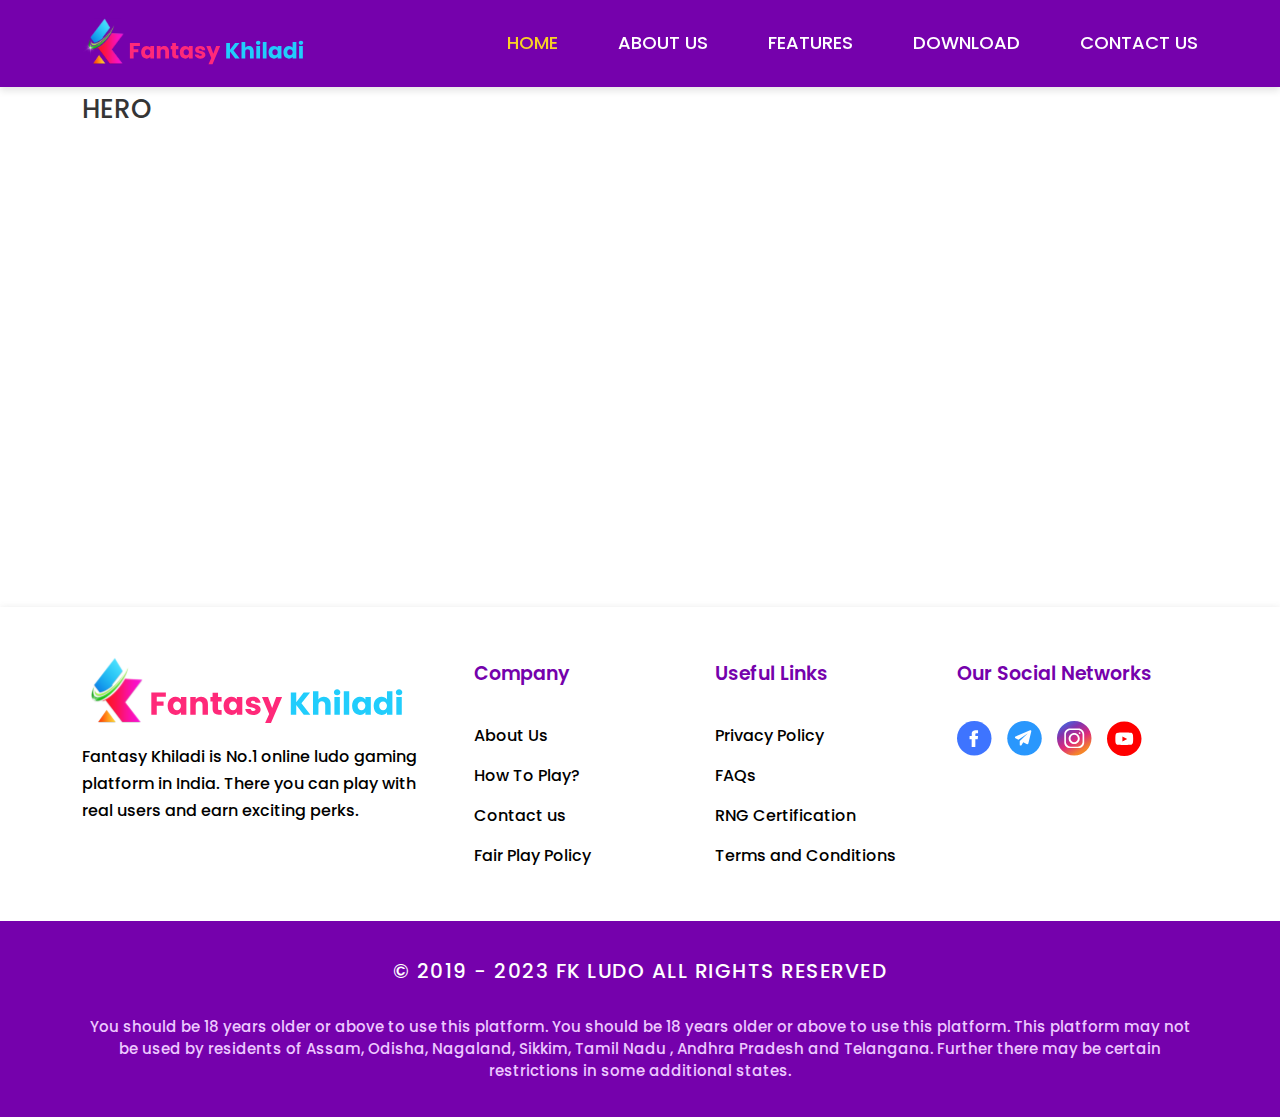
==== index.html @ db3b8da0 "header, footer" ====
<!DOCTYPE html>
<html lang="en">

<head>

    <head>
        <!-- // PAGE TITLE < SHB // -->
        <title>Fantasy Khiladi - Home</title>

        <!-- // _BEGIN > REQUIRED META TAGS < SHB // -->
        <meta charset="utf-8">
        <meta name="viewport" content="width=device-width, initial-scale=1.0">
        <meta http-equiv="x-ua-compatible" content="ie=edge">
        <meta name="apple-mobile-web-app-title" content="Rest" />
        <meta name="apple-mobile-web-app-capable" content="yes" />
        <meta name="apple-mobile-web-app-status-bar-style" content="black" />
        <!-- // _ENDS > REQUIRED META TAGS < SHB // -->

        <!-- // _BEGIN > REQUIRED ICONS LINK < SHB // -->
        <link rel="icon" href="assets/images/favicon.ico" />
        <link rel="shortcut icon" href="assets/images/favicon.ico" />
        <link rel="apple-touch-icon" href="assets/images/favicon.ico" />
        <!-- // _ENDS > REQUIRED ICONS LINK < SHB // -->

        <!-- // _BEGIN > REQUIRED STYLESHEETS LINKS < SHB // -->
        <link type="text/css" rel="stylesheet" href="assets/stylesheets/swiper-bundle.min.css" />
        <link type="text/css" rel="stylesheet" href="assets/stylesheets/styles.css" />
        <link type="text/css" rel="stylesheet" href="assets/stylesheets/responsive.css" />
        <!-- // _END > REQUIRED STYLESHEETS LINKS < SHB // -->
    </head>
</head>

<body>
    <!-- // _BEGIN > MAIN HEADER < SHB // -->
    <header>
        <div class="container d-align">
           <div>
                <img src="./assets/images/logo/fantasy-khiladi.svg" class="img-fluid header-logo" alt="" />
           </div>
            <div class="mobile-menu-ico ms-auto">
                <svg xmlns="http://www.w3.org/2000/svg" viewBox="0 0 24 24" width="28" height="28" fill="#fff">
                    <path fill="none" d="M0 0h24v24H0z" />
                    <path d="M3 4h18v2H3V4zm0 7h12v2H3v-2zm0 7h18v2H3v-2z" /></svg>
            </div>
            <ul class="ms-auto header-menu-ul">
                <li>
                    <a href="index.html" class="position-relative active-page">Home</a>
                </li>
                <li>
                    <a href="javascript:void(0)">About us</a>
                </li>
                <li>
                    <a href="javascript:void(0)">Features</a>
                </li>
                <li>
                    <a href="javascript:void(0)">Download</a>
                </li>
                <li>
                    <a href="javascript:void(0)">Contact us</a>
                </li>
            </ul>
        </div>
    </header>
    <div class="mobile-menu-wrap">
        <div class="close-ico d-align-justify ms-auto cursor-pointer">
            <svg xmlns="http://www.w3.org/2000/svg" viewBox="0 0 24 24" width="24" height="24">
                <path fill="none" d="M0 0h24v24H0z" />
                <path
                    d="M12 10.586l4.95-4.95 1.414 1.414-4.95 4.95 4.95 4.95-1.414 1.414-4.95-4.95-4.95 4.95-1.414-1.414 4.95-4.95-4.95-4.95L7.05 5.636z" />
            </svg>
        </div>
        <ul class="ms-auto header-menu-ul">
            <li>
                <a href="index.html" class="position-relative active-page">Home</a>
            </li>
            <li>
                <a href="javascript:void(0)">About us</a>
            </li>
            <li>
                <a href="javascript:void(0)">Features</a>
            </li>
            <li>
                <a href="javascript:void(0)">Download</a>
            </li>
            <li>
                <a href="javascript:void(0)">Contact us</a>
            </li>
        </ul>
    </div>
    <!-- // _ENDS > MAIN HEADER < SHB // -->

    <!-- // _BEGIN > PAGE MAIN CONTENT < SHB // -->
    <main class="">
        <!-- // _BEGIN > HERO SECTION < SHB -->
        <section class="">
            <div class="container">
                <p>HERO</p>
            </div>
        </section>
        <!-- // _ENDS > HERO SECTION < SHB -->

        <!-- // _BEGIN > PLAY FANTASY SECTION < SHB -->
        <section class=""></section>
        <!-- // _ENDS > PLAY FANTASY SECTION < SHB -->

        <!-- // _BEGIN > HOW TO INSTALL SECTION < SHB -->
        <section class=""></section>
        <!-- // _ENDS > HOW TO INSTALL SECTION < SHB -->

        <!-- // _BEGIN > GREAT FEATURE SECTION < SHB -->
        <section class=""></section>
        <!-- // _ENDS > GREAT FEATURE SECTION < SHB -->

        <!-- // _BEGIN > FANTASY KHILADI SECTION < SHB -->
        <section class=""></section>
        <!-- // _ENDS > FANTASY KHILADI SECTION < SHB -->

        <!-- // _BEGIN > FAQ WITH PARTNER SECTION < SHB -->
        <section class=""></section>
        <!-- // _ENDS > FAQ WITH PARTNER SECTION < SHB -->

    </main>
    <!-- // _ENDS > PAGE MAIN CONTENT < SHB // -->

    <!-- // _BEGIN > FOOTER < SHB // -->
    <div>&nbsp;</div><div>&nbsp;</div><div>&nbsp;</div><div>&nbsp;</div><div>&nbsp;</div><div>&nbsp;</div><div>&nbsp;</div><div>&nbsp;</div><div>&nbsp;</div><div>&nbsp;</div><div>&nbsp;</div><div>&nbsp;</div><div>&nbsp;</div><div>&nbsp;</div><div>&nbsp;</div><div>&nbsp;</div><div>&nbsp;</div><div>&nbsp;</div>
    <footer>
        <div class="container">
            <div class="footer-row">
                <div class="footer-left-col">
                    <div class="footer-col">
                        <img src="./assets/images/logo/fantasy-khiladi.svg" class="img-fluid footer-logo" alt="" />
                        <p>Fantasy Khiladi is No.1 online ludo gaming platform in India. There you can play with real users and earn exciting perks.</p>
                    </div>
                </div>
                <div class="footer-right-col">
                    <div class="footer-col">
                        <h6>Company</h6>
                        <ul class="footer-link">
                            <li><a href="index.html" class="hover-text">About Us</a></li>
                            <li><a href="javascript:void(0)" class="hover-text">How To Play?</a></li>
                            <li><a href="javascript:void(0)" class="hover-text">Contact us</a></li>
                            <li><a href="javascript:void(0)" class="hover-text">Fair Play Policy</a></li>
                        </ul>
                    </div>  
                    <div class="footer-col">
                        <h6>Useful Links</h6>
                        <ul class="footer-link">
                            <li><a href="index.html" class="hover-text">Privacy Policy</a></li>
                            <li><a href="javascript:void(0)" class="hover-text">FAQs</a></li>
                            <li><a href="javascript:void(0)" class="hover-text">RNG Certification</a></li>
                            <li><a href="javascript:void(0)" class="hover-text">Terms and Conditions</a></li>
                        </ul>
                    </div>  
                    <div class="footer-col social-links-col">
                        <h6>Our Social Networks</h6>
                        <ul class="social-links d-align">
                            <li>
                                <a href="https://www.facebook.com/fantasykhiladilludo">
                                    <img src="assets/images/icons/fb.svg" alt="fantasy khiladi fb" class="img-fluid">
                                </a>
                            </li>
                            <li>
                                <a href="https://t.me/fantasykhiladiludo">
                                    <img src="assets/images/icons/telegram.svg" alt="fantasy khiladi telegram" class="img-fluid">
                                </a>
                            </li>
                            <li>
                                <a href="https://www.instagram.com/fantasykhiladiofficial/">
                                    <img src="assets/images/icons/install-log.svg" alt="fantasy khiladi instagram" class="img-fluid">
                                </a>
                            </li>
                            <li>
                                <a href="https://www.youtube.com/channel/UCBm7ZabsrYEAGlecfYKP0NQ">
                                    <img src="assets/images/icons/youtube.svg" alt="fantasy khiladi youtube" class="img-fluid">
                                </a>
                            </li>
                        </ul>
                    </div>  
                </div>
            </div>
        </div>
    </footer>
    <section class="sub-footer-section">
        <div class="container">
            <h5 class="text-center">&copy; 2019 - 2023 FK LUDO ALL RIGHTS RESERVED</h5>
            <p class="text-center">You should be 18 years older or above to use this platform. You should be 18 years older or above to use this platform. This platform may not be used by residents of Assam, Odisha, Nagaland, Sikkim, Tamil Nadu , Andhra Pradesh and Telangana. Further there may be certain restrictions in some additional states.</p>
        </div>        
    </section>
    <!-- // _ENDS > FOOTER < SHB // -->


    <!-- // _BEGIN > REQUIRED SCRIPTS LINKS < SHB // -->
    <script src="assets/scripts/jquery-3.6.0.min.js"> </script>
    <script src="assets/scripts/custom-script.js"> </script>
    <script src="assets/scripts/swiper-bundle.min.js"> </script>
    <!-- // _ENDS > REQUIRED SCRIPTS LINKS < SHB // -->
</body>

</html>
---- assets/stylesheets/styles.css ----
/* - // _BEGIN > ROOT CSS VARIABLES < SHB // - */
:root {
    /* FONTS */
    --font-primary: 'Mouse Memoirs';
    --font-secondary: 'Poppins';

    /* THEME COLORS */
    --color-black: #000000;
    --color-white: #FFFFFF;
    --color-alpha: #7501AC;
    --color-bravo: #353535;
    /* --color-clash: ;
    --color-delta: ;
    --color-earth: ;
    --color-flash: ;
    --color-galen: ;
    --color-happy: ;
    --color-india: ; */

    /* LINK COLORS */
    --link-color: #FFFFFF;
    --link-hover: #BBA285;

    /* TEXT SELECTION COLORS */
    --select-text-foreground: #FFFFFF;
    --select-text-background: #000000;

    /* CUSTOM SCROLLBAR COLORS */
    --scrollbar-track: #e2e2e2;
    --scrollbar-thumb: #a2a2a2;
    --scrollbar-thumb-hover: #828282;
}

/* - // _ENDS > ROOT CSS VARIABLES < SHB // - */

/* - // _BEGIN > TYPOGRAPHY < SHB // - */
@font-face {
    font-family: 'Mouse Memoirs';
    src: url('../fonts/MouseMemoirs-Regular.eot');
    src: url('../fonts/MouseMemoirs-Regular.eot?#iefix') format('embedded-opentype'),
        url('../fonts/MouseMemoirs-Regular.woff2') format('woff2'),
        url('../fonts/MouseMemoirs-Regular.woff') format('woff'),
        url('../fonts/MouseMemoirs-Regular.ttf') format('truetype');
    font-weight: normal;
    font-style: normal;
    font-display: swap;
}

@font-face {
    font-family: 'Poppins';
    src: url('../fonts/Poppins-Bold.eot');
    src: url('../fonts/Poppins-Bold.eot?#iefix') format('embedded-opentype'),
        url('../fonts/Poppins-Bold.woff2') format('woff2'),
        url('../fonts/Poppins-Bold.woff') format('woff'),
        url('../fonts/Poppins-Bold.ttf') format('truetype');
    font-weight: bold;
    font-style: normal;
    font-display: swap;
}

@font-face {
    font-family: 'Poppins';
    src: url('../fonts/Poppins-SemiBold.eot');
    src: url('../fonts/Poppins-SemiBold.eot?#iefix') format('embedded-opentype'),
        url('../fonts/Poppins-SemiBold.woff2') format('woff2'),
        url('../fonts/Poppins-SemiBold.woff') format('woff'),
        url('../fonts/Poppins-SemiBold.ttf') format('truetype');
    font-weight: 600;
    font-style: normal;
    font-display: swap;
}

@font-face {
    font-family: 'Poppins';
    src: url('../fonts/Poppins-Medium.eot');
    src: url('../fonts/Poppins-Medium.eot?#iefix') format('embedded-opentype'),
        url('../fonts/Poppins-Medium.woff2') format('woff2'),
        url('../fonts/Poppins-Medium.woff') format('woff'),
        url('../fonts/Poppins-Medium.ttf') format('truetype');
    font-weight: 500;
    font-style: normal;
    font-display: swap;
}

/* - // _ENDS > TYPOGRAPHY < SHB // - */


/* - // _BEGIN > RESET DEFAULT STYLES < SHB // - */
* {
    outline: none !important;
}

*::after,
*::before,
* {
    -webkit-box-sizing: border-box;
    -moz-box-sizing: border-box;
    -ms-box-sizing: border-box;
    -o-box-sizing: border-box;
    box-sizing: border-box;
}

body {
    margin: 0;
    line-height: 1.25;
    font-family: var(--font-primary);
    background-color: var(--color-white);
}

/* - // _BEGIN > PSEUDO DEFAULT STYLES < SHB // - */
::-moz-focus-inner {
    border: 0 solid transparent;
}

::-webkit-focus-inner {
    border: 0 solid transparent;
}

*::-moz-selection {
    color: var(--select-text-foreground);
    background: var(--select-text-background)
}

*::selection {
    color: var(--select-text-foreground);
    background: var(--select-text-background)
}

*::-moz-selection {
    color: var(--select-text-foreground);
    background: var(--select-text-background)
}

*::-webkit-selection {
    color: var(--select-text-foreground);
    background: var(--select-text-background)
}

/* - // _ENDS > PSEUDO DEFAULT STYLES < SHB // - */

/* - // _BEGIN > TEXTS DEFAULT STYLING < SHB // - */
body h1,
body h2,
body h3,
body h4,
body h5,
body h6 {
    font-family: var(--font-primary);
    line-height: 115%;
    font-weight: bold;
    margin: 0 0 1rem;
}

body p {
    font-family: var(--font-secondary);
    color: var(--color-bravo);
    line-height: 170%;
    margin: 0 0 1rem;
    font-size: 26px;
    padding: 0;
}


.text-capitalize {
    text-transform: capitalize !important;
}

.text-uppercase {
    text-transform: uppercase !important;
}

/* - // _ENDS > TEXTS DEFAULT STYLING < SHB // - */

/* - // _BEGIN > FORM CONTROL STYLES < SHB // - */
select,
button,
a[href],
label[for],
input[type="file"],
input[type='submit'],
input[type='button'],
input[type='image'],
.pointer {
    cursor: pointer;
}

input,
button,
select,
textarea {
    font-family: var(--font-secondary);
}

textarea,
.resize-none {
    resize: none;
}


button:focus,
.button:focus,
.form-control:focus,
.form-select:focus {
    -webkit-box-shadow: none !important;
    box-shadow: none !important;
    outline: none;
}

input[type="file"]::-webkit-file-upload-button {
    cursor: pointer;
}

input[type="file"]::-moz-file-upload-button {
    cursor: pointer;
}

input[type="file"]::-ms-file-upload-button {
    cursor: pointer;
}

input[type="file"]::-o-file-upload-button {
    cursor: pointer;
}

/* - // _ENDS > FORM CONTROL STYLES < SHB // - */

/* - // _BEGIN > BUTTON STYLES < SHB // - */
.button {
    line-height: 1.35;
    color: var(--color-bravo);
    font-size: 1.125rem;
    font-weight: normal;
    padding: .375rem .75rem;
    background-color: transparent;
    border-color: transparent;
    border-radius: .25rem;
    display: inline-block;
    border: 1px solid;
    cursor: pointer;
    text-align: center;
    vertical-align: middle;
    text-decoration: none;
    -webkit-transition: all .25s ease-in-out;
    -o-transition: all .25s ease-in-out;
    transition: all .25s ease-in-out;
    -webkit-user-select: none;
    -moz-user-select: none;
    user-select: none;
}

/* - // _ENDS > BUTTON STYLES < SHB // - */

/* - // _BEGIN > IMAGE STYLES < SHB // - */
img {
    margin: 0 auto;
    max-width: 100%;
    max-height: 100%;
    width: auto;
    height: auto;
}

.cover-image img,
.contain-image img,
.cover-image svg,
.contain-image svg,
.contain-image video,
.contain-image iframe {
    width: 100%;
    height: inherit;
    max-height: inherit;
    min-height: inherit;
}

.contain-image img,
.contain-image svg,
.contain-image video,
.contain-image iframe {
    -o-object-fit: contain;
    object-fit: contain;
}

.cover-image img,
.cover-image svg {
    -o-object-fit: cover;
    object-fit: cover;
}

/* - // _ENDS > IMAGE STYLES < SHB // - */

/* - // _BEGIN > CUSTOM SCROLL STYLES < SHB // - */
.vertical-scroll::-webkit-scrollbar {
    width: 6px;
}

.vertical-scroll::-webkit-scrollbar-track {
    background: var(--scrollbar-track);
}

.horizontal-scroll::-webkit-scrollbar {
    width: auto;
    height: 6px;
}

.horizontal-scroll::-webkit-scrollbar-track {
    background: var(--scrollbar-track);
    height: 6px;
}

.vertical-scroll::-webkit-scrollbar-thumb,
.horizontal-scroll::-webkit-scrollbar-thumb {
    background: var(--scrollbar-thumb);
    border-radius: 10px;
}

.vertical-scroll::-webkit-scrollbar-thumb:hover,
.horizontal-scroll::-webkit-scrollbar-thumb:hover {
    background: var(--scrollbar-thumb-hover);
}

/* - // _ENDS > CUSTOM SCROLL STYLES < SHB // - */

a {
    outline: none;
    color: var(--link-color);
}

a:hover {
    color: var(--link-hover);
}

a,
span,
button,
div a:hover,
div a:active,
div a:focus {
    text-decoration: none;
    -webkit-transition: all 0.5s ease 0s;
    -o-transition: all 0.5s ease 0s;
    transition: all 0.5s ease 0s;
}

.simple-list,
footer ul,
footer ol,
header ul,
header ol {
    list-style: inside none none;
    margin: 0;
    padding: 0;
}

li:after,
ul:after,
.container:after {
    clear: both;
    display: block;
    content: "";
}


.container {
    width: 100%;
    /* max-width: 1632px; */
    padding: 0 12px;
    margin: 0 auto;
}
li{
    list-style: none;
}
.d-align-justify{
    display: flex;
    align-items: center;
    justify-content: center;
}
.cursor-pointer{
    cursor: pointer;
}
.active-page{
    color: #F8D224;
}
.d-align{
    display: flex;
    align-items: center;
}
.ms-auto{
    margin-left: auto;
}
/* - // _ENDS > RESET DEFAULT STYLES < SHB // - */

/* - // _BEGIN > HEADER STYLES < BRJ // - */
header{
    padding: 18px 0;
    background-color: var(--color-alpha);
    box-shadow: 0px 4px 7px rgb(0 0 0 / 10%);
    position: sticky;
    top: 0;
    z-index: 40;
}
header ul{
    display: flex;
    align-items: center;
}
.header-menu-ul a{
    font-weight: 400;
    font-size: 20px;
    line-height: 32px;
    text-transform: uppercase;
    font-family: var(--font-secondary);
}
header ul li:not(:last-child) a{
    margin-right: 60px;
}
.header-logo{
    max-width: 250px;
}
.mobile-menu-wrap {
    width: 300px;
    height: 100vh;
    overflow-y: auto;
    background: rgb(0,126,214);
    background: linear-gradient(0deg, rgba(0,126,214,1) 0%, rgba(255,165,47,1) 100%);
    position: fixed;
    top: 0;
    left: 0;
    z-index: 99;
    transform: translateX(-768px);
    padding: 50px 40px;
    box-shadow: rgba(0, 0, 0, 0.35) 0px 5px 15px;
    transition: all 1s;
}
.mobile-menu-wrap-show {
    transform: translateX(0);
    transition: all 0.7s;
}
.mobile-menu-wrap li:not(:last-child) {
    margin-bottom: 40px;
}
.mobile-menu-wrap .close-ico {
    width: 30px;
    height: 30px;
    background-color: var(--color-white);
    color: var(--secondary-color);
    border-radius: 100%;
    position: relative;
    top: -30px;
    right: 0px;
    transition: all 0.3s;
}
.mobile-menu-wrap .close-ico:hover{
    background-color: var(--color-alpha);
}
.mobile-menu-wrap .close-ico:hover svg{
    fill: var(--color-white);
}
.mobile-menu-wrap li a {
    color: var(--color-white);
}
header.fixed {
    background-color: var(--color-black);
    box-shadow: rgba(0, 0, 0, 0.24) 0px 3px 8px;
    transition: all 0.3s;
  }
/* - // _ENDS > HEADER STYLES < BRJ // - */

/* - // _BEGIN > FOOTER STYLES < SHB // - */
footer{
    background-color: var(--color-white);
    padding: 50px 0;
    box-shadow: rgba(99, 99, 99, 0.2) 0px 2px 8px 0px;
    margin-top: 100px;
}
.footer-row{
    display: flex;
    /* grid-template-columns: repeat(4, 1fr); */
    grid-gap: 50px;
}
.footer-left-col{
    width: 33.33%;
}
.footer-right-col{
    width: 66.66%;
    display: flex;
}
.footer-right-col .footer-col{
    width: calc(100% / 3);
}
.footer-col p{
    font-size: 16px;
    font-weight: 500;
    text-transform: none;
    color: var(--color-black);
    margin-top: 15px;
}
.footer-col h6{
    font-weight: 600;
    font-size: 19px;
    color: var(--color-alpha);
    line-height: 34px;
    font-family: var(--font-secondary);
    margin-bottom: 30px;
    white-space: nowrap;
}
.footer-col .footer-link li a{
    color: var(--color-black);
    line-height: 30px;
    font-size: 20px;
    font-weight: 500;
    font-family: var(--font-secondary);
    transition: all 0.5s;
}
.footer-col .footer-link li:not(:last-child){
    padding-bottom: 15px;
}
.hover-text{
    transition: all 0.3s;
}
.hover-text:hover{
    color: var(--color-alpha) !important;
}
footer .social-links{
    grid-gap: 15px;
}
footer .social-links img{
    max-width: 35px;
}
/* /* - // _ENDS > SUB FOOTER STYLES < SHB // - */
.sub-footer-section{
    background-color: var(--color-alpha);
    padding: 35px 0;
}
.sub-footer-section h5{
    color: var(--color-white);
    font-size: 20px;
    text-transform: uppercase;
    letter-spacing: 1.5px;
    font-weight: 500;
    line-height: 30px;
    font-family: var(--font-secondary);
    margin-bottom: 30px;
}
.sub-footer-section p{
    font-size: 15px;
    font-weight: 400;
    line-height: 22px;
    color: #EDC9FF;
    font-family: var(--font-secondary);
    margin-bottom: 0;
}
.text-center{
    text-align: center;
}
/* /* - // _ENDS > SUB FOOTER STYLES < SHB // - */
/* - // _ENDS > FOOTER STYLES < SHB // - */

/* - // _BEGIN > HERO SECTION STYLES < SHB // - */
/* - // _ENDS > HERO SECTION STYLES < SHB // - */

/* - // _BEGIN > PLAY FANTASY SECTION STYLES < SHB // - */
/* - // _ENDS > PLAY FANTASY SECTION STYLES < SHB // - */

/* - // _BEGIN > HOW TO INSTALL SECTION STYLES < SHB // - */
/* - // _ENDS > HOW TO INSTALL SECTION STYLES < SHB // - */

/* - // _BEGIN > GREAT FEATURE SECTION STYLES < SHB // - */
/* - // _ENDS > GREAT FEATURE SECTION STYLES < SHB // - */

/* - // _BEGIN > EVENTS SECTION STYLES < SHB // - */
/* - // _ENDS > EVENTS SECTION STYLES < SHB // - */

/* - // _BEGIN > FANTASY KHILADI SECTION STYLES < SHB // - */
/* - // _ENDS > FANTASY KHILADI SECTION STYLES < SHB // - */

/* - // _BEGIN > FAQ WITH PARTNER SECTION STYLES < SHB // - */
/* - // _ENDS > FAQ WITH PARTNER SECTION STYLES < SHB // - */
---- assets/stylesheets/responsive.css ----
@media (min-width: 1140px) {
    .container {
      max-width: 1040px;
    }
  }
@media (min-width: 1200px) {
    .container {
        max-width: 1140px;
    }
}
@media (min-width: 1350px) {
    .container {
      max-width: 1250px;
    }
  }
  @media (min-width: 1440px) {
    .container {
      max-width: 1350px;
    }
  }
@media (min-width: 1600px) {
    .container {
        max-width: 1580px;
    }
}
@media only screen and (max-width: 1799px) {}

@media only screen and (max-width: 1599px) {
    .header-menu-ul a{
        font-size: 18px;
    }
    .footer-row{
        grid-gap: 30px;
    }
    .footer-col .footer-link li a{
        font-size: 16px;
    }
    .footer-col .footer-link li:not(:last-child) {
        padding-bottom: 10px;
    }
}

@media only screen and (max-width: 1439px) {}

@media only screen and (max-width: 1365px) {
    
}

@media only screen and (max-width: 1199px) {
    header ul li:not(:last-child) a {
        margin-right: 40px;
    }
    .header-logo {
        max-width: 200px;
    }
    .header-menu-ul a,.footer-col h6 {
        font-size: 16px;
    }
}

@media only screen and (max-width: 1023px) {}
@media only screen and (max-width: 991px) {
    header ul li:not(:last-child) a {
        margin-right: 20px;
    }
    .footer-row{
        flex-wrap: wrap;
    }
    .footer-left-col,.footer-right-col {
        width: 100%;
    }
    footer{
        padding: 30px 0;
    }
   .footer-logo{
    max-width: 250px;
   }
}
@media only screen and (min-width: 768px) {
    .mobile-menu-ico,.mobile-menu-wrap{
        display: none;
    }
}

@media only screen and (max-width: 767px) {
    header ul{
        display: none;
    }  
    footer .social-links {
        grid-gap: 10px;
    } 
    .sub-footer-section h5{
        margin-bottom: 20px;
    }
    .sub-footer-section{
        padding: 30px 0;
    }
}

@media only screen and (max-width: 576px) {
    .footer-right-col{
        flex-wrap: wrap;
    }
    .footer-right-col .footer-col {
        width: calc(100% / 2);
    }
    .social-links-col{
        margin-top: 20px;
    }
    .sub-footer-section {
        padding: 20px 0;
    }
    .sub-footer-section h5{
        font-size: 13px;
        margin-bottom: 10px;
    }
    .sub-footer-section p{
        font-size: 12px;
    }
    .footer-col h6{
        margin-bottom: 10px;
    }
    .footer-row {
        grid-gap: 0px;
    }
    .footer-col p,.footer-col .footer-link li a{
        font-size: 14px;
    }
}

@media only screen and (max-width: 481px) {}

@media only screen and (max-width: 351px) {}

@media only screen and (max-width: 320px) {}
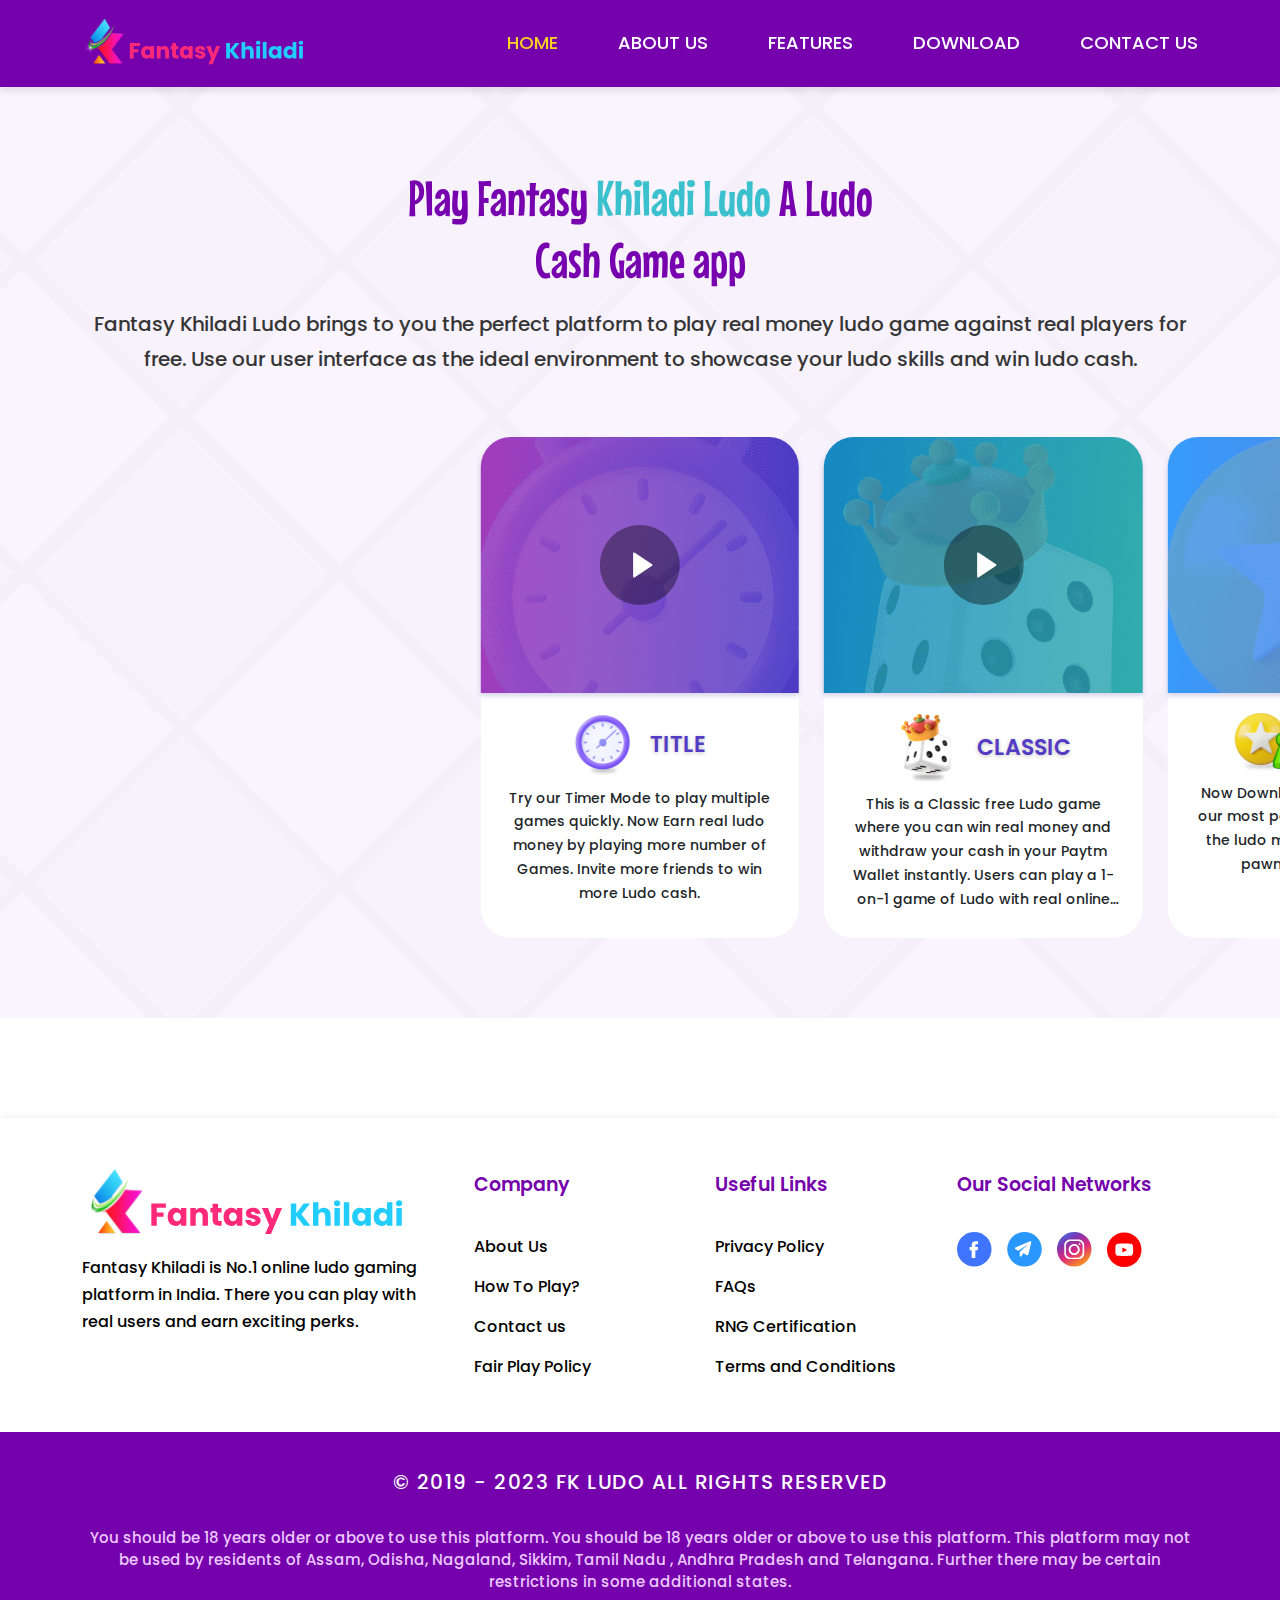
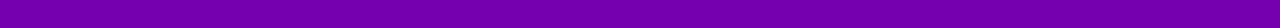
==== commit 156b5763: "d" ====
--- a/index.html
+++ b/index.html
@@ -34,13 +34,14 @@
     <!-- // _BEGIN > MAIN HEADER < SHB // -->
     <header>
         <div class="container d-align">
-           <div>
-                <img src="./assets/images/logo/fantasy-khiladi.svg" class="img-fluid header-logo" alt="" />
-           </div>
+            <div>
+                <img src="./assets/images/fantasy-khiladi.svg" class="img-fluid header-logo" alt="" />
+            </div>
             <div class="mobile-menu-ico ms-auto">
                 <svg xmlns="http://www.w3.org/2000/svg" viewBox="0 0 24 24" width="28" height="28" fill="#fff">
                     <path fill="none" d="M0 0h24v24H0z" />
-                    <path d="M3 4h18v2H3V4zm0 7h12v2H3v-2zm0 7h18v2H3v-2z" /></svg>
+                    <path d="M3 4h18v2H3V4zm0 7h12v2H3v-2zm0 7h18v2H3v-2z" />
+                </svg>
             </div>
             <ul class="ms-auto header-menu-ul">
                 <li>
@@ -90,25 +91,415 @@
     <!-- // _ENDS > MAIN HEADER < SHB // -->
 
     <!-- // _BEGIN > PAGE MAIN CONTENT < SHB // -->
-    <main class="">
+    <main class="shb-main">
         <!-- // _BEGIN > HERO SECTION < SHB -->
-        <section class="">
+        <section class="fank-hero-section d-none">
             <div class="container">
-                <p>HERO</p>
+                <div class="fank-hero-wrapper">
+                    <div class="fank-hero-content">
+                        <h1 class="fank-hero-heading">
+                            <span>Play Online Ludo Game</span>
+                            & Earn Real Money
+                        </h1>
+                        <p class="fank-hero-description">
+                            Download india's first online Ludo app with low commission rates.
+                        </p>
+                        <button type="button" class="fank-download-button">Download Now</button>
+                    </div>
+                    <div class="fank-hero-cover flex-center contain-image">
+                        <img src="./assets/images/cover-images/hero-cover.png" alt="hero-cover">
+                    </div>
+                </div>
             </div>
         </section>
         <!-- // _ENDS > HERO SECTION < SHB -->
 
+        <!-- // _BEGIN > DOWNlOAD STATS SECTION < SHB -->
+        <section class="fank-download-stats-section d-none">
+            <div class="container">
+                <div class="fank-download-stats-wrapper">
+
+                    <div class="fank-download-stats">
+                        <div class="download-stats-icon flex-center flex-auto-o contain-image">
+                            <svg width="72" height="60" viewBox="0 0 72 60" fill="none"
+                                xmlns="http://www.w3.org/2000/svg">
+                                <path
+                                    d="M71.5174 59.5983H0V28.3098C0 27.4861 0.666902 26.8197 1.49006 26.8197C2.31315 26.8197 2.98012 27.4861 2.98012 28.3098V56.6195H68.5386L68.5381 28.3098C68.5381 27.4861 69.205 26.8197 70.0282 26.8197C70.8512 26.8197 71.5182 27.4861 71.5182 28.3098L71.5174 59.5983Z"
+                                    fill="currentColor" />
+                                <path
+                                    d="M35.7587 44.6991C34.9356 44.6991 34.2686 44.0327 34.2686 43.209V1.49006C34.2686 0.666432 34.9355 0 35.7587 0C36.5819 0 37.2488 0.666362 37.2488 1.49006V43.209C37.2488 44.0326 36.5819 44.6991 35.7587 44.6991Z"
+                                    fill="currentColor" />
+                                <path
+                                    d="M35.7559 45.316L19.8038 29.3626C19.2218 28.7805 19.2218 27.8375 19.8038 27.2559C20.3859 26.6738 21.3289 26.6738 21.9105 27.2559L35.7555 41.1022L49.6033 27.2559C50.1853 26.6738 51.1283 26.6738 51.71 27.2559C52.292 27.8379 52.292 28.7809 51.71 29.3626L35.7559 45.316Z"
+                                    fill="currentColor" />
+                            </svg>
+                        </div>
+                        <div class="download-stats-text">
+                            <span>1 Million+</span>
+                            <span>Downloads</span>
+                        </div>
+                    </div>
+
+                    <div class="fank-download-stats">
+                        <div class="download-stats-icon flex-center flex-auto-o contain-image">
+                            <svg width="70" height="65" viewBox="0 0 70 65" fill="none"
+                                xmlns="http://www.w3.org/2000/svg">
+                                <path
+                                    d="M34.5066 45.2549C33.7736 45.2711 33.166 44.6902 33.1498 43.9571C33.1336 43.224 33.7145 42.6171 34.4476 42.6009C35.2044 42.5679 35.9571 42.4771 36.6995 42.3295C42.5056 41.1683 46.1976 36.44 48.2707 32.6856C50.4039 28.8194 51.9512 24.2764 52.999 18.7954C53.8483 14.3576 53.7754 9.71275 53.7043 5.22059C53.6834 3.94595 53.6626 2.6285 53.6626 1.32786V1.32728C53.6626 0.59421 54.2568 0 54.9893 0C55.7224 0 56.3166 0.59421 56.3166 1.32728C56.3166 2.60654 56.3374 3.9136 56.3571 5.17779C56.4312 9.80475 56.5064 14.5892 55.6049 19.2943C54.5016 25.053 52.863 29.8536 50.5926 33.9673C48.2487 38.216 44.025 43.5672 37.219 44.9321C36.3436 45.1063 35.4561 45.2133 34.5644 45.2533L34.5066 45.2549Z"
+                                    fill="currentColor" />
+                                <path
+                                    d="M45.98 56.7252C45.774 56.7252 45.5709 56.6772 45.3869 56.5852C41.9031 54.843 39.4667 51.9981 38.3437 48.3594C37.8235 46.6733 37.6014 44.9104 37.6858 43.1485C37.6829 43.0698 37.6881 42.9906 37.6997 42.913L37.7061 42.8639H37.7067C37.7882 42.1354 38.4449 41.6106 39.1734 41.6922C39.9018 41.7738 40.4266 42.4305 40.345 43.1589C40.2802 43.9389 39.9036 50.8727 46.5736 54.2089V54.2095C47.1238 54.4849 47.4131 55.1023 47.2714 55.7017C47.1302 56.3005 46.595 56.7234 45.98 56.7234L45.98 56.7252Z"
+                                    fill="currentColor" />
+                                <path
+                                    d="M34.594 45.2548H34.5321C33.6423 45.2149 32.7571 45.1073 31.8833 44.9337C25.0768 43.5694 20.8514 38.2152 18.5098 33.9689C16.2394 29.854 14.5997 25.0539 13.4962 19.2953C12.5953 14.5895 12.6711 9.80528 12.744 5.17877C12.7649 3.91454 12.7857 2.60757 12.7857 1.32826H12.7851C12.7851 0.595188 13.3793 0.000976562 14.1124 0.000976562H54.9948C55.7279 0.000976562 56.3221 0.595188 56.3221 1.32826C56.3221 2.06076 55.7279 2.65497 54.9948 2.65497H15.4336C15.4261 3.51706 15.4122 4.37863 15.3989 5.22039C15.3278 9.71256 15.2548 14.358 16.1042 18.7952C17.1544 24.2763 18.7015 28.8194 20.8325 32.6854C22.9073 36.44 26.5976 41.1682 32.4055 42.3293C33.1473 42.4769 33.8988 42.5683 34.6545 42.6013C35.3876 42.618 35.9679 43.2256 35.9517 43.9581C35.935 44.6911 35.3274 45.2721 34.5949 45.2558L34.594 45.2548Z"
+                                    fill="currentColor" />
+                                <path
+                                    d="M23.1252 56.7253C22.5095 56.7258 21.9743 56.3029 21.8326 55.7035C21.6908 55.1046 21.9801 54.4867 22.5303 54.2113C29.2176 50.8677 28.7456 43.9552 28.6686 43.1794C28.5771 42.4521 29.0921 41.7879 29.82 41.6964C30.5473 41.6044 31.2115 42.12 31.3029 42.8472L31.311 42.8987C31.3232 42.9763 31.329 43.0544 31.3278 43.1331C31.4412 44.7918 31.5442 52.6716 23.7164 56.5853C23.533 56.6772 23.3305 56.7253 23.1251 56.7253L23.1252 56.7253Z"
+                                    fill="currentColor" />
+                                <path
+                                    d="M47.6596 64.9162H21.444C20.7109 64.9162 20.1167 64.322 20.1167 63.5889V57.5085C20.1185 56.5966 20.4818 55.7229 21.1264 55.0784C21.7715 54.4339 22.6458 54.0711 23.557 54.0699H45.5453C46.4572 54.0711 47.3315 54.4333 47.9766 55.0779C48.6217 55.7224 48.985 56.5967 48.9868 57.5085V63.5866C48.9873 63.9389 48.8479 64.2774 48.5985 64.5268C48.3497 64.7762 48.0118 64.9162 47.6595 64.9162L47.6596 64.9162ZM22.7697 62.2616L46.331 62.2622V57.5085C46.3304 57.0739 45.9781 56.7221 45.5441 56.7221H23.5558C23.1219 56.7221 22.7701 57.0739 22.7689 57.5085L22.7697 62.2616Z"
+                                    fill="currentColor" />
+                                <path
+                                    d="M52.6987 26.8673C52.0518 26.8673 51.4992 26.4009 51.3905 25.7639C51.2811 25.1263 51.6474 24.5032 52.2572 24.2885C62.5856 20.6341 64.5332 16.5747 66.0022 11.6468C66.4842 10.0308 66.4761 8.72026 65.9774 7.85702V7.85644C65.6823 7.35423 65.2165 6.97467 64.6651 6.78662L55.034 6.75943L55.0345 6.75885C54.3015 6.75885 53.7072 6.16464 53.7072 5.43214C53.7072 4.69907 54.3015 4.10486 55.0345 4.10486L64.844 4.13321H64.8435C64.9326 4.13263 65.0205 4.14189 65.1073 4.1604C66.4132 4.48037 67.5373 5.30891 68.2288 6.46203C69.1505 8.00395 69.2546 10.0036 68.5371 12.4053C67.7474 15.0512 66.681 17.8511 64.2387 20.398C61.7965 22.9455 58.2735 24.9724 53.1338 26.7908C52.9943 26.8406 52.8468 26.866 52.6987 26.8672L52.6987 26.8673Z"
+                                    fill="currentColor" />
+                                <path
+                                    d="M16.4183 26.9014C16.2685 26.9008 16.1192 26.8753 15.978 26.8256C10.7978 25.0008 7.24354 22.9675 4.79097 20.4194C2.33826 17.8719 1.26218 15.0588 0.470035 12.4048C-0.247426 9.99967 -0.14269 8.00347 0.77842 6.46154H0.778998C1.47042 5.3084 2.59405 4.47985 3.89988 4.15991C3.98666 4.1414 4.07519 4.13214 4.1637 4.13272L14.064 4.10437H14.0686C14.8011 4.10437 15.3953 4.69858 15.3953 5.43165C15.3953 6.16415 14.8011 6.75836 14.0686 6.75836L4.34711 6.78555V6.78613C3.79571 6.97417 3.32995 7.35372 3.03487 7.85595C2.53727 8.71921 2.52802 10.0298 3.00999 11.6457C4.48481 16.5886 6.44162 20.6601 16.8557 24.3233C17.4667 24.5374 17.8336 25.1611 17.7248 25.7993C17.616 26.4374 17.0623 26.9038 16.4149 26.9032L16.4183 26.9014Z"
+                                    fill="currentColor" />
+                                <path
+                                    d="M40.8402 31.6915C40.625 31.6915 40.4127 31.6395 40.2223 31.5394L34.5064 28.5342L28.7904 31.5394C28.3432 31.7743 27.801 31.7355 27.3926 31.4381C26.9835 31.1413 26.7787 30.6379 26.8643 30.1398L27.9538 23.7752L23.332 19.2697C22.9698 18.9168 22.8391 18.3891 22.9953 17.9083C23.1515 17.4275 23.5669 17.0774 24.0674 17.0051L30.4585 16.0771L33.3161 10.2859V10.2853C33.5395 9.83227 34.0012 9.54529 34.5063 9.54529C35.0114 9.54529 35.4731 9.83227 35.6965 10.2853L38.5542 16.0765L44.9452 17.0045V17.0051C45.4457 17.0774 45.8611 17.4275 46.0173 17.9083C46.1736 18.3891 46.0428 18.9168 45.6806 19.2697L41.0588 23.7752L42.1506 30.1398C42.2172 30.5257 42.1096 30.9209 41.8573 31.22C41.605 31.5191 41.2341 31.6916 40.8424 31.6916L40.8402 31.6915ZM34.5063 25.7078C34.7216 25.7078 34.9333 25.7599 35.1243 25.86L39.0777 27.9388L38.3221 23.5363C38.248 23.1058 38.3909 22.6667 38.704 22.3617L41.9024 19.2437L37.4826 18.6061C37.0515 18.5418 36.6795 18.2711 36.4868 17.8799L34.5063 13.8703L32.5298 17.8759C32.3371 18.2694 31.9634 18.5425 31.53 18.6061L27.1095 19.2484L30.308 22.3664L30.3086 22.3658C30.6199 22.6696 30.7628 23.107 30.6905 23.5363L29.9348 27.9383L33.8883 25.8594V25.86C34.0792 25.7599 34.291 25.7078 34.5062 25.7078L34.5063 25.7078Z"
+                                    fill="currentColor" />
+                            </svg>
+                        </div>
+                        <div class="download-stats-text">
+                            <span>10Lakh+</span>
+                            <span>Daily Winnings</span>
+                        </div>
+                    </div>
+
+                    <div class="fank-download-link-group">
+                        <div class="fank-download-flex-link">
+                            <div class="fank-download-link flex-center flex-auto-0 contain-image">
+                                <svg width="42" height="30" viewBox="0 0 42 30" fill="none"
+                                    xmlns="http://www.w3.org/2000/svg">
+                                    <path
+                                        d="M30.9359 7.17818L34.3853 1.07318C34.5799 0.730928 34.4622 0.296174 34.1318 0.0972983C33.8013 -0.101574 33.3713 0.0140471 33.1812 0.356298L29.6865 6.53993C27.0202 5.2958 24.019 4.60204 20.7914 4.60204C17.5638 4.60204 14.5626 5.29579 11.8963 6.53993L8.40167 0.356298C8.20702 0.0140471 7.7815 -0.101574 7.44652 0.0972983C7.11154 0.296174 6.99837 0.730928 7.19302 1.07318L10.6424 7.17818C4.69424 10.4712 0.665419 16.6224 0 23.8235H41.5829C40.9175 16.6224 36.8886 10.4711 30.936 7.17818H30.9359ZM11.2445 17.8573C10.2803 17.8573 9.50167 17.0572 9.50167 16.0767C9.50167 15.0916 10.2848 14.2961 11.2445 14.2961C12.2087 14.2961 12.9873 15.0962 12.9873 16.0767C12.9918 17.0572 12.2087 17.8573 11.2445 17.8573ZM30.3339 17.8573C29.3697 17.8573 28.5911 17.0572 28.5911 16.0767C28.5911 15.0916 29.3742 14.2961 30.3339 14.2961C31.2981 14.2961 32.0767 15.0962 32.0767 16.0767C32.0812 17.0572 31.2981 17.8573 30.3339 17.8573Z"
+                                        fill="currentColor" />
+                                    <rect y="25.5881" width="41.4118" height="4.41176" fill="currentColor" />
+                                </svg>
+
+                            </div>
+                            <div class="fank-download-link flex-center flex-auto-0 contain-image">
+                                <svg width="30" height="35" viewBox="0 0 30 35" fill="none"
+                                    xmlns="http://www.w3.org/2000/svg">
+                                    <path
+                                        d="M29.6186 25.2812C28.8099 27.0744 28.4196 27.8761 27.3788 29.4619C25.9266 31.6736 23.8767 34.4302 21.3345 34.4548C19.0772 34.4759 18.5005 32.9851 15.4344 33.0027C12.3718 33.0202 11.7319 34.4794 9.47453 34.4584C6.93586 34.4337 4.99143 31.9443 3.53925 29.7326C-0.525425 23.5442 -0.95088 16.2798 1.55614 12.4191C3.33883 9.67647 6.15176 8.06958 8.79591 8.06958C11.4893 8.06958 13.1806 9.54637 15.4063 9.54637C17.5652 9.54637 18.8803 8.06958 21.9921 8.06958C24.3444 8.06958 26.8373 9.34946 28.613 11.5646C22.7937 14.7503 23.7396 23.059 29.6186 25.2812ZM19.6292 5.59421C20.7614 4.14203 21.6193 2.09211 21.3064 0C19.4604 0.126582 17.298 1.30098 16.0357 2.83402C14.8894 4.22291 13.9471 6.28689 14.3128 8.2911C16.3346 8.35439 18.4196 7.14835 19.6292 5.59421Z"
+                                        fill="currentColor" />
+                                </svg>
+
+                            </div>
+                        </div>
+                        <p>Available on</p>
+                    </div>
+                </div>
+            </div>
+        </section>
+        <!-- // _ENDS > DOWNlOAD STATS SECTION < SHB -->
+
         <!-- // _BEGIN > PLAY FANTASY SECTION < SHB -->
-        <section class=""></section>
+        <section class="play-fantasy-section">
+            <div class="container">
+                <div class="fank-section-header">
+                    <h2 class="fank-section-title">Play Fantasy <span>Khiladi Ludo</span> A Ludo Cash Game app</h2>
+                    <p class="fank-section-sub-title text-center">Fantasy Khiladi Ludo brings to you the perfect
+                        platform to play real money ludo game against real players for free.
+                        Use our user interface as the ideal environment to showcase your ludo skills and win ludo cash.
+                    </p>
+                    <!-- Swiper -->
+                </div>
+            </div>
+            <div class="swiper play-fantasy-swiper">
+                <div class="swiper-wrapper">
+                    <div class="swiper-slide">
+                        <div class="play-fantasy-swiper-box">
+                            <div class="play-fantasy-img-box d-align-justify play-fantasy-img-title">
+                                <div class="play-fantasy-play-ico-box d-align-justify cursor-pointer trigger">
+                                    <svg xmlns="http://www.w3.org/2000/svg" viewBox="0 0 24 24" width="60" height="60"
+                                        fill="#FFFFFF">
+                                        <path fill="none" d="M0 0h24v24H0z" />
+                                        <path
+                                            d="M19.376 12.416L8.777 19.482A.5.5 0 0 1 8 19.066V4.934a.5.5 0 0 1 .777-.416l10.599 7.066a.5.5 0 0 1 0 .832z" />
+                                    </svg>
+                                </div>
+                            </div>
+                            <div class="play-fantasy-swiper-description-box">
+                                <div class="play-fantasy-title d-align-justify">
+                                    <img src="./assets/images/icons/timer-ic.png" class="img-fluid" alt="" />
+                                    <h3 class="mb-0">Title</h3>
+                                </div>
+                                <p class="mb-0">Try our Timer Mode to play multiple games quickly. Now Earn real
+                                    ludo money
+                                    by playing more number of Games. Invite more friends to win more Ludo cash.
+                                </p>
+                            </div>
+                        </div>
+                    </div>
+                    <div class="swiper-slide">
+                        <div class="play-fantasy-swiper-box">
+                            <div class="play-fantasy-img-box d-align-justify play-fantasy-img-classic">
+                                <div class="play-fantasy-play-ico-box d-align-justify cursor-pointer">
+                                    <svg xmlns="http://www.w3.org/2000/svg" viewBox="0 0 24 24" width="60" height="60"
+                                        fill="#FFFFFF">
+                                        <path fill="none" d="M0 0h24v24H0z" />
+                                        <path
+                                            d="M19.376 12.416L8.777 19.482A.5.5 0 0 1 8 19.066V4.934a.5.5 0 0 1 .777-.416l10.599 7.066a.5.5 0 0 1 0 .832z" />
+                                    </svg>
+                                </div>
+                            </div>
+                            <div class="play-fantasy-swiper-description-box">
+                                <div class="play-fantasy-title d-align-justify">
+                                    <img src="./assets/images/icons/classic.png" class="img-fluid" alt="" />
+                                    <h3 class="mb-0">Classic</h3>
+                                </div>
+                                <p class="mb-0">This is a Classic free Ludo game where you can win real money and
+                                    withdraw your cash in your Paytm Wallet instantly. Users can play a 1-on-1 game of
+                                    Ludo with real online players.
+                                </p>
+                            </div>
+                        </div>
+                    </div>
+                    <div class="swiper-slide">
+                        <div class="play-fantasy-swiper-box">
+                            <div class="play-fantasy-img-box d-align-justify play-fantasy-img-popular">
+                                <div class="play-fantasy-play-ico-box d-align-justify cursor-pointer">
+                                    <svg xmlns="http://www.w3.org/2000/svg" viewBox="0 0 24 24" width="60" height="60"
+                                        fill="#FFFFFF">
+                                        <path fill="none" d="M0 0h24v24H0z" />
+                                        <path
+                                            d="M19.376 12.416L8.777 19.482A.5.5 0 0 1 8 19.066V4.934a.5.5 0 0 1 .777-.416l10.599 7.066a.5.5 0 0 1 0 .832z" />
+                                    </svg>
+                                </div>
+                            </div>
+                            <div class="play-fantasy-swiper-description-box">
+                                <div class="play-fantasy-title d-align-justify">
+                                    <img src="./assets/images/icons/popular.png" class="img-fluid" alt="" />
+                                    <h3 class="mb-0">popular</h3>
+                                </div>
+                                <p class="mb-0">Now Download ludo game to play our most popular game mode. Win the ludo
+                                    match by moving even 1 pawn to its home base.
+                                </p>
+                            </div>
+                        </div>
+                    </div>
+                    <div class="swiper-slide">
+                        <div class="play-fantasy-swiper-box">
+                            <div class="play-fantasy-img-box d-align-justify play-fantasy-img-crush-mode">
+                                <div class="play-fantasy-play-ico-box d-align-justify cursor-pointer">
+                                    <svg xmlns="http://www.w3.org/2000/svg" viewBox="0 0 24 24" width="60" height="60"
+                                        fill="#FFFFFF">
+                                        <path fill="none" d="M0 0h24v24H0z" />
+                                        <path
+                                            d="M19.376 12.416L8.777 19.482A.5.5 0 0 1 8 19.066V4.934a.5.5 0 0 1 .777-.416l10.599 7.066a.5.5 0 0 1 0 .832z" />
+                                    </svg>
+                                </div>
+                            </div>
+                            <div class="play-fantasy-swiper-description-box">
+                                <div class="play-fantasy-title d-align-justify">
+                                    <img src="./assets/images/icons/crush.png"
+                                        class="img-fluid play-fantasy-ttile-crush-img" alt="" />
+                                    <h3 class="mb-0">Crush Mode</h3>
+                                </div>
+                                <p class="mb-0">One of the most entertaining real money earning game modes. The player
+                                    who eliminates the most number of pawns within the given time will win the match.
+                                </p>
+                            </div>
+                        </div>
+                    </div>
+                </div>
+                <!-- <div class="swiper-pagination"></div> -->
+            </div>
+        </section>
         <!-- // _ENDS > PLAY FANTASY SECTION < SHB -->
 
         <!-- // _BEGIN > HOW TO INSTALL SECTION < SHB -->
-        <section class=""></section>
+        <section class="fank-installation-section d-none">
+            <div class="container">
+                <div class="fank-section-header">
+                    <h2 class="fank-section-title">How to <span>Install</span></h2>
+                    <p class="fank-section-sub-title text-center">Fantasy Khiladi Ludo App</p>
+                </div>
+
+                <div class="fank-installation-steps-grid">
+
+                    <div class="fank-instalaion-steps-column">
+                        <div class="fank-instalaion-steps-card">
+                            <div class="fank-installation-steps-numbering">
+                                <p class="fank-installation-steps-digit">Step-1</p>
+                                <p class="fank-installation-steps-desc">Press "OK" to Complete the download</p>
+                            </div>
+
+                            <div class="fank-installation-steps-info-card">
+                                <p>This type of the can harm your device Do you want to keep FK_Ludo_v1.0 apk anway?</p>
+                                <div class="fank-installation-action-group">
+                                    <a href="fank-installation-negative-action-link">CANCEL</a>
+                                    <a href="fank-installation-positive-action-link">OK</a>
+                                </div>
+                            </div>
+                        </div>
+                    </div>
+
+                    <div class="fank-instalaion-steps-column">
+                        <div class="fank-instalaion-steps-card">
+                            <div class="fank-installation-steps-numbering">
+                                <p class="fank-installation-steps-digit">Step-2</p>
+                                <p class="fank-installation-steps-desc">Open "Settings" and turn on unknown sources to
+                                    install</p>
+                            </div>
+
+                            <div class="fank-installation-steps-info-card">
+                                <p>This type of the can harm your device Do you want to keep FK_Ludo_v1.0 apk anway?</p>
+                                <div class="fank-installation-action-group">
+                                    <a href="fank-installation-negative-action-link">CANCEL</a>
+                                    <a href="fank-installation-positive-action-link">OK</a>
+                                </div>
+                            </div>
+                        </div>
+                    </div>
+
+                    <div class="fank-instalaion-steps-column">
+                        <div class="fank-instalaion-steps-card">
+                            <div class="fank-installation-steps-numbering">
+                                <p class="fank-installation-steps-digit">Step-3</p>
+                                <p class="fank-installation-steps-desc">Click on "INSTALL"</p>
+                            </div>
+
+                            <div class="fank-installation-steps-info-card">
+                                <p>This type of the can harm your device Do you want to keep FK_Ludo_v1.0 apk anway?</p>
+                                <div class="fank-installation-action-group">
+                                    <a href="fank-installation-negative-action-link">CANCEL</a>
+                                    <a href="fank-installation-positive-action-link">OK</a>
+                                </div>
+                            </div>
+                        </div>
+                    </div>
+
+                    <div class="fank-instalaion-steps-column">
+                        <div class="fank-instalaion-steps-card">
+                            <div class="fank-installation-steps-numbering">
+                                <p class="fank-installation-steps-digit">Step-4</p>
+                                <p class="fank-installation-steps-desc">Open Install Click on "OPEN"</p>
+                            </div>
+
+                            <div class="fank-installation-steps-info-card">
+                                <p>This type of the can harm your device Do you want to keep FK_Ludo_v1.0 apk anway?</p>
+                                <div class="fank-installation-action-group">
+                                    <a href="fank-installation-negative-action-link">CANCEL</a>
+                                    <a href="fank-installation-positive-action-link">OK</a>
+                                </div>
+                            </div>
+                        </div>
+                    </div>
+
+                </div>
+            </div>
+        </section>
         <!-- // _ENDS > HOW TO INSTALL SECTION < SHB -->
 
         <!-- // _BEGIN > GREAT FEATURE SECTION < SHB -->
-        <section class=""></section>
+        <section class="fank-feature-section d-none">
+            <div class="container">
+                <h2 class="fank-section-title">Great Features</h2>
+                <div class="fank-feature-grid-wrapper">
+
+                    <div class="fank-feature-grid-column">
+                        <div class="fank-feature-logo flex-center">
+                            <svg width=" 102" height="97" viewBox="0 0 102 97" fill="none"
+                                xmlns="http://www.w3.org/2000/svg">
+                                <path
+                                    d="M50.7482 55.8947C58.1608 55.8947 65.2693 52.9502 70.5098 47.709C75.751 42.4677 78.6956 35.3592 78.6956 27.9474C78.6956 20.5348 75.751 13.4263 70.5098 8.18586C65.2686 2.94464 58.1601 9.15527e-05 50.7482 9.15527e-05C43.3364 9.15527e-05 36.2272 2.94464 30.9867 8.18586C25.7455 13.4271 22.8009 20.5356 22.8009 27.9474C22.8009 35.36 25.7455 42.4685 30.9867 47.709C36.2279 52.9502 43.3364 55.8947 50.7482 55.8947ZM40.966 38.0082C41.2144 37.0869 41.4418 36.2587 41.701 35.4413C41.8462 34.9655 42.1566 34.0023 43.1502 34.0023C43.5495 34.0254 43.9372 34.146 44.2787 34.3539C45.7178 35.0889 47.2787 35.5554 48.8854 35.7308C49.832 35.8622 50.7974 35.7373 51.6797 35.3684C52.2992 35.1619 52.7461 34.6203 52.832 33.9727C52.918 33.3257 52.6277 32.686 52.0833 32.325C51.5844 31.9343 51.0341 31.6137 50.4478 31.3726C49.941 31.1451 49.4124 30.9379 48.9157 30.7415H48.9164C47.6976 30.2866 46.5177 29.7364 45.3863 29.0953C42.2807 27.2215 40.8315 24.789 41.0179 21.6424C41.2453 17.9679 43.2432 15.4313 46.9596 14.0753C47.7878 13.7749 47.7878 13.7749 47.7878 12.9467V12.45V11.5185C47.7878 10.0593 48.3366 9.54164 49.7858 9.49969H51.0486C53.5433 9.49969 53.7815 10.0275 53.7917 12.4912C53.7917 13.4024 53.7917 13.4024 54.7029 13.5266L54.7022 13.5273C55.9593 13.7302 57.1839 14.0956 58.3464 14.614C59.2547 14.9577 59.7168 15.9693 59.3811 16.8813L59.1428 17.6994C58.9464 18.3932 58.7493 19.0965 58.5218 19.7694C58.4157 20.3023 58.0836 20.7629 57.6113 21.0323C57.0698 21.2055 56.4799 21.1333 55.9961 20.8351C54.4156 20.0589 52.6617 19.7023 50.9035 19.8004C50.4956 19.8055 50.0919 19.8864 49.7129 20.038C49.2248 20.2106 48.863 20.6272 48.7605 21.1355C48.7273 21.6344 48.9598 22.1146 49.3714 22.3984C50.0378 22.9074 50.7736 23.3182 51.5555 23.6201L52.0732 23.8374C53.4075 24.358 54.7109 24.9558 55.9758 25.6281C58.3151 26.8887 59.97 29.1286 60.4885 31.7351C60.9521 34.1835 60.2993 36.7107 58.708 38.6292C57.4956 40.1072 55.8471 41.1643 53.9987 41.6517C53.5539 41.7759 53.5019 41.8792 53.5229 42.2416C53.5438 42.6041 53.5229 43.277 53.5229 43.763V43.9182V44.5702L53.5222 44.5709C53.5727 45.059 53.411 45.545 53.0781 45.906C52.7453 46.2663 52.2738 46.4663 51.7835 46.4548H49.299C48.7958 46.4771 48.3069 46.2822 47.9567 45.9197C47.6058 45.558 47.4275 45.0627 47.4665 44.5601V42.8835V42.2727L46.9076 42.1795C45.3162 41.9651 43.7638 41.5189 42.3017 40.8546C40.8418 40.1715 40.5522 39.5296 40.9659 38.0084L40.966 38.0082ZM101.469 59.8899C101.718 63.5622 100.367 67.1631 97.7632 69.7653L79.8141 87.6929V96.4188L54.7845 96.4195L54.8877 80.7374C54.9123 76.5417 56.1636 72.4441 58.4857 68.95C60.8084 65.4561 64.1025 62.7165 67.9619 61.0696L77.6611 51.3502C79.0012 50.3451 80.745 50.0505 82.3406 50.5603C83.9363 51.07 85.1868 52.3206 85.6966 53.9163C86.2057 55.512 85.9118 57.2556 84.9067 58.5957L77.3707 66.1318C77.0212 66.4444 76.8161 66.8878 76.8038 67.3564C76.7909 67.8257 76.9714 68.2792 77.3035 68.6106C77.6349 68.9427 78.0884 69.1232 78.5577 69.1102C79.0263 69.0979 79.4696 68.8929 79.7823 68.5434L88.3218 60.0039H88.3226C89.5486 58.7778 90.1926 57.0869 90.0923 55.356L88.7774 35.6887V35.688C88.6576 33.7782 89.5652 31.9492 91.1595 30.89C92.7538 29.8309 94.792 29.7023 96.5063 30.5535C98.2204 31.4048 99.3504 33.1053 99.471 35.0158L101.469 59.8899ZM21.7645 87.6921L3.76396 69.7646C1.1488 67.1681 -0.213859 63.5666 0.0273605 59.8892L1.91109 35.0463C1.99991 33.6282 2.64902 32.304 3.71475 31.3639C4.78048 30.4245 6.17538 29.9465 7.5935 30.036C9.01161 30.1256 10.3358 30.774 11.2759 31.8397C12.2153 32.9054 12.6926 34.3011 12.6038 35.7184L11.2889 55.3857V55.3864C11.1893 57.1172 11.8333 58.8082 13.0594 60.0343L21.5989 68.5739C21.9123 68.9233 22.3549 69.1284 22.8242 69.1407C23.2929 69.1537 23.7463 68.9732 24.0784 68.641C24.4099 68.3096 24.5904 67.8562 24.5774 67.3868C24.5651 66.9182 24.36 66.4749 24.0106 66.1622L16.4745 58.6262H16.4752C15.4694 57.2861 15.1756 55.5423 15.6853 53.9467C16.1944 52.351 17.4449 51.1005 19.0406 50.5907C20.637 50.0809 22.3807 50.3755 23.7208 51.3806L33.441 61.1008L33.4402 61.1C37.3118 62.7311 40.6223 65.459 42.9619 68.9487C45.3012 72.4376 46.5685 76.5359 46.6075 80.7366L46.7216 96.4187H21.6828L21.7645 87.6921Z"
+                                    fill="currentColor" />
+                            </svg>
+                        </div>
+                        <div class="fank-feature-content">
+                            <h3 class="fank-feature-title">EARN REAL MONEY</h3>
+                            <p class="fank-feature-details">Play Ludo Fantasy Online to
+                                Earn Real Money.</p>
+                        </div>
+                    </div>
+
+                    <div class="fank-feature-grid-column">
+                        <div class="fank-feature-logo flex-center">
+                            <svg width="89" height="90" viewBox="0 0 89 90" fill="none"
+                                xmlns="http://www.w3.org/2000/svg">
+                                <path
+                                    d="M82.6429 0.700287H6.35714C4.67279 0.705253 3.05869 1.37645 1.86737 2.56765C0.676036 3.75885 0.00490408 5.37297 0 7.05743V32.486C0.00496656 34.1704 0.676164 35.7845 1.86737 36.9758C3.05857 38.1671 4.67268 38.8382 6.35714 38.8431H9.53571V26.8596C7.6144 25.1312 6.47702 22.6962 6.38475 20.1135C6.2918 17.5302 7.25176 15.0207 9.04403 13.1583C10.8369 11.2966 13.3082 10.2415 15.8929 10.2358H73.1071C75.6918 10.2415 78.1631 11.2965 79.956 13.1583C81.7482 15.0207 82.7081 17.5302 82.6152 20.1135C82.523 22.6962 81.3857 25.1311 79.4643 26.8596V38.8431H82.6429C84.3272 38.8382 85.9413 38.167 87.1326 36.9758C88.324 35.7846 88.9951 34.1705 89 32.486V7.05743C88.995 5.37308 88.3238 3.75898 87.1326 2.56765C85.9414 1.37632 84.3273 0.705191 82.6429 0.700287Z"
+                                    fill="currentColor" />
+                                <path
+                                    d="M73.1071 16.5931H15.8929C14.7569 16.5931 13.7076 17.199 13.14 18.1824C12.5724 19.1658 12.5724 20.3776 13.14 21.361C13.7076 22.3444 14.757 22.9503 15.8929 22.9503V80.1646C15.8929 82.694 16.8975 85.119 18.6855 86.9077C20.4741 88.6956 22.8991 89.7003 25.4286 89.7003H63.5714C66.1008 89.7003 68.5258 88.6956 70.3145 86.9077C72.1025 85.119 73.1071 82.694 73.1071 80.1646V22.9503C74.243 22.9503 75.2924 22.3444 75.86 21.361C76.4276 20.3776 76.4276 19.1658 75.86 18.1824C75.2924 17.1991 74.243 16.5931 73.1071 16.5931ZM31.7857 76.986C31.7857 78.1219 31.1798 79.1712 30.1964 79.7388C29.213 80.3064 28.0012 80.3064 27.0179 79.7388C26.0345 79.1712 25.4286 78.1219 25.4286 76.986V70.6289C25.4286 69.4929 26.0345 68.4436 27.0179 67.876C28.0012 67.3084 29.2131 67.3084 30.1964 67.876C31.1798 68.4436 31.7857 69.493 31.7857 70.6289V76.986ZM44.5 57.9146C41.1278 57.9146 37.8938 56.575 35.5099 54.1904C33.1252 51.8064 31.7857 48.5725 31.7857 45.2003C31.7857 41.8281 33.1252 38.5941 35.5099 36.2102C37.8938 33.8255 41.1278 32.486 44.5 32.486C47.8722 32.486 51.1062 33.8255 53.4901 36.2102C55.8747 38.5941 57.2143 41.8281 57.2143 45.2003C57.2143 48.5725 55.8747 51.8064 53.4901 54.1904C51.1062 56.575 47.8722 57.9146 44.5 57.9146Z"
+                                    fill="currentColor" />
+                                <path
+                                    d="M50.8572 45.2003C50.8572 48.7109 48.0106 51.5575 44.5 51.5575C40.9894 51.5575 38.1429 48.7109 38.1429 45.2003C38.1429 41.6897 40.9894 38.8432 44.5 38.8432C48.0106 38.8432 50.8572 41.6897 50.8572 45.2003Z"
+                                    fill="currentColor" />
+                            </svg>
+                        </div>
+                        <div class="fank-feature-content">
+                            <h3 class="fank-feature-title">EINSTANT WITHDRAWAL</h3>
+                            <p class="fank-feature-details">Just One click withdrawal.</p>
+                        </div>
+                    </div>
+
+                    <div class="fank-feature-grid-column">
+                        <div class="fank-feature-logo flex-center">
+                            <svg width="89" height="105" viewBox="0 0 89 105" fill="none"
+                                xmlns="http://www.w3.org/2000/svg">
+                                <path
+                                    d="M81.6265 73.4268H77.361C81.2605 73.4268 84.3623 76.8087 83.8888 80.8049C83.5012 84.1547 80.4637 86.5788 77.0808 86.5788H71.3829C75.2824 86.5788 78.3842 89.9716 77.9107 93.957C77.5231 97.3176 74.4855 99.7417 71.1027 99.7417H31.5809C29.136 99.6665 27.4772 99.1169 26.3672 98.3524V58.2063L39.8532 36.5761C40.316 35.833 40.564 34.971 40.564 34.0982V20.1493C40.564 18.8566 41.4583 17.7368 42.7293 17.4565C46.413 16.6382 53.8028 16.1316 56.8188 24.0702C56.8188 24.0702 60.0073 33.7535 56.8188 47.1096H79.9238C83.3057 47.1096 86.3325 49.5437 86.7317 52.8943C87.2053 56.8797 84.0926 60.2725 80.2039 60.2725H81.3453C84.7273 60.2725 87.754 62.6957 88.1532 66.0464C88.6161 70.0426 85.5142 73.4245 81.6254 73.4245L81.6265 73.4268Z"
+                                    fill="currentColor" />
+                                <path
+                                    d="M19.5286 50.3556H4.68554C2.0894 50.3556 0 52.4557 0 55.0411V99.7976C0 102.394 2.0894 104.483 4.68554 104.483H19.5286C22.1032 104.483 24.2141 102.394 24.2141 99.7976V55.0411C24.2141 52.4557 22.1032 50.3556 19.5286 50.3556ZM12.1066 97.577C10.0173 97.577 8.33706 95.8859 8.33706 93.8074C8.33706 91.718 10.0173 90.0378 12.1066 90.0378C14.1853 90.0378 15.8762 91.7181 15.8762 93.8074C15.8771 95.886 14.186 97.577 12.1066 97.577Z"
+                                    fill="currentColor" />
+                                <path
+                                    d="M47.8217 8.06518C47.2258 8.06518 46.7448 7.58334 46.7448 6.98826V1.07701C46.7448 0.481107 47.2266 9.15527e-05 47.8217 9.15527e-05C48.4176 9.15527e-05 48.8986 0.481932 48.8986 1.07701V6.98826C48.8986 7.58416 48.4176 8.06518 47.8217 8.06518Z"
+                                    fill="currentColor" />
+                                <path
+                                    d="M36.4109 12.7934C36.1349 12.7934 35.8596 12.6877 35.6497 12.4777L31.4701 8.29723C31.0486 7.87571 31.0486 7.19551 31.4701 6.77399C31.8916 6.35248 32.5718 6.35248 32.9933 6.77399L37.1729 10.9545C37.5945 11.376 37.5945 12.0562 37.1729 12.4777C36.9622 12.6876 36.687 12.7934 36.4109 12.7934H36.4109Z"
+                                    fill="currentColor" />
+                                <path
+                                    d="M31.6841 24.2037H25.7729C25.177 24.2037 24.696 23.7219 24.696 23.1268C24.696 22.5309 25.1778 22.0499 25.7729 22.0499H31.6841C32.28 22.0499 32.7611 22.5317 32.7611 23.1268C32.7611 23.7227 32.28 24.2037 31.6841 24.2037Z"
+                                    fill="currentColor" />
+                                <path
+                                    d="M69.8751 24.2037H63.9639C63.368 24.2037 62.8869 23.7219 62.8869 23.1268C62.8869 22.5309 63.3688 22.0499 63.9639 22.0499H69.8751C70.471 22.0499 70.952 22.5317 70.952 23.1268C70.952 23.7227 70.4694 24.2037 69.8751 24.2037Z"
+                                    fill="currentColor" />
+                                <path
+                                    d="M59.2345 12.7934C58.9585 12.7934 58.6833 12.6877 58.4733 12.4777C58.0518 12.0562 58.0518 11.376 58.4733 10.9545L62.6538 6.77399C63.0753 6.35248 63.7555 6.35248 64.1771 6.77399C64.5986 7.19551 64.5986 7.87571 64.1771 8.29723L59.9966 12.4777C59.785 12.6876 59.5098 12.7934 59.2345 12.7934H59.2345Z"
+                                    fill="currentColor" />
+                            </svg>
+                        </div>
+                        <div class="fank-feature-content">
+                            <h3 class="fank-feature-title">FAIR GAME PLAY</h3>
+                            <p class="fank-feature-details">Ludo Fantasy assures each
+                                & every game to be Fair.</p>
+                        </div>
+                    </div>
+
+                    <div class="fank-feature-grid-column">
+                        <div class="fank-feature-logo flex-center">
+                            <svg width="75" height="87" viewBox="0 0 75 87" fill="none"
+                                xmlns="http://www.w3.org/2000/svg">
+                                <path
+                                    d="M73.2684 9.90466C49.8368 8.23847 38.1997 0.314224 38.0816 0.235998C37.6357 -0.0785441 37.0323 -0.0785441 36.5858 0.235998C36.4679 0.314793 24.8306 8.23912 1.399 9.90531C0.716752 9.94439 0.17865 10.5216 0.17865 11.2038V40.8148C0.17865 61.1371 13.9542 79.2028 34.4339 85.7888C35.2738 86.0515 36.1136 86.3006 36.9791 86.5364C37.0977 86.5755 37.2162 86.5889 37.334 86.5889C37.4519 86.5889 37.5704 86.5755 37.6883 86.5364C38.5544 86.3 39.3935 86.0508 40.2335 85.7888C60.7132 79.2028 74.4888 61.1371 74.4888 40.8148V11.2038C74.4888 10.5216 73.9514 9.94439 73.2691 9.90467L73.2684 9.90466ZM43.1064 51.8612C43.198 52.2545 43.1064 52.6613 42.8572 52.9765C42.608 53.2782 42.2275 53.462 41.8342 53.462H32.8343C32.441 53.462 32.0604 53.2782 31.8106 52.9765C31.5614 52.6619 31.4698 52.2551 31.5614 51.8612L33.3327 43.8056C32.1912 42.7165 31.5224 41.1944 31.5224 39.5942C31.5217 36.393 34.1328 33.7825 37.334 33.7825C40.5352 33.7825 43.1462 36.393 43.1462 39.5947C43.1462 41.1949 42.4768 42.717 41.3358 43.8061L43.1064 51.8612Z"
+                                    fill="currentColor" />
+                            </svg>
+                        </div>
+                        <div class="fank-feature-content">
+                            <h3 class="fank-feature-title">100% SECURE</h3>
+                            <p class="fank-feature-details">Ludo Fantasy Game is 100%
+                                Safe & Secure.</p>
+                        </div>
+                    </div>
+
+                </div>
+            </div>
+        </section>
         <!-- // _ENDS > GREAT FEATURE SECTION < SHB -->
 
         <!-- // _BEGIN > FANTASY KHILADI SECTION < SHB -->
@@ -122,15 +513,15 @@
     </main>
     <!-- // _ENDS > PAGE MAIN CONTENT < SHB // -->
 
-    <!-- // _BEGIN > FOOTER < SHB // -->
-    <div>&nbsp;</div><div>&nbsp;</div><div>&nbsp;</div><div>&nbsp;</div><div>&nbsp;</div><div>&nbsp;</div><div>&nbsp;</div><div>&nbsp;</div><div>&nbsp;</div><div>&nbsp;</div><div>&nbsp;</div><div>&nbsp;</div><div>&nbsp;</div><div>&nbsp;</div><div>&nbsp;</div><div>&nbsp;</div><div>&nbsp;</div><div>&nbsp;</div>
+    <!-- // _BEGIN > FOOTER < BRJ // -->
     <footer>
         <div class="container">
             <div class="footer-row">
                 <div class="footer-left-col">
                     <div class="footer-col">
                         <img src="./assets/images/logo/fantasy-khiladi.svg" class="img-fluid footer-logo" alt="" />
-                        <p>Fantasy Khiladi is No.1 online ludo gaming platform in India. There you can play with real users and earn exciting perks.</p>
+                        <p>Fantasy Khiladi is No.1 online ludo gaming platform in India. There you can play with real
+                            users and earn exciting perks.</p>
                     </div>
                 </div>
                 <div class="footer-right-col">
@@ -142,7 +533,7 @@
                             <li><a href="javascript:void(0)" class="hover-text">Contact us</a></li>
                             <li><a href="javascript:void(0)" class="hover-text">Fair Play Policy</a></li>
                         </ul>
-                    </div>  
+                    </div>
                     <div class="footer-col">
                         <h6>Useful Links</h6>
                         <ul class="footer-link">
@@ -151,32 +542,35 @@
                             <li><a href="javascript:void(0)" class="hover-text">RNG Certification</a></li>
                             <li><a href="javascript:void(0)" class="hover-text">Terms and Conditions</a></li>
                         </ul>
-                    </div>  
+                    </div>
                     <div class="footer-col social-links-col">
                         <h6>Our Social Networks</h6>
                         <ul class="social-links d-align">
                             <li>
-                                <a href="https://www.facebook.com/fantasykhiladilludo">
+                                <a target="_blank" href="https://www.facebook.com/fantasykhiladilludo">
                                     <img src="assets/images/icons/fb.svg" alt="fantasy khiladi fb" class="img-fluid">
                                 </a>
                             </li>
                             <li>
-                                <a href="https://t.me/fantasykhiladiludo">
-                                    <img src="assets/images/icons/telegram.svg" alt="fantasy khiladi telegram" class="img-fluid">
+                                <a target="_blank" href="https://t.me/fantasykhiladiludo">
+                                    <img src="assets/images/icons/telegram.svg" alt="fantasy khiladi telegram"
+                                        class="img-fluid">
                                 </a>
                             </li>
                             <li>
-                                <a href="https://www.instagram.com/fantasykhiladiofficial/">
-                                    <img src="assets/images/icons/install-log.svg" alt="fantasy khiladi instagram" class="img-fluid">
+                                <a target="_blank" href="https://www.instagram.com/fantasykhiladiofficial/">
+                                    <img src="assets/images/icons/install-log.svg" alt="fantasy khiladi instagram"
+                                        class="img-fluid">
                                 </a>
                             </li>
                             <li>
-                                <a href="https://www.youtube.com/channel/UCBm7ZabsrYEAGlecfYKP0NQ">
-                                    <img src="assets/images/icons/youtube.svg" alt="fantasy khiladi youtube" class="img-fluid">
+                                <a target="_blank" href="https://www.youtube.com/channel/UCBm7ZabsrYEAGlecfYKP0NQ">
+                                    <img src="assets/images/icons/youtube.svg" alt="fantasy khiladi youtube"
+                                        class="img-fluid">
                                 </a>
                             </li>
                         </ul>
-                    </div>  
+                    </div>
                 </div>
             </div>
         </div>
@@ -184,16 +578,31 @@
     <section class="sub-footer-section">
         <div class="container">
             <h5 class="text-center">&copy; 2019 - 2023 FK LUDO ALL RIGHTS RESERVED</h5>
-            <p class="text-center">You should be 18 years older or above to use this platform. You should be 18 years older or above to use this platform. This platform may not be used by residents of Assam, Odisha, Nagaland, Sikkim, Tamil Nadu , Andhra Pradesh and Telangana. Further there may be certain restrictions in some additional states.</p>
-        </div>        
+            <p class="text-center">You should be 18 years older or above to use this platform. You should be 18 years
+                older or above to use this platform. This platform may not be used by residents of Assam, Odisha,
+                Nagaland, Sikkim, Tamil Nadu , Andhra Pradesh and Telangana. Further there may be certain restrictions
+                in some additional states.</p>
+        </div>
     </section>
-    <!-- // _ENDS > FOOTER < SHB // -->
+    <!-- // _ENDS > FOOTER < BRJ // -->
+    <!-- // _ENDS > PLAY FANTASY SECTION MODAL < BRJ // -->
+    <div class="modal play-fantasy-modal">
+        <div class="modal-content">
+            <span class="close-button d-align-justify ms-auto">
+                <svg xmlns="http://www.w3.org/2000/svg" viewBox="0 0 24 24" width="24" height="24" fill="#fff"><path fill="none" d="M0 0h24v24H0z"/><path d="M12 10.586l4.95-4.95 1.414 1.414-4.95 4.95 4.95 4.95-1.414 1.414-4.95-4.95-4.95 4.95-1.414-1.414 4.95-4.95-4.95-4.95L7.05 5.636z"/></svg>
+            </span>
+            <div class="w-100 play-fantasy-modal-body">
+                <iframe class="iframe w-100 h-100" src="https://www.youtube.com/embed/hqHzjezjb2M" title="Fantasy Khiladi Timer Mode YouTube video player" frameborder="0" allow="accelerometer; autoplay; clipboard-write; encrypted-media; gyroscope; picture-in-picture" allowfullscreen=""></iframe>
+            </div>
+        </div>
+    </div>
+    <!-- // _ENDS > PLAY FANTASY SECTION MODAL < BRJ // -->
 
 
     <!-- // _BEGIN > REQUIRED SCRIPTS LINKS < SHB // -->
     <script src="assets/scripts/jquery-3.6.0.min.js"> </script>
+    <script src="assets/scripts/swiper-bundle.min.js"> </script>
     <script src="assets/scripts/custom-script.js"> </script>
-    <script src="assets/scripts/swiper-bundle.min.js"> </script>
     <!-- // _ENDS > REQUIRED SCRIPTS LINKS < SHB // -->
 </body>
 
--- a/assets/stylesheets/styles.css
+++ b/assets/stylesheets/styles.css
@@ -1,15 +1,15 @@
 /* - // _BEGIN > ROOT CSS VARIABLES < SHB // - */
 :root {
-    /* FONTS */
-    --font-primary: 'Mouse Memoirs';
-    --font-secondary: 'Poppins';
-
-    /* THEME COLORS */
-    --color-black: #000000;
-    --color-white: #FFFFFF;
-    --color-alpha: #7501AC;
-    --color-bravo: #353535;
-    /* --color-clash: ;
+  /* FONTS */
+  --font-primary: "Mouse Memoirs";
+  --font-secondary: "Poppins";
+
+  /* THEME COLORS */
+  --color-black: #000000;
+  --color-white: #ffffff;
+  --color-alpha: #7501ac;
+  --color-bravo: #353535;
+  /* --color-clash: ;
     --color-delta: ;
     --color-earth: ;
     --color-flash: ;
@@ -17,125 +17,136 @@
     --color-happy: ;
     --color-india: ; */
 
-    /* LINK COLORS */
-    --link-color: #FFFFFF;
-    --link-hover: #BBA285;
-
-    /* TEXT SELECTION COLORS */
-    --select-text-foreground: #FFFFFF;
-    --select-text-background: #000000;
-
-    /* CUSTOM SCROLLBAR COLORS */
-    --scrollbar-track: #e2e2e2;
-    --scrollbar-thumb: #a2a2a2;
-    --scrollbar-thumb-hover: #828282;
+  /* LINK COLORS */
+  --link-color: #ffffff;
+  --link-hover: #bba285;
+
+  /* TEXT SELECTION COLORS */
+  --select-text-foreground: #ffffff;
+  --select-text-background: #000000;
+
+  /* CUSTOM SCROLLBAR COLORS */
+  --scrollbar-track: #e2e2e2;
+  --scrollbar-thumb: #a2a2a2;
+  --scrollbar-thumb-hover: #828282;
 }
 
 /* - // _ENDS > ROOT CSS VARIABLES < SHB // - */
 
 /* - // _BEGIN > TYPOGRAPHY < SHB // - */
 @font-face {
-    font-family: 'Mouse Memoirs';
-    src: url('../fonts/MouseMemoirs-Regular.eot');
-    src: url('../fonts/MouseMemoirs-Regular.eot?#iefix') format('embedded-opentype'),
-        url('../fonts/MouseMemoirs-Regular.woff2') format('woff2'),
-        url('../fonts/MouseMemoirs-Regular.woff') format('woff'),
-        url('../fonts/MouseMemoirs-Regular.ttf') format('truetype');
-    font-weight: normal;
-    font-style: normal;
-    font-display: swap;
+  font-family: "Mouse Memoirs";
+  src: url("../fonts/MouseMemoirs-Regular.eot");
+  src: url("../fonts/MouseMemoirs-Regular.eot?#iefix")
+      format("embedded-opentype"),
+    url("../fonts/MouseMemoirs-Regular.woff2") format("woff2"),
+    url("../fonts/MouseMemoirs-Regular.woff") format("woff"),
+    url("../fonts/MouseMemoirs-Regular.ttf") format("truetype");
+  font-weight: normal;
+  font-style: normal;
+  font-display: swap;
 }
 
 @font-face {
-    font-family: 'Poppins';
-    src: url('../fonts/Poppins-Bold.eot');
-    src: url('../fonts/Poppins-Bold.eot?#iefix') format('embedded-opentype'),
-        url('../fonts/Poppins-Bold.woff2') format('woff2'),
-        url('../fonts/Poppins-Bold.woff') format('woff'),
-        url('../fonts/Poppins-Bold.ttf') format('truetype');
-    font-weight: bold;
-    font-style: normal;
-    font-display: swap;
+  font-family: "Poppins";
+  src: url("../fonts/Poppins-Bold.eot");
+  src: url("../fonts/Poppins-Bold.eot?#iefix") format("embedded-opentype"),
+    url("../fonts/Poppins-Bold.woff2") format("woff2"),
+    url("../fonts/Poppins-Bold.woff") format("woff"),
+    url("../fonts/Poppins-Bold.ttf") format("truetype");
+  font-weight: bold;
+  font-style: normal;
+  font-display: swap;
 }
 
 @font-face {
-    font-family: 'Poppins';
-    src: url('../fonts/Poppins-SemiBold.eot');
-    src: url('../fonts/Poppins-SemiBold.eot?#iefix') format('embedded-opentype'),
-        url('../fonts/Poppins-SemiBold.woff2') format('woff2'),
-        url('../fonts/Poppins-SemiBold.woff') format('woff'),
-        url('../fonts/Poppins-SemiBold.ttf') format('truetype');
-    font-weight: 600;
-    font-style: normal;
-    font-display: swap;
+  font-family: "Poppins";
+  src: url("../fonts/Poppins-SemiBold.eot");
+  src: url("../fonts/Poppins-SemiBold.eot?#iefix") format("embedded-opentype"),
+    url("../fonts/Poppins-SemiBold.woff2") format("woff2"),
+    url("../fonts/Poppins-SemiBold.woff") format("woff"),
+    url("../fonts/Poppins-SemiBold.ttf") format("truetype");
+  font-weight: 600;
+  font-style: normal;
+  font-display: swap;
 }
 
 @font-face {
-    font-family: 'Poppins';
-    src: url('../fonts/Poppins-Medium.eot');
-    src: url('../fonts/Poppins-Medium.eot?#iefix') format('embedded-opentype'),
-        url('../fonts/Poppins-Medium.woff2') format('woff2'),
-        url('../fonts/Poppins-Medium.woff') format('woff'),
-        url('../fonts/Poppins-Medium.ttf') format('truetype');
-    font-weight: 500;
-    font-style: normal;
-    font-display: swap;
+  font-family: "Poppins";
+  src: url("../fonts/Poppins-Medium.eot");
+  src: url("../fonts/Poppins-Medium.eot?#iefix") format("embedded-opentype"),
+    url("../fonts/Poppins-Medium.woff2") format("woff2"),
+    url("../fonts/Poppins-Medium.woff") format("woff"),
+    url("../fonts/Poppins-Medium.ttf") format("truetype");
+  font-weight: 500;
+  font-style: normal;
+  font-display: swap;
 }
 
 /* - // _ENDS > TYPOGRAPHY < SHB // - */
-
 
 /* - // _BEGIN > RESET DEFAULT STYLES < SHB // - */
 * {
-    outline: none !important;
+  outline: none !important;
 }
 
 *::after,
 *::before,
 * {
-    -webkit-box-sizing: border-box;
-    -moz-box-sizing: border-box;
-    -ms-box-sizing: border-box;
-    -o-box-sizing: border-box;
-    box-sizing: border-box;
+  -webkit-box-sizing: border-box;
+  -moz-box-sizing: border-box;
+  -ms-box-sizing: border-box;
+  -o-box-sizing: border-box;
+  box-sizing: border-box;
 }
 
 body {
-    margin: 0;
-    line-height: 1.25;
-    font-family: var(--font-primary);
-    background-color: var(--color-white);
+  margin: 0;
+  line-height: 1.25;
+  font-family: var(--font-primary);
+  background-color: var(--color-white);
 }
 
 /* - // _BEGIN > PSEUDO DEFAULT STYLES < SHB // - */
 ::-moz-focus-inner {
-    border: 0 solid transparent;
+  border: 0 solid transparent;
 }
 
 ::-webkit-focus-inner {
-    border: 0 solid transparent;
+  border: 0 solid transparent;
 }
 
 *::-moz-selection {
-    color: var(--select-text-foreground);
-    background: var(--select-text-background)
+  color: var(--select-text-foreground);
+  background: var(--select-text-background);
 }
 
 *::selection {
-    color: var(--select-text-foreground);
-    background: var(--select-text-background)
+  color: var(--select-text-foreground);
+  background: var(--select-text-background);
 }
 
 *::-moz-selection {
-    color: var(--select-text-foreground);
-    background: var(--select-text-background)
+  color: var(--select-text-foreground);
+  background: var(--select-text-background);
 }
 
 *::-webkit-selection {
-    color: var(--select-text-foreground);
-    background: var(--select-text-background)
-}
-
+  color: var(--select-text-foreground);
+  background: var(--select-text-background);
+}
+.img-fluid {
+  max-width: 100%;
+  height: auto;
+}
+.img-cover {
+  width: inherit;
+  height: inherit;
+  object-fit: cover;
+}
+.mb-0 {
+  margin-bottom: 0;
+}
 /* - // _ENDS > PSEUDO DEFAULT STYLES < SHB // - */
 
 /* - // _BEGIN > TEXTS DEFAULT STYLING < SHB // - */
@@ -145,28 +156,27 @@
 body h4,
 body h5,
 body h6 {
-    font-family: var(--font-primary);
-    line-height: 115%;
-    font-weight: bold;
-    margin: 0 0 1rem;
+  font-family: var(--font-primary);
+  line-height: 115%;
+  font-weight: bold;
+  margin: 0 0 1rem;
 }
 
 body p {
-    font-family: var(--font-secondary);
-    color: var(--color-bravo);
-    line-height: 170%;
-    margin: 0 0 1rem;
-    font-size: 26px;
-    padding: 0;
-}
-
+  font-family: var(--font-secondary);
+  color: var(--color-bravo);
+  line-height: 170%;
+  margin: 0 0 1rem;
+  font-size: 26px;
+  padding: 0;
+}
 
 .text-capitalize {
-    text-transform: capitalize !important;
+  text-transform: capitalize !important;
 }
 
 .text-uppercase {
-    text-transform: uppercase !important;
+  text-transform: uppercase !important;
 }
 
 /* - // _ENDS > TEXTS DEFAULT STYLING < SHB // - */
@@ -177,86 +187,84 @@
 a[href],
 label[for],
 input[type="file"],
-input[type='submit'],
-input[type='button'],
-input[type='image'],
+input[type="submit"],
+input[type="button"],
+input[type="image"],
 .pointer {
-    cursor: pointer;
+  cursor: pointer;
 }
 
 input,
 button,
 select,
 textarea {
-    font-family: var(--font-secondary);
+  font-family: var(--font-secondary);
 }
 
 textarea,
 .resize-none {
-    resize: none;
-}
-
+  resize: none;
+}
 
 button:focus,
 .button:focus,
 .form-control:focus,
 .form-select:focus {
-    -webkit-box-shadow: none !important;
-    box-shadow: none !important;
-    outline: none;
+  -webkit-box-shadow: none !important;
+  box-shadow: none !important;
+  outline: none;
 }
 
 input[type="file"]::-webkit-file-upload-button {
-    cursor: pointer;
+  cursor: pointer;
 }
 
 input[type="file"]::-moz-file-upload-button {
-    cursor: pointer;
+  cursor: pointer;
 }
 
 input[type="file"]::-ms-file-upload-button {
-    cursor: pointer;
+  cursor: pointer;
 }
 
 input[type="file"]::-o-file-upload-button {
-    cursor: pointer;
+  cursor: pointer;
 }
 
 /* - // _ENDS > FORM CONTROL STYLES < SHB // - */
 
 /* - // _BEGIN > BUTTON STYLES < SHB // - */
 .button {
-    line-height: 1.35;
-    color: var(--color-bravo);
-    font-size: 1.125rem;
-    font-weight: normal;
-    padding: .375rem .75rem;
-    background-color: transparent;
-    border-color: transparent;
-    border-radius: .25rem;
-    display: inline-block;
-    border: 1px solid;
-    cursor: pointer;
-    text-align: center;
-    vertical-align: middle;
-    text-decoration: none;
-    -webkit-transition: all .25s ease-in-out;
-    -o-transition: all .25s ease-in-out;
-    transition: all .25s ease-in-out;
-    -webkit-user-select: none;
-    -moz-user-select: none;
-    user-select: none;
+  line-height: 1.35;
+  color: var(--color-bravo);
+  font-size: 1.125rem;
+  font-weight: normal;
+  padding: 0.375rem 0.75rem;
+  background-color: transparent;
+  border-color: transparent;
+  border-radius: 0.25rem;
+  display: inline-block;
+  cursor: pointer;
+  text-align: center;
+  vertical-align: middle;
+  text-decoration: none;
+  -webkit-transition: all 0.25s ease-in-out;
+  -o-transition: all 0.25s ease-in-out;
+  transition: all 0.25s ease-in-out;
+  -webkit-user-select: none;
+  -moz-user-select: none;
+  user-select: none;
 }
 
 /* - // _ENDS > BUTTON STYLES < SHB // - */
 
 /* - // _BEGIN > IMAGE STYLES < SHB // - */
 img {
-    margin: 0 auto;
-    max-width: 100%;
-    max-height: 100%;
-    width: auto;
-    height: auto;
+  margin: 0 auto;
+  max-width: 100%;
+  max-height: 100%;
+  width: auto;
+  height: auto;
 }
 
 .cover-image img,
@@ -265,67 +273,67 @@
 .contain-image svg,
 .contain-image video,
 .contain-image iframe {
-    width: 100%;
-    height: inherit;
-    max-height: inherit;
-    min-height: inherit;
+  width: 100%;
+  height: inherit;
+  max-height: inherit;
+  min-height: inherit;
 }
 
 .contain-image img,
 .contain-image svg,
 .contain-image video,
 .contain-image iframe {
-    -o-object-fit: contain;
-    object-fit: contain;
+  -o-object-fit: contain;
+  object-fit: contain;
 }
 
 .cover-image img,
 .cover-image svg {
-    -o-object-fit: cover;
-    object-fit: cover;
+  -o-object-fit: cover;
+  object-fit: cover;
 }
 
 /* - // _ENDS > IMAGE STYLES < SHB // - */
 
 /* - // _BEGIN > CUSTOM SCROLL STYLES < SHB // - */
 .vertical-scroll::-webkit-scrollbar {
-    width: 6px;
+  width: 6px;
 }
 
 .vertical-scroll::-webkit-scrollbar-track {
-    background: var(--scrollbar-track);
+  background: var(--scrollbar-track);
 }
 
 .horizontal-scroll::-webkit-scrollbar {
-    width: auto;
-    height: 6px;
+  width: auto;
+  height: 6px;
 }
 
 .horizontal-scroll::-webkit-scrollbar-track {
-    background: var(--scrollbar-track);
-    height: 6px;
+  background: var(--scrollbar-track);
+  height: 6px;
 }
 
 .vertical-scroll::-webkit-scrollbar-thumb,
 .horizontal-scroll::-webkit-scrollbar-thumb {
-    background: var(--scrollbar-thumb);
-    border-radius: 10px;
+  background: var(--scrollbar-thumb);
+  border-radius: 10px;
 }
 
 .vertical-scroll::-webkit-scrollbar-thumb:hover,
 .horizontal-scroll::-webkit-scrollbar-thumb:hover {
-    background: var(--scrollbar-thumb-hover);
+  background: var(--scrollbar-thumb-hover);
 }
 
 /* - // _ENDS > CUSTOM SCROLL STYLES < SHB // - */
 
 a {
-    outline: none;
-    color: var(--link-color);
+  outline: none;
+  color: var(--link-color);
 }
 
 a:hover {
-    color: var(--link-hover);
+  color: var(--link-hover);
 }
 
 a,
@@ -334,10 +342,10 @@
 div a:hover,
 div a:active,
 div a:focus {
-    text-decoration: none;
-    -webkit-transition: all 0.5s ease 0s;
-    -o-transition: all 0.5s ease 0s;
-    transition: all 0.5s ease 0s;
+  text-decoration: none;
+  -webkit-transition: all 0.5s ease 0s;
+  -o-transition: all 0.5s ease 0s;
+  transition: all 0.5s ease 0s;
 }
 
 .simple-list,
@@ -345,224 +353,689 @@
 footer ol,
 header ul,
 header ol {
-    list-style: inside none none;
-    margin: 0;
-    padding: 0;
+  list-style: inside none none;
+  margin: 0;
+  padding: 0;
 }
 
 li:after,
 ul:after,
 .container:after {
-    clear: both;
-    display: block;
-    content: "";
-}
-
+  clear: both;
+  display: block;
+  content: "";
+}
 
 .container {
-    width: 100%;
-    /* max-width: 1632px; */
-    padding: 0 12px;
-    margin: 0 auto;
-}
-li{
-    list-style: none;
-}
-.d-align-justify{
-    display: flex;
-    align-items: center;
-    justify-content: center;
-}
-.cursor-pointer{
-    cursor: pointer;
-}
-.active-page{
-    color: #F8D224;
-}
-.d-align{
-    display: flex;
-    align-items: center;
-}
-.ms-auto{
-    margin-left: auto;
-}
+  width: 100%;
+  /* max-width: 1632px; */
+  padding: 0 12px;
+  margin: 0 auto;
+}
+
+li {
+  list-style: none;
+}
+
+.d-align-justify {
+  display: flex;
+  align-items: center;
+  justify-content: center;
+}
+
+.cursor-pointer {
+  cursor: pointer;
+}
+
+.active-page {
+  color: #f8d224;
+}
+
+.d-align {
+  display: flex;
+  align-items: center;
+}
+
+.ms-auto {
+  margin-left: auto;
+}
+
+.flex-center {
+  display: flex;
+  align-items: center;
+  justify-content: center;
+}
+
+.fank-section-title {
+  font-weight: 400;
+  font-size: 67px;
+  line-height: 77px;
+  color: #7701ae;
+}
+
+.fank-section-sub-title {
+  font-weight: 400;
+  font-size: 26px;
+  line-height: 45px;
+  color: #353535;
+  margin-bottom: 0;
+}
+
 /* - // _ENDS > RESET DEFAULT STYLES < SHB // - */
 
 /* - // _BEGIN > HEADER STYLES < BRJ // - */
-header{
-    padding: 18px 0;
-    background-color: var(--color-alpha);
-    box-shadow: 0px 4px 7px rgb(0 0 0 / 10%);
-    position: sticky;
-    top: 0;
-    z-index: 40;
-}
-header ul{
-    display: flex;
-    align-items: center;
-}
-.header-menu-ul a{
-    font-weight: 400;
-    font-size: 20px;
-    line-height: 32px;
-    text-transform: uppercase;
-    font-family: var(--font-secondary);
-}
-header ul li:not(:last-child) a{
-    margin-right: 60px;
-}
-.header-logo{
-    max-width: 250px;
-}
+header {
+  padding: 18px 0;
+  background-color: var(--color-alpha);
+  box-shadow: 0px 4px 7px rgb(0 0 0 / 10%);
+  position: sticky;
+  top: 0;
+  z-index: 40;
+}
+
+header ul {
+  display: flex;
+  align-items: center;
+}
+
+.header-menu-ul a {
+  font-weight: 400;
+  font-size: 20px;
+  line-height: 32px;
+  text-transform: uppercase;
+  font-family: var(--font-secondary);
+}
+
+header ul li:not(:last-child) a {
+  margin-right: 60px;
+}
+
+.header-logo {
+  max-width: 250px;
+}
+
 .mobile-menu-wrap {
-    width: 300px;
-    height: 100vh;
-    overflow-y: auto;
-    background: rgb(0,126,214);
-    background: linear-gradient(0deg, rgba(0,126,214,1) 0%, rgba(255,165,47,1) 100%);
-    position: fixed;
-    top: 0;
-    left: 0;
-    z-index: 99;
-    transform: translateX(-768px);
-    padding: 50px 40px;
-    box-shadow: rgba(0, 0, 0, 0.35) 0px 5px 15px;
-    transition: all 1s;
-}
+  width: 300px;
+  height: 100vh;
+  overflow-y: auto;
+  background: rgb(0, 126, 214);
+  background: linear-gradient(
+    0deg,
+    rgba(0, 126, 214, 1) 0%,
+    rgba(255, 165, 47, 1) 100%
+  );
+  position: fixed;
+  top: 0;
+  left: 0;
+  z-index: 99;
+  transform: translateX(-768px);
+  padding: 50px 40px;
+  box-shadow: rgba(0, 0, 0, 0.35) 0px 5px 15px;
+  transition: all 1s;
+}
+
 .mobile-menu-wrap-show {
-    transform: translateX(0);
-    transition: all 0.7s;
-}
+  transform: translateX(0);
+  transition: all 0.7s;
+}
+
 .mobile-menu-wrap li:not(:last-child) {
-    margin-bottom: 40px;
-}
+  margin-bottom: 40px;
+}
+
 .mobile-menu-wrap .close-ico {
-    width: 30px;
-    height: 30px;
-    background-color: var(--color-white);
-    color: var(--secondary-color);
-    border-radius: 100%;
-    position: relative;
-    top: -30px;
-    right: 0px;
-    transition: all 0.3s;
-}
-.mobile-menu-wrap .close-ico:hover{
-    background-color: var(--color-alpha);
-}
-.mobile-menu-wrap .close-ico:hover svg{
-    fill: var(--color-white);
-}
+  width: 30px;
+  height: 30px;
+  background-color: var(--color-white);
+  color: var(--secondary-color);
+  border-radius: 100%;
+  position: relative;
+  top: -30px;
+  right: 0px;
+  transition: all 0.3s;
+}
+
+.mobile-menu-wrap .close-ico:hover {
+  background-color: var(--color-alpha);
+}
+
+.mobile-menu-wrap .close-ico:hover svg {
+  fill: var(--color-white);
+}
+
 .mobile-menu-wrap li a {
-    color: var(--color-white);
-}
+  color: var(--color-white);
+}
+
 header.fixed {
-    background-color: var(--color-black);
-    box-shadow: rgba(0, 0, 0, 0.24) 0px 3px 8px;
-    transition: all 0.3s;
-  }
+  background-color: var(--color-black);
+  box-shadow: rgba(0, 0, 0, 0.24) 0px 3px 8px;
+  transition: all 0.3s;
+}
+
 /* - // _ENDS > HEADER STYLES < BRJ // - */
 
 /* - // _BEGIN > FOOTER STYLES < SHB // - */
-footer{
-    background-color: var(--color-white);
-    padding: 50px 0;
-    box-shadow: rgba(99, 99, 99, 0.2) 0px 2px 8px 0px;
-    margin-top: 100px;
-}
-.footer-row{
-    display: flex;
-    /* grid-template-columns: repeat(4, 1fr); */
-    grid-gap: 50px;
-}
-.footer-left-col{
-    width: 33.33%;
-}
-.footer-right-col{
-    width: 66.66%;
-    display: flex;
-}
-.footer-right-col .footer-col{
-    width: calc(100% / 3);
-}
-.footer-col p{
-    font-size: 16px;
-    font-weight: 500;
-    text-transform: none;
-    color: var(--color-black);
-    margin-top: 15px;
-}
-.footer-col h6{
-    font-weight: 600;
-    font-size: 19px;
-    color: var(--color-alpha);
-    line-height: 34px;
-    font-family: var(--font-secondary);
-    margin-bottom: 30px;
-    white-space: nowrap;
-}
-.footer-col .footer-link li a{
-    color: var(--color-black);
-    line-height: 30px;
-    font-size: 20px;
-    font-weight: 500;
-    font-family: var(--font-secondary);
-    transition: all 0.5s;
-}
-.footer-col .footer-link li:not(:last-child){
-    padding-bottom: 15px;
-}
-.hover-text{
-    transition: all 0.3s;
-}
-.hover-text:hover{
-    color: var(--color-alpha) !important;
-}
-footer .social-links{
-    grid-gap: 15px;
-}
-footer .social-links img{
-    max-width: 35px;
-}
+footer {
+  background-color: var(--color-white);
+  padding: 50px 0;
+  box-shadow: rgba(99, 99, 99, 0.2) 0px 2px 8px 0px;
+  margin-top: 100px;
+}
+
+.footer-row {
+  display: flex;
+  /* grid-template-columns: repeat(4, 1fr); */
+  grid-gap: 50px;
+}
+
+.footer-left-col {
+  width: 33.33%;
+}
+
+.footer-right-col {
+  width: 66.66%;
+  display: flex;
+}
+
+.footer-right-col .footer-col {
+  width: calc(100% / 3);
+}
+
+.footer-col p {
+  font-size: 16px;
+  font-weight: 500;
+  text-transform: none;
+  color: var(--color-black);
+  margin-top: 15px;
+}
+
+.footer-col h6 {
+  font-weight: 600;
+  font-size: 19px;
+  color: var(--color-alpha);
+  line-height: 34px;
+  font-family: var(--font-secondary);
+  margin-bottom: 30px;
+  white-space: nowrap;
+}
+
+.footer-col .footer-link li a {
+  color: var(--color-black);
+  line-height: 30px;
+  font-size: 20px;
+  font-weight: 500;
+  font-family: var(--font-secondary);
+  transition: all 0.5s;
+}
+
+.footer-col .footer-link li:not(:last-child) {
+  padding-bottom: 15px;
+}
+
+.hover-text {
+  transition: all 0.3s;
+}
+
+.hover-text:hover {
+  color: var(--color-alpha) !important;
+}
+
+footer .social-links {
+  grid-gap: 15px;
+}
+
+footer .social-links img {
+  max-width: 35px;
+}
+
 /* /* - // _ENDS > SUB FOOTER STYLES < SHB // - */
-.sub-footer-section{
-    background-color: var(--color-alpha);
-    padding: 35px 0;
-}
-.sub-footer-section h5{
-    color: var(--color-white);
-    font-size: 20px;
-    text-transform: uppercase;
-    letter-spacing: 1.5px;
-    font-weight: 500;
-    line-height: 30px;
-    font-family: var(--font-secondary);
-    margin-bottom: 30px;
-}
-.sub-footer-section p{
-    font-size: 15px;
-    font-weight: 400;
-    line-height: 22px;
-    color: #EDC9FF;
-    font-family: var(--font-secondary);
-    margin-bottom: 0;
-}
-.text-center{
-    text-align: center;
-}
+.sub-footer-section {
+  background-color: var(--color-alpha);
+  padding: 35px 0;
+}
+
+.sub-footer-section h5 {
+  color: var(--color-white);
+  font-size: 20px;
+  text-transform: uppercase;
+  letter-spacing: 1.5px;
+  font-weight: 500;
+  line-height: 30px;
+  font-family: var(--font-secondary);
+  margin-bottom: 30px;
+}
+
+.sub-footer-section p {
+  font-size: 15px;
+  font-weight: 400;
+  line-height: 22px;
+  color: #edc9ff;
+  font-family: var(--font-secondary);
+  margin-bottom: 0;
+}
+
+.text-center {
+  text-align: center;
+}
+
 /* /* - // _ENDS > SUB FOOTER STYLES < SHB // - */
 /* - // _ENDS > FOOTER STYLES < SHB // - */
 
 /* - // _BEGIN > HERO SECTION STYLES < SHB // - */
+.fank-hero-section {
+  background: url("../images/backgrounds/hero-background.jpg");
+  background-position: center;
+  background-repeat: no-repeat;
+  background-size: cover;
+}
+
+.fank-hero-wrapper {
+  display: grid;
+  align-items: center;
+  grid-template-columns: repeat(2, 50%);
+  grid-gap: 16px;
+  padding: 68px 0;
+}
+
+.fank-hero-content {
+  display: flex;
+  flex-direction: column;
+}
+
+.fank-hero-heading {
+  font-weight: 400;
+  font-size: 78px;
+  line-height: 89px;
+  color: var(--color-white);
+  display: flex;
+  flex-direction: column;
+  margin-bottom: 22px;
+}
+
+.fank-hero-heading span {
+  color: #3ac1cd;
+}
+
+.fank-hero-description {
+  font-weight: 400;
+  font-size: 26px;
+  line-height: 39px;
+  color: #f2d5ff;
+  width: 100%;
+  max-width: 610px;
+  margin-bottom: 65px;
+}
+
+.fank-download-button {
+  padding: 18px;
+  border-radius: 18px;
+  background: linear-gradient(180deg, #f7b656 0%, #ffe279 100%);
+  font-weight: 600;
+  font-size: 25px;
+  line-height: 1;
+  color: #7701ae;
+  display: inline-block;
+  border: none;
+  width: 100%;
+  max-width: 300px;
+}
+
 /* - // _ENDS > HERO SECTION STYLES < SHB // - */
 
+/* - // _BEGIN > DOWNLOAD STATS SECTION STYLES < SHB // - */
+.fank-download-stats-section {
+  background: linear-gradient(180deg, #f7b656 0%, #ffe279 100%);
+  --download-items-padding: 50px;
+}
+
+.fank-download-stats-wrapper {
+  display: flex;
+  align-items: center;
+  justify-content: center;
+  padding: 26px 0;
+}
+
+.fank-download-stats {
+  display: flex;
+  align-items: center;
+  padding: 0 var(--download-items-padding);
+  color: #7301a8;
+  position: relative;
+}
+
+.fank-download-stats:after {
+  content: "";
+  position: absolute;
+  top: 0;
+  bottom: 0;
+  left: 100%;
+  height: 100%;
+  width: 2px;
+  background-color: #e0cb2a;
+}
+
+.fank-download-link-group {
+  display: flex;
+  align-items: center;
+  flex-direction: column;
+  color: #7301a8;
+  padding-left: var(--download-items-padding);
+}
+
+.fank-download-flex-link {
+  display: grid;
+  grid-template-columns: 1fr 1fr;
+  align-items: center;
+  grid-gap: 38px;
+}
+
+.download-stats-icon {
+  width: 70px;
+  height: 70px;
+  margin-right: 20px;
+}
+
+.download-stats-text,
+.fank-download-link-group p {
+  font-weight: 400;
+  font-size: 26px;
+  line-height: 39px;
+  color: #7301a8;
+  font-family: var(--font-secondary);
+  display: flex;
+  flex-direction: column;
+}
+
+/* - // _ENDS > DOWNLOAD STATS SECTION STYLES < SHB // - */
+
 /* - // _BEGIN > PLAY FANTASY SECTION STYLES < SHB // - */
+.play-fantasy-section {
+  background-color: #faf5ff;
+  background-image: url(../images/backgrounds/service-bg.png);
+  background-repeat: no-repeat;
+  background-size: cover;
+  background-position: center;
+  padding: 40px 0 80px;
+  min-height: 600px;
+  padding: 80px 0;
+}
+.play-fantasy-section .fank-section-title {
+  max-width: 500px;
+  margin: 0 auto 15px;
+}
+.play-fantasy-section .fank-section-title span {
+  color: #3ac1cd;
+}
+.play-fantasy-swiper-box {
+  background-color: var(--color-white);
+  height: 100%;
+  border-radius: 58px;
+  text-align: center;
+}
+.play-fantasy-img-box {
+  background-position: center;
+  background-repeat: no-repeat;
+  background-size: cover;
+  box-shadow: 0px 3px 5px #d7d3ea;
+  border-radius: 58px 58px 0px 0px;
+  height: 356px;
+  transition: all 0.3s;
+}
+.play-fantasy-img-title {
+  background-image: url(./../images/cover-images/service-img-1.png);
+}
+.play-fantasy-img-classic {
+  background-image: url(./../images/cover-images/service-img-2.png);
+}
+.play-fantasy-img-popular {
+  background-image: url(./../images/cover-images/service-img-3.png);
+}
+.play-fantasy-img-crush-mode {
+  background-image: url(./../images/cover-images/service-img-4.png);
+}
+.play-fantasy-play-ico-box {
+  height: 90px;
+  width: 90px;
+  background: #00000061;
+  border-radius: 100%;
+  transition: all 0.3s;
+}
+.play-fantasy-swiper-box:hover .play-fantasy-play-ico-box {
+  background-color: var(--color-black);
+}
+.play-fantasy-swiper-box .play-fantasy-play-ico-box:hover {
+  background-color: #353535;
+}
+.play-fantasy-swiper-description-box {
+  padding: 20px 50px 35px;
+  min-height: 245px;
+}
+.play-fantasy-title img {
+  margin: 0 20px 0 0;
+}
+.play-fantasy-title h3 {
+  font-weight: 600;
+  font-size: 32px;
+  font-family: var(--font-secondary);
+  text-transform: uppercase;
+  color: #543bc3;
+  text-shadow: 0px 1px 4px rgb(0 0 0 / 25%);
+}
+.play-fantasy-swiper-description-box p {
+  font-weight: 400;
+  font-size: 16px;
+  font-family: var(--font-secondary);
+  color: #212529;
+  margin-top: 10px;
+  display: -webkit-box;
+  -webkit-box-orient: vertical;
+  -webkit-line-clamp: 4;
+  overflow: hidden;
+  text-overflow: ellipsis;
+}
+.play-fantasy-swiper {
+  margin-top: 60px;
+}
+.play-fantasy-ttile-crush-img {
+  max-width: 62px;
+}
 /* - // _ENDS > PLAY FANTASY SECTION STYLES < SHB // - */
 
 /* - // _BEGIN > HOW TO INSTALL SECTION STYLES < SHB // - */
+.fank-installation-section {
+  background: url("../images/backgrounds/install-background.jpg");
+  background-position: center;
+  background-repeat: no-repeat;
+  background-size: cover;
+  padding: 80px 0;
+  position: relative;
+}
+
+.fank-installation-section .fank-section-title {
+  text-align: center;
+  margin-bottom: 12px;
+}
+
+.fank-installation-section .fank-section-title span {
+  color: #4894ef;
+}
+
+.fank-installation-steps-grid {
+  margin-top: 55px;
+  display: grid;
+  grid-template-columns: repeat(4, 1fr);
+  grid-gap: 25px;
+}
+
+.fank-instalaion-steps-column {
+  height: 100%;
+}
+
+.fank-instalaion-steps-card {
+  background: linear-gradient(180deg, #f4e6ff 0%, #bff4ff 100%);
+  border-radius: 24px;
+  padding: 26px;
+  height: 100%;
+  text-align: center;
+  display: flex;
+  flex-direction: column;
+  justify-content: space-between;
+}
+
+.fank-installation-steps-numbering {
+  display: flex;
+  flex-direction: column;
+}
+
+p.fank-installation-steps-digit {
+  font-weight: 600;
+  font-size: 23px;
+  line-height: 34px;
+  text-align: center;
+  color: #7417a0;
+  margin-bottom: 13px;
+}
+
+p.fank-installation-steps-desc {
+  font-weight: 400;
+  font-size: 16px;
+  line-height: 24px;
+  text-align: center;
+  color: #4a1862;
+  max-width: 232px;
+  margin: 0 auto 12px;
+}
+
+.fank-installation-steps-info-card {
+  background: #fdfdfd;
+  border-radius: 18px;
+  padding: 25px;
+}
+
+.fank-installation-steps-info-card p {
+  font-weight: 400;
+  font-size: 15px;
+  line-height: 22px;
+  color: #353535;
+  text-align: left;
+  margin-bottom: 20px;
+}
+
+.fank-installation-action-group {
+  display: flex;
+  align-items: center;
+  justify-content: flex-end;
+}
+
+.fank-installation-action-group > a {
+  font-weight: 600;
+  font-size: 16px;
+  line-height: 24px;
+  transition: all 0.35s;
+  font-family: var(--font-secondary);
+}
+
+.fank-installation-action-group > a:hover,
+.fank-installation-action-group > a:active {
+  text-decoration: underline;
+}
+
+.fank-installation-action-group > a:nth-child(1) {
+  margin-right: 30px;
+  color: #e36b6b;
+}
+
+.fank-installation-action-group > a:nth-child(2) {
+  color: #29e119;
+}
+
 /* - // _ENDS > HOW TO INSTALL SECTION STYLES < SHB // - */
 
 /* - // _BEGIN > GREAT FEATURE SECTION STYLES < SHB // - */
+.fank-feature-section {
+  background: url("../images/backgrounds/feature-background.jpg");
+  background-position: center;
+  background-repeat: no-repeat;
+  background-size: cover;
+  padding: 54px 0;
+  position: relative;
+}
+
+.fank-feature-section .fank-section-title {
+  text-align: center;
+  margin-bottom: 58px;
+}
+
+.fank-section-title {
+  font-weight: 400;
+  font-size: 67px;
+  line-height: 77px;
+  color: #7701ae;
+  text-align: center;
+  margin-bottom: 86px;
+}
+
+.fank-feature-grid-wrapper {
+  display: grid;
+  grid-template-columns: repeat(4, 1fr);
+  grid-gap: 68px;
+  text-align: center;
+}
+
+.fank-feature-grid-column {
+  display: flex;
+  flex-direction: column;
+}
+
+.fank-feature-logo {
+  width: 200px;
+  height: 200px;
+  border-radius: 210px;
+  background-color: var(--color-white);
+  color: #7701ae;
+  position: relative;
+  margin: 0 auto;
+  z-index: 0;
+}
+
+.fank-feature-logo:before {
+  content: "";
+  position: absolute;
+  top: 50%;
+  left: 50%;
+  transform: translate(-50%, -50%);
+  background: rgb(255 255 255 / 50%);
+  width: calc(100% + 50px);
+  height: calc(100% + 50px);
+  border-radius: calc(100% + 50px);
+  z-index: -1;
+}
+
+.fank-feature-content {
+  display: flex;
+  flex-direction: column;
+}
+
+.fank-feature-title {
+  font-weight: 600;
+  font-size: 29px;
+  line-height: 44px;
+  color: #7701ae;
+  margin-top: 50px;
+  margin-bottom: 9px;
+  font-family: var(--font-secondary);
+}
+
+.fank-feature-details {
+  margin-bottom: 0;
+  font-weight: 500;
+  font-size: 23px;
+  line-height: 34px;
+  text-align: center;
+  color: #2c2400;
+}
+
 /* - // _ENDS > GREAT FEATURE SECTION STYLES < SHB // - */
 
 /* - // _BEGIN > EVENTS SECTION STYLES < SHB // - */
@@ -572,4 +1045,66 @@
 /* - // _ENDS > FANTASY KHILADI SECTION STYLES < SHB // - */
 
 /* - // _BEGIN > FAQ WITH PARTNER SECTION STYLES < SHB // - */
-/* - // _ENDS > FAQ WITH PARTNER SECTION STYLES < SHB // - */+/* - // _ENDS > FAQ WITH PARTNER SECTION STYLES < SHB // - */
+
+/* PLAY FANTASY SECTION MODAL // */
+.modal {
+  position: fixed;
+  left: 0;
+  top: 0;
+  width: 100%;
+  height: 100%;
+  background-color: rgba(0, 0, 0, 0.5);
+  opacity: 0;
+  visibility: hidden;
+  transform: scale(1.1);
+  transition: visibility 0s linear 0.25s, opacity 0.25s 0s, transform 0.25s;
+  z-index: 99;
+}
+.modal-content {
+  position: absolute;
+  top: 50%;
+  left: 50%;
+  transform: translate(-50%, -50%);
+  background-color: white;
+  padding: 1rem;
+  width: 24rem;
+  border-radius: 0.5rem;
+}
+.close-button {
+  width: 30px;
+  height: 30px;
+  cursor: pointer;
+  border-radius: 100%;
+  background-color: var(--color-alpha);
+  position: absolute;
+  top: -40px;
+  right: 0;
+}
+.close-button:hover {
+  background-color: var(--color-black);
+}
+.show-modal {
+  opacity: 1;
+  visibility: visible;
+  transform: scale(1);
+  transition: visibility 0s linear 0s, opacity 0.25s 0s, transform 0.25s;
+}
+.play-fantasy-modal .modal-content{
+  max-width: 600px;
+  width: 100%;
+  height: auto;
+}
+.play-fantasy-modal-body{
+  height: 400px;
+}
+.w-100{
+  width: 100%;
+}
+.h-100{
+  height: 100%;
+}
+.d-none{
+  display: none;
+}
+/* PLAY FANTASY SECTION MODAL // */
--- a/assets/stylesheets/responsive.css
+++ b/assets/stylesheets/responsive.css
@@ -23,12 +23,50 @@
         max-width: 1580px;
     }
 }
-@media only screen and (max-width: 1799px) {}
+@media only screen and (max-width: 1799px) {
+    /* brij start */
+    .play-fantasy-swiper-description-box{
+        padding: 20px 20px 15px;
+    }
+    /* brij end */
+}
 
 @media only screen and (max-width: 1599px) {
     .header-menu-ul a{
         font-size: 18px;
     }
+    /* brij start */
+    .play-fantasy-img-box {
+        height: 256px;
+    }
+    .fank-section-sub-title{
+        font-size: 20px;
+        line-height: 35px;
+    }
+    .play-fantasy-swiper-description-box p{
+        -webkit-line-clamp: 5;
+        font-size: 14px;
+    }
+    .play-fantasy-swiper-description-box{
+        padding: 20px 20px 15px;
+    }
+    .play-fantasy-play-ico-box {
+        height: 80px;
+        width: 80px;
+    }
+    .play-fantasy-play-ico-box svg{
+        width: 40px;
+        height: 40px;
+    }
+    .play-fantasy-title h3{
+        font-size: 22px;
+    }
+    .play-fantasy-swiper-box{
+        border-radius: 30px;
+    }
+    .play-fantasy-img-box{
+        border-radius: 30px 30px 0px 0px;
+    }
     .footer-row{
         grid-gap: 30px;
     }
@@ -38,6 +76,11 @@
     .footer-col .footer-link li:not(:last-child) {
         padding-bottom: 10px;
     }
+    .fank-section-title{
+        font-size: 50px;
+        line-height: inherit;
+    }
+    /* brij end */
 }
 
 @media only screen and (max-width: 1439px) {}
@@ -53,9 +96,23 @@
     .header-logo {
         max-width: 200px;
     }
-    .header-menu-ul a,.footer-col h6 {
+    .header-menu-ul a {
         font-size: 16px;
     }
+    /* brij start */
+    .footer-col h6 {
+        font-size: 16px;
+    }
+    .play-fantasy-section{
+        padding: 30px 0 50px;
+    }
+    .play-fantasy-swiper {
+        margin-top: 40px;
+    }
+   .fank-section-sub-title{
+    font-size: 16px;
+   }
+    /* brij end */
 }
 
 @media only screen and (max-width: 1023px) {}
@@ -63,6 +120,7 @@
     header ul li:not(:last-child) a {
         margin-right: 20px;
     }
+    /* brij start */
     .footer-row{
         flex-wrap: wrap;
     }
@@ -75,6 +133,7 @@
    .footer-logo{
     max-width: 250px;
    }
+    /* brij end */
 }
 @media only screen and (min-width: 768px) {
     .mobile-menu-ico,.mobile-menu-wrap{
@@ -85,7 +144,8 @@
 @media only screen and (max-width: 767px) {
     header ul{
         display: none;
-    }  
+    }
+     /* brij start */
     footer .social-links {
         grid-gap: 10px;
     } 
@@ -95,9 +155,12 @@
     .sub-footer-section{
         padding: 30px 0;
     }
-}
-
-@media only screen and (max-width: 576px) {
+    .fank-section-title{
+        font-size: 30px;
+    }
+     /* brij end */
+}
+@media only screen and (max-width: 575px) {
     .footer-right-col{
         flex-wrap: wrap;
     }
@@ -126,6 +189,40 @@
     .footer-col p,.footer-col .footer-link li a{
         font-size: 14px;
     }
+    /* brij start */
+    .play-fantasy-swiper-box{
+        border-radius: 20px;
+    }
+    .play-fantasy-img-box{
+        border-radius: 20px 20px 0px 0px;
+    }
+    .play-fantasy-img-box {
+        height: 210px;
+    }
+    .play-fantasy-play-ico-box {
+        height: 50px;
+        width: 50px;
+    }
+    .play-fantasy-play-ico-box svg {
+        width: 30px;
+        height: 30px;
+    }
+    .play-fantasy-swiper-description-box {
+        padding: 15px;
+        min-height: 275px;
+    }
+    .play-fantasy-title h3 {
+        font-size: 18px;
+    }
+    .play-fantasy-swiper-description-box p {
+        -webkit-line-clamp: 7;
+        font-size: 14px;
+    }
+    .fank-section-sub-title{
+        font-size: 14px;
+        line-height: 25px;
+       }
+    /* brij end */
 }
 
 @media only screen and (max-width: 481px) {}
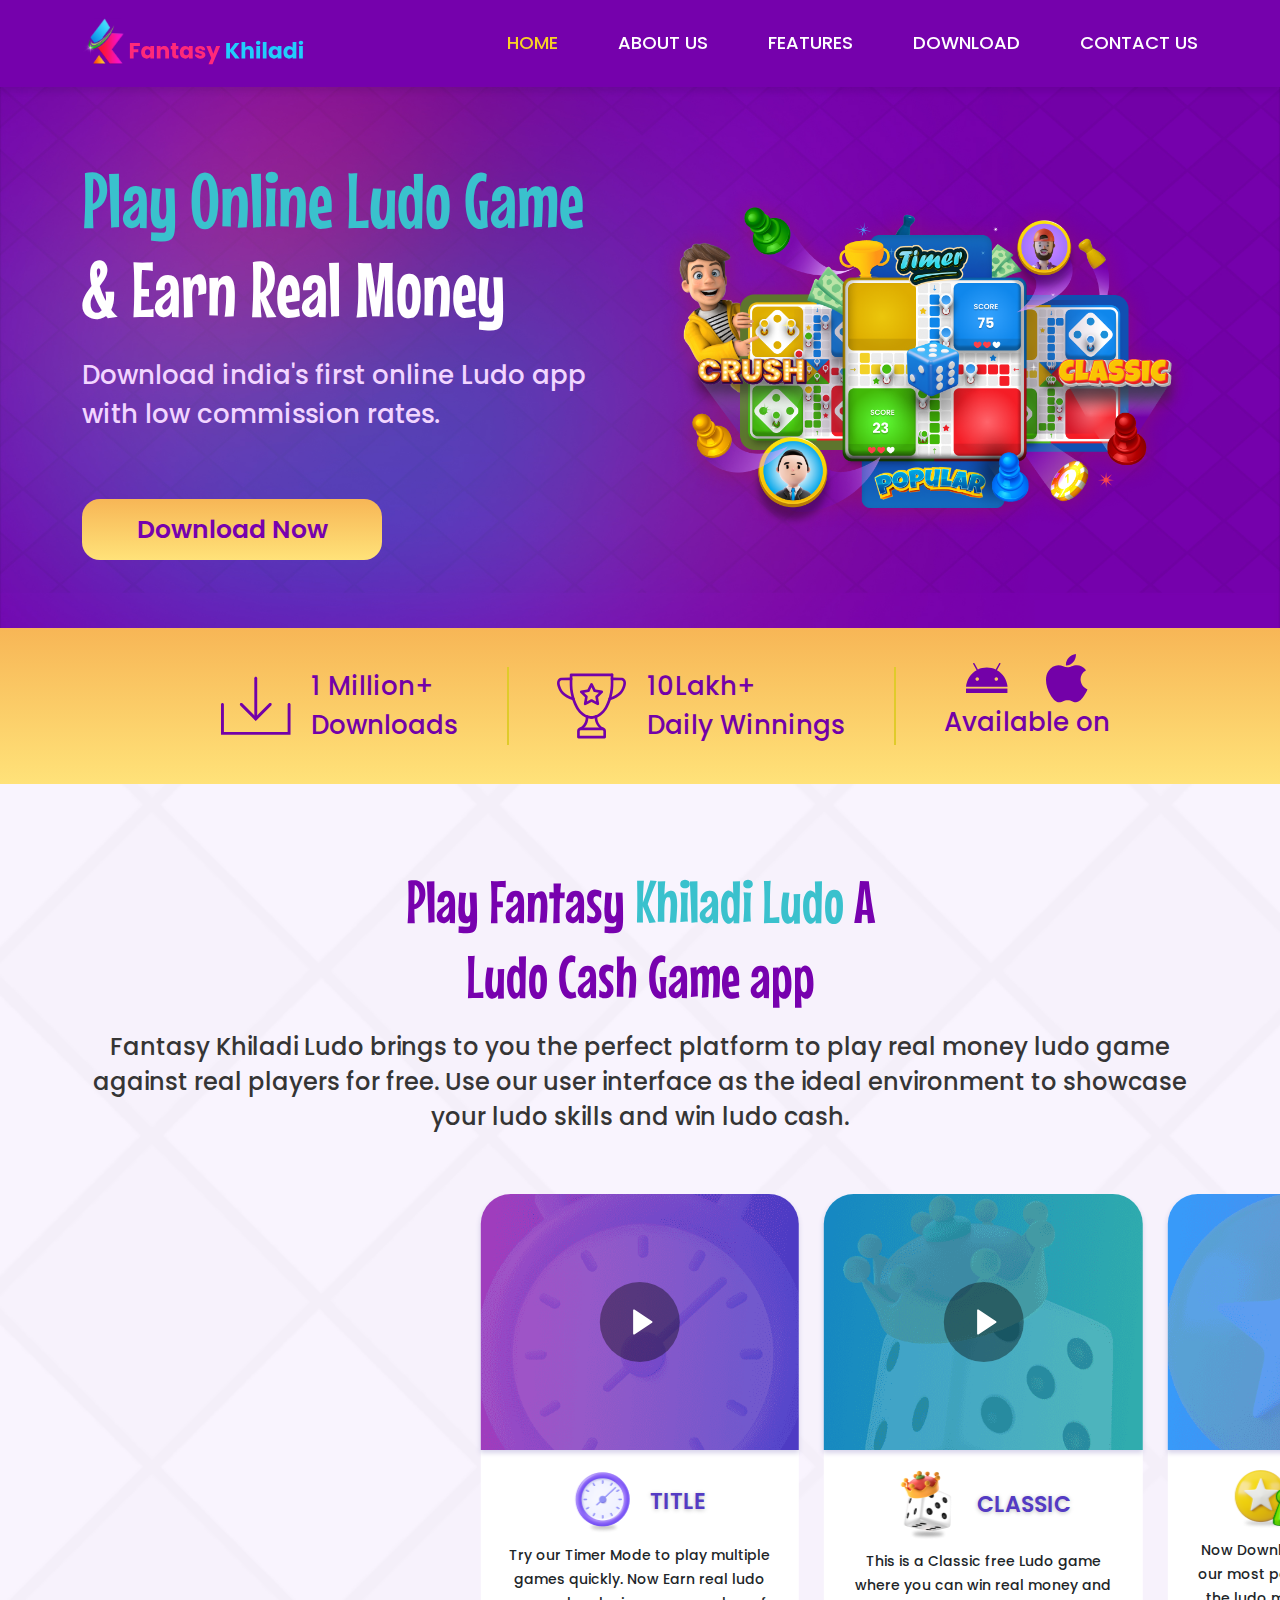
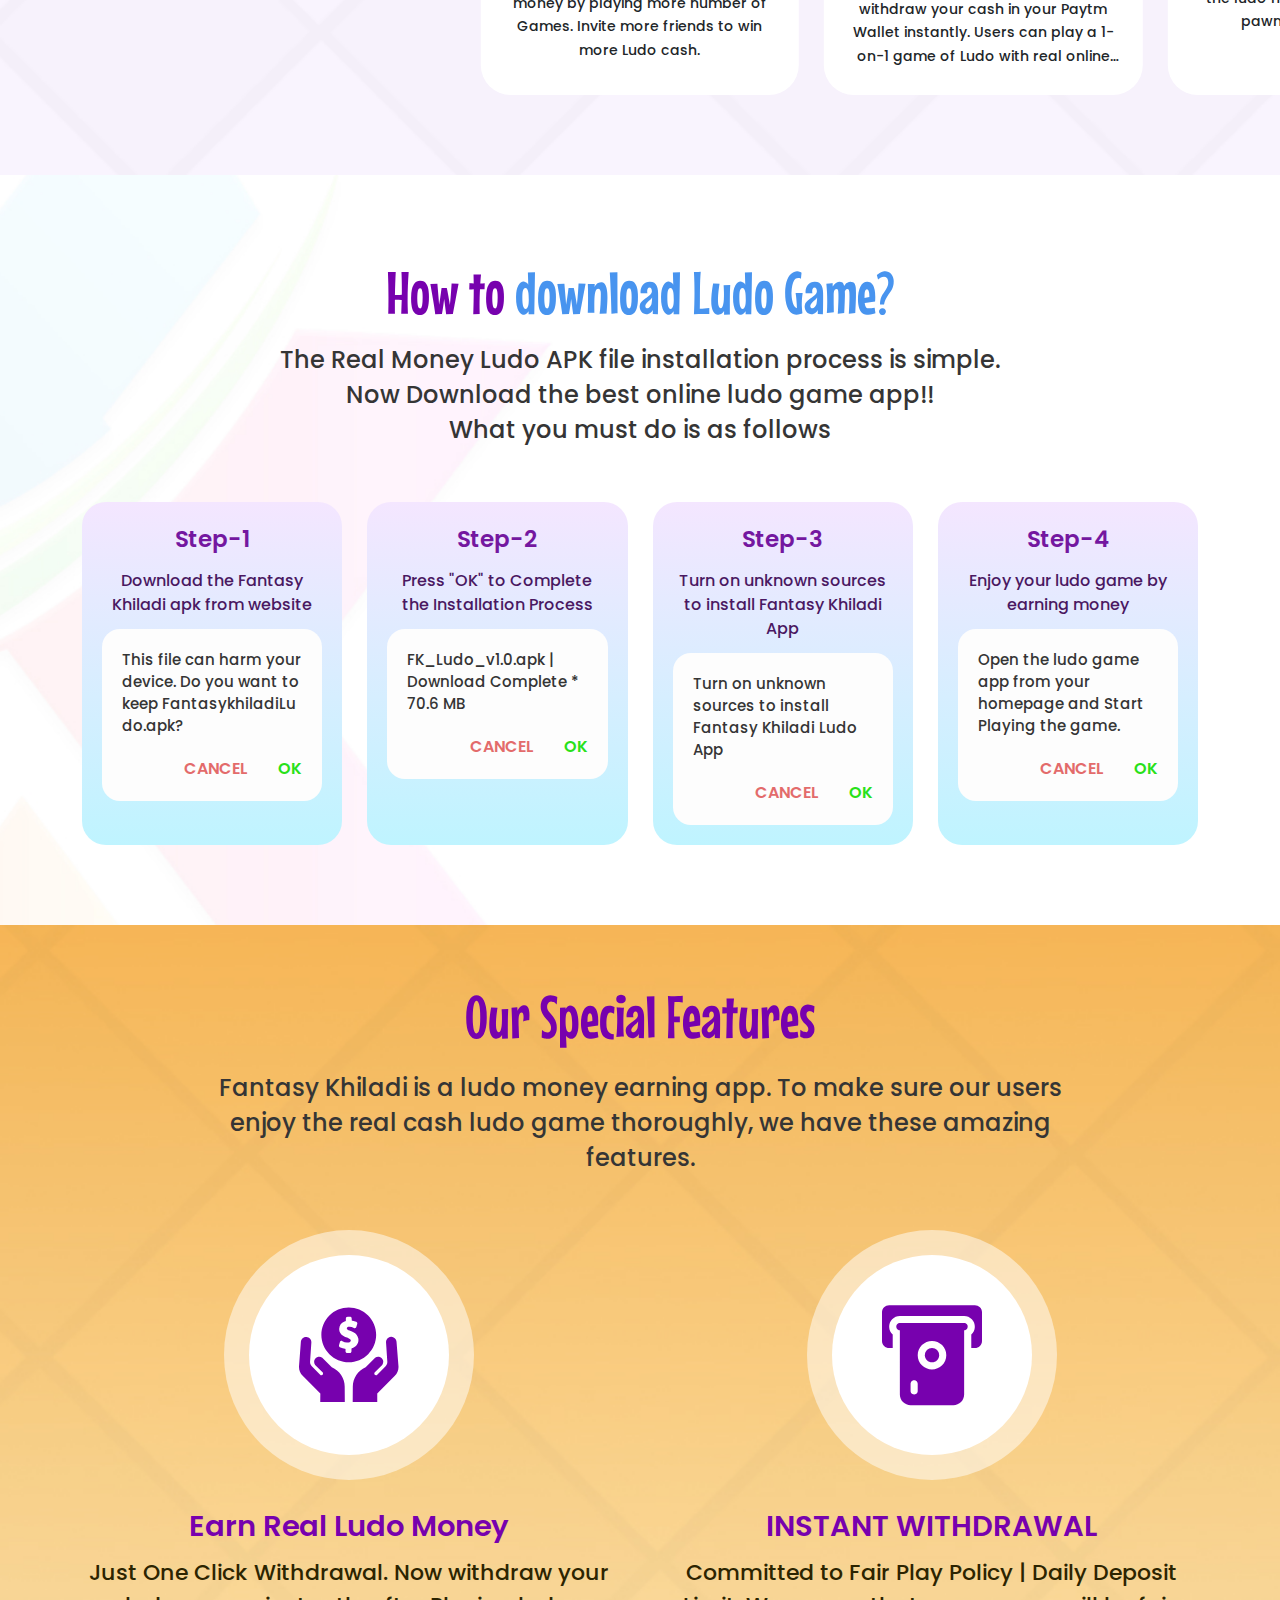
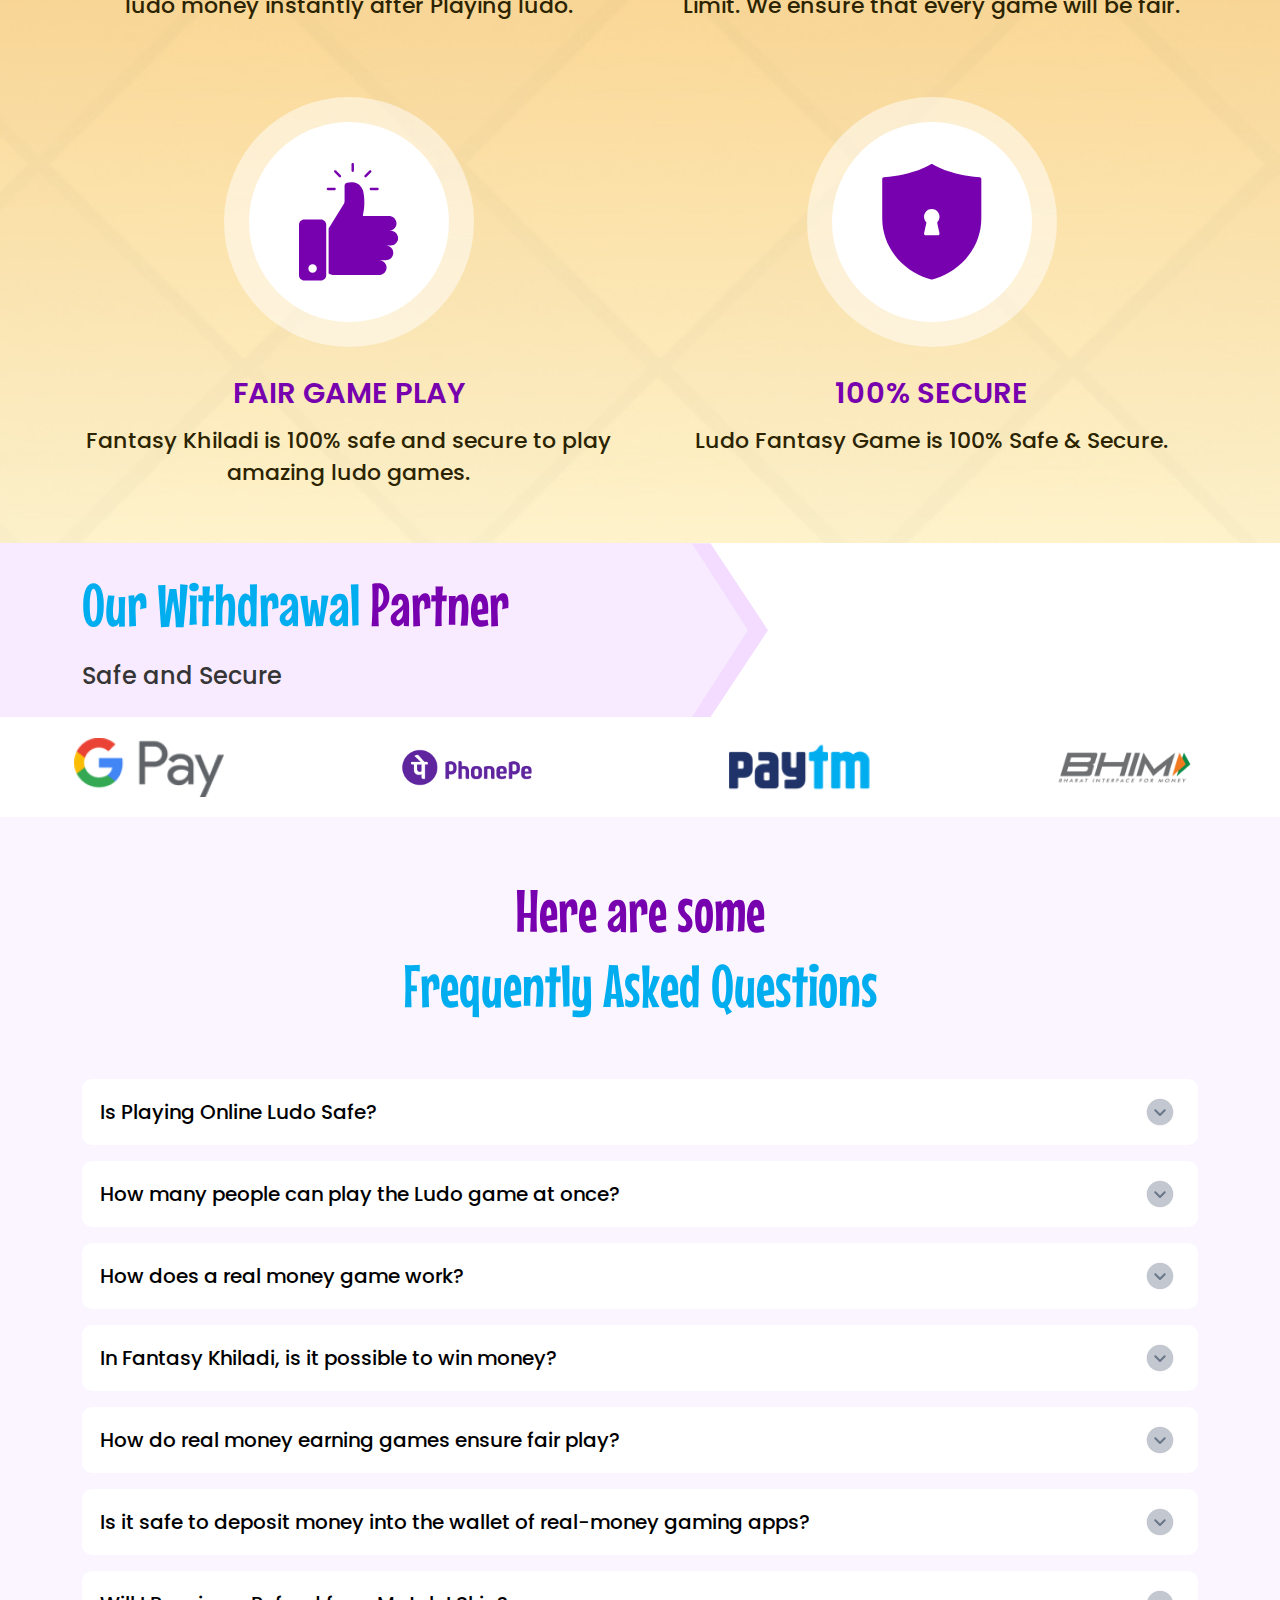
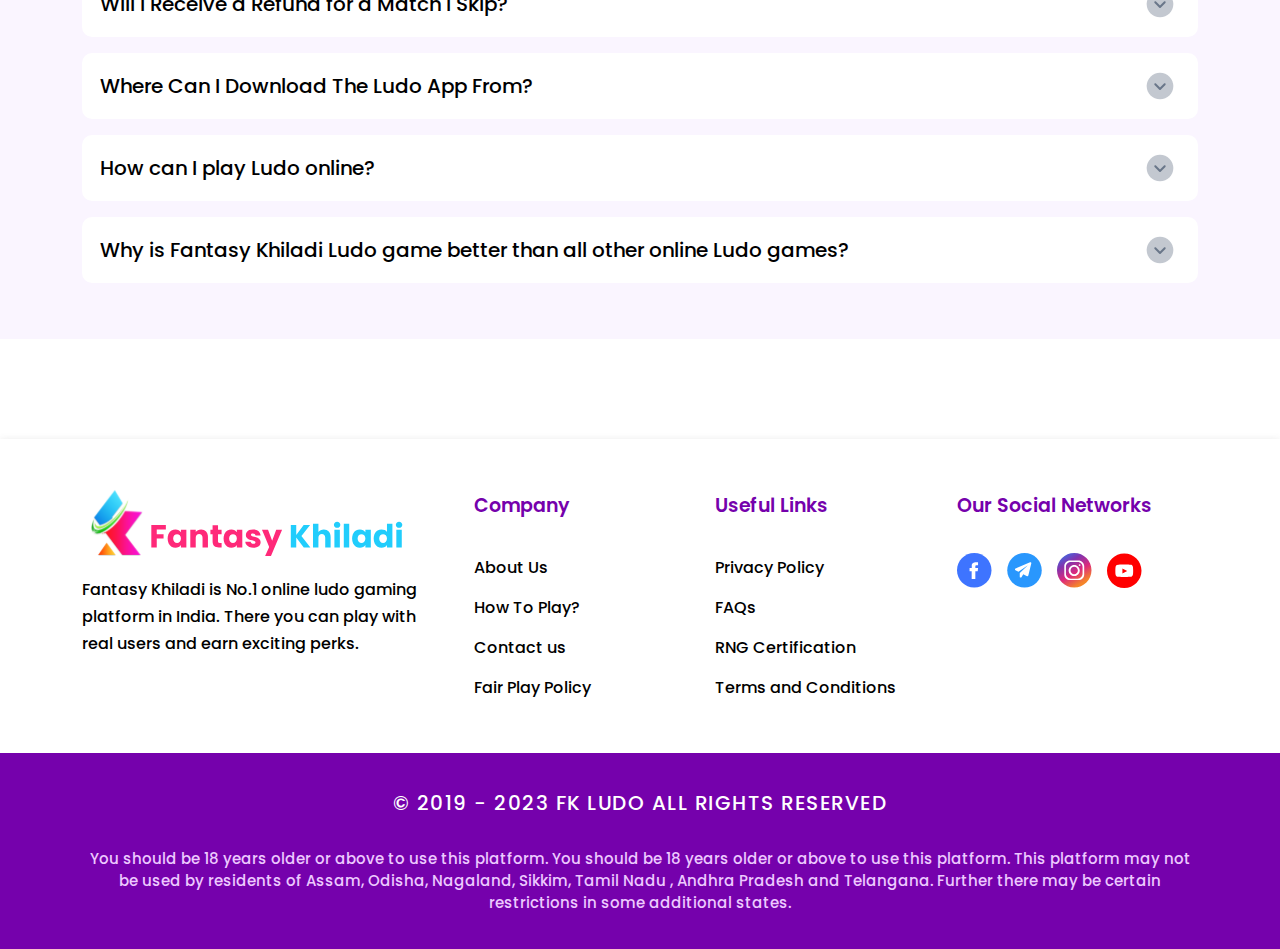
==== commit f3593fbd: "latest upload" ====
--- a/index.html
+++ b/index.html
@@ -2,608 +2,757 @@
 <html lang="en">
 
 <head>
-
-    <head>
-        <!-- // PAGE TITLE < SHB // -->
-        <title>Fantasy Khiladi - Home</title>
-
-        <!-- // _BEGIN > REQUIRED META TAGS < SHB // -->
-        <meta charset="utf-8">
-        <meta name="viewport" content="width=device-width, initial-scale=1.0">
-        <meta http-equiv="x-ua-compatible" content="ie=edge">
-        <meta name="apple-mobile-web-app-title" content="Rest" />
-        <meta name="apple-mobile-web-app-capable" content="yes" />
-        <meta name="apple-mobile-web-app-status-bar-style" content="black" />
-        <!-- // _ENDS > REQUIRED META TAGS < SHB // -->
-
-        <!-- // _BEGIN > REQUIRED ICONS LINK < SHB // -->
-        <link rel="icon" href="assets/images/favicon.ico" />
-        <link rel="shortcut icon" href="assets/images/favicon.ico" />
-        <link rel="apple-touch-icon" href="assets/images/favicon.ico" />
-        <!-- // _ENDS > REQUIRED ICONS LINK < SHB // -->
-
-        <!-- // _BEGIN > REQUIRED STYLESHEETS LINKS < SHB // -->
-        <link type="text/css" rel="stylesheet" href="assets/stylesheets/swiper-bundle.min.css" />
-        <link type="text/css" rel="stylesheet" href="assets/stylesheets/styles.css" />
-        <link type="text/css" rel="stylesheet" href="assets/stylesheets/responsive.css" />
-        <!-- // _END > REQUIRED STYLESHEETS LINKS < SHB // -->
-    </head>
+  <!-- // PAGE TITLE < SHB // -->
+  <title>Fantasy Khiladi - Home</title>
+
+  <!-- // _BEGIN > REQUIRED META TAGS < SHB // -->
+  <meta charset="utf-8">
+  <meta name="viewport" content="width=device-width, initial-scale=1.0">
+  <meta http-equiv="x-ua-compatible" content="ie=edge">
+  <meta name="apple-mobile-web-app-title" content="Rest" />
+  <meta name="apple-mobile-web-app-capable" content="yes" />
+  <meta name="apple-mobile-web-app-status-bar-style" content="black" />
+  <!-- // _ENDS > REQUIRED META TAGS < SHB // -->
+
+  <!-- // _BEGIN > REQUIRED ICONS LINK < SHB // -->
+  <link rel="icon" href="assets/images/favicon.ico" />
+  <link rel="shortcut icon" href="assets/images/favicon.ico" />
+  <link rel="apple-touch-icon" href="assets/images/favicon.ico" />
+  <!-- // _ENDS > REQUIRED ICONS LINK < SHB // -->
+
+  <!-- // _BEGIN > REQUIRED STYLESHEETS LINKS < SHB // -->
+  <link type="text/css" rel="stylesheet" href="assets/stylesheets/swiper-bundle.min.css" />
+  <link type="text/css" rel="stylesheet" href="assets/stylesheets/styles.css" />
+  <link type="text/css" rel="stylesheet" href="assets/stylesheets/responsive.css" />
+  <!-- // _END > REQUIRED STYLESHEETS LINKS < SHB // -->
 </head>
 
 <body>
-    <!-- // _BEGIN > MAIN HEADER < SHB // -->
-    <header>
-        <div class="container d-align">
-            <div>
-                <img src="./assets/images/fantasy-khiladi.svg" class="img-fluid header-logo" alt="" />
-            </div>
-            <div class="mobile-menu-ico ms-auto">
-                <svg xmlns="http://www.w3.org/2000/svg" viewBox="0 0 24 24" width="28" height="28" fill="#fff">
+  <!-- // _BEGIN > MAIN HEADER < SHB // -->
+  <header>
+    <div class="container d-align">
+      <div>
+        <img src="./assets/images/fantasy-khiladi.svg" class="img-fluid header-logo" alt="" />
+      </div>
+      <div class="mobile-menu-ico ms-auto">
+        <svg xmlns="http://www.w3.org/2000/svg" viewBox="0 0 24 24" width="28" height="28" fill="#fff">
+          <path fill="none" d="M0 0h24v24H0z" />
+          <path d="M3 4h18v2H3V4zm0 7h12v2H3v-2zm0 7h18v2H3v-2z" />
+        </svg>
+      </div>
+      <ul class="ms-auto header-menu-ul">
+        <li>
+          <a href="index.html" class="position-relative active-page">Home</a>
+        </li>
+        <li>
+          <a href="javascript:void(0)">About us</a>
+        </li>
+        <li>
+          <a href="javascript:void(0)">Features</a>
+        </li>
+        <li>
+          <a href="javascript:void(0)">Download</a>
+        </li>
+        <li>
+          <a href="javascript:void(0)">Contact us</a>
+        </li>
+      </ul>
+    </div>
+  </header>
+  <div class="mobile-menu-wrap">
+    <div class="close-ico d-align-justify ms-auto cursor-pointer">
+      <svg xmlns="http://www.w3.org/2000/svg" viewBox="0 0 24 24" width="24" height="24">
+        <path fill="none" d="M0 0h24v24H0z" />
+        <path
+          d="M12 10.586l4.95-4.95 1.414 1.414-4.95 4.95 4.95 4.95-1.414 1.414-4.95-4.95-4.95 4.95-1.414-1.414 4.95-4.95-4.95-4.95L7.05 5.636z" />
+      </svg>
+    </div>
+    <ul class="ms-auto header-menu-ul">
+      <li>
+        <a href="index.html" class="position-relative active-page">Home</a>
+      </li>
+      <li>
+        <a href="javascript:void(0)">About us</a>
+      </li>
+      <li>
+        <a href="javascript:void(0)">Features</a>
+      </li>
+      <li>
+        <a href="javascript:void(0)">Download</a>
+      </li>
+      <li>
+        <a href="javascript:void(0)">Contact us</a>
+      </li>
+    </ul>
+  </div>
+  <!-- // _ENDS > MAIN HEADER < SHB // -->
+
+  <!-- // _BEGIN > PAGE MAIN CONTENT < SHB // -->
+  <main class="shb-main">
+    <!-- // _BEGIN > HERO SECTION < SHB -->
+    <section class="fank-hero-section">
+      <div class="container">
+        <div class="fank-hero-wrapper">
+          <div class="fank-hero-content">
+            <h1 class="fank-hero-heading">
+              <span>Play Online Ludo Game</span>
+              & Earn Real Money
+            </h1>
+            <p class="fank-hero-description">
+              Download india's first online Ludo app with low commission rates.
+            </p>
+            <button type="button" class="fank-download-button">Download Now <span></span></button>
+          </div>
+          <div class="fank-hero-cover flex-center contain-image">
+            <img src="./assets/images/cover-images/hero-cover.png" alt="hero-cover">
+          </div>
+        </div>
+      </div>
+    </section>
+    <!-- // _ENDS > HERO SECTION < SHB -->
+
+    <!-- // _BEGIN > DOWNlOAD STATS SECTION < SHB -->
+    <section class="fank-download-stats-section">
+      <div class="container">
+        <div class="fank-download-stats-wrapper">
+
+          <div class="fank-download-stats">
+            <div class="download-stats-icon flex-center flex-auto-o contain-image">
+              <svg width="72" height="60" viewBox="0 0 72 60" fill="none" xmlns="http://www.w3.org/2000/svg">
+                <path
+                  d="M71.5174 59.5983H0V28.3098C0 27.4861 0.666902 26.8197 1.49006 26.8197C2.31315 26.8197 2.98012 27.4861 2.98012 28.3098V56.6195H68.5386L68.5381 28.3098C68.5381 27.4861 69.205 26.8197 70.0282 26.8197C70.8512 26.8197 71.5182 27.4861 71.5182 28.3098L71.5174 59.5983Z"
+                  fill="currentColor" />
+                <path
+                  d="M35.7587 44.6991C34.9356 44.6991 34.2686 44.0327 34.2686 43.209V1.49006C34.2686 0.666432 34.9355 0 35.7587 0C36.5819 0 37.2488 0.666362 37.2488 1.49006V43.209C37.2488 44.0326 36.5819 44.6991 35.7587 44.6991Z"
+                  fill="currentColor" />
+                <path
+                  d="M35.7559 45.316L19.8038 29.3626C19.2218 28.7805 19.2218 27.8375 19.8038 27.2559C20.3859 26.6738 21.3289 26.6738 21.9105 27.2559L35.7555 41.1022L49.6033 27.2559C50.1853 26.6738 51.1283 26.6738 51.71 27.2559C52.292 27.8379 52.292 28.7809 51.71 29.3626L35.7559 45.316Z"
+                  fill="currentColor" />
+              </svg>
+            </div>
+            <div class="download-stats-text">
+              <span>1 Million+</span>
+              <span>Downloads</span>
+            </div>
+          </div>
+
+          <div class="fank-download-stats">
+            <div class="download-stats-icon flex-center flex-auto-o contain-image">
+              <svg width="70" height="65" viewBox="0 0 70 65" fill="none" xmlns="http://www.w3.org/2000/svg">
+                <path
+                  d="M34.5066 45.2549C33.7736 45.2711 33.166 44.6902 33.1498 43.9571C33.1336 43.224 33.7145 42.6171 34.4476 42.6009C35.2044 42.5679 35.9571 42.4771 36.6995 42.3295C42.5056 41.1683 46.1976 36.44 48.2707 32.6856C50.4039 28.8194 51.9512 24.2764 52.999 18.7954C53.8483 14.3576 53.7754 9.71275 53.7043 5.22059C53.6834 3.94595 53.6626 2.6285 53.6626 1.32786V1.32728C53.6626 0.59421 54.2568 0 54.9893 0C55.7224 0 56.3166 0.59421 56.3166 1.32728C56.3166 2.60654 56.3374 3.9136 56.3571 5.17779C56.4312 9.80475 56.5064 14.5892 55.6049 19.2943C54.5016 25.053 52.863 29.8536 50.5926 33.9673C48.2487 38.216 44.025 43.5672 37.219 44.9321C36.3436 45.1063 35.4561 45.2133 34.5644 45.2533L34.5066 45.2549Z"
+                  fill="currentColor" />
+                <path
+                  d="M45.98 56.7252C45.774 56.7252 45.5709 56.6772 45.3869 56.5852C41.9031 54.843 39.4667 51.9981 38.3437 48.3594C37.8235 46.6733 37.6014 44.9104 37.6858 43.1485C37.6829 43.0698 37.6881 42.9906 37.6997 42.913L37.7061 42.8639H37.7067C37.7882 42.1354 38.4449 41.6106 39.1734 41.6922C39.9018 41.7738 40.4266 42.4305 40.345 43.1589C40.2802 43.9389 39.9036 50.8727 46.5736 54.2089V54.2095C47.1238 54.4849 47.4131 55.1023 47.2714 55.7017C47.1302 56.3005 46.595 56.7234 45.98 56.7234L45.98 56.7252Z"
+                  fill="currentColor" />
+                <path
+                  d="M34.594 45.2548H34.5321C33.6423 45.2149 32.7571 45.1073 31.8833 44.9337C25.0768 43.5694 20.8514 38.2152 18.5098 33.9689C16.2394 29.854 14.5997 25.0539 13.4962 19.2953C12.5953 14.5895 12.6711 9.80528 12.744 5.17877C12.7649 3.91454 12.7857 2.60757 12.7857 1.32826H12.7851C12.7851 0.595188 13.3793 0.000976562 14.1124 0.000976562H54.9948C55.7279 0.000976562 56.3221 0.595188 56.3221 1.32826C56.3221 2.06076 55.7279 2.65497 54.9948 2.65497H15.4336C15.4261 3.51706 15.4122 4.37863 15.3989 5.22039C15.3278 9.71256 15.2548 14.358 16.1042 18.7952C17.1544 24.2763 18.7015 28.8194 20.8325 32.6854C22.9073 36.44 26.5976 41.1682 32.4055 42.3293C33.1473 42.4769 33.8988 42.5683 34.6545 42.6013C35.3876 42.618 35.9679 43.2256 35.9517 43.9581C35.935 44.6911 35.3274 45.2721 34.5949 45.2558L34.594 45.2548Z"
+                  fill="currentColor" />
+                <path
+                  d="M23.1252 56.7253C22.5095 56.7258 21.9743 56.3029 21.8326 55.7035C21.6908 55.1046 21.9801 54.4867 22.5303 54.2113C29.2176 50.8677 28.7456 43.9552 28.6686 43.1794C28.5771 42.4521 29.0921 41.7879 29.82 41.6964C30.5473 41.6044 31.2115 42.12 31.3029 42.8472L31.311 42.8987C31.3232 42.9763 31.329 43.0544 31.3278 43.1331C31.4412 44.7918 31.5442 52.6716 23.7164 56.5853C23.533 56.6772 23.3305 56.7253 23.1251 56.7253L23.1252 56.7253Z"
+                  fill="currentColor" />
+                <path
+                  d="M47.6596 64.9162H21.444C20.7109 64.9162 20.1167 64.322 20.1167 63.5889V57.5085C20.1185 56.5966 20.4818 55.7229 21.1264 55.0784C21.7715 54.4339 22.6458 54.0711 23.557 54.0699H45.5453C46.4572 54.0711 47.3315 54.4333 47.9766 55.0779C48.6217 55.7224 48.985 56.5967 48.9868 57.5085V63.5866C48.9873 63.9389 48.8479 64.2774 48.5985 64.5268C48.3497 64.7762 48.0118 64.9162 47.6595 64.9162L47.6596 64.9162ZM22.7697 62.2616L46.331 62.2622V57.5085C46.3304 57.0739 45.9781 56.7221 45.5441 56.7221H23.5558C23.1219 56.7221 22.7701 57.0739 22.7689 57.5085L22.7697 62.2616Z"
+                  fill="currentColor" />
+                <path
+                  d="M52.6987 26.8673C52.0518 26.8673 51.4992 26.4009 51.3905 25.7639C51.2811 25.1263 51.6474 24.5032 52.2572 24.2885C62.5856 20.6341 64.5332 16.5747 66.0022 11.6468C66.4842 10.0308 66.4761 8.72026 65.9774 7.85702V7.85644C65.6823 7.35423 65.2165 6.97467 64.6651 6.78662L55.034 6.75943L55.0345 6.75885C54.3015 6.75885 53.7072 6.16464 53.7072 5.43214C53.7072 4.69907 54.3015 4.10486 55.0345 4.10486L64.844 4.13321H64.8435C64.9326 4.13263 65.0205 4.14189 65.1073 4.1604C66.4132 4.48037 67.5373 5.30891 68.2288 6.46203C69.1505 8.00395 69.2546 10.0036 68.5371 12.4053C67.7474 15.0512 66.681 17.8511 64.2387 20.398C61.7965 22.9455 58.2735 24.9724 53.1338 26.7908C52.9943 26.8406 52.8468 26.866 52.6987 26.8672L52.6987 26.8673Z"
+                  fill="currentColor" />
+                <path
+                  d="M16.4183 26.9014C16.2685 26.9008 16.1192 26.8753 15.978 26.8256C10.7978 25.0008 7.24354 22.9675 4.79097 20.4194C2.33826 17.8719 1.26218 15.0588 0.470035 12.4048C-0.247426 9.99967 -0.14269 8.00347 0.77842 6.46154H0.778998C1.47042 5.3084 2.59405 4.47985 3.89988 4.15991C3.98666 4.1414 4.07519 4.13214 4.1637 4.13272L14.064 4.10437H14.0686C14.8011 4.10437 15.3953 4.69858 15.3953 5.43165C15.3953 6.16415 14.8011 6.75836 14.0686 6.75836L4.34711 6.78555V6.78613C3.79571 6.97417 3.32995 7.35372 3.03487 7.85595C2.53727 8.71921 2.52802 10.0298 3.00999 11.6457C4.48481 16.5886 6.44162 20.6601 16.8557 24.3233C17.4667 24.5374 17.8336 25.1611 17.7248 25.7993C17.616 26.4374 17.0623 26.9038 16.4149 26.9032L16.4183 26.9014Z"
+                  fill="currentColor" />
+                <path
+                  d="M40.8402 31.6915C40.625 31.6915 40.4127 31.6395 40.2223 31.5394L34.5064 28.5342L28.7904 31.5394C28.3432 31.7743 27.801 31.7355 27.3926 31.4381C26.9835 31.1413 26.7787 30.6379 26.8643 30.1398L27.9538 23.7752L23.332 19.2697C22.9698 18.9168 22.8391 18.3891 22.9953 17.9083C23.1515 17.4275 23.5669 17.0774 24.0674 17.0051L30.4585 16.0771L33.3161 10.2859V10.2853C33.5395 9.83227 34.0012 9.54529 34.5063 9.54529C35.0114 9.54529 35.4731 9.83227 35.6965 10.2853L38.5542 16.0765L44.9452 17.0045V17.0051C45.4457 17.0774 45.8611 17.4275 46.0173 17.9083C46.1736 18.3891 46.0428 18.9168 45.6806 19.2697L41.0588 23.7752L42.1506 30.1398C42.2172 30.5257 42.1096 30.9209 41.8573 31.22C41.605 31.5191 41.2341 31.6916 40.8424 31.6916L40.8402 31.6915ZM34.5063 25.7078C34.7216 25.7078 34.9333 25.7599 35.1243 25.86L39.0777 27.9388L38.3221 23.5363C38.248 23.1058 38.3909 22.6667 38.704 22.3617L41.9024 19.2437L37.4826 18.6061C37.0515 18.5418 36.6795 18.2711 36.4868 17.8799L34.5063 13.8703L32.5298 17.8759C32.3371 18.2694 31.9634 18.5425 31.53 18.6061L27.1095 19.2484L30.308 22.3664L30.3086 22.3658C30.6199 22.6696 30.7628 23.107 30.6905 23.5363L29.9348 27.9383L33.8883 25.8594V25.86C34.0792 25.7599 34.291 25.7078 34.5062 25.7078L34.5063 25.7078Z"
+                  fill="currentColor" />
+              </svg>
+            </div>
+            <div class="download-stats-text">
+              <span>10Lakh+</span>
+              <span>Daily Winnings</span>
+            </div>
+          </div>
+
+          <div class="fank-download-link-group">
+            <div class="fank-download-flex-link">
+              <div class="fank-download-link flex-center flex-auto-0 contain-image">
+                <svg width="42" height="30" viewBox="0 0 42 30" fill="none" xmlns="http://www.w3.org/2000/svg">
+                  <path
+                    d="M30.9359 7.17818L34.3853 1.07318C34.5799 0.730928 34.4622 0.296174 34.1318 0.0972983C33.8013 -0.101574 33.3713 0.0140471 33.1812 0.356298L29.6865 6.53993C27.0202 5.2958 24.019 4.60204 20.7914 4.60204C17.5638 4.60204 14.5626 5.29579 11.8963 6.53993L8.40167 0.356298C8.20702 0.0140471 7.7815 -0.101574 7.44652 0.0972983C7.11154 0.296174 6.99837 0.730928 7.19302 1.07318L10.6424 7.17818C4.69424 10.4712 0.665419 16.6224 0 23.8235H41.5829C40.9175 16.6224 36.8886 10.4711 30.936 7.17818H30.9359ZM11.2445 17.8573C10.2803 17.8573 9.50167 17.0572 9.50167 16.0767C9.50167 15.0916 10.2848 14.2961 11.2445 14.2961C12.2087 14.2961 12.9873 15.0962 12.9873 16.0767C12.9918 17.0572 12.2087 17.8573 11.2445 17.8573ZM30.3339 17.8573C29.3697 17.8573 28.5911 17.0572 28.5911 16.0767C28.5911 15.0916 29.3742 14.2961 30.3339 14.2961C31.2981 14.2961 32.0767 15.0962 32.0767 16.0767C32.0812 17.0572 31.2981 17.8573 30.3339 17.8573Z"
+                    fill="currentColor" />
+                  <rect y="25.5881" width="41.4118" height="4.41176" fill="currentColor" />
+                </svg>
+
+              </div>
+              <div class="fank-download-link flex-center flex-auto-0 contain-image">
+                <svg width="30" height="35" viewBox="0 0 30 35" fill="none" xmlns="http://www.w3.org/2000/svg">
+                  <path
+                    d="M29.6186 25.2812C28.8099 27.0744 28.4196 27.8761 27.3788 29.4619C25.9266 31.6736 23.8767 34.4302 21.3345 34.4548C19.0772 34.4759 18.5005 32.9851 15.4344 33.0027C12.3718 33.0202 11.7319 34.4794 9.47453 34.4584C6.93586 34.4337 4.99143 31.9443 3.53925 29.7326C-0.525425 23.5442 -0.95088 16.2798 1.55614 12.4191C3.33883 9.67647 6.15176 8.06958 8.79591 8.06958C11.4893 8.06958 13.1806 9.54637 15.4063 9.54637C17.5652 9.54637 18.8803 8.06958 21.9921 8.06958C24.3444 8.06958 26.8373 9.34946 28.613 11.5646C22.7937 14.7503 23.7396 23.059 29.6186 25.2812ZM19.6292 5.59421C20.7614 4.14203 21.6193 2.09211 21.3064 0C19.4604 0.126582 17.298 1.30098 16.0357 2.83402C14.8894 4.22291 13.9471 6.28689 14.3128 8.2911C16.3346 8.35439 18.4196 7.14835 19.6292 5.59421Z"
+                    fill="currentColor" />
+                </svg>
+
+              </div>
+            </div>
+            <p>Available on</p>
+          </div>
+        </div>
+      </div>
+    </section>
+    <!-- // _ENDS > DOWNlOAD STATS SECTION < SHB -->
+
+    <!-- // _BEGIN > PLAY FANTASY SECTION < SHB -->
+    <section class="play-fantasy-section">
+      <div class="container">
+        <div class="fank-section-header">
+          <h2 class="fank-section-title text-center">Play Fantasy <span>Khiladi Ludo</span> A Ludo Cash Game app</h2>
+          <p class="fank-section-sub-title text-center">Fantasy Khiladi Ludo brings to you the perfect
+            platform to play real money ludo game against real players for free.
+            Use our user interface as the ideal environment to showcase your ludo skills and win ludo cash.
+          </p>
+          <!-- Swiper -->
+        </div>
+      </div>
+      <div class="swiper play-fantasy-swiper">
+        <div class="swiper-wrapper">
+          <div class="swiper-slide">
+            <div class="play-fantasy-swiper-box">
+              <div class="play-fantasy-img-box d-align-justify play-fantasy-img-title">
+                <div class="play-fantasy-play-ico-box d-align-justify cursor-pointer trigger">
+                  <svg xmlns="http://www.w3.org/2000/svg" viewBox="0 0 24 24" width="60" height="60" fill="#FFFFFF">
                     <path fill="none" d="M0 0h24v24H0z" />
-                    <path d="M3 4h18v2H3V4zm0 7h12v2H3v-2zm0 7h18v2H3v-2z" />
-                </svg>
-            </div>
-            <ul class="ms-auto header-menu-ul">
-                <li>
-                    <a href="index.html" class="position-relative active-page">Home</a>
-                </li>
-                <li>
-                    <a href="javascript:void(0)">About us</a>
-                </li>
-                <li>
-                    <a href="javascript:void(0)">Features</a>
-                </li>
-                <li>
-                    <a href="javascript:void(0)">Download</a>
-                </li>
-                <li>
-                    <a href="javascript:void(0)">Contact us</a>
-                </li>
+                    <path
+                      d="M19.376 12.416L8.777 19.482A.5.5 0 0 1 8 19.066V4.934a.5.5 0 0 1 .777-.416l10.599 7.066a.5.5 0 0 1 0 .832z" />
+                  </svg>
+                </div>
+              </div>
+              <div class="play-fantasy-swiper-description-box">
+                <div class="play-fantasy-title d-align-justify">
+                  <img src="./assets/images/icons/timer-ic.png" class="img-fluid" alt="" />
+                  <h3 class="mb-0">Title</h3>
+                </div>
+                <p class="mb-0">Try our Timer Mode to play multiple games quickly. Now Earn real
+                  ludo money
+                  by playing more number of Games. Invite more friends to win more Ludo cash.
+                </p>
+              </div>
+            </div>
+          </div>
+          <div class="swiper-slide">
+            <div class="play-fantasy-swiper-box">
+              <div class="play-fantasy-img-box d-align-justify play-fantasy-img-classic">
+                <div class="play-fantasy-play-ico-box d-align-justify cursor-pointer">
+                  <svg xmlns="http://www.w3.org/2000/svg" viewBox="0 0 24 24" width="60" height="60" fill="#FFFFFF">
+                    <path fill="none" d="M0 0h24v24H0z" />
+                    <path
+                      d="M19.376 12.416L8.777 19.482A.5.5 0 0 1 8 19.066V4.934a.5.5 0 0 1 .777-.416l10.599 7.066a.5.5 0 0 1 0 .832z" />
+                  </svg>
+                </div>
+              </div>
+              <div class="play-fantasy-swiper-description-box">
+                <div class="play-fantasy-title d-align-justify">
+                  <img src="./assets/images/icons/classic.png" class="img-fluid" alt="" />
+                  <h3 class="mb-0">Classic</h3>
+                </div>
+                <p class="mb-0">This is a Classic free Ludo game where you can win real money and
+                  withdraw your cash in your Paytm Wallet instantly. Users can play a 1-on-1 game of
+                  Ludo with real online players.
+                </p>
+              </div>
+            </div>
+          </div>
+          <div class="swiper-slide">
+            <div class="play-fantasy-swiper-box">
+              <div class="play-fantasy-img-box d-align-justify play-fantasy-img-popular">
+                <div class="play-fantasy-play-ico-box d-align-justify cursor-pointer">
+                  <svg xmlns="http://www.w3.org/2000/svg" viewBox="0 0 24 24" width="60" height="60" fill="#FFFFFF">
+                    <path fill="none" d="M0 0h24v24H0z" />
+                    <path
+                      d="M19.376 12.416L8.777 19.482A.5.5 0 0 1 8 19.066V4.934a.5.5 0 0 1 .777-.416l10.599 7.066a.5.5 0 0 1 0 .832z" />
+                  </svg>
+                </div>
+              </div>
+              <div class="play-fantasy-swiper-description-box">
+                <div class="play-fantasy-title d-align-justify">
+                  <img src="./assets/images/icons/popular.png" class="img-fluid" alt="" />
+                  <h3 class="mb-0">popular</h3>
+                </div>
+                <p class="mb-0">Now Download ludo game to play our most popular game mode. Win the ludo
+                  match by moving even 1 pawn to its home base.
+                </p>
+              </div>
+            </div>
+          </div>
+          <div class="swiper-slide">
+            <div class="play-fantasy-swiper-box">
+              <div class="play-fantasy-img-box d-align-justify play-fantasy-img-crush-mode">
+                <div class="play-fantasy-play-ico-box d-align-justify cursor-pointer">
+                  <svg xmlns="http://www.w3.org/2000/svg" viewBox="0 0 24 24" width="60" height="60" fill="#FFFFFF">
+                    <path fill="none" d="M0 0h24v24H0z" />
+                    <path
+                      d="M19.376 12.416L8.777 19.482A.5.5 0 0 1 8 19.066V4.934a.5.5 0 0 1 .777-.416l10.599 7.066a.5.5 0 0 1 0 .832z" />
+                  </svg>
+                </div>
+              </div>
+              <div class="play-fantasy-swiper-description-box">
+                <div class="play-fantasy-title d-align-justify">
+                  <img src="./assets/images/icons/crush.png" class="img-fluid play-fantasy-ttile-crush-img" alt="" />
+                  <h3 class="mb-0">Crush Mode</h3>
+                </div>
+                <p class="mb-0">One of the most entertaining real money earning game modes. The player
+                  who eliminates the most number of pawns within the given time will win the match.
+                </p>
+              </div>
+            </div>
+          </div>
+        </div>
+        <!-- <div class="swiper-pagination"></div> -->
+      </div>
+    </section>
+    <!-- // _ENDS > PLAY FANTASY SECTION < SHB -->
+
+    <!-- // _BEGIN > HOW TO INSTALL SECTION < SHB -->
+    <section class="fank-installation-section">
+      <div class="container">
+        <div class="fank-section-header">
+          <h2 class="fank-section-title">How to <span>download Ludo Game?</span></h2>
+          <p class="fank-section-sub-title text-center">
+            The Real Money Ludo APK file installation process is simple. Now Download the best online ludo
+            game app!!<br />
+            What you must do is as follows
+          </p>
+        </div>
+
+        <div class="fank-installation-steps-grid">
+
+          <div class="fank-installation-steps-column">
+            <div class="fank-installation-steps-card">
+              <div class="fank-installation-steps-numbering">
+                <p class="fank-installation-steps-digit">Step-1</p>
+                <p class="fank-installation-steps-desc">Download the Fantasy Khiladi apk from website
+                </p>
+              </div>
+
+              <div class="fank-installation-steps-info-card">
+                <p>This file can harm your device. Do you want to keep <span
+                    class="break-all">FantasykhiladiLudo.apk?</span></p>
+                <div class="fank-installation-action-group">
+                  <a href="fank-installation-negative-action-link">CANCEL</a>
+                  <a href="fank-installation-positive-action-link">OK</a>
+                </div>
+              </div>
+            </div>
+          </div>
+
+          <div class="fank-installation-steps-column">
+            <div class="fank-installation-steps-card">
+              <div class="fank-installation-steps-numbering">
+                <p class="fank-installation-steps-digit">Step-2</p>
+                <p class="fank-installation-steps-desc">Press "OK" to Complete the Installation Process
+                </p>
+              </div>
+
+              <div class="fank-installation-steps-info-card">
+                <p>FK_Ludo_v1.0.apk | Download Complete * 70.6 MB</p>
+                <div class="fank-installation-action-group">
+                  <a href="fank-installation-negative-action-link">CANCEL</a>
+                  <a href="fank-installation-positive-action-link">OK</a>
+                </div>
+              </div>
+            </div>
+          </div>
+
+          <div class="fank-installation-steps-column">
+            <div class="fank-installation-steps-card">
+              <div class="fank-installation-steps-numbering">
+                <p class="fank-installation-steps-digit">Step-3</p>
+                <p class="fank-installation-steps-desc">Turn on unknown sources to install Fantasy
+                  Khiladi App</p>
+              </div>
+
+              <div class="fank-installation-steps-info-card">
+                <p>Turn on unknown sources to install Fantasy Khiladi Ludo App</p>
+                <div class="fank-installation-action-group">
+                  <a href="fank-installation-negative-action-link">CANCEL</a>
+                  <a href="fank-installation-positive-action-link">OK</a>
+                </div>
+              </div>
+            </div>
+          </div>
+
+          <div class="fank-installation-steps-column">
+            <div class="fank-installation-steps-card">
+              <div class="fank-installation-steps-numbering">
+                <p class="fank-installation-steps-digit">Step-4</p>
+                <p class="fank-installation-steps-desc">Enjoy your ludo game by earning money</p>
+              </div>
+
+              <div class="fank-installation-steps-info-card">
+                <p>Open the ludo game app from your homepage and Start Playing the game.</p>
+                <div class="fank-installation-action-group">
+                  <a href="fank-installation-negative-action-link">CANCEL</a>
+                  <a href="fank-installation-positive-action-link">OK</a>
+                </div>
+              </div>
+            </div>
+          </div>
+
+        </div>
+      </div>
+    </section>
+    <!-- // _ENDS > HOW TO INSTALL SECTION < SHB -->
+
+    <!-- // _BEGIN > GREAT FEATURE SECTION < SHB -->
+    <section class="fank-feature-section">
+      <div class="container">
+        <div class="fank-feature-header">
+          <h2 class="fank-section-title">Our Special Features</h2>
+          <p class="fank-section-sub-title text-center">
+            Fantasy Khiladi is a ludo money earning app. To make sure our users enjoy the real cash ludo game
+            thoroughly, we have these amazing features.</p>
+        </div>
+        <div class="fank-feature-grid-wrapper">
+
+          <div class="fank-feature-grid-column">
+            <div class="fank-feature-logo flex-center contain-image">
+              <svg width=" 102" height="97" viewBox="0 0 102 97" fill="none" xmlns="http://www.w3.org/2000/svg">
+                <path
+                  d="M50.7482 55.8947C58.1608 55.8947 65.2693 52.9502 70.5098 47.709C75.751 42.4677 78.6956 35.3592 78.6956 27.9474C78.6956 20.5348 75.751 13.4263 70.5098 8.18586C65.2686 2.94464 58.1601 9.15527e-05 50.7482 9.15527e-05C43.3364 9.15527e-05 36.2272 2.94464 30.9867 8.18586C25.7455 13.4271 22.8009 20.5356 22.8009 27.9474C22.8009 35.36 25.7455 42.4685 30.9867 47.709C36.2279 52.9502 43.3364 55.8947 50.7482 55.8947ZM40.966 38.0082C41.2144 37.0869 41.4418 36.2587 41.701 35.4413C41.8462 34.9655 42.1566 34.0023 43.1502 34.0023C43.5495 34.0254 43.9372 34.146 44.2787 34.3539C45.7178 35.0889 47.2787 35.5554 48.8854 35.7308C49.832 35.8622 50.7974 35.7373 51.6797 35.3684C52.2992 35.1619 52.7461 34.6203 52.832 33.9727C52.918 33.3257 52.6277 32.686 52.0833 32.325C51.5844 31.9343 51.0341 31.6137 50.4478 31.3726C49.941 31.1451 49.4124 30.9379 48.9157 30.7415H48.9164C47.6976 30.2866 46.5177 29.7364 45.3863 29.0953C42.2807 27.2215 40.8315 24.789 41.0179 21.6424C41.2453 17.9679 43.2432 15.4313 46.9596 14.0753C47.7878 13.7749 47.7878 13.7749 47.7878 12.9467V12.45V11.5185C47.7878 10.0593 48.3366 9.54164 49.7858 9.49969H51.0486C53.5433 9.49969 53.7815 10.0275 53.7917 12.4912C53.7917 13.4024 53.7917 13.4024 54.7029 13.5266L54.7022 13.5273C55.9593 13.7302 57.1839 14.0956 58.3464 14.614C59.2547 14.9577 59.7168 15.9693 59.3811 16.8813L59.1428 17.6994C58.9464 18.3932 58.7493 19.0965 58.5218 19.7694C58.4157 20.3023 58.0836 20.7629 57.6113 21.0323C57.0698 21.2055 56.4799 21.1333 55.9961 20.8351C54.4156 20.0589 52.6617 19.7023 50.9035 19.8004C50.4956 19.8055 50.0919 19.8864 49.7129 20.038C49.2248 20.2106 48.863 20.6272 48.7605 21.1355C48.7273 21.6344 48.9598 22.1146 49.3714 22.3984C50.0378 22.9074 50.7736 23.3182 51.5555 23.6201L52.0732 23.8374C53.4075 24.358 54.7109 24.9558 55.9758 25.6281C58.3151 26.8887 59.97 29.1286 60.4885 31.7351C60.9521 34.1835 60.2993 36.7107 58.708 38.6292C57.4956 40.1072 55.8471 41.1643 53.9987 41.6517C53.5539 41.7759 53.5019 41.8792 53.5229 42.2416C53.5438 42.6041 53.5229 43.277 53.5229 43.763V43.9182V44.5702L53.5222 44.5709C53.5727 45.059 53.411 45.545 53.0781 45.906C52.7453 46.2663 52.2738 46.4663 51.7835 46.4548H49.299C48.7958 46.4771 48.3069 46.2822 47.9567 45.9197C47.6058 45.558 47.4275 45.0627 47.4665 44.5601V42.8835V42.2727L46.9076 42.1795C45.3162 41.9651 43.7638 41.5189 42.3017 40.8546C40.8418 40.1715 40.5522 39.5296 40.9659 38.0084L40.966 38.0082ZM101.469 59.8899C101.718 63.5622 100.367 67.1631 97.7632 69.7653L79.8141 87.6929V96.4188L54.7845 96.4195L54.8877 80.7374C54.9123 76.5417 56.1636 72.4441 58.4857 68.95C60.8084 65.4561 64.1025 62.7165 67.9619 61.0696L77.6611 51.3502C79.0012 50.3451 80.745 50.0505 82.3406 50.5603C83.9363 51.07 85.1868 52.3206 85.6966 53.9163C86.2057 55.512 85.9118 57.2556 84.9067 58.5957L77.3707 66.1318C77.0212 66.4444 76.8161 66.8878 76.8038 67.3564C76.7909 67.8257 76.9714 68.2792 77.3035 68.6106C77.6349 68.9427 78.0884 69.1232 78.5577 69.1102C79.0263 69.0979 79.4696 68.8929 79.7823 68.5434L88.3218 60.0039H88.3226C89.5486 58.7778 90.1926 57.0869 90.0923 55.356L88.7774 35.6887V35.688C88.6576 33.7782 89.5652 31.9492 91.1595 30.89C92.7538 29.8309 94.792 29.7023 96.5063 30.5535C98.2204 31.4048 99.3504 33.1053 99.471 35.0158L101.469 59.8899ZM21.7645 87.6921L3.76396 69.7646C1.1488 67.1681 -0.213859 63.5666 0.0273605 59.8892L1.91109 35.0463C1.99991 33.6282 2.64902 32.304 3.71475 31.3639C4.78048 30.4245 6.17538 29.9465 7.5935 30.036C9.01161 30.1256 10.3358 30.774 11.2759 31.8397C12.2153 32.9054 12.6926 34.3011 12.6038 35.7184L11.2889 55.3857V55.3864C11.1893 57.1172 11.8333 58.8082 13.0594 60.0343L21.5989 68.5739C21.9123 68.9233 22.3549 69.1284 22.8242 69.1407C23.2929 69.1537 23.7463 68.9732 24.0784 68.641C24.4099 68.3096 24.5904 67.8562 24.5774 67.3868C24.5651 66.9182 24.36 66.4749 24.0106 66.1622L16.4745 58.6262H16.4752C15.4694 57.2861 15.1756 55.5423 15.6853 53.9467C16.1944 52.351 17.4449 51.1005 19.0406 50.5907C20.637 50.0809 22.3807 50.3755 23.7208 51.3806L33.441 61.1008L33.4402 61.1C37.3118 62.7311 40.6223 65.459 42.9619 68.9487C45.3012 72.4376 46.5685 76.5359 46.6075 80.7366L46.7216 96.4187H21.6828L21.7645 87.6921Z"
+                  fill="currentColor" />
+              </svg>
+            </div>
+            <div class="fank-feature-content">
+              <h3 class="fank-feature-title">Earn Real Ludo Money</h3>
+              <p class="fank-feature-details">Just One Click Withdrawal. Now withdraw your ludo money instantly after
+                Playing ludo.</p>
+            </div>
+          </div>
+
+          <div class="fank-feature-grid-column">
+            <div class="fank-feature-logo flex-center contain-image">
+              <svg width="89" height="90" viewBox="0 0 89 90" fill="none" xmlns="http://www.w3.org/2000/svg">
+                <path
+                  d="M82.6429 0.700287H6.35714C4.67279 0.705253 3.05869 1.37645 1.86737 2.56765C0.676036 3.75885 0.00490408 5.37297 0 7.05743V32.486C0.00496656 34.1704 0.676164 35.7845 1.86737 36.9758C3.05857 38.1671 4.67268 38.8382 6.35714 38.8431H9.53571V26.8596C7.6144 25.1312 6.47702 22.6962 6.38475 20.1135C6.2918 17.5302 7.25176 15.0207 9.04403 13.1583C10.8369 11.2966 13.3082 10.2415 15.8929 10.2358H73.1071C75.6918 10.2415 78.1631 11.2965 79.956 13.1583C81.7482 15.0207 82.7081 17.5302 82.6152 20.1135C82.523 22.6962 81.3857 25.1311 79.4643 26.8596V38.8431H82.6429C84.3272 38.8382 85.9413 38.167 87.1326 36.9758C88.324 35.7846 88.9951 34.1705 89 32.486V7.05743C88.995 5.37308 88.3238 3.75898 87.1326 2.56765C85.9414 1.37632 84.3273 0.705191 82.6429 0.700287Z"
+                  fill="currentColor" />
+                <path
+                  d="M73.1071 16.5931H15.8929C14.7569 16.5931 13.7076 17.199 13.14 18.1824C12.5724 19.1658 12.5724 20.3776 13.14 21.361C13.7076 22.3444 14.757 22.9503 15.8929 22.9503V80.1646C15.8929 82.694 16.8975 85.119 18.6855 86.9077C20.4741 88.6956 22.8991 89.7003 25.4286 89.7003H63.5714C66.1008 89.7003 68.5258 88.6956 70.3145 86.9077C72.1025 85.119 73.1071 82.694 73.1071 80.1646V22.9503C74.243 22.9503 75.2924 22.3444 75.86 21.361C76.4276 20.3776 76.4276 19.1658 75.86 18.1824C75.2924 17.1991 74.243 16.5931 73.1071 16.5931ZM31.7857 76.986C31.7857 78.1219 31.1798 79.1712 30.1964 79.7388C29.213 80.3064 28.0012 80.3064 27.0179 79.7388C26.0345 79.1712 25.4286 78.1219 25.4286 76.986V70.6289C25.4286 69.4929 26.0345 68.4436 27.0179 67.876C28.0012 67.3084 29.2131 67.3084 30.1964 67.876C31.1798 68.4436 31.7857 69.493 31.7857 70.6289V76.986ZM44.5 57.9146C41.1278 57.9146 37.8938 56.575 35.5099 54.1904C33.1252 51.8064 31.7857 48.5725 31.7857 45.2003C31.7857 41.8281 33.1252 38.5941 35.5099 36.2102C37.8938 33.8255 41.1278 32.486 44.5 32.486C47.8722 32.486 51.1062 33.8255 53.4901 36.2102C55.8747 38.5941 57.2143 41.8281 57.2143 45.2003C57.2143 48.5725 55.8747 51.8064 53.4901 54.1904C51.1062 56.575 47.8722 57.9146 44.5 57.9146Z"
+                  fill="currentColor" />
+                <path
+                  d="M50.8572 45.2003C50.8572 48.7109 48.0106 51.5575 44.5 51.5575C40.9894 51.5575 38.1429 48.7109 38.1429 45.2003C38.1429 41.6897 40.9894 38.8432 44.5 38.8432C48.0106 38.8432 50.8572 41.6897 50.8572 45.2003Z"
+                  fill="currentColor" />
+              </svg>
+            </div>
+            <div class="fank-feature-content">
+              <h3 class="fank-feature-title">INSTANT WITHDRAWAL</h3>
+              <p class="fank-feature-details">Committed to Fair Play Policy | Daily Deposit Limit. We ensure that every
+                game will be fair.</p>
+            </div>
+          </div>
+
+          <div class="fank-feature-grid-column">
+            <div class="fank-feature-logo flex-center contain-image">
+              <svg width="89" height="105" viewBox="0 0 89 105" fill="none" xmlns="http://www.w3.org/2000/svg">
+                <path
+                  d="M81.6265 73.4268H77.361C81.2605 73.4268 84.3623 76.8087 83.8888 80.8049C83.5012 84.1547 80.4637 86.5788 77.0808 86.5788H71.3829C75.2824 86.5788 78.3842 89.9716 77.9107 93.957C77.5231 97.3176 74.4855 99.7417 71.1027 99.7417H31.5809C29.136 99.6665 27.4772 99.1169 26.3672 98.3524V58.2063L39.8532 36.5761C40.316 35.833 40.564 34.971 40.564 34.0982V20.1493C40.564 18.8566 41.4583 17.7368 42.7293 17.4565C46.413 16.6382 53.8028 16.1316 56.8188 24.0702C56.8188 24.0702 60.0073 33.7535 56.8188 47.1096H79.9238C83.3057 47.1096 86.3325 49.5437 86.7317 52.8943C87.2053 56.8797 84.0926 60.2725 80.2039 60.2725H81.3453C84.7273 60.2725 87.754 62.6957 88.1532 66.0464C88.6161 70.0426 85.5142 73.4245 81.6254 73.4245L81.6265 73.4268Z"
+                  fill="currentColor" />
+                <path
+                  d="M19.5286 50.3556H4.68554C2.0894 50.3556 0 52.4557 0 55.0411V99.7976C0 102.394 2.0894 104.483 4.68554 104.483H19.5286C22.1032 104.483 24.2141 102.394 24.2141 99.7976V55.0411C24.2141 52.4557 22.1032 50.3556 19.5286 50.3556ZM12.1066 97.577C10.0173 97.577 8.33706 95.8859 8.33706 93.8074C8.33706 91.718 10.0173 90.0378 12.1066 90.0378C14.1853 90.0378 15.8762 91.7181 15.8762 93.8074C15.8771 95.886 14.186 97.577 12.1066 97.577Z"
+                  fill="currentColor" />
+                <path
+                  d="M47.8217 8.06518C47.2258 8.06518 46.7448 7.58334 46.7448 6.98826V1.07701C46.7448 0.481107 47.2266 9.15527e-05 47.8217 9.15527e-05C48.4176 9.15527e-05 48.8986 0.481932 48.8986 1.07701V6.98826C48.8986 7.58416 48.4176 8.06518 47.8217 8.06518Z"
+                  fill="currentColor" />
+                <path
+                  d="M36.4109 12.7934C36.1349 12.7934 35.8596 12.6877 35.6497 12.4777L31.4701 8.29723C31.0486 7.87571 31.0486 7.19551 31.4701 6.77399C31.8916 6.35248 32.5718 6.35248 32.9933 6.77399L37.1729 10.9545C37.5945 11.376 37.5945 12.0562 37.1729 12.4777C36.9622 12.6876 36.687 12.7934 36.4109 12.7934H36.4109Z"
+                  fill="currentColor" />
+                <path
+                  d="M31.6841 24.2037H25.7729C25.177 24.2037 24.696 23.7219 24.696 23.1268C24.696 22.5309 25.1778 22.0499 25.7729 22.0499H31.6841C32.28 22.0499 32.7611 22.5317 32.7611 23.1268C32.7611 23.7227 32.28 24.2037 31.6841 24.2037Z"
+                  fill="currentColor" />
+                <path
+                  d="M69.8751 24.2037H63.9639C63.368 24.2037 62.8869 23.7219 62.8869 23.1268C62.8869 22.5309 63.3688 22.0499 63.9639 22.0499H69.8751C70.471 22.0499 70.952 22.5317 70.952 23.1268C70.952 23.7227 70.4694 24.2037 69.8751 24.2037Z"
+                  fill="currentColor" />
+                <path
+                  d="M59.2345 12.7934C58.9585 12.7934 58.6833 12.6877 58.4733 12.4777C58.0518 12.0562 58.0518 11.376 58.4733 10.9545L62.6538 6.77399C63.0753 6.35248 63.7555 6.35248 64.1771 6.77399C64.5986 7.19551 64.5986 7.87571 64.1771 8.29723L59.9966 12.4777C59.785 12.6876 59.5098 12.7934 59.2345 12.7934H59.2345Z"
+                  fill="currentColor" />
+              </svg>
+            </div>
+            <div class="fank-feature-content">
+              <h3 class="fank-feature-title">FAIR GAME PLAY</h3>
+              <p class="fank-feature-details">Fantasy Khiladi is 100% safe and secure to play amazing ludo games.</p>
+            </div>
+          </div>
+
+          <div class="fank-feature-grid-column">
+            <div class="fank-feature-logo flex-center contain-image">
+              <svg width="75" height="87" viewBox="0 0 75 87" fill="none" xmlns="http://www.w3.org/2000/svg">
+                <path
+                  d="M73.2684 9.90466C49.8368 8.23847 38.1997 0.314224 38.0816 0.235998C37.6357 -0.0785441 37.0323 -0.0785441 36.5858 0.235998C36.4679 0.314793 24.8306 8.23912 1.399 9.90531C0.716752 9.94439 0.17865 10.5216 0.17865 11.2038V40.8148C0.17865 61.1371 13.9542 79.2028 34.4339 85.7888C35.2738 86.0515 36.1136 86.3006 36.9791 86.5364C37.0977 86.5755 37.2162 86.5889 37.334 86.5889C37.4519 86.5889 37.5704 86.5755 37.6883 86.5364C38.5544 86.3 39.3935 86.0508 40.2335 85.7888C60.7132 79.2028 74.4888 61.1371 74.4888 40.8148V11.2038C74.4888 10.5216 73.9514 9.94439 73.2691 9.90467L73.2684 9.90466ZM43.1064 51.8612C43.198 52.2545 43.1064 52.6613 42.8572 52.9765C42.608 53.2782 42.2275 53.462 41.8342 53.462H32.8343C32.441 53.462 32.0604 53.2782 31.8106 52.9765C31.5614 52.6619 31.4698 52.2551 31.5614 51.8612L33.3327 43.8056C32.1912 42.7165 31.5224 41.1944 31.5224 39.5942C31.5217 36.393 34.1328 33.7825 37.334 33.7825C40.5352 33.7825 43.1462 36.393 43.1462 39.5947C43.1462 41.1949 42.4768 42.717 41.3358 43.8061L43.1064 51.8612Z"
+                  fill="currentColor" />
+              </svg>
+            </div>
+            <div class="fank-feature-content">
+              <h3 class="fank-feature-title">100% SECURE</h3>
+              <p class="fank-feature-details">Ludo Fantasy Game is 100%
+                Safe & Secure.</p>
+            </div>
+          </div>
+
+        </div>
+      </div>
+    </section>
+    <!-- // _ENDS > GREAT FEATURE SECTION < SHB -->
+
+    <!-- // _BEGIN > FANTASY KHILADI SECTION < SHB -->
+    <section class=""></section>
+    <!-- // _ENDS > FANTASY KHILADI SECTION < SHB -->
+
+    <!-- // _BEGIN > BRAND PARTNER SECTION < SHB -->
+    <section class="fank-brand-section">
+      <div class="container">
+        <div class="fank-brand-flex-items">
+          <div class="fank-brand-flex-header">
+            <h2 class="fank-section-title">Our Withdrawal <span>Partner</span></h2>
+            <p class="fank-section-sub-title">Safe and Secure</p>
+          </div>
+          <div class="fank-brand-grid">
+            <div class="fank-brand-placeholder flex-center contain-image">
+              <img src="./assets/images/logo/brand-logo-gpay.png" alt="partner-brand-logo">
+            </div>
+            <div class="fank-brand-placeholder flex-center contain-image">
+              <img src="./assets/images/logo/brand-logo-phonepe.png" alt="partner-brand-logo">
+            </div>
+            <div class="fank-brand-placeholder flex-center contain-image">
+              <img src="./assets/images/logo/brand-logo-paytm.png" alt="partner-brand-logo">
+            </div>
+            <div class="fank-brand-placeholder flex-center contain-image">
+              <img src="./assets/images/logo/brand-logo-bhim.png" alt="partner-brand-logo">
+            </div>
+          </div>
+        </div>
+      </div>
+    </section>
+    <!-- // _ENDS > BRAND PARTNER SECTION < SHB -->
+
+    <!-- // _BEGIN > FAQ SECTION < SHB -->
+    <section class="fank-faq-section">
+      <div class="container">
+        <h2 class="fank-section-title text-center">
+          Here are some
+          <span>Frequently Asked Questions</span>
+        </h2>
+
+        <div class="fank-faq-accordion">
+          <div class="fank-accordion-wrapper">
+            <button class="fank-accordion">Is Playing Online Ludo Safe?</button>
+            <div class="panel">
+              <p>Yes. Online ludo gaming is safe and secure unless you play on any fraud platform. Fantasy Khiladi is a
+                well-known app and playing ludo on Fantasy khiladi app is 100% safe and secure. However, certain Indian
+                States forbid participating
+                in real money gambling. As a result, in order to play ludo online, you must follow the laws of the State
+                where you currently reside.</p>
+            </div>
+          </div>
+
+          <div class="fank-accordion-wrapper">
+            <button class="fank-accordion">How many people can play the Ludo game at once?</button>
+            <div class="panel">
+              <p>One of the traditional Indian games is Ludo, at that time usually 2 - 4 Players played the game but as
+                times have changed and online ludo trend started mainly during covid year. Now with the access to new
+                technology 2-6 players can
+                play the online ludo game.</p>
+            </div>
+          </div>
+
+          <div class="fank-accordion-wrapper">
+            <button class="fank-accordion">How does a real money game work?</button>
+            <div class="panel">
+              <p>Players on Fantasy Khiladi put money in their wallets and select the game they want to play. The game
+                starts as soon as the competition has enough players. Various formats are available depending on a
+                person's interests and level of risk tolerance. Depending on the format one selects to play, the prize
+                pot for each game is divided at the conclusion of the game.</p>
+            </div>
+          </div>
+
+          <div class="fank-accordion-wrapper">
+            <button class="fank-accordion">In Fantasy Khiladi, is it possible to win money?</button>
+            <div class="panel">
+              <p>Yes. On Fantasy Khiladi, you can win real ludo money. Our players have received cash prizes of up to 10
+                lakhs, and you may promptly withdraw it using a number of convenient payment options like Paytm and UPI.
+              </p>
+            </div>
+          </div>
+
+          <div class="fank-accordion-wrapper">
+            <button class="fank-accordion">How do real money earning games ensure fair play?</button>
+            <div class="panel">
+              <p>The real money games on Fantasy Khiladi assure fair play in a <a
+                  href="https://fantasykhiladi.com/rng-certificate.html">RNG certified</a> is one of these measures.
+                Statistical randomness is guaranteed by RNG certification in the numbers
+                produced by game components like the dice.
+              </p>
+            </div>
+          </div>
+
+          <div class="fank-accordion-wrapper">
+            <button class="fank-accordion">Is it safe to deposit money into the wallet of real-money gaming
+              apps?</button>
+            <div class="panel">
+              <p>
+                It is entirely safe to add money to your real money earning gaming wallet. Fantasy Khiladi has
+                partnered with the best in the business to provide quick and secure financial transactions. UPI, bank
+                accounts, wallets, and debit/credit
+                cards are all options for adding funds.</p>
+            </div>
+          </div>
+
+          <div class="fank-accordion-wrapper">
+            <button class="fank-accordion">Will I Receive a Refund for a Match I Skip?</button>
+            <div class="panel">
+              <p>It'll be considered a loss and there will be no refund if you close the app or leave during a match.
+                You can check out our <a href="https://fantasykhiladi.com/terms-and-condition.html">Terms and
+                  Conditions</a> here.</p>
+            </div>
+          </div>
+
+          <div class="fank-accordion-wrapper">
+            <button class="fank-accordion">Where Can I Download The Ludo App From?</button>
+            <div class="panel">
+              <p>You can download ludo game app from <a href="https://fantasykhiladi.com/fantasykhiladi.apk">here</a>.
+              </p>
+            </div>
+          </div>
+
+          <div class="fank-accordion-wrapper">
+            <button class="fank-accordion">How can I play Ludo online?</button>
+            <div class="panel">
+              <p>Fantasy khiladi is an online ludo gaming platform where you can play against players in India online
+                and earn ludo cash. There are different Fantasy Khiladi ludo modes such as classic, popular, timer and
+                crush. You can start the match
+                by selecting any of the mode and play ludo online.</p>
+            </div>
+          </div>
+
+          <div class="fank-accordion-wrapper">
+            <button class="fank-accordion">Why is Fantasy Khiladi Ludo game better than all other online Ludo
+              games?</button>
+            <div class="panel">
+              <p>Fantasy Khiladi is better than all other online ludo game because:-
+                <ul class="simple-list" style="padding-left: 14px;">
+                  <li><b>Play Ludo online:</b> Play Fantasy Khiladi Ludo to recreate the enjoyment of traditional board
+                    games online.</li>
+                  <li><b>Best free Ludo app:</b> Play your casual ludo board games online, absolutely FREE.</li>
+                  <li><b>Play and win money:</b> Use your skills to earn ludo money like crazy.</li>
+                  <li><b>Real Players:</b> No bots or tricks, show off your real skills.</li>
+                  <li><b>Win money &amp; daily rewards:</b> Now Withdraw your Ludo Money instantly into your UPI, bank
+                    account.</li>
+                  <li><b>Different Modes:</b> There are different Fantasy Khiladi ludo modes such as classic, popular,
+                    timer and crush. You can start the match by selecting any of the modes and play ludo online.</li>
+                  <li><b>24*7 Customer Support:</b> Always got your back at mailto: <a
+                      href="mailto:support@fantasykhiladi.com">support@fantasykhiladi.com</a></li>
+                </ul>
+              </p>
+            </div>
+          </div>
+
+        </div>
+      </div>
+    </section>
+    <!-- // _ENDS > FAQ SECTION < SHB -->
+
+  </main>
+  <!-- // _ENDS > PAGE MAIN CONTENT < SHB // -->
+
+  <!-- // _BEGIN > FOOTER < BRJ // -->
+  <footer>
+    <div class="container">
+      <div class="footer-row">
+        <div class="footer-left-col">
+          <div class="footer-col">
+            <img src="./assets/images/logo/fantasy-khiladi.svg" class="img-fluid footer-logo" alt="" />
+            <p>Fantasy Khiladi is No.1 online ludo gaming platform in India. There you can play with real
+              users and earn exciting perks.</p>
+          </div>
+        </div>
+        <div class="footer-right-col">
+          <div class="footer-col">
+            <h6>Company</h6>
+            <ul class="footer-link">
+              <li><a href="index.html" class="hover-text">About Us</a></li>
+              <li><a href="javascript:void(0)" class="hover-text">How To Play?</a></li>
+              <li><a href="javascript:void(0)" class="hover-text">Contact us</a></li>
+              <li><a href="javascript:void(0)" class="hover-text">Fair Play Policy</a></li>
             </ul>
-        </div>
-    </header>
-    <div class="mobile-menu-wrap">
-        <div class="close-ico d-align-justify ms-auto cursor-pointer">
-            <svg xmlns="http://www.w3.org/2000/svg" viewBox="0 0 24 24" width="24" height="24">
-                <path fill="none" d="M0 0h24v24H0z" />
-                <path
-                    d="M12 10.586l4.95-4.95 1.414 1.414-4.95 4.95 4.95 4.95-1.414 1.414-4.95-4.95-4.95 4.95-1.414-1.414 4.95-4.95-4.95-4.95L7.05 5.636z" />
-            </svg>
-        </div>
-        <ul class="ms-auto header-menu-ul">
-            <li>
-                <a href="index.html" class="position-relative active-page">Home</a>
-            </li>
-            <li>
-                <a href="javascript:void(0)">About us</a>
-            </li>
-            <li>
-                <a href="javascript:void(0)">Features</a>
-            </li>
-            <li>
-                <a href="javascript:void(0)">Download</a>
-            </li>
-            <li>
-                <a href="javascript:void(0)">Contact us</a>
-            </li>
-        </ul>
+          </div>
+          <div class="footer-col">
+            <h6>Useful Links</h6>
+            <ul class="footer-link">
+              <li><a href="index.html" class="hover-text">Privacy Policy</a></li>
+              <li><a href="javascript:void(0)" class="hover-text">FAQs</a></li>
+              <li><a href="javascript:void(0)" class="hover-text">RNG Certification</a></li>
+              <li><a href="javascript:void(0)" class="hover-text">Terms and Conditions</a></li>
+            </ul>
+          </div>
+          <div class="footer-col social-links-col">
+            <h6>Our Social Networks</h6>
+            <ul class="social-links d-align">
+              <li>
+                <a target="_blank" href="https://www.facebook.com/fantasykhiladilludo">
+                  <img src="assets/images/icons/fb.svg" alt="fantasy khiladi fb" class="img-fluid">
+                </a>
+              </li>
+              <li>
+                <a target="_blank" href="https://t.me/fantasykhiladiludo">
+                  <img src="assets/images/icons/telegram.svg" alt="fantasy khiladi telegram" class="img-fluid">
+                </a>
+              </li>
+              <li>
+                <a target="_blank" href="https://www.instagram.com/fantasykhiladiofficial/">
+                  <img src="assets/images/icons/install-log.svg" alt="fantasy khiladi instagram" class="img-fluid">
+                </a>
+              </li>
+              <li>
+                <a target="_blank" href="https://www.youtube.com/channel/UCBm7ZabsrYEAGlecfYKP0NQ">
+                  <img src="assets/images/icons/youtube.svg" alt="fantasy khiladi youtube" class="img-fluid">
+                </a>
+              </li>
+            </ul>
+          </div>
+        </div>
+      </div>
     </div>
-    <!-- // _ENDS > MAIN HEADER < SHB // -->
-
-    <!-- // _BEGIN > PAGE MAIN CONTENT < SHB // -->
-    <main class="shb-main">
-        <!-- // _BEGIN > HERO SECTION < SHB -->
-        <section class="fank-hero-section d-none">
-            <div class="container">
-                <div class="fank-hero-wrapper">
-                    <div class="fank-hero-content">
-                        <h1 class="fank-hero-heading">
-                            <span>Play Online Ludo Game</span>
-                            & Earn Real Money
-                        </h1>
-                        <p class="fank-hero-description">
-                            Download india's first online Ludo app with low commission rates.
-                        </p>
-                        <button type="button" class="fank-download-button">Download Now</button>
-                    </div>
-                    <div class="fank-hero-cover flex-center contain-image">
-                        <img src="./assets/images/cover-images/hero-cover.png" alt="hero-cover">
-                    </div>
-                </div>
-            </div>
-        </section>
-        <!-- // _ENDS > HERO SECTION < SHB -->
-
-        <!-- // _BEGIN > DOWNlOAD STATS SECTION < SHB -->
-        <section class="fank-download-stats-section d-none">
-            <div class="container">
-                <div class="fank-download-stats-wrapper">
-
-                    <div class="fank-download-stats">
-                        <div class="download-stats-icon flex-center flex-auto-o contain-image">
-                            <svg width="72" height="60" viewBox="0 0 72 60" fill="none"
-                                xmlns="http://www.w3.org/2000/svg">
-                                <path
-                                    d="M71.5174 59.5983H0V28.3098C0 27.4861 0.666902 26.8197 1.49006 26.8197C2.31315 26.8197 2.98012 27.4861 2.98012 28.3098V56.6195H68.5386L68.5381 28.3098C68.5381 27.4861 69.205 26.8197 70.0282 26.8197C70.8512 26.8197 71.5182 27.4861 71.5182 28.3098L71.5174 59.5983Z"
-                                    fill="currentColor" />
-                                <path
-                                    d="M35.7587 44.6991C34.9356 44.6991 34.2686 44.0327 34.2686 43.209V1.49006C34.2686 0.666432 34.9355 0 35.7587 0C36.5819 0 37.2488 0.666362 37.2488 1.49006V43.209C37.2488 44.0326 36.5819 44.6991 35.7587 44.6991Z"
-                                    fill="currentColor" />
-                                <path
-                                    d="M35.7559 45.316L19.8038 29.3626C19.2218 28.7805 19.2218 27.8375 19.8038 27.2559C20.3859 26.6738 21.3289 26.6738 21.9105 27.2559L35.7555 41.1022L49.6033 27.2559C50.1853 26.6738 51.1283 26.6738 51.71 27.2559C52.292 27.8379 52.292 28.7809 51.71 29.3626L35.7559 45.316Z"
-                                    fill="currentColor" />
-                            </svg>
-                        </div>
-                        <div class="download-stats-text">
-                            <span>1 Million+</span>
-                            <span>Downloads</span>
-                        </div>
-                    </div>
-
-                    <div class="fank-download-stats">
-                        <div class="download-stats-icon flex-center flex-auto-o contain-image">
-                            <svg width="70" height="65" viewBox="0 0 70 65" fill="none"
-                                xmlns="http://www.w3.org/2000/svg">
-                                <path
-                                    d="M34.5066 45.2549C33.7736 45.2711 33.166 44.6902 33.1498 43.9571C33.1336 43.224 33.7145 42.6171 34.4476 42.6009C35.2044 42.5679 35.9571 42.4771 36.6995 42.3295C42.5056 41.1683 46.1976 36.44 48.2707 32.6856C50.4039 28.8194 51.9512 24.2764 52.999 18.7954C53.8483 14.3576 53.7754 9.71275 53.7043 5.22059C53.6834 3.94595 53.6626 2.6285 53.6626 1.32786V1.32728C53.6626 0.59421 54.2568 0 54.9893 0C55.7224 0 56.3166 0.59421 56.3166 1.32728C56.3166 2.60654 56.3374 3.9136 56.3571 5.17779C56.4312 9.80475 56.5064 14.5892 55.6049 19.2943C54.5016 25.053 52.863 29.8536 50.5926 33.9673C48.2487 38.216 44.025 43.5672 37.219 44.9321C36.3436 45.1063 35.4561 45.2133 34.5644 45.2533L34.5066 45.2549Z"
-                                    fill="currentColor" />
-                                <path
-                                    d="M45.98 56.7252C45.774 56.7252 45.5709 56.6772 45.3869 56.5852C41.9031 54.843 39.4667 51.9981 38.3437 48.3594C37.8235 46.6733 37.6014 44.9104 37.6858 43.1485C37.6829 43.0698 37.6881 42.9906 37.6997 42.913L37.7061 42.8639H37.7067C37.7882 42.1354 38.4449 41.6106 39.1734 41.6922C39.9018 41.7738 40.4266 42.4305 40.345 43.1589C40.2802 43.9389 39.9036 50.8727 46.5736 54.2089V54.2095C47.1238 54.4849 47.4131 55.1023 47.2714 55.7017C47.1302 56.3005 46.595 56.7234 45.98 56.7234L45.98 56.7252Z"
-                                    fill="currentColor" />
-                                <path
-                                    d="M34.594 45.2548H34.5321C33.6423 45.2149 32.7571 45.1073 31.8833 44.9337C25.0768 43.5694 20.8514 38.2152 18.5098 33.9689C16.2394 29.854 14.5997 25.0539 13.4962 19.2953C12.5953 14.5895 12.6711 9.80528 12.744 5.17877C12.7649 3.91454 12.7857 2.60757 12.7857 1.32826H12.7851C12.7851 0.595188 13.3793 0.000976562 14.1124 0.000976562H54.9948C55.7279 0.000976562 56.3221 0.595188 56.3221 1.32826C56.3221 2.06076 55.7279 2.65497 54.9948 2.65497H15.4336C15.4261 3.51706 15.4122 4.37863 15.3989 5.22039C15.3278 9.71256 15.2548 14.358 16.1042 18.7952C17.1544 24.2763 18.7015 28.8194 20.8325 32.6854C22.9073 36.44 26.5976 41.1682 32.4055 42.3293C33.1473 42.4769 33.8988 42.5683 34.6545 42.6013C35.3876 42.618 35.9679 43.2256 35.9517 43.9581C35.935 44.6911 35.3274 45.2721 34.5949 45.2558L34.594 45.2548Z"
-                                    fill="currentColor" />
-                                <path
-                                    d="M23.1252 56.7253C22.5095 56.7258 21.9743 56.3029 21.8326 55.7035C21.6908 55.1046 21.9801 54.4867 22.5303 54.2113C29.2176 50.8677 28.7456 43.9552 28.6686 43.1794C28.5771 42.4521 29.0921 41.7879 29.82 41.6964C30.5473 41.6044 31.2115 42.12 31.3029 42.8472L31.311 42.8987C31.3232 42.9763 31.329 43.0544 31.3278 43.1331C31.4412 44.7918 31.5442 52.6716 23.7164 56.5853C23.533 56.6772 23.3305 56.7253 23.1251 56.7253L23.1252 56.7253Z"
-                                    fill="currentColor" />
-                                <path
-                                    d="M47.6596 64.9162H21.444C20.7109 64.9162 20.1167 64.322 20.1167 63.5889V57.5085C20.1185 56.5966 20.4818 55.7229 21.1264 55.0784C21.7715 54.4339 22.6458 54.0711 23.557 54.0699H45.5453C46.4572 54.0711 47.3315 54.4333 47.9766 55.0779C48.6217 55.7224 48.985 56.5967 48.9868 57.5085V63.5866C48.9873 63.9389 48.8479 64.2774 48.5985 64.5268C48.3497 64.7762 48.0118 64.9162 47.6595 64.9162L47.6596 64.9162ZM22.7697 62.2616L46.331 62.2622V57.5085C46.3304 57.0739 45.9781 56.7221 45.5441 56.7221H23.5558C23.1219 56.7221 22.7701 57.0739 22.7689 57.5085L22.7697 62.2616Z"
-                                    fill="currentColor" />
-                                <path
-                                    d="M52.6987 26.8673C52.0518 26.8673 51.4992 26.4009 51.3905 25.7639C51.2811 25.1263 51.6474 24.5032 52.2572 24.2885C62.5856 20.6341 64.5332 16.5747 66.0022 11.6468C66.4842 10.0308 66.4761 8.72026 65.9774 7.85702V7.85644C65.6823 7.35423 65.2165 6.97467 64.6651 6.78662L55.034 6.75943L55.0345 6.75885C54.3015 6.75885 53.7072 6.16464 53.7072 5.43214C53.7072 4.69907 54.3015 4.10486 55.0345 4.10486L64.844 4.13321H64.8435C64.9326 4.13263 65.0205 4.14189 65.1073 4.1604C66.4132 4.48037 67.5373 5.30891 68.2288 6.46203C69.1505 8.00395 69.2546 10.0036 68.5371 12.4053C67.7474 15.0512 66.681 17.8511 64.2387 20.398C61.7965 22.9455 58.2735 24.9724 53.1338 26.7908C52.9943 26.8406 52.8468 26.866 52.6987 26.8672L52.6987 26.8673Z"
-                                    fill="currentColor" />
-                                <path
-                                    d="M16.4183 26.9014C16.2685 26.9008 16.1192 26.8753 15.978 26.8256C10.7978 25.0008 7.24354 22.9675 4.79097 20.4194C2.33826 17.8719 1.26218 15.0588 0.470035 12.4048C-0.247426 9.99967 -0.14269 8.00347 0.77842 6.46154H0.778998C1.47042 5.3084 2.59405 4.47985 3.89988 4.15991C3.98666 4.1414 4.07519 4.13214 4.1637 4.13272L14.064 4.10437H14.0686C14.8011 4.10437 15.3953 4.69858 15.3953 5.43165C15.3953 6.16415 14.8011 6.75836 14.0686 6.75836L4.34711 6.78555V6.78613C3.79571 6.97417 3.32995 7.35372 3.03487 7.85595C2.53727 8.71921 2.52802 10.0298 3.00999 11.6457C4.48481 16.5886 6.44162 20.6601 16.8557 24.3233C17.4667 24.5374 17.8336 25.1611 17.7248 25.7993C17.616 26.4374 17.0623 26.9038 16.4149 26.9032L16.4183 26.9014Z"
-                                    fill="currentColor" />
-                                <path
-                                    d="M40.8402 31.6915C40.625 31.6915 40.4127 31.6395 40.2223 31.5394L34.5064 28.5342L28.7904 31.5394C28.3432 31.7743 27.801 31.7355 27.3926 31.4381C26.9835 31.1413 26.7787 30.6379 26.8643 30.1398L27.9538 23.7752L23.332 19.2697C22.9698 18.9168 22.8391 18.3891 22.9953 17.9083C23.1515 17.4275 23.5669 17.0774 24.0674 17.0051L30.4585 16.0771L33.3161 10.2859V10.2853C33.5395 9.83227 34.0012 9.54529 34.5063 9.54529C35.0114 9.54529 35.4731 9.83227 35.6965 10.2853L38.5542 16.0765L44.9452 17.0045V17.0051C45.4457 17.0774 45.8611 17.4275 46.0173 17.9083C46.1736 18.3891 46.0428 18.9168 45.6806 19.2697L41.0588 23.7752L42.1506 30.1398C42.2172 30.5257 42.1096 30.9209 41.8573 31.22C41.605 31.5191 41.2341 31.6916 40.8424 31.6916L40.8402 31.6915ZM34.5063 25.7078C34.7216 25.7078 34.9333 25.7599 35.1243 25.86L39.0777 27.9388L38.3221 23.5363C38.248 23.1058 38.3909 22.6667 38.704 22.3617L41.9024 19.2437L37.4826 18.6061C37.0515 18.5418 36.6795 18.2711 36.4868 17.8799L34.5063 13.8703L32.5298 17.8759C32.3371 18.2694 31.9634 18.5425 31.53 18.6061L27.1095 19.2484L30.308 22.3664L30.3086 22.3658C30.6199 22.6696 30.7628 23.107 30.6905 23.5363L29.9348 27.9383L33.8883 25.8594V25.86C34.0792 25.7599 34.291 25.7078 34.5062 25.7078L34.5063 25.7078Z"
-                                    fill="currentColor" />
-                            </svg>
-                        </div>
-                        <div class="download-stats-text">
-                            <span>10Lakh+</span>
-                            <span>Daily Winnings</span>
-                        </div>
-                    </div>
-
-                    <div class="fank-download-link-group">
-                        <div class="fank-download-flex-link">
-                            <div class="fank-download-link flex-center flex-auto-0 contain-image">
-                                <svg width="42" height="30" viewBox="0 0 42 30" fill="none"
-                                    xmlns="http://www.w3.org/2000/svg">
-                                    <path
-                                        d="M30.9359 7.17818L34.3853 1.07318C34.5799 0.730928 34.4622 0.296174 34.1318 0.0972983C33.8013 -0.101574 33.3713 0.0140471 33.1812 0.356298L29.6865 6.53993C27.0202 5.2958 24.019 4.60204 20.7914 4.60204C17.5638 4.60204 14.5626 5.29579 11.8963 6.53993L8.40167 0.356298C8.20702 0.0140471 7.7815 -0.101574 7.44652 0.0972983C7.11154 0.296174 6.99837 0.730928 7.19302 1.07318L10.6424 7.17818C4.69424 10.4712 0.665419 16.6224 0 23.8235H41.5829C40.9175 16.6224 36.8886 10.4711 30.936 7.17818H30.9359ZM11.2445 17.8573C10.2803 17.8573 9.50167 17.0572 9.50167 16.0767C9.50167 15.0916 10.2848 14.2961 11.2445 14.2961C12.2087 14.2961 12.9873 15.0962 12.9873 16.0767C12.9918 17.0572 12.2087 17.8573 11.2445 17.8573ZM30.3339 17.8573C29.3697 17.8573 28.5911 17.0572 28.5911 16.0767C28.5911 15.0916 29.3742 14.2961 30.3339 14.2961C31.2981 14.2961 32.0767 15.0962 32.0767 16.0767C32.0812 17.0572 31.2981 17.8573 30.3339 17.8573Z"
-                                        fill="currentColor" />
-                                    <rect y="25.5881" width="41.4118" height="4.41176" fill="currentColor" />
-                                </svg>
-
-                            </div>
-                            <div class="fank-download-link flex-center flex-auto-0 contain-image">
-                                <svg width="30" height="35" viewBox="0 0 30 35" fill="none"
-                                    xmlns="http://www.w3.org/2000/svg">
-                                    <path
-                                        d="M29.6186 25.2812C28.8099 27.0744 28.4196 27.8761 27.3788 29.4619C25.9266 31.6736 23.8767 34.4302 21.3345 34.4548C19.0772 34.4759 18.5005 32.9851 15.4344 33.0027C12.3718 33.0202 11.7319 34.4794 9.47453 34.4584C6.93586 34.4337 4.99143 31.9443 3.53925 29.7326C-0.525425 23.5442 -0.95088 16.2798 1.55614 12.4191C3.33883 9.67647 6.15176 8.06958 8.79591 8.06958C11.4893 8.06958 13.1806 9.54637 15.4063 9.54637C17.5652 9.54637 18.8803 8.06958 21.9921 8.06958C24.3444 8.06958 26.8373 9.34946 28.613 11.5646C22.7937 14.7503 23.7396 23.059 29.6186 25.2812ZM19.6292 5.59421C20.7614 4.14203 21.6193 2.09211 21.3064 0C19.4604 0.126582 17.298 1.30098 16.0357 2.83402C14.8894 4.22291 13.9471 6.28689 14.3128 8.2911C16.3346 8.35439 18.4196 7.14835 19.6292 5.59421Z"
-                                        fill="currentColor" />
-                                </svg>
-
-                            </div>
-                        </div>
-                        <p>Available on</p>
-                    </div>
-                </div>
-            </div>
-        </section>
-        <!-- // _ENDS > DOWNlOAD STATS SECTION < SHB -->
-
-        <!-- // _BEGIN > PLAY FANTASY SECTION < SHB -->
-        <section class="play-fantasy-section">
-            <div class="container">
-                <div class="fank-section-header">
-                    <h2 class="fank-section-title">Play Fantasy <span>Khiladi Ludo</span> A Ludo Cash Game app</h2>
-                    <p class="fank-section-sub-title text-center">Fantasy Khiladi Ludo brings to you the perfect
-                        platform to play real money ludo game against real players for free.
-                        Use our user interface as the ideal environment to showcase your ludo skills and win ludo cash.
-                    </p>
-                    <!-- Swiper -->
-                </div>
-            </div>
-            <div class="swiper play-fantasy-swiper">
-                <div class="swiper-wrapper">
-                    <div class="swiper-slide">
-                        <div class="play-fantasy-swiper-box">
-                            <div class="play-fantasy-img-box d-align-justify play-fantasy-img-title">
-                                <div class="play-fantasy-play-ico-box d-align-justify cursor-pointer trigger">
-                                    <svg xmlns="http://www.w3.org/2000/svg" viewBox="0 0 24 24" width="60" height="60"
-                                        fill="#FFFFFF">
-                                        <path fill="none" d="M0 0h24v24H0z" />
-                                        <path
-                                            d="M19.376 12.416L8.777 19.482A.5.5 0 0 1 8 19.066V4.934a.5.5 0 0 1 .777-.416l10.599 7.066a.5.5 0 0 1 0 .832z" />
-                                    </svg>
-                                </div>
-                            </div>
-                            <div class="play-fantasy-swiper-description-box">
-                                <div class="play-fantasy-title d-align-justify">
-                                    <img src="./assets/images/icons/timer-ic.png" class="img-fluid" alt="" />
-                                    <h3 class="mb-0">Title</h3>
-                                </div>
-                                <p class="mb-0">Try our Timer Mode to play multiple games quickly. Now Earn real
-                                    ludo money
-                                    by playing more number of Games. Invite more friends to win more Ludo cash.
-                                </p>
-                            </div>
-                        </div>
-                    </div>
-                    <div class="swiper-slide">
-                        <div class="play-fantasy-swiper-box">
-                            <div class="play-fantasy-img-box d-align-justify play-fantasy-img-classic">
-                                <div class="play-fantasy-play-ico-box d-align-justify cursor-pointer">
-                                    <svg xmlns="http://www.w3.org/2000/svg" viewBox="0 0 24 24" width="60" height="60"
-                                        fill="#FFFFFF">
-                                        <path fill="none" d="M0 0h24v24H0z" />
-                                        <path
-                                            d="M19.376 12.416L8.777 19.482A.5.5 0 0 1 8 19.066V4.934a.5.5 0 0 1 .777-.416l10.599 7.066a.5.5 0 0 1 0 .832z" />
-                                    </svg>
-                                </div>
-                            </div>
-                            <div class="play-fantasy-swiper-description-box">
-                                <div class="play-fantasy-title d-align-justify">
-                                    <img src="./assets/images/icons/classic.png" class="img-fluid" alt="" />
-                                    <h3 class="mb-0">Classic</h3>
-                                </div>
-                                <p class="mb-0">This is a Classic free Ludo game where you can win real money and
-                                    withdraw your cash in your Paytm Wallet instantly. Users can play a 1-on-1 game of
-                                    Ludo with real online players.
-                                </p>
-                            </div>
-                        </div>
-                    </div>
-                    <div class="swiper-slide">
-                        <div class="play-fantasy-swiper-box">
-                            <div class="play-fantasy-img-box d-align-justify play-fantasy-img-popular">
-                                <div class="play-fantasy-play-ico-box d-align-justify cursor-pointer">
-                                    <svg xmlns="http://www.w3.org/2000/svg" viewBox="0 0 24 24" width="60" height="60"
-                                        fill="#FFFFFF">
-                                        <path fill="none" d="M0 0h24v24H0z" />
-                                        <path
-                                            d="M19.376 12.416L8.777 19.482A.5.5 0 0 1 8 19.066V4.934a.5.5 0 0 1 .777-.416l10.599 7.066a.5.5 0 0 1 0 .832z" />
-                                    </svg>
-                                </div>
-                            </div>
-                            <div class="play-fantasy-swiper-description-box">
-                                <div class="play-fantasy-title d-align-justify">
-                                    <img src="./assets/images/icons/popular.png" class="img-fluid" alt="" />
-                                    <h3 class="mb-0">popular</h3>
-                                </div>
-                                <p class="mb-0">Now Download ludo game to play our most popular game mode. Win the ludo
-                                    match by moving even 1 pawn to its home base.
-                                </p>
-                            </div>
-                        </div>
-                    </div>
-                    <div class="swiper-slide">
-                        <div class="play-fantasy-swiper-box">
-                            <div class="play-fantasy-img-box d-align-justify play-fantasy-img-crush-mode">
-                                <div class="play-fantasy-play-ico-box d-align-justify cursor-pointer">
-                                    <svg xmlns="http://www.w3.org/2000/svg" viewBox="0 0 24 24" width="60" height="60"
-                                        fill="#FFFFFF">
-                                        <path fill="none" d="M0 0h24v24H0z" />
-                                        <path
-                                            d="M19.376 12.416L8.777 19.482A.5.5 0 0 1 8 19.066V4.934a.5.5 0 0 1 .777-.416l10.599 7.066a.5.5 0 0 1 0 .832z" />
-                                    </svg>
-                                </div>
-                            </div>
-                            <div class="play-fantasy-swiper-description-box">
-                                <div class="play-fantasy-title d-align-justify">
-                                    <img src="./assets/images/icons/crush.png"
-                                        class="img-fluid play-fantasy-ttile-crush-img" alt="" />
-                                    <h3 class="mb-0">Crush Mode</h3>
-                                </div>
-                                <p class="mb-0">One of the most entertaining real money earning game modes. The player
-                                    who eliminates the most number of pawns within the given time will win the match.
-                                </p>
-                            </div>
-                        </div>
-                    </div>
-                </div>
-                <!-- <div class="swiper-pagination"></div> -->
-            </div>
-        </section>
-        <!-- // _ENDS > PLAY FANTASY SECTION < SHB -->
-
-        <!-- // _BEGIN > HOW TO INSTALL SECTION < SHB -->
-        <section class="fank-installation-section d-none">
-            <div class="container">
-                <div class="fank-section-header">
-                    <h2 class="fank-section-title">How to <span>Install</span></h2>
-                    <p class="fank-section-sub-title text-center">Fantasy Khiladi Ludo App</p>
-                </div>
-
-                <div class="fank-installation-steps-grid">
-
-                    <div class="fank-instalaion-steps-column">
-                        <div class="fank-instalaion-steps-card">
-                            <div class="fank-installation-steps-numbering">
-                                <p class="fank-installation-steps-digit">Step-1</p>
-                                <p class="fank-installation-steps-desc">Press "OK" to Complete the download</p>
-                            </div>
-
-                            <div class="fank-installation-steps-info-card">
-                                <p>This type of the can harm your device Do you want to keep FK_Ludo_v1.0 apk anway?</p>
-                                <div class="fank-installation-action-group">
-                                    <a href="fank-installation-negative-action-link">CANCEL</a>
-                                    <a href="fank-installation-positive-action-link">OK</a>
-                                </div>
-                            </div>
-                        </div>
-                    </div>
-
-                    <div class="fank-instalaion-steps-column">
-                        <div class="fank-instalaion-steps-card">
-                            <div class="fank-installation-steps-numbering">
-                                <p class="fank-installation-steps-digit">Step-2</p>
-                                <p class="fank-installation-steps-desc">Open "Settings" and turn on unknown sources to
-                                    install</p>
-                            </div>
-
-                            <div class="fank-installation-steps-info-card">
-                                <p>This type of the can harm your device Do you want to keep FK_Ludo_v1.0 apk anway?</p>
-                                <div class="fank-installation-action-group">
-                                    <a href="fank-installation-negative-action-link">CANCEL</a>
-                                    <a href="fank-installation-positive-action-link">OK</a>
-                                </div>
-                            </div>
-                        </div>
-                    </div>
-
-                    <div class="fank-instalaion-steps-column">
-                        <div class="fank-instalaion-steps-card">
-                            <div class="fank-installation-steps-numbering">
-                                <p class="fank-installation-steps-digit">Step-3</p>
-                                <p class="fank-installation-steps-desc">Click on "INSTALL"</p>
-                            </div>
-
-                            <div class="fank-installation-steps-info-card">
-                                <p>This type of the can harm your device Do you want to keep FK_Ludo_v1.0 apk anway?</p>
-                                <div class="fank-installation-action-group">
-                                    <a href="fank-installation-negative-action-link">CANCEL</a>
-                                    <a href="fank-installation-positive-action-link">OK</a>
-                                </div>
-                            </div>
-                        </div>
-                    </div>
-
-                    <div class="fank-instalaion-steps-column">
-                        <div class="fank-instalaion-steps-card">
-                            <div class="fank-installation-steps-numbering">
-                                <p class="fank-installation-steps-digit">Step-4</p>
-                                <p class="fank-installation-steps-desc">Open Install Click on "OPEN"</p>
-                            </div>
-
-                            <div class="fank-installation-steps-info-card">
-                                <p>This type of the can harm your device Do you want to keep FK_Ludo_v1.0 apk anway?</p>
-                                <div class="fank-installation-action-group">
-                                    <a href="fank-installation-negative-action-link">CANCEL</a>
-                                    <a href="fank-installation-positive-action-link">OK</a>
-                                </div>
-                            </div>
-                        </div>
-                    </div>
-
-                </div>
-            </div>
-        </section>
-        <!-- // _ENDS > HOW TO INSTALL SECTION < SHB -->
-
-        <!-- // _BEGIN > GREAT FEATURE SECTION < SHB -->
-        <section class="fank-feature-section d-none">
-            <div class="container">
-                <h2 class="fank-section-title">Great Features</h2>
-                <div class="fank-feature-grid-wrapper">
-
-                    <div class="fank-feature-grid-column">
-                        <div class="fank-feature-logo flex-center">
-                            <svg width=" 102" height="97" viewBox="0 0 102 97" fill="none"
-                                xmlns="http://www.w3.org/2000/svg">
-                                <path
-                                    d="M50.7482 55.8947C58.1608 55.8947 65.2693 52.9502 70.5098 47.709C75.751 42.4677 78.6956 35.3592 78.6956 27.9474C78.6956 20.5348 75.751 13.4263 70.5098 8.18586C65.2686 2.94464 58.1601 9.15527e-05 50.7482 9.15527e-05C43.3364 9.15527e-05 36.2272 2.94464 30.9867 8.18586C25.7455 13.4271 22.8009 20.5356 22.8009 27.9474C22.8009 35.36 25.7455 42.4685 30.9867 47.709C36.2279 52.9502 43.3364 55.8947 50.7482 55.8947ZM40.966 38.0082C41.2144 37.0869 41.4418 36.2587 41.701 35.4413C41.8462 34.9655 42.1566 34.0023 43.1502 34.0023C43.5495 34.0254 43.9372 34.146 44.2787 34.3539C45.7178 35.0889 47.2787 35.5554 48.8854 35.7308C49.832 35.8622 50.7974 35.7373 51.6797 35.3684C52.2992 35.1619 52.7461 34.6203 52.832 33.9727C52.918 33.3257 52.6277 32.686 52.0833 32.325C51.5844 31.9343 51.0341 31.6137 50.4478 31.3726C49.941 31.1451 49.4124 30.9379 48.9157 30.7415H48.9164C47.6976 30.2866 46.5177 29.7364 45.3863 29.0953C42.2807 27.2215 40.8315 24.789 41.0179 21.6424C41.2453 17.9679 43.2432 15.4313 46.9596 14.0753C47.7878 13.7749 47.7878 13.7749 47.7878 12.9467V12.45V11.5185C47.7878 10.0593 48.3366 9.54164 49.7858 9.49969H51.0486C53.5433 9.49969 53.7815 10.0275 53.7917 12.4912C53.7917 13.4024 53.7917 13.4024 54.7029 13.5266L54.7022 13.5273C55.9593 13.7302 57.1839 14.0956 58.3464 14.614C59.2547 14.9577 59.7168 15.9693 59.3811 16.8813L59.1428 17.6994C58.9464 18.3932 58.7493 19.0965 58.5218 19.7694C58.4157 20.3023 58.0836 20.7629 57.6113 21.0323C57.0698 21.2055 56.4799 21.1333 55.9961 20.8351C54.4156 20.0589 52.6617 19.7023 50.9035 19.8004C50.4956 19.8055 50.0919 19.8864 49.7129 20.038C49.2248 20.2106 48.863 20.6272 48.7605 21.1355C48.7273 21.6344 48.9598 22.1146 49.3714 22.3984C50.0378 22.9074 50.7736 23.3182 51.5555 23.6201L52.0732 23.8374C53.4075 24.358 54.7109 24.9558 55.9758 25.6281C58.3151 26.8887 59.97 29.1286 60.4885 31.7351C60.9521 34.1835 60.2993 36.7107 58.708 38.6292C57.4956 40.1072 55.8471 41.1643 53.9987 41.6517C53.5539 41.7759 53.5019 41.8792 53.5229 42.2416C53.5438 42.6041 53.5229 43.277 53.5229 43.763V43.9182V44.5702L53.5222 44.5709C53.5727 45.059 53.411 45.545 53.0781 45.906C52.7453 46.2663 52.2738 46.4663 51.7835 46.4548H49.299C48.7958 46.4771 48.3069 46.2822 47.9567 45.9197C47.6058 45.558 47.4275 45.0627 47.4665 44.5601V42.8835V42.2727L46.9076 42.1795C45.3162 41.9651 43.7638 41.5189 42.3017 40.8546C40.8418 40.1715 40.5522 39.5296 40.9659 38.0084L40.966 38.0082ZM101.469 59.8899C101.718 63.5622 100.367 67.1631 97.7632 69.7653L79.8141 87.6929V96.4188L54.7845 96.4195L54.8877 80.7374C54.9123 76.5417 56.1636 72.4441 58.4857 68.95C60.8084 65.4561 64.1025 62.7165 67.9619 61.0696L77.6611 51.3502C79.0012 50.3451 80.745 50.0505 82.3406 50.5603C83.9363 51.07 85.1868 52.3206 85.6966 53.9163C86.2057 55.512 85.9118 57.2556 84.9067 58.5957L77.3707 66.1318C77.0212 66.4444 76.8161 66.8878 76.8038 67.3564C76.7909 67.8257 76.9714 68.2792 77.3035 68.6106C77.6349 68.9427 78.0884 69.1232 78.5577 69.1102C79.0263 69.0979 79.4696 68.8929 79.7823 68.5434L88.3218 60.0039H88.3226C89.5486 58.7778 90.1926 57.0869 90.0923 55.356L88.7774 35.6887V35.688C88.6576 33.7782 89.5652 31.9492 91.1595 30.89C92.7538 29.8309 94.792 29.7023 96.5063 30.5535C98.2204 31.4048 99.3504 33.1053 99.471 35.0158L101.469 59.8899ZM21.7645 87.6921L3.76396 69.7646C1.1488 67.1681 -0.213859 63.5666 0.0273605 59.8892L1.91109 35.0463C1.99991 33.6282 2.64902 32.304 3.71475 31.3639C4.78048 30.4245 6.17538 29.9465 7.5935 30.036C9.01161 30.1256 10.3358 30.774 11.2759 31.8397C12.2153 32.9054 12.6926 34.3011 12.6038 35.7184L11.2889 55.3857V55.3864C11.1893 57.1172 11.8333 58.8082 13.0594 60.0343L21.5989 68.5739C21.9123 68.9233 22.3549 69.1284 22.8242 69.1407C23.2929 69.1537 23.7463 68.9732 24.0784 68.641C24.4099 68.3096 24.5904 67.8562 24.5774 67.3868C24.5651 66.9182 24.36 66.4749 24.0106 66.1622L16.4745 58.6262H16.4752C15.4694 57.2861 15.1756 55.5423 15.6853 53.9467C16.1944 52.351 17.4449 51.1005 19.0406 50.5907C20.637 50.0809 22.3807 50.3755 23.7208 51.3806L33.441 61.1008L33.4402 61.1C37.3118 62.7311 40.6223 65.459 42.9619 68.9487C45.3012 72.4376 46.5685 76.5359 46.6075 80.7366L46.7216 96.4187H21.6828L21.7645 87.6921Z"
-                                    fill="currentColor" />
-                            </svg>
-                        </div>
-                        <div class="fank-feature-content">
-                            <h3 class="fank-feature-title">EARN REAL MONEY</h3>
-                            <p class="fank-feature-details">Play Ludo Fantasy Online to
-                                Earn Real Money.</p>
-                        </div>
-                    </div>
-
-                    <div class="fank-feature-grid-column">
-                        <div class="fank-feature-logo flex-center">
-                            <svg width="89" height="90" viewBox="0 0 89 90" fill="none"
-                                xmlns="http://www.w3.org/2000/svg">
-                                <path
-                                    d="M82.6429 0.700287H6.35714C4.67279 0.705253 3.05869 1.37645 1.86737 2.56765C0.676036 3.75885 0.00490408 5.37297 0 7.05743V32.486C0.00496656 34.1704 0.676164 35.7845 1.86737 36.9758C3.05857 38.1671 4.67268 38.8382 6.35714 38.8431H9.53571V26.8596C7.6144 25.1312 6.47702 22.6962 6.38475 20.1135C6.2918 17.5302 7.25176 15.0207 9.04403 13.1583C10.8369 11.2966 13.3082 10.2415 15.8929 10.2358H73.1071C75.6918 10.2415 78.1631 11.2965 79.956 13.1583C81.7482 15.0207 82.7081 17.5302 82.6152 20.1135C82.523 22.6962 81.3857 25.1311 79.4643 26.8596V38.8431H82.6429C84.3272 38.8382 85.9413 38.167 87.1326 36.9758C88.324 35.7846 88.9951 34.1705 89 32.486V7.05743C88.995 5.37308 88.3238 3.75898 87.1326 2.56765C85.9414 1.37632 84.3273 0.705191 82.6429 0.700287Z"
-                                    fill="currentColor" />
-                                <path
-                                    d="M73.1071 16.5931H15.8929C14.7569 16.5931 13.7076 17.199 13.14 18.1824C12.5724 19.1658 12.5724 20.3776 13.14 21.361C13.7076 22.3444 14.757 22.9503 15.8929 22.9503V80.1646C15.8929 82.694 16.8975 85.119 18.6855 86.9077C20.4741 88.6956 22.8991 89.7003 25.4286 89.7003H63.5714C66.1008 89.7003 68.5258 88.6956 70.3145 86.9077C72.1025 85.119 73.1071 82.694 73.1071 80.1646V22.9503C74.243 22.9503 75.2924 22.3444 75.86 21.361C76.4276 20.3776 76.4276 19.1658 75.86 18.1824C75.2924 17.1991 74.243 16.5931 73.1071 16.5931ZM31.7857 76.986C31.7857 78.1219 31.1798 79.1712 30.1964 79.7388C29.213 80.3064 28.0012 80.3064 27.0179 79.7388C26.0345 79.1712 25.4286 78.1219 25.4286 76.986V70.6289C25.4286 69.4929 26.0345 68.4436 27.0179 67.876C28.0012 67.3084 29.2131 67.3084 30.1964 67.876C31.1798 68.4436 31.7857 69.493 31.7857 70.6289V76.986ZM44.5 57.9146C41.1278 57.9146 37.8938 56.575 35.5099 54.1904C33.1252 51.8064 31.7857 48.5725 31.7857 45.2003C31.7857 41.8281 33.1252 38.5941 35.5099 36.2102C37.8938 33.8255 41.1278 32.486 44.5 32.486C47.8722 32.486 51.1062 33.8255 53.4901 36.2102C55.8747 38.5941 57.2143 41.8281 57.2143 45.2003C57.2143 48.5725 55.8747 51.8064 53.4901 54.1904C51.1062 56.575 47.8722 57.9146 44.5 57.9146Z"
-                                    fill="currentColor" />
-                                <path
-                                    d="M50.8572 45.2003C50.8572 48.7109 48.0106 51.5575 44.5 51.5575C40.9894 51.5575 38.1429 48.7109 38.1429 45.2003C38.1429 41.6897 40.9894 38.8432 44.5 38.8432C48.0106 38.8432 50.8572 41.6897 50.8572 45.2003Z"
-                                    fill="currentColor" />
-                            </svg>
-                        </div>
-                        <div class="fank-feature-content">
-                            <h3 class="fank-feature-title">EINSTANT WITHDRAWAL</h3>
-                            <p class="fank-feature-details">Just One click withdrawal.</p>
-                        </div>
-                    </div>
-
-                    <div class="fank-feature-grid-column">
-                        <div class="fank-feature-logo flex-center">
-                            <svg width="89" height="105" viewBox="0 0 89 105" fill="none"
-                                xmlns="http://www.w3.org/2000/svg">
-                                <path
-                                    d="M81.6265 73.4268H77.361C81.2605 73.4268 84.3623 76.8087 83.8888 80.8049C83.5012 84.1547 80.4637 86.5788 77.0808 86.5788H71.3829C75.2824 86.5788 78.3842 89.9716 77.9107 93.957C77.5231 97.3176 74.4855 99.7417 71.1027 99.7417H31.5809C29.136 99.6665 27.4772 99.1169 26.3672 98.3524V58.2063L39.8532 36.5761C40.316 35.833 40.564 34.971 40.564 34.0982V20.1493C40.564 18.8566 41.4583 17.7368 42.7293 17.4565C46.413 16.6382 53.8028 16.1316 56.8188 24.0702C56.8188 24.0702 60.0073 33.7535 56.8188 47.1096H79.9238C83.3057 47.1096 86.3325 49.5437 86.7317 52.8943C87.2053 56.8797 84.0926 60.2725 80.2039 60.2725H81.3453C84.7273 60.2725 87.754 62.6957 88.1532 66.0464C88.6161 70.0426 85.5142 73.4245 81.6254 73.4245L81.6265 73.4268Z"
-                                    fill="currentColor" />
-                                <path
-                                    d="M19.5286 50.3556H4.68554C2.0894 50.3556 0 52.4557 0 55.0411V99.7976C0 102.394 2.0894 104.483 4.68554 104.483H19.5286C22.1032 104.483 24.2141 102.394 24.2141 99.7976V55.0411C24.2141 52.4557 22.1032 50.3556 19.5286 50.3556ZM12.1066 97.577C10.0173 97.577 8.33706 95.8859 8.33706 93.8074C8.33706 91.718 10.0173 90.0378 12.1066 90.0378C14.1853 90.0378 15.8762 91.7181 15.8762 93.8074C15.8771 95.886 14.186 97.577 12.1066 97.577Z"
-                                    fill="currentColor" />
-                                <path
-                                    d="M47.8217 8.06518C47.2258 8.06518 46.7448 7.58334 46.7448 6.98826V1.07701C46.7448 0.481107 47.2266 9.15527e-05 47.8217 9.15527e-05C48.4176 9.15527e-05 48.8986 0.481932 48.8986 1.07701V6.98826C48.8986 7.58416 48.4176 8.06518 47.8217 8.06518Z"
-                                    fill="currentColor" />
-                                <path
-                                    d="M36.4109 12.7934C36.1349 12.7934 35.8596 12.6877 35.6497 12.4777L31.4701 8.29723C31.0486 7.87571 31.0486 7.19551 31.4701 6.77399C31.8916 6.35248 32.5718 6.35248 32.9933 6.77399L37.1729 10.9545C37.5945 11.376 37.5945 12.0562 37.1729 12.4777C36.9622 12.6876 36.687 12.7934 36.4109 12.7934H36.4109Z"
-                                    fill="currentColor" />
-                                <path
-                                    d="M31.6841 24.2037H25.7729C25.177 24.2037 24.696 23.7219 24.696 23.1268C24.696 22.5309 25.1778 22.0499 25.7729 22.0499H31.6841C32.28 22.0499 32.7611 22.5317 32.7611 23.1268C32.7611 23.7227 32.28 24.2037 31.6841 24.2037Z"
-                                    fill="currentColor" />
-                                <path
-                                    d="M69.8751 24.2037H63.9639C63.368 24.2037 62.8869 23.7219 62.8869 23.1268C62.8869 22.5309 63.3688 22.0499 63.9639 22.0499H69.8751C70.471 22.0499 70.952 22.5317 70.952 23.1268C70.952 23.7227 70.4694 24.2037 69.8751 24.2037Z"
-                                    fill="currentColor" />
-                                <path
-                                    d="M59.2345 12.7934C58.9585 12.7934 58.6833 12.6877 58.4733 12.4777C58.0518 12.0562 58.0518 11.376 58.4733 10.9545L62.6538 6.77399C63.0753 6.35248 63.7555 6.35248 64.1771 6.77399C64.5986 7.19551 64.5986 7.87571 64.1771 8.29723L59.9966 12.4777C59.785 12.6876 59.5098 12.7934 59.2345 12.7934H59.2345Z"
-                                    fill="currentColor" />
-                            </svg>
-                        </div>
-                        <div class="fank-feature-content">
-                            <h3 class="fank-feature-title">FAIR GAME PLAY</h3>
-                            <p class="fank-feature-details">Ludo Fantasy assures each
-                                & every game to be Fair.</p>
-                        </div>
-                    </div>
-
-                    <div class="fank-feature-grid-column">
-                        <div class="fank-feature-logo flex-center">
-                            <svg width="75" height="87" viewBox="0 0 75 87" fill="none"
-                                xmlns="http://www.w3.org/2000/svg">
-                                <path
-                                    d="M73.2684 9.90466C49.8368 8.23847 38.1997 0.314224 38.0816 0.235998C37.6357 -0.0785441 37.0323 -0.0785441 36.5858 0.235998C36.4679 0.314793 24.8306 8.23912 1.399 9.90531C0.716752 9.94439 0.17865 10.5216 0.17865 11.2038V40.8148C0.17865 61.1371 13.9542 79.2028 34.4339 85.7888C35.2738 86.0515 36.1136 86.3006 36.9791 86.5364C37.0977 86.5755 37.2162 86.5889 37.334 86.5889C37.4519 86.5889 37.5704 86.5755 37.6883 86.5364C38.5544 86.3 39.3935 86.0508 40.2335 85.7888C60.7132 79.2028 74.4888 61.1371 74.4888 40.8148V11.2038C74.4888 10.5216 73.9514 9.94439 73.2691 9.90467L73.2684 9.90466ZM43.1064 51.8612C43.198 52.2545 43.1064 52.6613 42.8572 52.9765C42.608 53.2782 42.2275 53.462 41.8342 53.462H32.8343C32.441 53.462 32.0604 53.2782 31.8106 52.9765C31.5614 52.6619 31.4698 52.2551 31.5614 51.8612L33.3327 43.8056C32.1912 42.7165 31.5224 41.1944 31.5224 39.5942C31.5217 36.393 34.1328 33.7825 37.334 33.7825C40.5352 33.7825 43.1462 36.393 43.1462 39.5947C43.1462 41.1949 42.4768 42.717 41.3358 43.8061L43.1064 51.8612Z"
-                                    fill="currentColor" />
-                            </svg>
-                        </div>
-                        <div class="fank-feature-content">
-                            <h3 class="fank-feature-title">100% SECURE</h3>
-                            <p class="fank-feature-details">Ludo Fantasy Game is 100%
-                                Safe & Secure.</p>
-                        </div>
-                    </div>
-
-                </div>
-            </div>
-        </section>
-        <!-- // _ENDS > GREAT FEATURE SECTION < SHB -->
-
-        <!-- // _BEGIN > FANTASY KHILADI SECTION < SHB -->
-        <section class=""></section>
-        <!-- // _ENDS > FANTASY KHILADI SECTION < SHB -->
-
-        <!-- // _BEGIN > FAQ WITH PARTNER SECTION < SHB -->
-        <section class=""></section>
-        <!-- // _ENDS > FAQ WITH PARTNER SECTION < SHB -->
-
-    </main>
-    <!-- // _ENDS > PAGE MAIN CONTENT < SHB // -->
-
-    <!-- // _BEGIN > FOOTER < BRJ // -->
-    <footer>
-        <div class="container">
-            <div class="footer-row">
-                <div class="footer-left-col">
-                    <div class="footer-col">
-                        <img src="./assets/images/logo/fantasy-khiladi.svg" class="img-fluid footer-logo" alt="" />
-                        <p>Fantasy Khiladi is No.1 online ludo gaming platform in India. There you can play with real
-                            users and earn exciting perks.</p>
-                    </div>
-                </div>
-                <div class="footer-right-col">
-                    <div class="footer-col">
-                        <h6>Company</h6>
-                        <ul class="footer-link">
-                            <li><a href="index.html" class="hover-text">About Us</a></li>
-                            <li><a href="javascript:void(0)" class="hover-text">How To Play?</a></li>
-                            <li><a href="javascript:void(0)" class="hover-text">Contact us</a></li>
-                            <li><a href="javascript:void(0)" class="hover-text">Fair Play Policy</a></li>
-                        </ul>
-                    </div>
-                    <div class="footer-col">
-                        <h6>Useful Links</h6>
-                        <ul class="footer-link">
-                            <li><a href="index.html" class="hover-text">Privacy Policy</a></li>
-                            <li><a href="javascript:void(0)" class="hover-text">FAQs</a></li>
-                            <li><a href="javascript:void(0)" class="hover-text">RNG Certification</a></li>
-                            <li><a href="javascript:void(0)" class="hover-text">Terms and Conditions</a></li>
-                        </ul>
-                    </div>
-                    <div class="footer-col social-links-col">
-                        <h6>Our Social Networks</h6>
-                        <ul class="social-links d-align">
-                            <li>
-                                <a target="_blank" href="https://www.facebook.com/fantasykhiladilludo">
-                                    <img src="assets/images/icons/fb.svg" alt="fantasy khiladi fb" class="img-fluid">
-                                </a>
-                            </li>
-                            <li>
-                                <a target="_blank" href="https://t.me/fantasykhiladiludo">
-                                    <img src="assets/images/icons/telegram.svg" alt="fantasy khiladi telegram"
-                                        class="img-fluid">
-                                </a>
-                            </li>
-                            <li>
-                                <a target="_blank" href="https://www.instagram.com/fantasykhiladiofficial/">
-                                    <img src="assets/images/icons/install-log.svg" alt="fantasy khiladi instagram"
-                                        class="img-fluid">
-                                </a>
-                            </li>
-                            <li>
-                                <a target="_blank" href="https://www.youtube.com/channel/UCBm7ZabsrYEAGlecfYKP0NQ">
-                                    <img src="assets/images/icons/youtube.svg" alt="fantasy khiladi youtube"
-                                        class="img-fluid">
-                                </a>
-                            </li>
-                        </ul>
-                    </div>
-                </div>
-            </div>
-        </div>
-    </footer>
-    <section class="sub-footer-section">
-        <div class="container">
-            <h5 class="text-center">&copy; 2019 - 2023 FK LUDO ALL RIGHTS RESERVED</h5>
-            <p class="text-center">You should be 18 years older or above to use this platform. You should be 18 years
-                older or above to use this platform. This platform may not be used by residents of Assam, Odisha,
-                Nagaland, Sikkim, Tamil Nadu , Andhra Pradesh and Telangana. Further there may be certain restrictions
-                in some additional states.</p>
-        </div>
-    </section>
-    <!-- // _ENDS > FOOTER < BRJ // -->
-    <!-- // _ENDS > PLAY FANTASY SECTION MODAL < BRJ // -->
-    <div class="modal play-fantasy-modal">
-        <div class="modal-content">
-            <span class="close-button d-align-justify ms-auto">
-                <svg xmlns="http://www.w3.org/2000/svg" viewBox="0 0 24 24" width="24" height="24" fill="#fff"><path fill="none" d="M0 0h24v24H0z"/><path d="M12 10.586l4.95-4.95 1.414 1.414-4.95 4.95 4.95 4.95-1.414 1.414-4.95-4.95-4.95 4.95-1.414-1.414 4.95-4.95-4.95-4.95L7.05 5.636z"/></svg>
-            </span>
-            <div class="w-100 play-fantasy-modal-body">
-                <iframe class="iframe w-100 h-100" src="https://www.youtube.com/embed/hqHzjezjb2M" title="Fantasy Khiladi Timer Mode YouTube video player" frameborder="0" allow="accelerometer; autoplay; clipboard-write; encrypted-media; gyroscope; picture-in-picture" allowfullscreen=""></iframe>
-            </div>
-        </div>
+  </footer>
+  <section class="sub-footer-section">
+    <div class="container">
+      <h5 class="text-center">&copy; 2019 - 2023 FK LUDO ALL RIGHTS RESERVED</h5>
+      <p class="text-center">You should be 18 years older or above to use this platform. You should be 18 years
+        older or above to use this platform. This platform may not be used by residents of Assam, Odisha,
+        Nagaland, Sikkim, Tamil Nadu , Andhra Pradesh and Telangana. Further there may be certain restrictions
+        in some additional states.</p>
     </div>
-    <!-- // _ENDS > PLAY FANTASY SECTION MODAL < BRJ // -->
-
-
-    <!-- // _BEGIN > REQUIRED SCRIPTS LINKS < SHB // -->
-    <script src="assets/scripts/jquery-3.6.0.min.js"> </script>
-    <script src="assets/scripts/swiper-bundle.min.js"> </script>
-    <script src="assets/scripts/custom-script.js"> </script>
-    <!-- // _ENDS > REQUIRED SCRIPTS LINKS < SHB // -->
+  </section>
+  <!-- // _ENDS > FOOTER < BRJ // -->
+  <!-- // _ENDS > PLAY FANTASY SECTION MODAL < BRJ // -->
+  <div class="modal play-fantasy-modal">
+    <div class="modal-content">
+      <span class="close-button d-align-justify ms-auto">
+        <svg xmlns="http://www.w3.org/2000/svg" viewBox="0 0 24 24" width="24" height="24" fill="#fff">
+          <path fill="none" d="M0 0h24v24H0z" />
+          <path
+            d="M12 10.586l4.95-4.95 1.414 1.414-4.95 4.95 4.95 4.95-1.414 1.414-4.95-4.95-4.95 4.95-1.414-1.414 4.95-4.95-4.95-4.95L7.05 5.636z" />
+        </svg>
+      </span>
+      <div class="w-100 play-fantasy-modal-body">
+        <iframe class="iframe w-100 h-100" src="https://www.youtube.com/embed/hqHzjezjb2M"
+          title="Fantasy Khiladi Timer Mode YouTube video player" frameborder="0"
+          allow="accelerometer; autoplay; clipboard-write; encrypted-media; gyroscope; picture-in-picture"
+          allowfullscreen=""></iframe>
+      </div>
+    </div>
+  </div>
+  <!-- // _ENDS > PLAY FANTASY SECTION MODAL < BRJ // -->
+
+
+  <!-- // _BEGIN > REQUIRED SCRIPTS LINKS < SHB // -->
+  <script src="assets/scripts/jquery-3.6.0.min.js"> </script>
+  <script src="assets/scripts/swiper-bundle.min.js"> </script>
+  <script src="assets/scripts/custom-script.js"> </script>
+  <!-- // _ENDS > REQUIRED SCRIPTS LINKS < SHB // -->
 </body>
 
 </html>--- a/assets/stylesheets/styles.css
+++ b/assets/stylesheets/styles.css
@@ -18,8 +18,8 @@
     --color-india: ; */
 
   /* LINK COLORS */
-  --link-color: #ffffff;
-  --link-hover: #bba285;
+  --link-color: #7501ac;
+  --link-hover: #ff2979;
 
   /* TEXT SELECTION COLORS */
   --select-text-foreground: #ffffff;
@@ -135,18 +135,22 @@
   color: var(--select-text-foreground);
   background: var(--select-text-background);
 }
+
 .img-fluid {
   max-width: 100%;
   height: auto;
 }
+
 .img-cover {
   width: inherit;
   height: inherit;
   object-fit: cover;
 }
+
 .mb-0 {
   margin-bottom: 0;
 }
+
 /* - // _ENDS > PSEUDO DEFAULT STYLES < SHB // - */
 
 /* - // _BEGIN > TEXTS DEFAULT STYLING < SHB // - */
@@ -353,6 +357,7 @@
 footer ol,
 header ul,
 header ol {
+  font-family: var(--font-secondary);
   list-style: inside none none;
   margin: 0;
   padding: 0;
@@ -409,14 +414,14 @@
 .fank-section-title {
   font-weight: 400;
   font-size: 67px;
-  line-height: 77px;
+  line-height: 115%;
   color: #7701ae;
 }
 
 .fank-section-sub-title {
   font-weight: 400;
-  font-size: 26px;
-  line-height: 45px;
+  font-size: 30px;
+  line-height: 1.5;
   color: #353535;
   margin-bottom: 0;
 }
@@ -444,6 +449,14 @@
   line-height: 32px;
   text-transform: uppercase;
   font-family: var(--font-secondary);
+  color: var(--color-white);
+}
+
+.header-menu-ul a:hover,
+.header-menu-ul a:active,
+.header-menu-ul a:focus,
+.header-menu-ul a.active-page {
+  color: #f8d224;
 }
 
 header ul li:not(:last-child) a {
@@ -508,7 +521,7 @@
 }
 
 header.fixed {
-  background-color: var(--color-black);
+  /* background-color: var(--color-black); */
   box-shadow: rgba(0, 0, 0, 0.24) 0px 3px 8px;
   transition: all 0.3s;
 }
@@ -633,7 +646,7 @@
 .fank-hero-wrapper {
   display: grid;
   align-items: center;
-  grid-template-columns: repeat(2, 50%);
+  grid-template-columns: repeat(2, 1fr);
   grid-gap: 16px;
   padding: 68px 0;
 }
@@ -646,7 +659,7 @@
 .fank-hero-heading {
   font-weight: 400;
   font-size: 78px;
-  line-height: 89px;
+  line-height: 115%;
   color: var(--color-white);
   display: flex;
   flex-direction: column;
@@ -660,7 +673,7 @@
 .fank-hero-description {
   font-weight: 400;
   font-size: 26px;
-  line-height: 39px;
+  line-height: 1.5;
   color: #f2d5ff;
   width: 100%;
   max-width: 610px;
@@ -675,10 +688,12 @@
   font-size: 25px;
   line-height: 1;
   color: #7701ae;
-  display: inline-block;
-  border: none;
+  position: relative;
+  display: block;
+  overflow: hidden;
   width: 100%;
   max-width: 300px;
+  border: none;
 }
 
 /* - // _ENDS > HERO SECTION STYLES < SHB // - */
@@ -740,7 +755,7 @@
 .fank-download-link-group p {
   font-weight: 400;
   font-size: 26px;
-  line-height: 39px;
+  line-height: 1.5;
   color: #7301a8;
   font-family: var(--font-secondary);
   display: flex;
@@ -861,6 +876,11 @@
   color: #4894ef;
 }
 
+.fank-installation-section .fank-section-sub-title {
+  max-width: 900px;
+  margin: 0 auto;
+}
+
 .fank-installation-steps-grid {
   margin-top: 55px;
   display: grid;
@@ -868,11 +888,11 @@
   grid-gap: 25px;
 }
 
-.fank-instalaion-steps-column {
+.fank-installation-steps-column {
   height: 100%;
 }
 
-.fank-instalaion-steps-card {
+.fank-installation-steps-card {
   background: linear-gradient(180deg, #f4e6ff 0%, #bff4ff 100%);
   border-radius: 24px;
   padding: 26px;
@@ -880,7 +900,7 @@
   text-align: center;
   display: flex;
   flex-direction: column;
-  justify-content: space-between;
+  /* justify-content: space-between; */
 }
 
 .fank-installation-steps-numbering {
@@ -922,6 +942,10 @@
   margin-bottom: 20px;
 }
 
+.fank-installation-steps-info-card p .break-all {
+  word-break: break-all;
+}
+
 .fank-installation-action-group {
   display: flex;
   align-items: center;
@@ -962,18 +986,17 @@
   position: relative;
 }
 
+.fank-feature-header {
+  margin-bottom: 80px;
+}
+
 .fank-feature-section .fank-section-title {
   text-align: center;
-  margin-bottom: 58px;
-}
-
-.fank-section-title {
-  font-weight: 400;
-  font-size: 67px;
-  line-height: 77px;
-  color: #7701ae;
-  text-align: center;
-  margin-bottom: 86px;
+}
+
+.fank-feature-section .fank-section-sub-title {
+  max-width: 900px;
+  margin: 0 auto;
 }
 
 .fank-feature-grid-wrapper {
@@ -997,6 +1020,7 @@
   position: relative;
   margin: 0 auto;
   z-index: 0;
+  padding: 50px;
 }
 
 .fank-feature-logo:before {
@@ -1020,7 +1044,7 @@
 .fank-feature-title {
   font-weight: 600;
   font-size: 29px;
-  line-height: 44px;
+  line-height: 1.5;
   color: #7701ae;
   margin-top: 50px;
   margin-bottom: 9px;
@@ -1031,7 +1055,7 @@
   margin-bottom: 0;
   font-weight: 500;
   font-size: 23px;
-  line-height: 34px;
+  line-height: 1.47;
   text-align: center;
   color: #2c2400;
 }
@@ -1039,14 +1063,158 @@
 /* - // _ENDS > GREAT FEATURE SECTION STYLES < SHB // - */
 
 /* - // _BEGIN > EVENTS SECTION STYLES < SHB // - */
+
 /* - // _ENDS > EVENTS SECTION STYLES < SHB // - */
 
 /* - // _BEGIN > FANTASY KHILADI SECTION STYLES < SHB // - */
 /* - // _ENDS > FANTASY KHILADI SECTION STYLES < SHB // - */
 
 /* - // _BEGIN > FAQ WITH PARTNER SECTION STYLES < SHB // - */
+.fank-brand-section {
+  background-color: var(--color-white);
+  position: relative;
+}
+
+.fank-brand-section:before,
+.fank-brand-section:after {
+  -webkit-clip-path: polygon(0% 0%, 92.5% 0%, 100% 50%, 92.5% 100%, 0% 100%);
+  clip-path: polygon(0% 0%, 92.5% 0%, 100% 50%, 92.5% 100%, 0% 100%);
+  content: "";
+  height: 100%;
+  position: absolute;
+  top: 0;
+  left: 0;
+  bottom: 0;
+}
+
+.fank-brand-section:before {
+  width: 40%;
+  background-color: #f3dcff;
+  z-index: 0;
+}
+
+.fank-brand-section:after {
+  width: calc(40% - 20px);
+  background-color: #f8eaff;
+  z-index: 1;
+}
+
+.fank-brand-flex-items {
+  display: flex;
+  align-items: center;
+}
+
+.fank-brand-flex-header {
+  z-index: 2;
+  padding: 24px 0;
+}
+
+.fank-brand-flex-header .fank-section-title span {
+  color: #7701ae;
+}
+
+.fank-brand-grid {
+  display: grid;
+  grid-template-columns: repeat(4, 1fr);
+  grid-gap: 50px;
+  z-index: 2;
+  margin-left: auto;
+}
+
+.fank-brand-placeholder {
+  width: 100%;
+  max-width: 175px;
+}
+
+.fank-faq-section {
+  background-color: #faf5ff;
+  padding: 56px 0;
+}
+
+.fank-faq-section .fank-section-title {
+  display: flex;
+  flex-direction: column;
+  margin-bottom: 56px;
+}
+
+.fank-brand-flex-header .fank-section-title,
+.fank-faq-section .fank-section-title span {
+  color: #00aef0;
+}
+
+.fank-accordion {
+  background-color: var(--color-white);
+  color: var(--color-black);
+  cursor: pointer;
+  padding: 18px 80px 18px 18px;
+  width: 100%;
+  border: none;
+  text-align: left;
+  outline: none;
+  font-weight: 500;
+  font-size: 20px;
+  line-height: 150%;
+  transition: 0.4s;
+  border-radius: 10px;
+  position: relative;
+}
+
+.fank-accordion-wrapper:not(:last-child) {
+  margin-bottom: 16px;
+}
+
+.fank-accordion.active {
+  border-radius: 10px 10px 0 0;
+}
+
+.fank-accordion:after {
+  content: "";
+  background-image: url("data:image/svg+xml,%3Csvg xmlns='http://www.w3.org/2000/svg' width='32' height='32' viewBox='0 0 24 24' fill='none'%3E%3Cpath fill='%23697689' d='M12 22c5.523 0 10-4.477 10-10S17.523 2 12 2 2 6.477 2 12s4.477 10 10 10z' opacity='.4'%3E%3C/path%3E%3Cpath fill='%23697689' d='M12 15.01c-.19 0-.38-.07-.53-.22l-3.53-3.53a.754.754 0 010-1.06c.29-.29.77-.29 1.06 0l3 3 3-3c.29-.29.77-.29 1.06 0 .29.29.29.77 0 1.06l-3.53 3.53c-.15.15-.34.22-.53.22z'%3E%3C/path%3E%3C/svg%3E");
+  background-repeat: no-repeat;
+  width: 32px;
+  height: 32px;
+  position: absolute;
+  top: 50%;
+  right: 2%;
+  background-position: center;
+  background-size: contain;
+  transform: translateY(-50%);
+  transition: all 0.35s;
+}
+
+.fank-accordion.active:after {
+  transform: translateY(-50%) rotate(180deg);
+  transition: all 0.35s;
+}
+
+.panel {
+  padding: 0 18px;
+  background-color: white;
+  max-height: 0;
+  border-radius: 0 0 10px 10px;
+  overflow: hidden;
+  transition: max-height 0.2s ease-out;
+}
+
+.panel p {
+  font-size: 17px;
+  line-height: 1.5;
+  font-weight: 300;
+  margin: 0;
+  user-select: none;
+  -moz-user-select: none;
+}
+
+.fank-accordion.active + .panel {
+  padding: 18px 18px;
+  border-top: 1px solid #e6e6e6;
+}
+
+.panel .simple-list li {
+  line-height: 2;
+}
+
 /* - // _ENDS > FAQ WITH PARTNER SECTION STYLES < SHB // - */
-
 /* PLAY FANTASY SECTION MODAL // */
 .modal {
   position: fixed;
@@ -1090,21 +1258,21 @@
   transform: scale(1);
   transition: visibility 0s linear 0s, opacity 0.25s 0s, transform 0.25s;
 }
-.play-fantasy-modal .modal-content{
+.play-fantasy-modal .modal-content {
   max-width: 600px;
   width: 100%;
   height: auto;
 }
-.play-fantasy-modal-body{
+.play-fantasy-modal-body {
   height: 400px;
 }
-.w-100{
+.w-100 {
   width: 100%;
 }
-.h-100{
+.h-100 {
   height: 100%;
 }
-.d-none{
+.d-none {
   display: none;
 }
 /* PLAY FANTASY SECTION MODAL // */
--- a/assets/stylesheets/responsive.css
+++ b/assets/stylesheets/responsive.css
@@ -1,232 +1,480 @@
 @media (min-width: 1140px) {
-    .container {
-      max-width: 1040px;
-    }
-  }
+  .container {
+    max-width: 1040px;
+  }
+}
+
 @media (min-width: 1200px) {
-    .container {
-        max-width: 1140px;
-    }
-}
+  .container {
+    max-width: 1140px;
+  }
+}
+
 @media (min-width: 1350px) {
-    .container {
-      max-width: 1250px;
-    }
-  }
-  @media (min-width: 1440px) {
-    .container {
-      max-width: 1350px;
-    }
-  }
+  .container {
+    max-width: 1250px;
+  }
+}
+
+@media (min-width: 1440px) {
+  .container {
+    max-width: 1350px;
+  }
+}
+
 @media (min-width: 1600px) {
-    .container {
-        max-width: 1580px;
-    }
-}
+  .container {
+    max-width: 1580px;
+  }
+}
+
 @media only screen and (max-width: 1799px) {
-    /* brij start */
-    .play-fantasy-swiper-description-box{
-        padding: 20px 20px 15px;
-    }
-    /* brij end */
+  /* _BEGIN > RESPONSIVE STYLES < SHB */
+  .fank-section-sub-title {
+    font-size: 26px;
+  }
+  /* _ENS > RESPONSIVE STYLES < SHB */
+  /* brij start */
+  .play-fantasy-swiper-description-box {
+    padding: 20px 20px 15px;
+  }
+  /* brij end */
 }
 
 @media only screen and (max-width: 1599px) {
-    .header-menu-ul a{
-        font-size: 18px;
-    }
-    /* brij start */
-    .play-fantasy-img-box {
-        height: 256px;
-    }
-    .fank-section-sub-title{
-        font-size: 20px;
-        line-height: 35px;
-    }
-    .play-fantasy-swiper-description-box p{
-        -webkit-line-clamp: 5;
-        font-size: 14px;
-    }
-    .play-fantasy-swiper-description-box{
-        padding: 20px 20px 15px;
-    }
-    .play-fantasy-play-ico-box {
-        height: 80px;
-        width: 80px;
-    }
-    .play-fantasy-play-ico-box svg{
-        width: 40px;
-        height: 40px;
-    }
-    .play-fantasy-title h3{
-        font-size: 22px;
-    }
-    .play-fantasy-swiper-box{
-        border-radius: 30px;
-    }
-    .play-fantasy-img-box{
-        border-radius: 30px 30px 0px 0px;
-    }
-    .footer-row{
-        grid-gap: 30px;
-    }
-    .footer-col .footer-link li a{
-        font-size: 16px;
-    }
-    .footer-col .footer-link li:not(:last-child) {
-        padding-bottom: 10px;
-    }
-    .fank-section-title{
-        font-size: 50px;
-        line-height: inherit;
-    }
-    /* brij end */
-}
-
-@media only screen and (max-width: 1439px) {}
+  .header-menu-ul a {
+    font-size: 18px;
+  }
+
+  /* _BEGIN > RESPONSIVE STYLES < SHB */
+  .fank-installation-steps-card,
+  .fank-installation-steps-info-card {
+    padding: 20px;
+  }
+
+  .fank-feature-details {
+    font-size: 22px;
+  }
+
+  .fank-brand-grid {
+    margin-left: 8%;
+    grid-gap: 30px;
+  }
+
+  .fank-brand-placeholder {
+    max-width: 150px;
+  }
+
+  /* _ENS > RESPONSIVE STYLES < SHB */
+  /* brij start */
+  .play-fantasy-img-box {
+    height: 256px;
+  }
+  .fank-section-sub-title {
+    font-size: 20px;
+    line-height: 35px;
+  }
+  .play-fantasy-swiper-description-box p {
+    -webkit-line-clamp: 5;
+    font-size: 14px;
+  }
+  .play-fantasy-swiper-description-box {
+    padding: 20px 20px 15px;
+  }
+  .play-fantasy-play-ico-box {
+    height: 80px;
+    width: 80px;
+  }
+  .play-fantasy-play-ico-box svg {
+    width: 40px;
+    height: 40px;
+  }
+  .play-fantasy-title h3 {
+    font-size: 22px;
+  }
+  .play-fantasy-swiper-box {
+    border-radius: 30px;
+  }
+  .play-fantasy-img-box {
+    border-radius: 30px 30px 0px 0px;
+  }
+  .footer-row {
+    grid-gap: 30px;
+  }
+  .footer-col .footer-link li a {
+    font-size: 16px;
+  }
+  .footer-col .footer-link li:not(:last-child) {
+    padding-bottom: 10px;
+  }
+  .fank-section-title {
+    font-size: 50px;
+    line-height: inherit;
+  }
+  /* brij end */
+}
+
+@media only screen and (max-width: 1439px) {
+  /* _BEGIN > RESPONSIVE STYLES < SHB */
+  .fank-section-title {
+    font-size: 60px;
+  }
+
+  .fank-section-sub-title {
+    font-size: 24px;
+  }
+
+  .fank-installation-section .fank-section-sub-title {
+    max-width: 750px;
+  }
+
+  .panel p {
+    font-size: 16px;
+  }
+
+  /* _ENS > RESPONSIVE STYLES < SHB */
+}
 
 @media only screen and (max-width: 1365px) {
-    
+  /* _BEGIN > RESPONSIVE STYLES < SHB */
+  .fank-feature-grid-wrapper {
+    grid-template-columns: repeat(2, 1fr);
+    grid-gap: 100px 50px;
+  }
+
+  .fank-brand-section:before {
+    width: 60%;
+  }
+
+  .fank-brand-section:after {
+    width: calc(60% - 20px);
+  }
+
+  .fank-brand-grid {
+    margin-left: 0;
+    grid-gap: 30px;
+    position: absolute;
+    top: 100%;
+    background: #ffffff;
+    left: 0;
+    right: 0;
+    width: 100%;
+  }
+
+  .fank-brand-section {
+    margin-bottom: 100px;
+  }
+
+  .fank-brand-placeholder {
+    margin: 0 auto;
+    padding: 10px 0;
+  }
+
+  /* _ENS > RESPONSIVE STYLES < SHB */
 }
 
 @media only screen and (max-width: 1199px) {
-    header ul li:not(:last-child) a {
-        margin-right: 40px;
-    }
-    .header-logo {
-        max-width: 200px;
-    }
-    .header-menu-ul a {
-        font-size: 16px;
-    }
-    /* brij start */
-    .footer-col h6 {
-        font-size: 16px;
-    }
-    .play-fantasy-section{
-        padding: 30px 0 50px;
-    }
-    .play-fantasy-swiper {
-        margin-top: 40px;
-    }
-   .fank-section-sub-title{
+  header ul li:not(:last-child) a {
+    margin-right: 40px;
+  }
+
+  .header-logo {
+    max-width: 200px;
+  }
+
+  .header-menu-ul a {
     font-size: 16px;
-   }
-    /* brij end */
-}
-
-@media only screen and (max-width: 1023px) {}
+  }
+
+  /* _BEGIN > RESPONSIVE STYLES < SHB */
+  .fank-hero-wrapper {
+    padding: 150px 0;
+  }
+
+  .fank-hero-heading {
+    font-size: 70px;
+  }
+
+  .fank-hero-description {
+    font-size: 24px;
+    margin-bottom: 30px;
+  }
+
+  .fank-installation-steps-grid {
+    grid-template-columns: repeat(2, 1fr);
+  }
+
+  /* _ENS > RESPONSIVE STYLES < SHB */
+  /* brij start */
+  .footer-col h6 {
+    font-size: 16px;
+  }
+  .play-fantasy-section {
+    padding: 30px 0 50px;
+  }
+  .play-fantasy-swiper {
+    margin-top: 40px;
+  }
+  .fank-section-sub-title {
+    font-size: 16px;
+  }
+  /* brij end */
+}
+
+@media only screen and (max-width: 1023px) {
+  /* _BEGIN > RESPONSIVE STYLES < SHB */
+  .fank-download-stats-section {
+    --download-items-padding: 40px;
+  }
+
+  /* _ENS > RESPONSIVE STYLES < SHB */
+}
+
 @media only screen and (max-width: 991px) {
-    header ul li:not(:last-child) a {
-        margin-right: 20px;
-    }
-    /* brij start */
-    .footer-row{
-        flex-wrap: wrap;
-    }
-    .footer-left-col,.footer-right-col {
-        width: 100%;
-    }
-    footer{
-        padding: 30px 0;
-    }
-   .footer-logo{
+  header ul li:not(:last-child) a {
+    margin-right: 20px;
+  }
+
+  /* _BEGIN > RESPONSIVE STYLES < SHB */
+  .fank-hero-wrapper {
+    grid-template-columns: repeat(1, 1fr);
+    padding: 50px 0;
+    text-align: center;
+  }
+
+  .fank-hero-content {
+    align-items: center;
+  }
+
+  .fank-download-link-group {
+    display: none;
+  }
+
+  .fank-download-stats:nth-child(2):after {
+    display: none;
+  }
+
+  .fank-installation-section {
+    padding: 50px 0;
+  }
+
+  .fank-brand-section:before {
+    width: 80%;
+  }
+
+  .fank-brand-section:after {
+    width: calc(80% - 20px);
+  }
+
+  .fank-brand-grid {
+    padding: 0 12px;
+  }
+
+  /* _ENS > RESPONSIVE STYLES < SHB */
+  /* brij start */
+  .footer-row {
+    flex-wrap: wrap;
+  }
+  .footer-left-col,
+  .footer-right-col {
+    width: 100%;
+  }
+  footer {
+    padding: 30px 0;
+  }
+  .footer-logo {
     max-width: 250px;
-   }
-    /* brij end */
-}
+  }
+  /* brij end */
+}
+
 @media only screen and (min-width: 768px) {
-    .mobile-menu-ico,.mobile-menu-wrap{
-        display: none;
-    }
+  .mobile-menu-ico,
+  .mobile-menu-wrap {
+    display: none;
+  }
+
+  /* _BEGIN > RESPONSIVE STYLES < SHB */
+  /* _ENS > RESPONSIVE STYLES < SHB */
 }
 
 @media only screen and (max-width: 767px) {
-    header ul{
-        display: none;
-    }
-     /* brij start */
-    footer .social-links {
-        grid-gap: 10px;
-    } 
-    .sub-footer-section h5{
-        margin-bottom: 20px;
-    }
-    .sub-footer-section{
-        padding: 30px 0;
-    }
-    .fank-section-title{
-        font-size: 30px;
-    }
-     /* brij end */
-}
+  header ul {
+    display: none;
+  }
+
+  /* _BEGIN > RESPONSIVE STYLES < SHB */
+
+  .download-stats-text,
+  .fank-download-link-group p {
+    font-size: 20px;
+  }
+
+  .download-stats-icon {
+    width: 50px;
+    height: 50px;
+    margin-right: 10px;
+  }
+
+  .fank-download-stats-section {
+    --download-items-padding: 30px;
+  }
+
+  .fank-download-stats:nth-child(1) {
+    padding: 0 var(--download-items-padding) 0 0;
+  }
+
+  .fank-download-stats:nth-child(3) {
+    padding: 0 0 0 var(--download-items-padding);
+  }
+
+  .fank-section-sub-title {
+    font-size: 22px;
+  }
+
+  .fank-installation-steps-card,
+  .fank-installation-steps-info-card {
+    padding: 16px;
+  }
+
+  .fank-feature-details {
+    font-size: 20px;
+  }
+
+  .fank-brand-grid {
+    grid-gap: 0 20px;
+    grid-template-columns: repeat(2, 1fr);
+    padding: 20px;
+  }
+
+  .fank-brand-section {
+    margin-bottom: 220px;
+  }
+
+  .fank-brand-section:before {
+    width: 90%;
+  }
+
+  .fank-brand-section:after {
+    width: calc(90% - 20px);
+  }
+
+  .fank-brand-flex-header .fank-section-title {
+    margin: 0;
+  }
+
+  .fank-feature-logo {
+    width: 180px;
+    height: 180px;
+    border-radius: 180px;
+  }
+
+  /* _ENS > RESPONSIVE STYLES < SHB */
+  /* brij start */
+  footer .social-links {
+    grid-gap: 10px;
+  }
+  .sub-footer-section h5 {
+    margin-bottom: 20px;
+  }
+  .sub-footer-section {
+    padding: 30px 0;
+  }
+  .fank-section-title {
+    font-size: 30px;
+  }
+  /* brij end */
+}
+
 @media only screen and (max-width: 575px) {
-    .footer-right-col{
-        flex-wrap: wrap;
-    }
-    .footer-right-col .footer-col {
-        width: calc(100% / 2);
-    }
-    .social-links-col{
-        margin-top: 20px;
-    }
-    .sub-footer-section {
-        padding: 20px 0;
-    }
-    .sub-footer-section h5{
-        font-size: 13px;
-        margin-bottom: 10px;
-    }
-    .sub-footer-section p{
-        font-size: 12px;
-    }
-    .footer-col h6{
-        margin-bottom: 10px;
-    }
-    .footer-row {
-        grid-gap: 0px;
-    }
-    .footer-col p,.footer-col .footer-link li a{
-        font-size: 14px;
-    }
-    /* brij start */
-    .play-fantasy-swiper-box{
-        border-radius: 20px;
-    }
-    .play-fantasy-img-box{
-        border-radius: 20px 20px 0px 0px;
-    }
-    .play-fantasy-img-box {
-        height: 210px;
-    }
-    .play-fantasy-play-ico-box {
-        height: 50px;
-        width: 50px;
-    }
-    .play-fantasy-play-ico-box svg {
-        width: 30px;
-        height: 30px;
-    }
-    .play-fantasy-swiper-description-box {
-        padding: 15px;
-        min-height: 275px;
-    }
-    .play-fantasy-title h3 {
-        font-size: 18px;
-    }
-    .play-fantasy-swiper-description-box p {
-        -webkit-line-clamp: 7;
-        font-size: 14px;
-    }
-    .fank-section-sub-title{
-        font-size: 14px;
-        line-height: 25px;
-       }
-    /* brij end */
-}
-
-@media only screen and (max-width: 481px) {}
-
-@media only screen and (max-width: 351px) {}
-
-@media only screen and (max-width: 320px) {}+  /* _BEGIN > RESPONSIVE STYLES < SHB */
+  .fank-download-stats-section {
+    --download-items-padding: 20px;
+  }
+
+  .download-stats-icon {
+    width: 45px;
+    height: 45px;
+    margin-right: 15px;
+  }
+
+  .fank-installation-steps-grid {
+    grid-template-columns: repeat(1, 1fr);
+  }
+
+  .fank-installation-steps-card,
+  .fank-installation-steps-info-card {
+    padding: 20px;
+  }
+
+  .fank-feature-grid-wrapper {
+    grid-template-columns: repeat(2, 1fr);
+    grid-gap: 60px 40px;
+  }
+
+  .fank-feature-logo {
+    width: 160px;
+    height: 160px;
+    border-radius: 160px;
+    padding: 40px;
+  }
+
+  .fank-brand-section:before {
+    width: 100%;
+  }
+
+  .fank-brand-section:after {
+    width: calc(100% - 20px);
+  }
+
+  /* _ENS > RESPONSIVE STYLES < SHB */
+  /* brij start */
+  .play-fantasy-swiper-box {
+    border-radius: 20px;
+  }
+  .play-fantasy-img-box {
+    border-radius: 20px 20px 0px 0px;
+  }
+  .play-fantasy-img-box {
+    height: 210px;
+  }
+  .play-fantasy-play-ico-box {
+    height: 50px;
+    width: 50px;
+  }
+  .play-fantasy-play-ico-box svg {
+    width: 30px;
+    height: 30px;
+  }
+  .play-fantasy-swiper-description-box {
+    padding: 15px;
+    min-height: 275px;
+  }
+  .play-fantasy-title h3 {
+    font-size: 18px;
+  }
+  .play-fantasy-swiper-description-box p {
+    -webkit-line-clamp: 7;
+    font-size: 14px;
+  }
+  .fank-section-sub-title {
+    font-size: 14px;
+    line-height: 25px;
+  }
+  /* brij end */
+}
+
+@media only screen and (max-width: 481px) {
+  /* _BEGIN > RESPONSIVE STYLES < SHB */
+  /* _ENS > RESPONSIVE STYLES < SHB */
+}
+
+@media only screen and (max-width: 351px) {
+  /* _BEGIN > RESPONSIVE STYLES < SHB */
+  /* _ENS > RESPONSIVE STYLES < SHB */
+}
+
+@media only screen and (max-width: 320px) {
+  /* _BEGIN > RESPONSIVE STYLES < SHB */
+  /* _ENS > RESPONSIVE STYLES < SHB */
+}
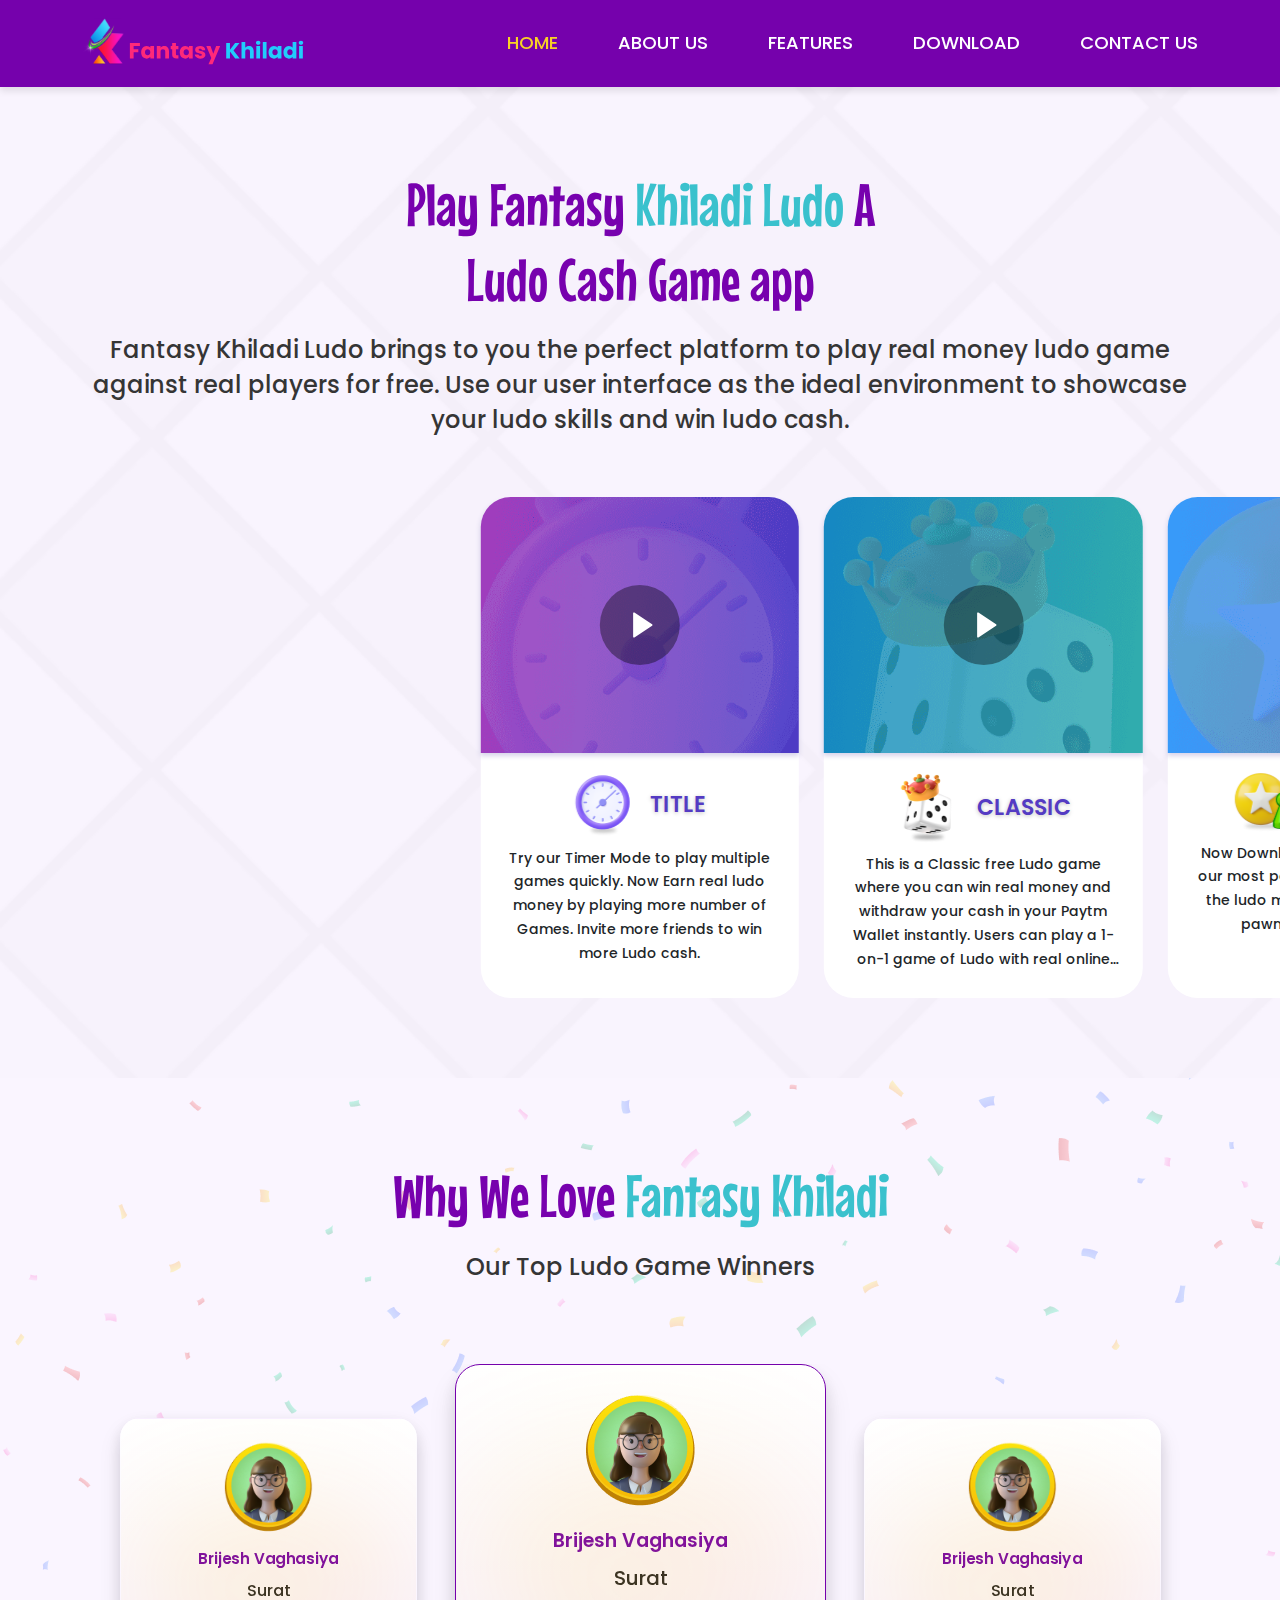
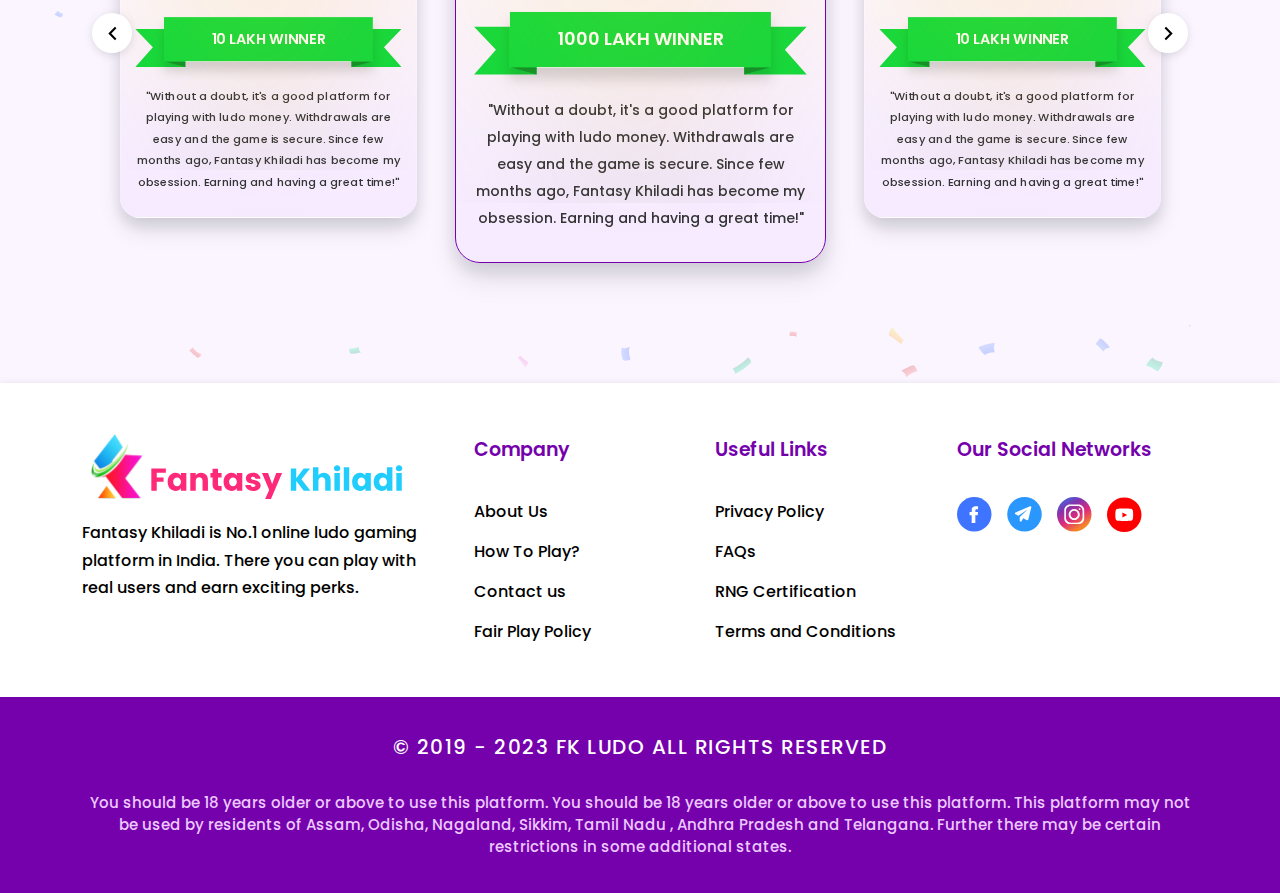
==== commit 6efa922d: "home page" ====
--- a/index.html
+++ b/index.html
@@ -90,7 +90,7 @@
   <!-- // _BEGIN > PAGE MAIN CONTENT < SHB // -->
   <main class="shb-main">
     <!-- // _BEGIN > HERO SECTION < SHB -->
-    <section class="fank-hero-section">
+    <section class="fank-hero-section d-none">
       <div class="container">
         <div class="fank-hero-wrapper">
           <div class="fank-hero-content">
@@ -112,7 +112,7 @@
     <!-- // _ENDS > HERO SECTION < SHB -->
 
     <!-- // _BEGIN > DOWNlOAD STATS SECTION < SHB -->
-    <section class="fank-download-stats-section">
+    <section class="fank-download-stats-section d-none">
       <div class="container">
         <div class="fank-download-stats-wrapper">
 
@@ -199,7 +199,7 @@
     <!-- // _ENDS > DOWNlOAD STATS SECTION < SHB -->
 
     <!-- // _BEGIN > PLAY FANTASY SECTION < SHB -->
-    <section class="play-fantasy-section">
+    <section class="play-fantasy-section ">
       <div class="container">
         <div class="fank-section-header">
           <h2 class="fank-section-title text-center">Play Fantasy <span>Khiladi Ludo</span> A Ludo Cash Game app</h2>
@@ -309,7 +309,7 @@
     <!-- // _ENDS > PLAY FANTASY SECTION < SHB -->
 
     <!-- // _BEGIN > HOW TO INSTALL SECTION < SHB -->
-    <section class="fank-installation-section">
+    <section class="fank-installation-section d-none">
       <div class="container">
         <div class="fank-section-header">
           <h2 class="fank-section-title">How to <span>download Ludo Game?</span></h2>
@@ -400,7 +400,7 @@
     <!-- // _ENDS > HOW TO INSTALL SECTION < SHB -->
 
     <!-- // _BEGIN > GREAT FEATURE SECTION < SHB -->
-    <section class="fank-feature-section">
+    <section class="fank-feature-section d-none">
       <div class="container">
         <div class="fank-feature-header">
           <h2 class="fank-section-title">Our Special Features</h2>
@@ -498,12 +498,113 @@
     </section>
     <!-- // _ENDS > GREAT FEATURE SECTION < SHB -->
 
-    <!-- // _BEGIN > FANTASY KHILADI SECTION < SHB -->
+    <!-- // _BEGIN > WHY WE LOVE FANTASY KHILADI < SHB -->
+    <section class="why-we-love-fantasy-khildai-section">
+        <div class="container">
+          <div class="why-we-love-fantasy-khildai-row">
+            <div class="fank-feature-header">
+              <h2 class="fank-section-title text-center">Why We Love <span>Fantasy Khiladi</span></h2>
+              <p class="fank-section-sub-title text-center">
+                Our Top Ludo Game Winners
+              </p>
+            </div>
+            <div class="why-we-love-fantasy-khildai-review-wrap">
+                <!-- Slider main container -->
+                <div class="swiper-container why-we-love-fk-review">
+                  <!-- Additional required wrapper -->
+                  <div class="swiper-wrapper">
+                      <!-- Slides -->
+                      <div class="swiper-slide">
+                          <div class="quote-container">
+                              <div class="mx-auto">
+                                <img src="./assets/images/profile-img/profile-2.png" class="img-fluid" alt="" />
+                              </div>
+                              <h5>Brijesh Vaghasiya</h5>
+                              <h6>Surat</h6>
+                              <div class="quote-container-winner-wrap">
+                                <!-- <img src="./assets/images/cover-images/green_icon.svg" class="img-fluid" alt="" /> -->
+                                <h4>1000 Lakh Winner</h4>
+                              </div>
+                              <p class="mb-0">"Without a doubt, it's a good platform for playing with ludo money. Withdrawals are easy and the game is secure. Since few months ago, Fantasy Khiladi has become my obsession. Earning and having a great time!"</p>
+                          </div>
+                      </div>
+                      <div class="swiper-slide">
+                        <div class="quote-container">
+                          <div class="mx-auto">
+                            <img src="./assets/images/profile-img/profile-2.png" class="img-fluid" alt="" />
+                          </div>
+                          <h5>Brijesh Vaghasiya</h5>
+                          <h6>Surat</h6>
+                          <div class="quote-container-winner-wrap">
+                            <!-- <img src="./assets/images/cover-images/green_icon.svg" class="img-fluid" alt="" /> -->
+                            <h4>10 Lakh Winner</h4>
+                          </div>
+                          <p class="mb-0">"Without a doubt, it's a good platform for playing with ludo money. Withdrawals are easy and the game is secure. Since few months ago, Fantasy Khiladi has become my obsession. Earning and having a great time!"</p>
+                        </div>
+                      </div>
+                      <div class="swiper-slide">
+                        <div class="quote-container">
+                          <div class="mx-auto">
+                            <img src="./assets/images/profile-img/profile-2.png" class="img-fluid" alt="" />
+                          </div>
+                          <h5>Brijesh Vaghasiya</h5>
+                          <h6>Surat</h6>
+                          <div class="quote-container-winner-wrap">
+                            <!-- <img src="./assets/images/cover-images/green_icon.svg" class="img-fluid" alt="" /> -->
+                            <h4>10 Lakh Winner</h4>
+                          </div>
+                          <p class="mb-0">"Without a doubt, it's a good platform for playing with ludo money. Withdrawals are easy and the game is secure. Since few months ago, Fantasy Khiladi has become my obsession. Earning and having a great time!"</p>
+                        </div>
+                      </div>
+                      <div class="swiper-slide">
+                        <div class="quote-container">
+                          <div class="mx-auto">
+                            <img src="./assets/images/profile-img/profile-2.png" class="img-fluid" alt="" />
+                          </div>
+                          <h5>Brijesh Vaghasiya</h5>
+                          <h6>Surat</h6>
+                          <div class="quote-container-winner-wrap">
+                            <!-- <img src="./assets/images/cover-images/green_icon.svg" class="img-fluid" alt="" /> -->
+                            <h4>10 Lakh Winner</h4>
+                          </div>
+                          <p class="mb-0">"Without a doubt, it's a good platform for playing with ludo money. Withdrawals are easy and the game is secure. Since few months ago, Fantasy Khiladi has become my obsession. Earning and having a great time!"</p>
+                        </div>
+                      </div>
+                      <div class="swiper-slide">
+                        <div class="quote-container">
+                          <div class="mx-auto">
+                            <img src="./assets/images/profile-img/profile-2.png" class="img-fluid" alt="" />
+                          </div>
+                          <h5>Brijesh Vaghasiya</h5>
+                          <h6>Surat</h6>
+                          <div class="quote-container-winner-wrap">
+                            <!-- <img src="./assets/images/cover-images/green_icon.svg" class="img-fluid" alt="" /> -->
+                            <h4>10 Lakh Winner</h4>
+                          </div>
+                          <p class="mb-0">"Without a doubt, it's a good platform for playing with ludo money. Withdrawals are easy and the game is secure. Since few months ago, Fantasy Khiladi has become my obsession. Earning and having a great time!"</p>
+                        </div>
+                      </div>
+                  </div>
+                    <!-- If we need navigation buttons -->
+                  <div class="swiper-button-prev swiper-arrow">
+                    <svg xmlns="http://www.w3.org/2000/svg" viewBox="0 0 24 24" width="24" height="24"><path fill="none" d="M0 0h24v24H0z"/><path d="M10.828 12l4.95 4.95-1.414 1.414L8 12l6.364-6.364 1.414 1.414z"/></svg>
+                  </div>
+                  <div class="swiper-button-next swiper-arrow">
+                    <svg xmlns="http://www.w3.org/2000/svg" viewBox="0 0 24 24" width="24" height="24"><path fill="none" d="M0 0h24v24H0z"/><path d="M13.172 12l-4.95-4.95 1.414-1.414L16 12l-6.364 6.364-1.414-1.414z"/></svg>
+                  </div>
+                </div>
+            </div>
+          </div>
+        </div>
+    </section>
+    <!-- // _BEGIN > WHY WE LOVE FANTASY KHILADI < SHB -->
+
+    <!-- // _ENDS > FANTASY KHILADI SECTION < SHB -->
     <section class=""></section>
     <!-- // _ENDS > FANTASY KHILADI SECTION < SHB -->
 
     <!-- // _BEGIN > BRAND PARTNER SECTION < SHB -->
-    <section class="fank-brand-section">
+    <section class="fank-brand-section d-none">
       <div class="container">
         <div class="fank-brand-flex-items">
           <div class="fank-brand-flex-header">
@@ -530,7 +631,7 @@
     <!-- // _ENDS > BRAND PARTNER SECTION < SHB -->
 
     <!-- // _BEGIN > FAQ SECTION < SHB -->
-    <section class="fank-faq-section">
+    <section class="fank-faq-section d-none">
       <div class="container">
         <h2 class="fank-section-title text-center">
           Here are some
--- a/assets/stylesheets/styles.css
+++ b/assets/stylesheets/styles.css
@@ -533,7 +533,6 @@
   background-color: var(--color-white);
   padding: 50px 0;
   box-shadow: rgba(99, 99, 99, 0.2) 0px 2px 8px 0px;
-  margin-top: 100px;
 }
 
 .footer-row {
@@ -1067,6 +1066,14 @@
 /* - // _ENDS > EVENTS SECTION STYLES < SHB // - */
 
 /* - // _BEGIN > FANTASY KHILADI SECTION STYLES < SHB // - */
+.why-we-love-fantasy-khildai-section{
+  background-color: #faf5ff;
+  background-image: url(../images/backgrounds/ribin-cover.png);
+  padding: 80px 0;
+}
+.why-we-love-fantasy-khildai-section .fank-section-title span {
+  color: #3ac1cd;
+}
 /* - // _ENDS > FANTASY KHILADI SECTION STYLES < SHB // - */
 
 /* - // _BEGIN > FAQ WITH PARTNER SECTION STYLES < SHB // - */
@@ -1276,3 +1283,139 @@
   display: none;
 }
 /* PLAY FANTASY SECTION MODAL // */
+
+/* // _BEGIN > WHY WE LOVE FANTASY KHILADI < SHB */
+.why-we-love-fantasy-khildai-review-wrap .swiper-container {
+  position:relative;
+  width: 100%;
+  overflow-x: hidden;
+}
+/* .why-we-love-fantasy-khildai-review-wrap .swiper-container > .swiper-slide__content {
+  position:absolute;
+  top:0;
+} */
+.why-we-love-fantasy-khildai-review-wrap .swiper-slide {
+  transition:all 200ms linear;
+  transform: scale(0.8);
+}
+.quote-container{
+  min-height: 450px;
+  position: relative;
+  background: linear-gradient(180deg, #FFFFFF 0%, #F6EAFF 100%);
+  box-shadow: rgb(17 17 26 / 10%) 0px 0px 0px, rgb(17 17 26 / 10%) 0px 8px 18px, rgb(17 17 26 / 10%) 0px 16px 28px;
+  height: auto;
+  overflow: hidden;
+  border: 0px;
+  border-radius: 25px;
+  text-align: center;
+  margin: 0 0 40px;
+  padding: 30px 18px;
+  border: 1px solid transparent;
+  transition: all 0.3s;
+}
+.why-we-love-fantasy-khildai-review-wrap .swiper-slide-active .quote-container{
+  border-color: var(--color-alpha);
+}
+.quote-container:hover{
+  border-color: var(--color-black);
+}
+.quote-container::after{
+  content: "";
+  position: absolute;
+  left: 0;
+  right: 0;
+  top: 0;
+  bottom: 0;
+  background-image: url(../images/cover-images/shedow.png);
+  background-size: cover;
+  background-repeat: no-repeat;
+  background-position: center;
+  width: 100%;
+  height: 100%;
+}
+.why-we-love-fantasy-khildai-review-wrap .swiper-slide-active{
+  transform: scale(1);
+  /* background: #fc0; */
+}
+.position-relative{
+  position: relative;
+}
+.mx-auto{
+  margin: 0 auto;
+}
+.quote-container h5{
+  color: #7401AA;
+  font-size: 28px;
+  font-weight: 600;
+  font-family: var(--font-secondary);
+  text-align: center;
+  margin-top: 15px;
+}
+.quote-container h6{
+  color: #242324;
+  font-size: 20px;
+  font-weight: 500;
+  font-family: var(--font-secondary);
+  margin-bottom: 10px;
+}
+.quote-container-winner-wrap  {
+  background-image: url(../images/cover-images/green_icon.svg);
+  background-size: contain;
+  background-position: center;
+  background-repeat: no-repeat;
+  padding: 20px 52px 47px;
+  display: flex;
+  align-items: center;
+  justify-content: center;
+  margin-top: 15px;
+  width: 100%;
+}
+.quote-container-winner-wrap h4{
+  font-size: 27px;
+  color: var(--color-white);
+  font-family: var(--font-secondary);
+  font-weight: 600;
+  text-transform: uppercase;
+  margin-bottom: 0;
+}
+.quote-container p{
+  font-size: 20px;
+  text-align: center;
+  font-weight: 500;
+  padding: 0 20px;
+  line-height: 27px;
+  margin-top: 10px;
+  display: -webkit-box;
+  -webkit-box-orient: vertical;
+  -webkit-line-clamp: 6;
+  overflow: hidden;
+  text-overflow: ellipsis;
+}
+.why-we-love-fk-review .swiper-arrow{
+  width: 60px;
+  height: 60px;
+  background-color: var(--color-white);
+  border-radius: 100%;
+  margin-top: 0;
+  top: 50%;
+  transform: translateY(-50%);
+  box-shadow: rgba(99, 99, 99, 0.2) 0px 2px 8px 0px;
+  transition: all 0.3s;
+}
+.why-we-love-fk-review .swiper-arrow:hover{
+  background-color: var(--color-alpha);
+}
+.why-we-love-fk-review .swiper-arrow:hover svg{
+  fill: var(--color-white);
+}
+.why-we-love-fk-review .swiper-arrow::after{
+  display: none;
+}
+.why-we-love-fk-review .swiper-arrow svg{
+  width: 40px;
+  height: 40px;
+}
+/* .why-we-love-fantasy-khildai-review-wrap .swiper-slide__content {
+  height: 300px;
+} */
+/* // _ENDS > WHY WE LOVE FANTASY KHILADI < SHB --> */--- a/assets/stylesheets/responsive.css
+++ b/assets/stylesheets/responsive.css
@@ -112,6 +112,30 @@
     line-height: inherit;
   }
   /* brij end */
+  /* brij 0 start */
+  .quote-container h5{
+    font-size: 19px;
+    margin-top: 20px;
+  }
+  .quote-container-winner-wrap h4{
+    font-size: 22px;
+  }
+  .quote-container p{
+    font-size: 16px;
+  }
+
+.quote-container-winner-wrap{
+    padding: 24px 52px 47px;
+}
+  .why-we-love-fk-review .swiper-arrow {
+    width: 40px;
+    height: 40px;
+  }
+  .why-we-love-fk-review .swiper-arrow svg {
+    width: 25px;
+    height: 25px;
+  }
+  /* brij 0 end */
 }
 
 @media only screen and (max-width: 1439px) {
@@ -133,6 +157,16 @@
   }
 
   /* _ENS > RESPONSIVE STYLES < SHB */
+  /* brij 0 start */
+  .quote-container-winner-wrap h4{
+    font-size: 18px;
+  }
+  .quote-container p{
+    font-size: 14px;
+    padding: 0;
+    margin-top: 0;
+  }
+  /* brij 0 end */
 }
 
 @media only screen and (max-width: 1365px) {
@@ -384,6 +418,11 @@
     font-size: 30px;
   }
   /* brij end */
+  /* brij 0 start */
+  .quote-container{
+    padding: 20px 18px;
+  }
+  /* brij 0 end */
 }
 
 @media only screen and (max-width: 575px) {
@@ -462,8 +501,25 @@
     line-height: 25px;
   }
   /* brij end */
-}
-
+  /* brij 0 start */
+  .swiper-button-prev, .swiper-rtl .swiper-button-next{
+    left: 0;
+  }
+  .why-we-love-fk-review .swiper-button-next, .why-we-love-fk-review .swiper-rtl .swiper-button-prev{
+    right: 0;
+  }
+  .quote-container-winner-wrap{
+    padding: 25px 52px 47px;
+  }
+  /* brij 0 end */
+}
+  /* brij 0 start */
+@media (max-width: 400px){
+    .quote-container-winner-wrap{
+        padding: 27px 52px 47px;
+      }
+}
+  /* brij 0 end */
 @media only screen and (max-width: 481px) {
   /* _BEGIN > RESPONSIVE STYLES < SHB */
   /* _ENS > RESPONSIVE STYLES < SHB */
@@ -472,6 +528,15 @@
 @media only screen and (max-width: 351px) {
   /* _BEGIN > RESPONSIVE STYLES < SHB */
   /* _ENS > RESPONSIVE STYLES < SHB */
+  /* brij 0 start */
+  .quote-container-winner-wrap h4 {
+    font-size: 16px;
+    }
+    .quote-container-winner-wrap{
+        padding: 30px 52px 47px;
+    }
+  /* brij 0 end */
+
 }
 
 @media only screen and (max-width: 320px) {
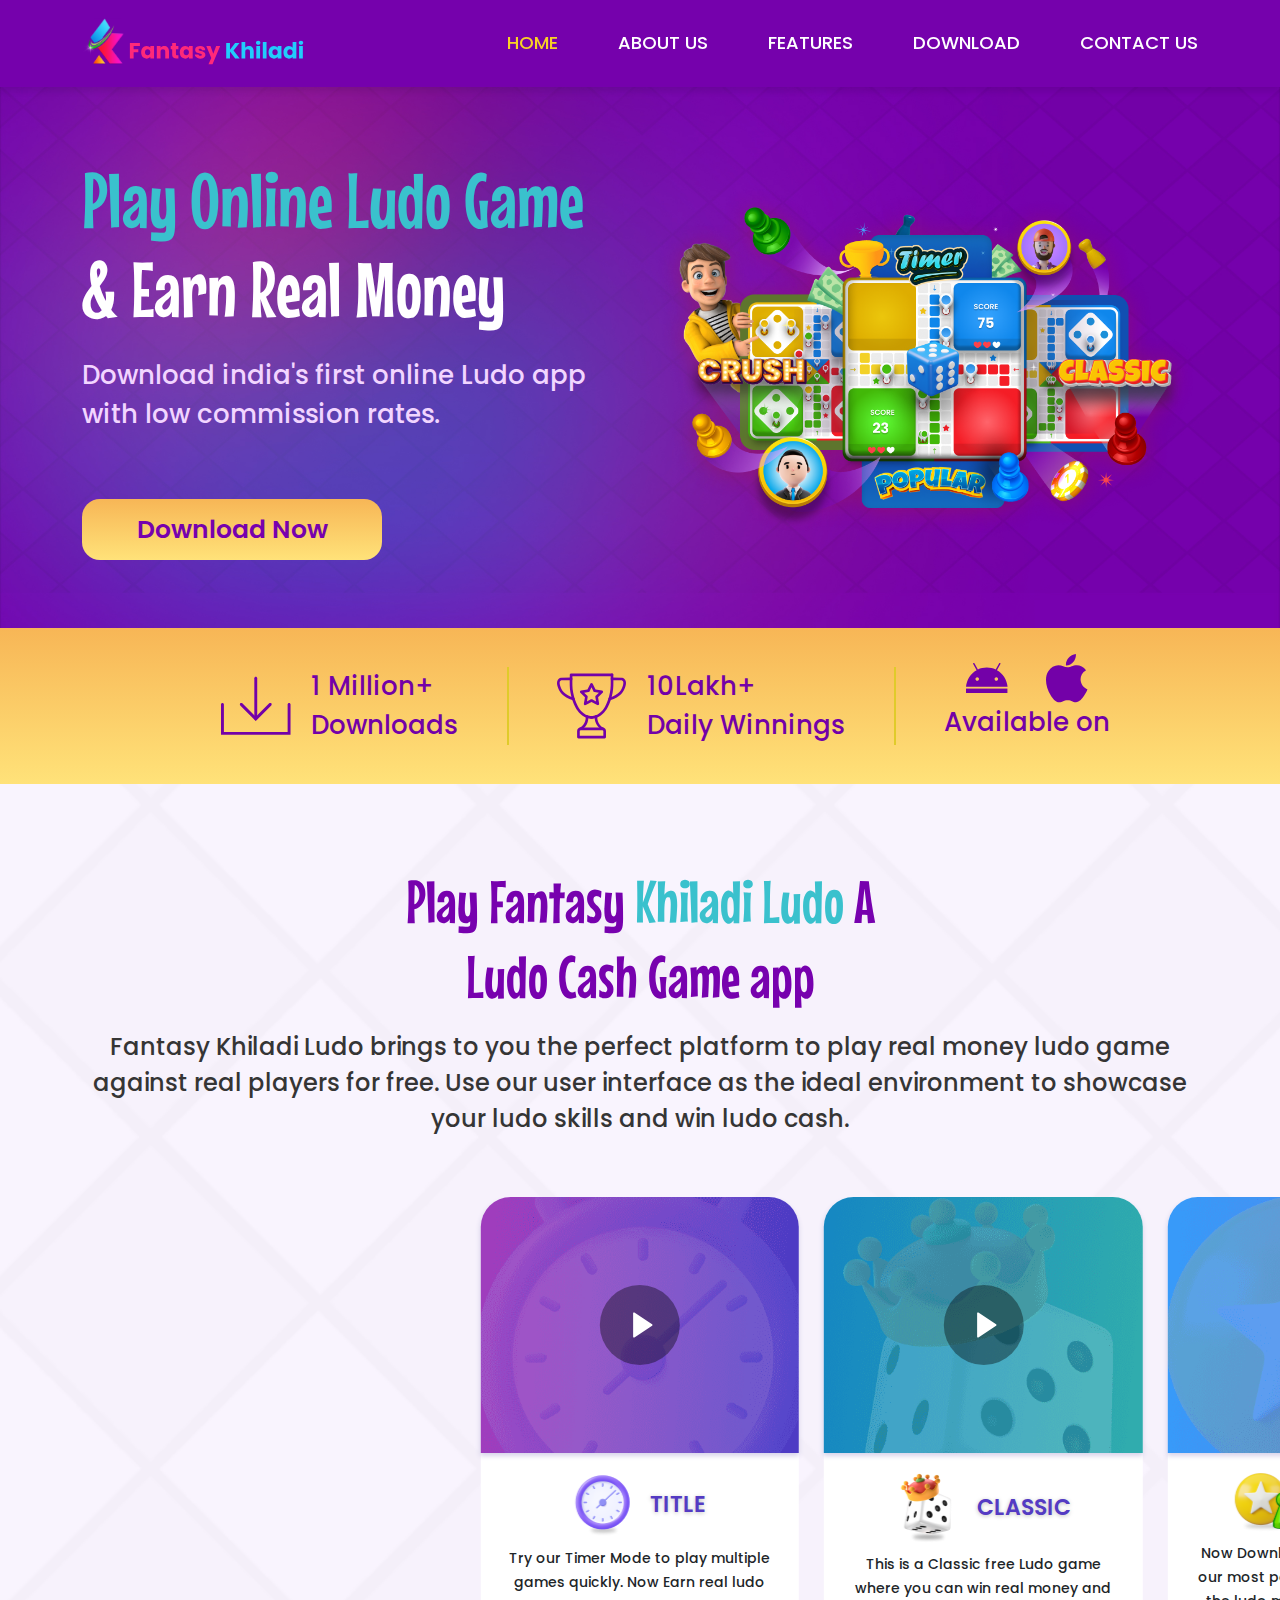
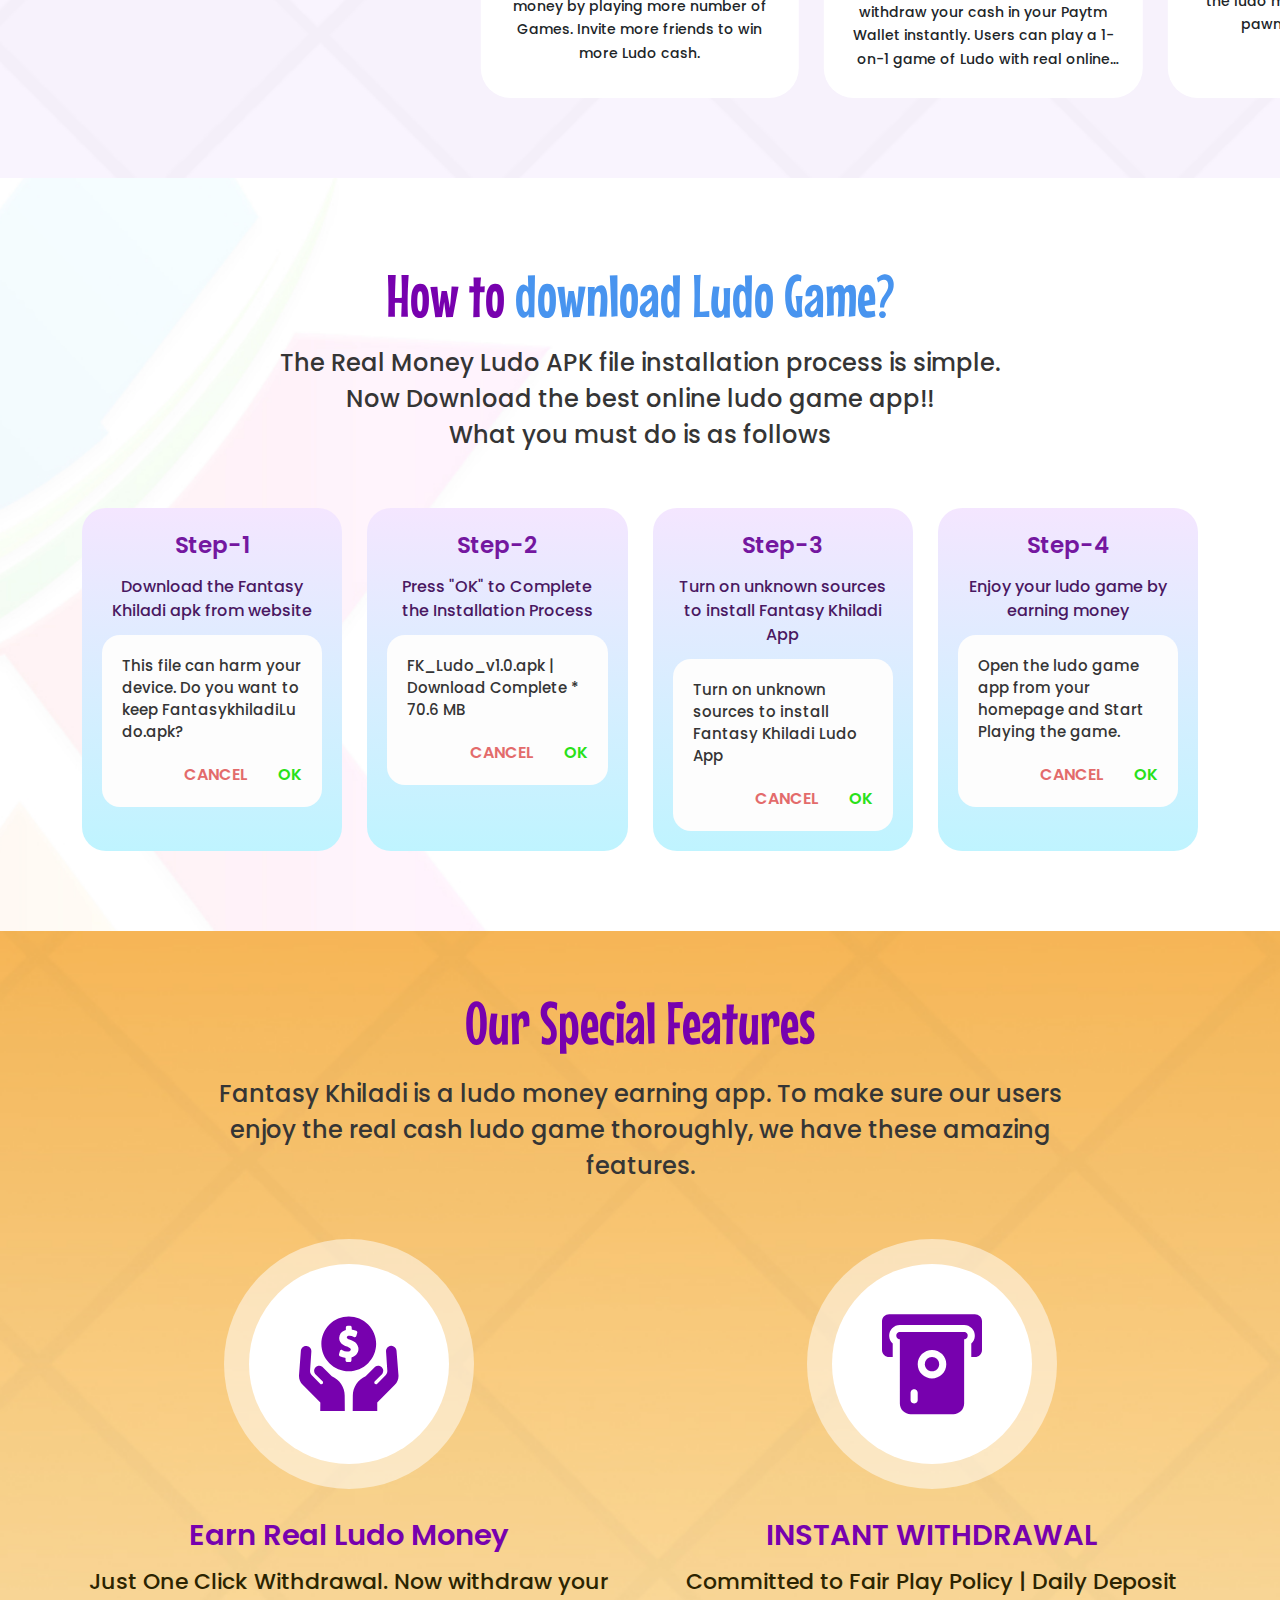
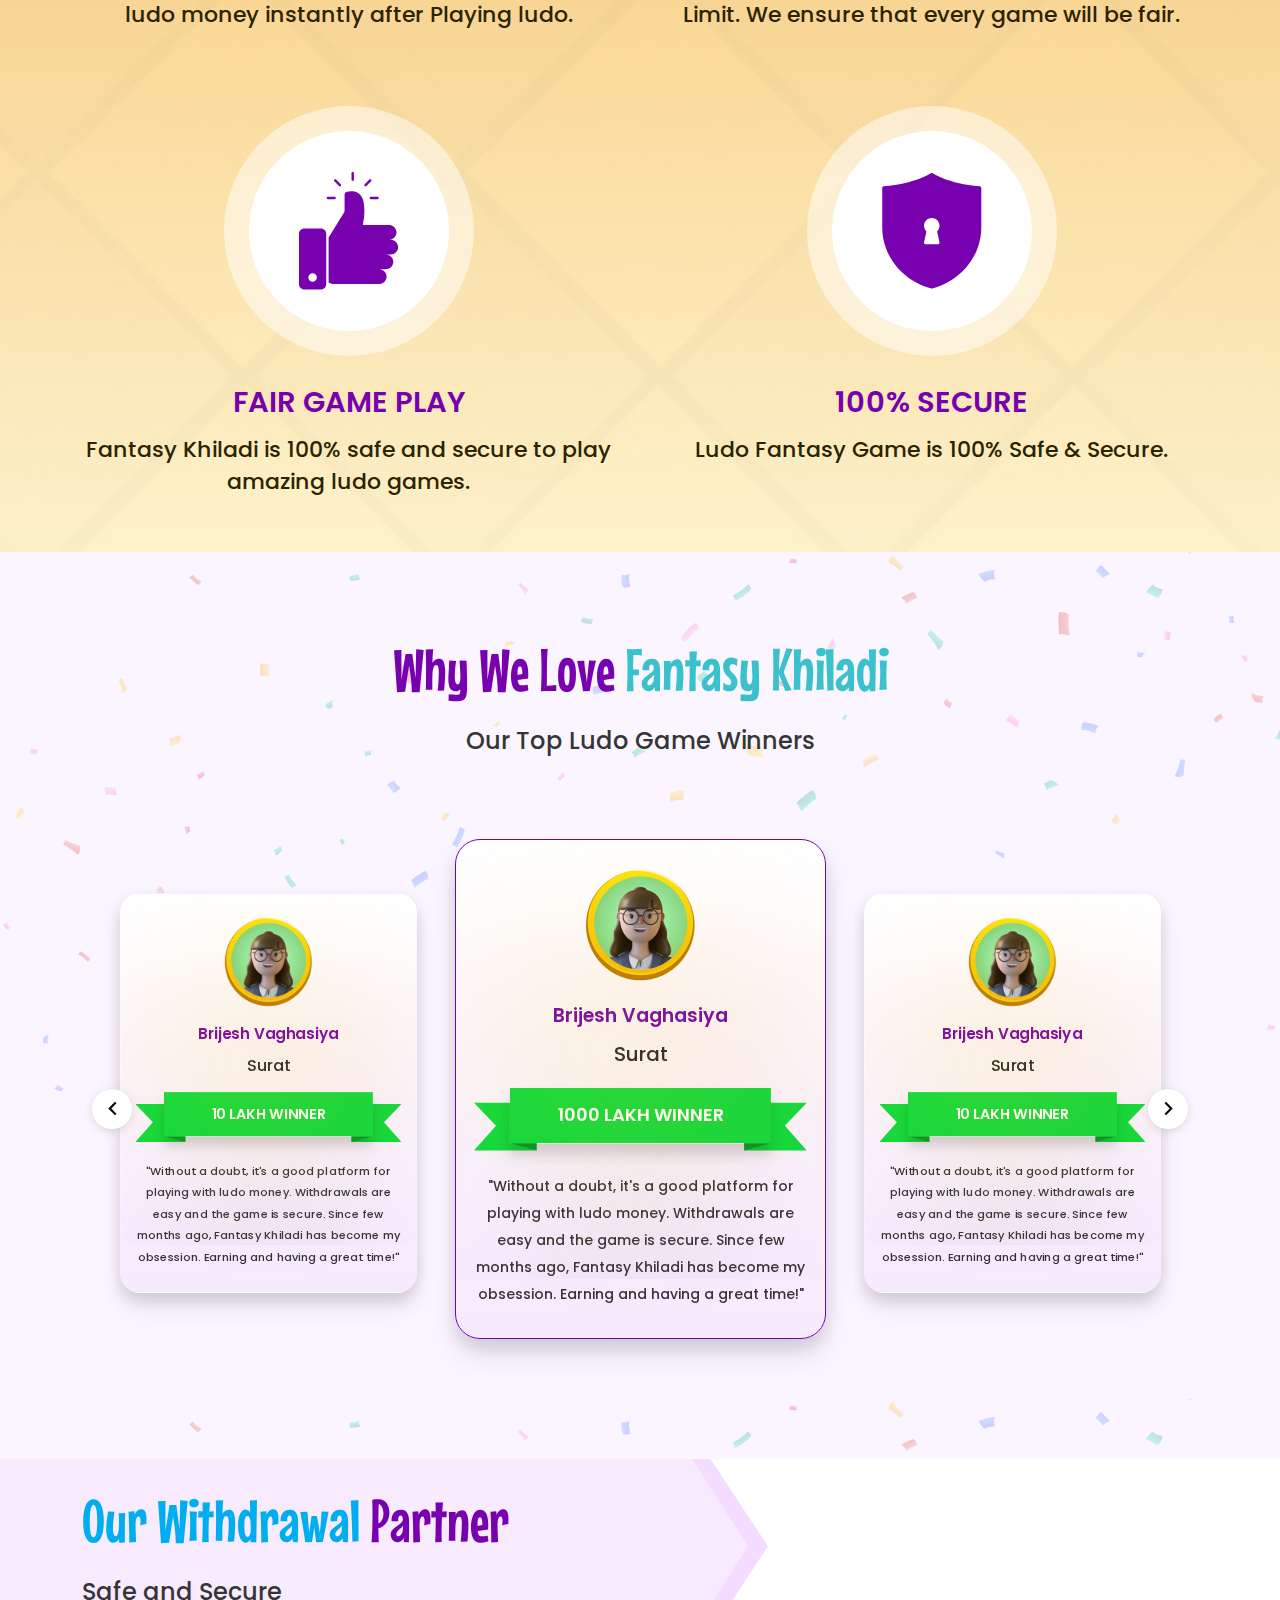
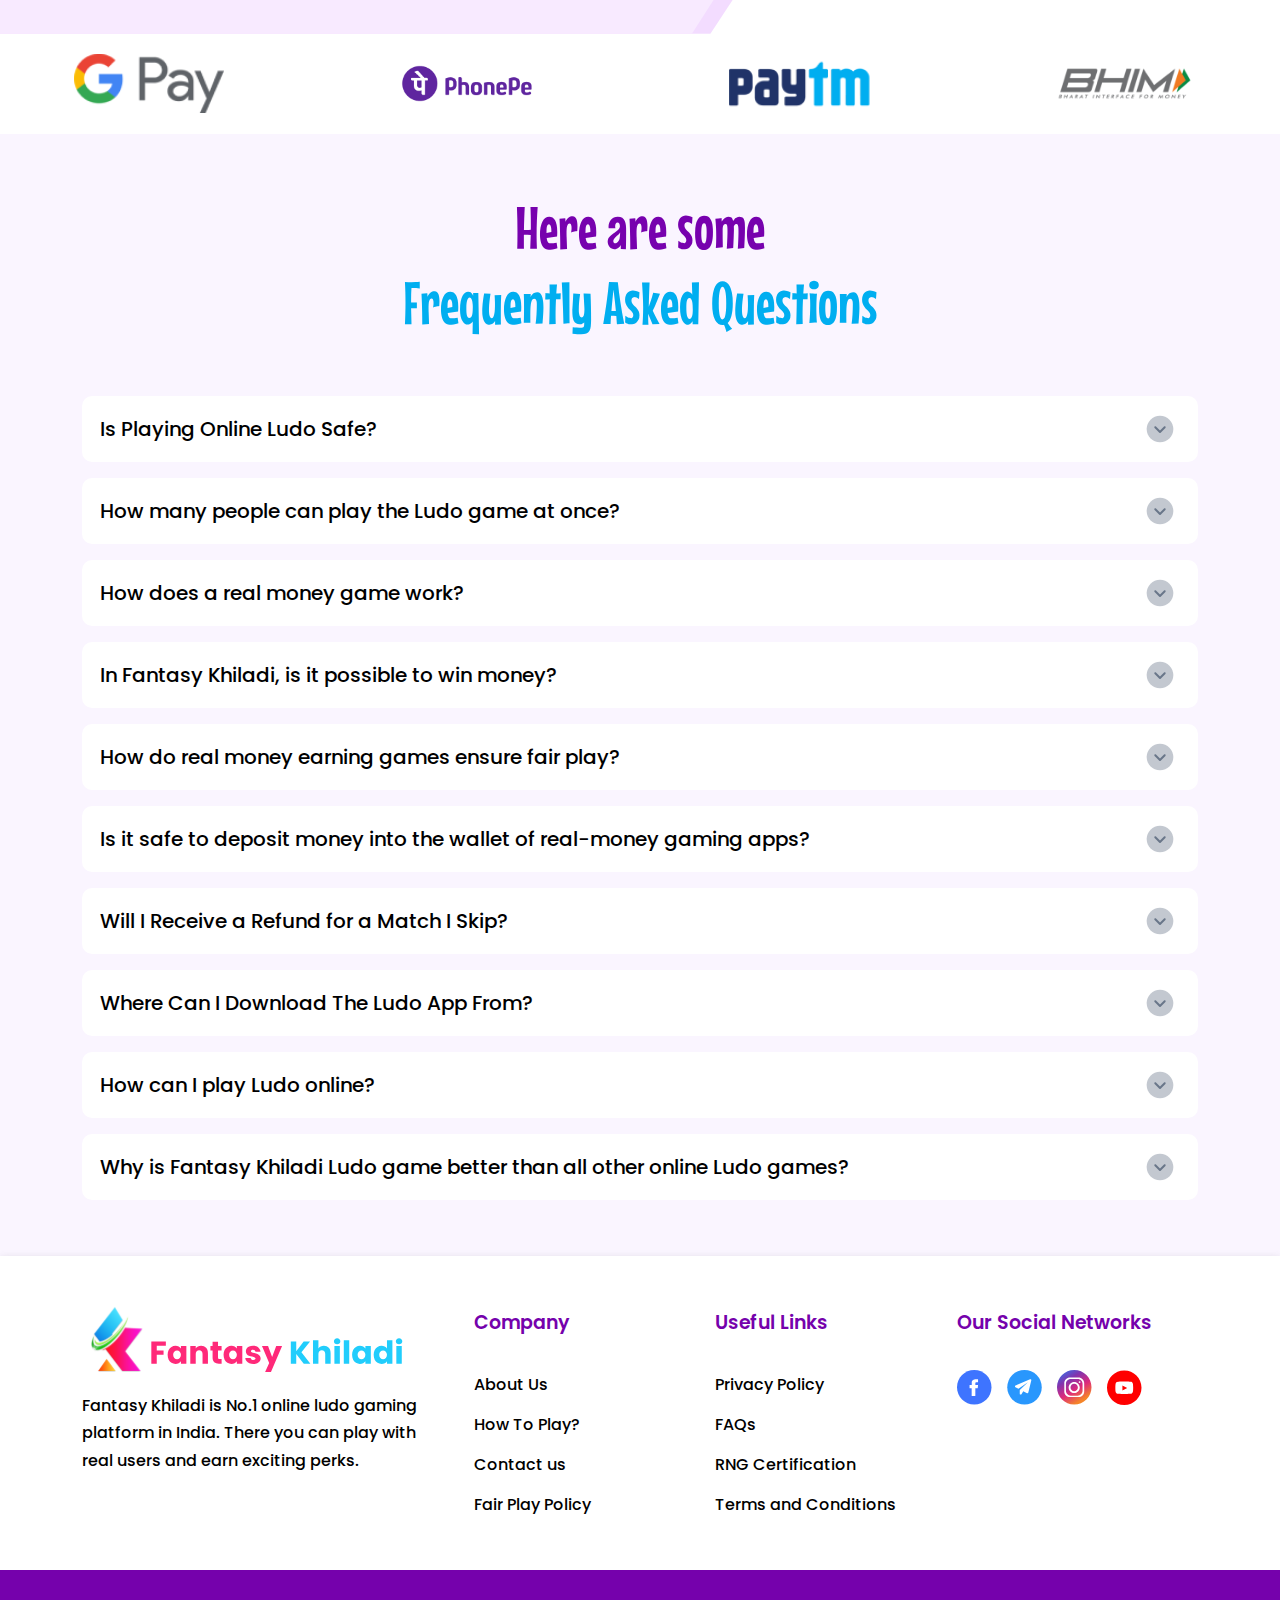
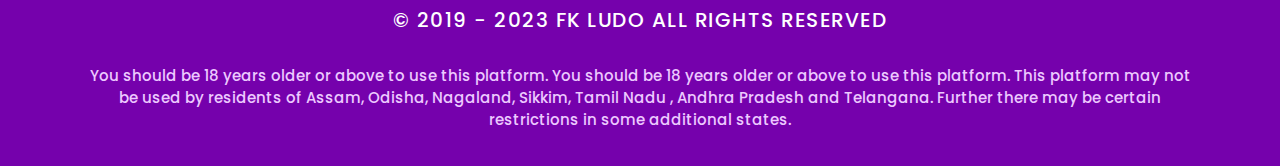
==== commit 8568bb7a: "update" ====
--- a/index.html
+++ b/index.html
@@ -15,9 +15,9 @@
   <!-- // _ENDS > REQUIRED META TAGS < SHB // -->
 
   <!-- // _BEGIN > REQUIRED ICONS LINK < SHB // -->
-  <link rel="icon" href="assets/images/favicon.ico" />
-  <link rel="shortcut icon" href="assets/images/favicon.ico" />
-  <link rel="apple-touch-icon" href="assets/images/favicon.ico" />
+  <link rel="icon" href="assets/images/favicon.png" />
+  <link rel="shortcut icon" href="assets/images/favicon.png" />
+  <link rel="apple-touch-icon" href="assets/images/favicon.png" />
   <!-- // _ENDS > REQUIRED ICONS LINK < SHB // -->
 
   <!-- // _BEGIN > REQUIRED STYLESHEETS LINKS < SHB // -->
@@ -90,7 +90,7 @@
   <!-- // _BEGIN > PAGE MAIN CONTENT < SHB // -->
   <main class="shb-main">
     <!-- // _BEGIN > HERO SECTION < SHB -->
-    <section class="fank-hero-section d-none">
+    <section class="fank-hero-section">
       <div class="container">
         <div class="fank-hero-wrapper">
           <div class="fank-hero-content">
@@ -112,7 +112,7 @@
     <!-- // _ENDS > HERO SECTION < SHB -->
 
     <!-- // _BEGIN > DOWNlOAD STATS SECTION < SHB -->
-    <section class="fank-download-stats-section d-none">
+    <section class="fank-download-stats-section">
       <div class="container">
         <div class="fank-download-stats-wrapper">
 
@@ -199,7 +199,7 @@
     <!-- // _ENDS > DOWNlOAD STATS SECTION < SHB -->
 
     <!-- // _BEGIN > PLAY FANTASY SECTION < SHB -->
-    <section class="play-fantasy-section ">
+    <section class="play-fantasy-section">
       <div class="container">
         <div class="fank-section-header">
           <h2 class="fank-section-title text-center">Play Fantasy <span>Khiladi Ludo</span> A Ludo Cash Game app</h2>
@@ -309,7 +309,7 @@
     <!-- // _ENDS > PLAY FANTASY SECTION < SHB -->
 
     <!-- // _BEGIN > HOW TO INSTALL SECTION < SHB -->
-    <section class="fank-installation-section d-none">
+    <section class="fank-installation-section">
       <div class="container">
         <div class="fank-section-header">
           <h2 class="fank-section-title">How to <span>download Ludo Game?</span></h2>
@@ -400,7 +400,7 @@
     <!-- // _ENDS > HOW TO INSTALL SECTION < SHB -->
 
     <!-- // _BEGIN > GREAT FEATURE SECTION < SHB -->
-    <section class="fank-feature-section d-none">
+    <section class="fank-feature-section">
       <div class="container">
         <div class="fank-feature-header">
           <h2 class="fank-section-title">Our Special Features</h2>
@@ -498,113 +498,109 @@
     </section>
     <!-- // _ENDS > GREAT FEATURE SECTION < SHB -->
 
-    <!-- // _BEGIN > WHY WE LOVE FANTASY KHILADI < SHB -->
+    <!-- // _BEGIN > FANTASY KHILADI SECTION < SHB -->
     <section class="why-we-love-fantasy-khildai-section">
-        <div class="container">
-          <div class="why-we-love-fantasy-khildai-row">
-            <div class="fank-feature-header">
-              <h2 class="fank-section-title text-center">Why We Love <span>Fantasy Khiladi</span></h2>
-              <p class="fank-section-sub-title text-center">
-                Our Top Ludo Game Winners
-              </p>
-            </div>
-            <div class="why-we-love-fantasy-khildai-review-wrap">
-                <!-- Slider main container -->
-                <div class="swiper-container why-we-love-fk-review">
-                  <!-- Additional required wrapper -->
-                  <div class="swiper-wrapper">
-                      <!-- Slides -->
-                      <div class="swiper-slide">
-                          <div class="quote-container">
-                              <div class="mx-auto">
-                                <img src="./assets/images/profile-img/profile-2.png" class="img-fluid" alt="" />
-                              </div>
-                              <h5>Brijesh Vaghasiya</h5>
-                              <h6>Surat</h6>
-                              <div class="quote-container-winner-wrap">
-                                <!-- <img src="./assets/images/cover-images/green_icon.svg" class="img-fluid" alt="" /> -->
-                                <h4>1000 Lakh Winner</h4>
-                              </div>
-                              <p class="mb-0">"Without a doubt, it's a good platform for playing with ludo money. Withdrawals are easy and the game is secure. Since few months ago, Fantasy Khiladi has become my obsession. Earning and having a great time!"</p>
-                          </div>
+      <div class="container">
+        <div class="why-we-love-fantasy-khildai-row">
+          <div class="fank-feature-header">
+            <h2 class="fank-section-title text-center">Why We Love <span>Fantasy Khiladi</span></h2>
+            <p class="fank-section-sub-title text-center">
+              Our Top Ludo Game Winners
+            </p>
+          </div>
+          <div class="why-we-love-fantasy-khildai-review-wrap">
+              <!-- Slider main container -->
+              <div class="swiper-container why-we-love-fk-review">
+                <!-- Additional required wrapper -->
+                <div class="swiper-wrapper">
+                    <!-- Slides -->
+                    <div class="swiper-slide">
+                        <div class="quote-container">
+                            <div class="mx-auto">
+                              <img src="./assets/images/profile-img/profile-2.png" class="img-fluid" alt="" />
+                            </div>
+                            <h5>Brijesh Vaghasiya</h5>
+                            <h6>Surat</h6>
+                            <div class="quote-container-winner-wrap">
+                              <!-- <img src="./assets/images/cover-images/green_icon.svg" class="img-fluid" alt="" /> -->
+                              <h4>1000 Lakh Winner</h4>
+                            </div>
+                            <p class="mb-0">"Without a doubt, it's a good platform for playing with ludo money. Withdrawals are easy and the game is secure. Since few months ago, Fantasy Khiladi has become my obsession. Earning and having a great time!"</p>
+                        </div>
+                    </div>
+                    <div class="swiper-slide">
+                      <div class="quote-container">
+                        <div class="mx-auto">
+                          <img src="./assets/images/profile-img/profile-2.png" class="img-fluid" alt="" />
+                        </div>
+                        <h5>Brijesh Vaghasiya</h5>
+                        <h6>Surat</h6>
+                        <div class="quote-container-winner-wrap">
+                          <!-- <img src="./assets/images/cover-images/green_icon.svg" class="img-fluid" alt="" /> -->
+                          <h4>10 Lakh Winner</h4>
+                        </div>
+                        <p class="mb-0">"Without a doubt, it's a good platform for playing with ludo money. Withdrawals are easy and the game is secure. Since few months ago, Fantasy Khiladi has become my obsession. Earning and having a great time!"</p>
                       </div>
-                      <div class="swiper-slide">
-                        <div class="quote-container">
-                          <div class="mx-auto">
-                            <img src="./assets/images/profile-img/profile-2.png" class="img-fluid" alt="" />
-                          </div>
-                          <h5>Brijesh Vaghasiya</h5>
-                          <h6>Surat</h6>
-                          <div class="quote-container-winner-wrap">
-                            <!-- <img src="./assets/images/cover-images/green_icon.svg" class="img-fluid" alt="" /> -->
-                            <h4>10 Lakh Winner</h4>
-                          </div>
-                          <p class="mb-0">"Without a doubt, it's a good platform for playing with ludo money. Withdrawals are easy and the game is secure. Since few months ago, Fantasy Khiladi has become my obsession. Earning and having a great time!"</p>
+                    </div>
+                    <div class="swiper-slide">
+                      <div class="quote-container">
+                        <div class="mx-auto">
+                          <img src="./assets/images/profile-img/profile-2.png" class="img-fluid" alt="" />
                         </div>
+                        <h5>Brijesh Vaghasiya</h5>
+                        <h6>Surat</h6>
+                        <div class="quote-container-winner-wrap">
+                          <!-- <img src="./assets/images/cover-images/green_icon.svg" class="img-fluid" alt="" /> -->
+                          <h4>10 Lakh Winner</h4>
+                        </div>
+                        <p class="mb-0">"Without a doubt, it's a good platform for playing with ludo money. Withdrawals are easy and the game is secure. Since few months ago, Fantasy Khiladi has become my obsession. Earning and having a great time!"</p>
                       </div>
-                      <div class="swiper-slide">
-                        <div class="quote-container">
-                          <div class="mx-auto">
-                            <img src="./assets/images/profile-img/profile-2.png" class="img-fluid" alt="" />
-                          </div>
-                          <h5>Brijesh Vaghasiya</h5>
-                          <h6>Surat</h6>
-                          <div class="quote-container-winner-wrap">
-                            <!-- <img src="./assets/images/cover-images/green_icon.svg" class="img-fluid" alt="" /> -->
-                            <h4>10 Lakh Winner</h4>
-                          </div>
-                          <p class="mb-0">"Without a doubt, it's a good platform for playing with ludo money. Withdrawals are easy and the game is secure. Since few months ago, Fantasy Khiladi has become my obsession. Earning and having a great time!"</p>
+                    </div>
+                    <div class="swiper-slide">
+                      <div class="quote-container">
+                        <div class="mx-auto">
+                          <img src="./assets/images/profile-img/profile-2.png" class="img-fluid" alt="" />
                         </div>
+                        <h5>Brijesh Vaghasiya</h5>
+                        <h6>Surat</h6>
+                        <div class="quote-container-winner-wrap">
+                          <!-- <img src="./assets/images/cover-images/green_icon.svg" class="img-fluid" alt="" /> -->
+                          <h4>10 Lakh Winner</h4>
+                        </div>
+                        <p class="mb-0">"Without a doubt, it's a good platform for playing with ludo money. Withdrawals are easy and the game is secure. Since few months ago, Fantasy Khiladi has become my obsession. Earning and having a great time!"</p>
                       </div>
-                      <div class="swiper-slide">
-                        <div class="quote-container">
-                          <div class="mx-auto">
-                            <img src="./assets/images/profile-img/profile-2.png" class="img-fluid" alt="" />
-                          </div>
-                          <h5>Brijesh Vaghasiya</h5>
-                          <h6>Surat</h6>
-                          <div class="quote-container-winner-wrap">
-                            <!-- <img src="./assets/images/cover-images/green_icon.svg" class="img-fluid" alt="" /> -->
-                            <h4>10 Lakh Winner</h4>
-                          </div>
-                          <p class="mb-0">"Without a doubt, it's a good platform for playing with ludo money. Withdrawals are easy and the game is secure. Since few months ago, Fantasy Khiladi has become my obsession. Earning and having a great time!"</p>
+                    </div>
+                    <div class="swiper-slide">
+                      <div class="quote-container">
+                        <div class="mx-auto">
+                          <img src="./assets/images/profile-img/profile-2.png" class="img-fluid" alt="" />
                         </div>
+                        <h5>Brijesh Vaghasiya</h5>
+                        <h6>Surat</h6>
+                        <div class="quote-container-winner-wrap">
+                          <!-- <img src="./assets/images/cover-images/green_icon.svg" class="img-fluid" alt="" /> -->
+                          <h4>10 Lakh Winner</h4>
+                        </div>
+                        <p class="mb-0">"Without a doubt, it's a good platform for playing with ludo money. Withdrawals are easy and the game is secure. Since few months ago, Fantasy Khiladi has become my obsession. Earning and having a great time!"</p>
                       </div>
-                      <div class="swiper-slide">
-                        <div class="quote-container">
-                          <div class="mx-auto">
-                            <img src="./assets/images/profile-img/profile-2.png" class="img-fluid" alt="" />
-                          </div>
-                          <h5>Brijesh Vaghasiya</h5>
-                          <h6>Surat</h6>
-                          <div class="quote-container-winner-wrap">
-                            <!-- <img src="./assets/images/cover-images/green_icon.svg" class="img-fluid" alt="" /> -->
-                            <h4>10 Lakh Winner</h4>
-                          </div>
-                          <p class="mb-0">"Without a doubt, it's a good platform for playing with ludo money. Withdrawals are easy and the game is secure. Since few months ago, Fantasy Khiladi has become my obsession. Earning and having a great time!"</p>
-                        </div>
-                      </div>
-                  </div>
-                    <!-- If we need navigation buttons -->
-                  <div class="swiper-button-prev swiper-arrow">
-                    <svg xmlns="http://www.w3.org/2000/svg" viewBox="0 0 24 24" width="24" height="24"><path fill="none" d="M0 0h24v24H0z"/><path d="M10.828 12l4.95 4.95-1.414 1.414L8 12l6.364-6.364 1.414 1.414z"/></svg>
-                  </div>
-                  <div class="swiper-button-next swiper-arrow">
-                    <svg xmlns="http://www.w3.org/2000/svg" viewBox="0 0 24 24" width="24" height="24"><path fill="none" d="M0 0h24v24H0z"/><path d="M13.172 12l-4.95-4.95 1.414-1.414L16 12l-6.364 6.364-1.414-1.414z"/></svg>
-                  </div>
-                </div>
-            </div>
-          </div>
-        </div>
-    </section>
-    <!-- // _BEGIN > WHY WE LOVE FANTASY KHILADI < SHB -->
-
+                    </div>
+                </div>
+                  <!-- If we need navigation buttons -->
+                <div class="swiper-button-prev swiper-arrow">
+                  <svg xmlns="http://www.w3.org/2000/svg" viewBox="0 0 24 24" width="24" height="24"><path fill="none" d="M0 0h24v24H0z"/><path d="M10.828 12l4.95 4.95-1.414 1.414L8 12l6.364-6.364 1.414 1.414z"/></svg>
+                </div>
+                <div class="swiper-button-next swiper-arrow">
+                  <svg xmlns="http://www.w3.org/2000/svg" viewBox="0 0 24 24" width="24" height="24"><path fill="none" d="M0 0h24v24H0z"/><path d="M13.172 12l-4.95-4.95 1.414-1.414L16 12l-6.364 6.364-1.414-1.414z"/></svg>
+                </div>
+              </div>
+          </div>
+        </div>
+      </div>
+  </section>
     <!-- // _ENDS > FANTASY KHILADI SECTION < SHB -->
-    <section class=""></section>
-    <!-- // _ENDS > FANTASY KHILADI SECTION < SHB -->
 
     <!-- // _BEGIN > BRAND PARTNER SECTION < SHB -->
-    <section class="fank-brand-section d-none">
+    <section class="fank-brand-section">
       <div class="container">
         <div class="fank-brand-flex-items">
           <div class="fank-brand-flex-header">
@@ -631,7 +627,7 @@
     <!-- // _ENDS > BRAND PARTNER SECTION < SHB -->
 
     <!-- // _BEGIN > FAQ SECTION < SHB -->
-    <section class="fank-faq-section d-none">
+    <section class="fank-faq-section">
       <div class="container">
         <h2 class="fank-section-title text-center">
           Here are some
@@ -734,19 +730,19 @@
               games?</button>
             <div class="panel">
               <p>Fantasy Khiladi is better than all other online ludo game because:-
-                <ul class="simple-list" style="padding-left: 14px;">
-                  <li><b>Play Ludo online:</b> Play Fantasy Khiladi Ludo to recreate the enjoyment of traditional board
-                    games online.</li>
-                  <li><b>Best free Ludo app:</b> Play your casual ludo board games online, absolutely FREE.</li>
-                  <li><b>Play and win money:</b> Use your skills to earn ludo money like crazy.</li>
-                  <li><b>Real Players:</b> No bots or tricks, show off your real skills.</li>
-                  <li><b>Win money &amp; daily rewards:</b> Now Withdraw your Ludo Money instantly into your UPI, bank
-                    account.</li>
-                  <li><b>Different Modes:</b> There are different Fantasy Khiladi ludo modes such as classic, popular,
-                    timer and crush. You can start the match by selecting any of the modes and play ludo online.</li>
-                  <li><b>24*7 Customer Support:</b> Always got your back at mailto: <a
-                      href="mailto:support@fantasykhiladi.com">support@fantasykhiladi.com</a></li>
-                </ul>
+              <ul class="simple-list" style="padding-left: 14px;">
+                <li><b>Play Ludo online:</b> Play Fantasy Khiladi Ludo to recreate the enjoyment of traditional board
+                  games online.</li>
+                <li><b>Best free Ludo app:</b> Play your casual ludo board games online, absolutely FREE.</li>
+                <li><b>Play and win money:</b> Use your skills to earn ludo money like crazy.</li>
+                <li><b>Real Players:</b> No bots or tricks, show off your real skills.</li>
+                <li><b>Win money &amp; daily rewards:</b> Now Withdraw your Ludo Money instantly into your UPI, bank
+                  account.</li>
+                <li><b>Different Modes:</b> There are different Fantasy Khiladi ludo modes such as classic, popular,
+                  timer and crush. You can start the match by selecting any of the modes and play ludo online.</li>
+                <li><b>24*7 Customer Support:</b> Always got your back at mailto: <a
+                    href="mailto:support@fantasykhiladi.com">support@fantasykhiladi.com</a></li>
+              </ul>
               </p>
             </div>
           </div>
--- a/assets/stylesheets/styles.css
+++ b/assets/stylesheets/styles.css
@@ -37,8 +37,7 @@
 @font-face {
   font-family: "Mouse Memoirs";
   src: url("../fonts/MouseMemoirs-Regular.eot");
-  src: url("../fonts/MouseMemoirs-Regular.eot?#iefix")
-      format("embedded-opentype"),
+  src: url("../fonts/MouseMemoirs-Regular.eot?#iefix") format("embedded-opentype"),
     url("../fonts/MouseMemoirs-Regular.woff2") format("woff2"),
     url("../fonts/MouseMemoirs-Regular.woff") format("woff"),
     url("../fonts/MouseMemoirs-Regular.ttf") format("truetype");
@@ -472,11 +471,9 @@
   height: 100vh;
   overflow-y: auto;
   background: rgb(0, 126, 214);
-  background: linear-gradient(
-    0deg,
-    rgba(0, 126, 214, 1) 0%,
-    rgba(255, 165, 47, 1) 100%
-  );
+  background: linear-gradient(0deg,
+      rgba(0, 126, 214, 1) 0%,
+      rgba(255, 165, 47, 1) 100%);
   position: fixed;
   top: 0;
   left: 0;
@@ -521,7 +518,7 @@
 }
 
 header.fixed {
-  /* background-color: var(--color-black); */
+  background-color: var(--color-black);
   box-shadow: rgba(0, 0, 0, 0.24) 0px 3px 8px;
   transition: all 0.3s;
 }
@@ -774,19 +771,23 @@
   min-height: 600px;
   padding: 80px 0;
 }
+
 .play-fantasy-section .fank-section-title {
   max-width: 500px;
   margin: 0 auto 15px;
 }
+
 .play-fantasy-section .fank-section-title span {
   color: #3ac1cd;
 }
+
 .play-fantasy-swiper-box {
   background-color: var(--color-white);
   height: 100%;
   border-radius: 58px;
   text-align: center;
 }
+
 .play-fantasy-img-box {
   background-position: center;
   background-repeat: no-repeat;
@@ -796,18 +797,23 @@
   height: 356px;
   transition: all 0.3s;
 }
+
 .play-fantasy-img-title {
   background-image: url(./../images/cover-images/service-img-1.png);
 }
+
 .play-fantasy-img-classic {
   background-image: url(./../images/cover-images/service-img-2.png);
 }
+
 .play-fantasy-img-popular {
   background-image: url(./../images/cover-images/service-img-3.png);
 }
+
 .play-fantasy-img-crush-mode {
   background-image: url(./../images/cover-images/service-img-4.png);
 }
+
 .play-fantasy-play-ico-box {
   height: 90px;
   width: 90px;
@@ -815,19 +821,24 @@
   border-radius: 100%;
   transition: all 0.3s;
 }
+
 .play-fantasy-swiper-box:hover .play-fantasy-play-ico-box {
   background-color: var(--color-black);
 }
+
 .play-fantasy-swiper-box .play-fantasy-play-ico-box:hover {
   background-color: #353535;
 }
+
 .play-fantasy-swiper-description-box {
   padding: 20px 50px 35px;
   min-height: 245px;
 }
+
 .play-fantasy-title img {
   margin: 0 20px 0 0;
 }
+
 .play-fantasy-title h3 {
   font-weight: 600;
   font-size: 32px;
@@ -836,6 +847,7 @@
   color: #543bc3;
   text-shadow: 0px 1px 4px rgb(0 0 0 / 25%);
 }
+
 .play-fantasy-swiper-description-box p {
   font-weight: 400;
   font-size: 16px;
@@ -848,12 +860,15 @@
   overflow: hidden;
   text-overflow: ellipsis;
 }
+
 .play-fantasy-swiper {
   margin-top: 60px;
 }
+
 .play-fantasy-ttile-crush-img {
   max-width: 62px;
 }
+
 /* - // _ENDS > PLAY FANTASY SECTION STYLES < SHB // - */
 
 /* - // _BEGIN > HOW TO INSTALL SECTION STYLES < SHB // - */
@@ -907,7 +922,7 @@
   flex-direction: column;
 }
 
-p.fank-installation-steps-digit {
+.fank-installation-steps-digit {
   font-weight: 600;
   font-size: 23px;
   line-height: 34px;
@@ -916,7 +931,7 @@
   margin-bottom: 13px;
 }
 
-p.fank-installation-steps-desc {
+.fank-installation-steps-desc {
   font-weight: 400;
   font-size: 16px;
   line-height: 24px;
@@ -951,7 +966,7 @@
   justify-content: flex-end;
 }
 
-.fank-installation-action-group > a {
+.fank-installation-action-group>a {
   font-weight: 600;
   font-size: 16px;
   line-height: 24px;
@@ -959,17 +974,17 @@
   font-family: var(--font-secondary);
 }
 
-.fank-installation-action-group > a:hover,
-.fank-installation-action-group > a:active {
+.fank-installation-action-group>a:hover,
+.fank-installation-action-group>a:active {
   text-decoration: underline;
 }
 
-.fank-installation-action-group > a:nth-child(1) {
+.fank-installation-action-group>a:nth-child(1) {
   margin-right: 30px;
   color: #e36b6b;
 }
 
-.fank-installation-action-group > a:nth-child(2) {
+.fank-installation-action-group>a:nth-child(2) {
   color: #29e119;
 }
 
@@ -1066,14 +1081,6 @@
 /* - // _ENDS > EVENTS SECTION STYLES < SHB // - */
 
 /* - // _BEGIN > FANTASY KHILADI SECTION STYLES < SHB // - */
-.why-we-love-fantasy-khildai-section{
-  background-color: #faf5ff;
-  background-image: url(../images/backgrounds/ribin-cover.png);
-  padding: 80px 0;
-}
-.why-we-love-fantasy-khildai-section .fank-section-title span {
-  color: #3ac1cd;
-}
 /* - // _ENDS > FANTASY KHILADI SECTION STYLES < SHB // - */
 
 /* - // _BEGIN > FAQ WITH PARTNER SECTION STYLES < SHB // - */
@@ -1212,7 +1219,7 @@
   -moz-user-select: none;
 }
 
-.fank-accordion.active + .panel {
+.fank-accordion.active+.panel {
   padding: 18px 18px;
   border-top: 1px solid #e6e6e6;
 }
@@ -1236,6 +1243,7 @@
   transition: visibility 0s linear 0.25s, opacity 0.25s 0s, transform 0.25s;
   z-index: 99;
 }
+
 .modal-content {
   position: absolute;
   top: 50%;
@@ -1246,6 +1254,7 @@
   width: 24rem;
   border-radius: 0.5rem;
 }
+
 .close-button {
   width: 30px;
   height: 30px;
@@ -1256,35 +1265,51 @@
   top: -40px;
   right: 0;
 }
+
 .close-button:hover {
   background-color: var(--color-black);
 }
+
 .show-modal {
   opacity: 1;
   visibility: visible;
   transform: scale(1);
   transition: visibility 0s linear 0s, opacity 0.25s 0s, transform 0.25s;
 }
+
 .play-fantasy-modal .modal-content {
   max-width: 600px;
   width: 100%;
   height: auto;
 }
+
 .play-fantasy-modal-body {
   height: 400px;
 }
+
 .w-100 {
   width: 100%;
 }
+
 .h-100 {
   height: 100%;
 }
+
 .d-none {
   display: none;
 }
+
 /* PLAY FANTASY SECTION MODAL // */
 
 /* // _BEGIN > WHY WE LOVE FANTASY KHILADI < SHB */
+.why-we-love-fantasy-khildai-section{
+  background-color: #faf5ff;
+  background-image: url(../images/backgrounds/ribin-cover.png);
+  padding: 80px 0;
+}
+.why-we-love-fantasy-khildai-section .fank-section-title span {
+  color: #3ac1cd;
+}
 .why-we-love-fantasy-khildai-review-wrap .swiper-container {
   position:relative;
   width: 100%;
--- a/assets/stylesheets/responsive.css
+++ b/assets/stylesheets/responsive.css
@@ -29,15 +29,18 @@
 }
 
 @media only screen and (max-width: 1799px) {
+
   /* _BEGIN > RESPONSIVE STYLES < SHB */
   .fank-section-sub-title {
     font-size: 26px;
   }
+
   /* _ENS > RESPONSIVE STYLES < SHB */
   /* brij start */
   .play-fantasy-swiper-description-box {
     padding: 20px 20px 15px;
   }
+
   /* brij end */
 }
 
@@ -70,47 +73,57 @@
   .play-fantasy-img-box {
     height: 256px;
   }
+
   .fank-section-sub-title {
     font-size: 20px;
-    line-height: 35px;
-  }
+  }
+
   .play-fantasy-swiper-description-box p {
     -webkit-line-clamp: 5;
     font-size: 14px;
   }
+
   .play-fantasy-swiper-description-box {
     padding: 20px 20px 15px;
   }
+
   .play-fantasy-play-ico-box {
     height: 80px;
     width: 80px;
   }
+
   .play-fantasy-play-ico-box svg {
     width: 40px;
     height: 40px;
   }
+
   .play-fantasy-title h3 {
     font-size: 22px;
   }
+
   .play-fantasy-swiper-box {
     border-radius: 30px;
   }
+
   .play-fantasy-img-box {
     border-radius: 30px 30px 0px 0px;
   }
-  .footer-row {
+
+  .footer-row{
     grid-gap: 30px;
-  }
-  .footer-col .footer-link li a {
+}
+.footer-col .footer-link li a{
     font-size: 16px;
-  }
-  .footer-col .footer-link li:not(:last-child) {
+}
+.footer-col .footer-link li:not(:last-child) {
     padding-bottom: 10px;
-  }
+}
+
   .fank-section-title {
     font-size: 50px;
     line-height: inherit;
   }
+
   /* brij end */
   /* brij 0 start */
   .quote-container h5{
@@ -139,6 +152,7 @@
 }
 
 @media only screen and (max-width: 1439px) {
+
   /* _BEGIN > RESPONSIVE STYLES < SHB */
   .fank-section-title {
     font-size: 60px;
@@ -157,8 +171,8 @@
   }
 
   /* _ENS > RESPONSIVE STYLES < SHB */
-  /* brij 0 start */
-  .quote-container-winner-wrap h4{
+   /* brij 0 start */
+   .quote-container-winner-wrap h4{
     font-size: 18px;
   }
   .quote-container p{
@@ -170,6 +184,7 @@
 }
 
 @media only screen and (max-width: 1365px) {
+
   /* _BEGIN > RESPONSIVE STYLES < SHB */
   .fank-feature-grid-wrapper {
     grid-template-columns: repeat(2, 1fr);
@@ -242,20 +257,25 @@
   /* brij start */
   .footer-col h6 {
     font-size: 16px;
-  }
+}
+
   .play-fantasy-section {
     padding: 30px 0 50px;
   }
+
   .play-fantasy-swiper {
     margin-top: 40px;
   }
+
   .fank-section-sub-title {
-    font-size: 16px;
-  }
+    font-size: 22px;
+  }
+
   /* brij end */
 }
 
 @media only screen and (max-width: 1023px) {
+
   /* _BEGIN > RESPONSIVE STYLES < SHB */
   .fank-download-stats-section {
     --download-items-padding: 40px;
@@ -270,6 +290,10 @@
   }
 
   /* _BEGIN > RESPONSIVE STYLES < SHB */
+  .fank-installation-steps-desc {
+    max-width: 100%;
+  }
+
   .fank-hero-wrapper {
     grid-template-columns: repeat(1, 1fr);
     padding: 50px 0;
@@ -306,23 +330,24 @@
 
   /* _ENS > RESPONSIVE STYLES < SHB */
   /* brij start */
-  .footer-row {
+  .footer-row{
     flex-wrap: wrap;
-  }
-  .footer-left-col,
-  .footer-right-col {
+}
+.footer-left-col,.footer-right-col {
     width: 100%;
-  }
-  footer {
+}
+footer{
     padding: 30px 0;
-  }
-  .footer-logo {
-    max-width: 250px;
-  }
+}
+.footer-logo{
+max-width: 250px;
+}
+
   /* brij end */
 }
 
 @media only screen and (min-width: 768px) {
+
   .mobile-menu-ico,
   .mobile-menu-wrap {
     display: none;
@@ -338,6 +363,17 @@
   }
 
   /* _BEGIN > RESPONSIVE STYLES < SHB */
+  .fank-hero-heading {
+    font-size: 60px;
+  }
+
+  .fank-hero-description {
+    font-size: 22px;
+  }
+
+  .fank-section-title {
+    font-size: 54px;
+  }
 
   .download-stats-text,
   .fank-download-link-group p {
@@ -363,7 +399,7 @@
   }
 
   .fank-section-sub-title {
-    font-size: 22px;
+    font-size: 20px;
   }
 
   .fank-installation-steps-card,
@@ -407,25 +443,57 @@
   /* brij start */
   footer .social-links {
     grid-gap: 10px;
-  }
-  .sub-footer-section h5 {
+} 
+.sub-footer-section h5{
     margin-bottom: 20px;
-  }
-  .sub-footer-section {
+}
+.sub-footer-section{
     padding: 30px 0;
-  }
+}
+
+  /* 
   .fank-section-title {
     font-size: 30px;
-  }
+  } */
+
   /* brij end */
-  /* brij 0 start */
-  .quote-container{
+   /* brij 0 start */
+   .quote-container{
     padding: 20px 18px;
   }
   /* brij 0 end */
 }
 
 @media only screen and (max-width: 575px) {
+  .footer-right-col{
+    flex-wrap: wrap;
+}
+.footer-right-col .footer-col {
+    width: calc(100% / 2);
+}
+.social-links-col{
+    margin-top: 20px;
+}
+.sub-footer-section {
+    padding: 20px 0;
+}
+.sub-footer-section h5{
+    font-size: 13px;
+    margin-bottom: 10px;
+}
+.sub-footer-section p{
+    font-size: 12px;
+}
+.footer-col h6{
+    margin-bottom: 10px;
+}
+.footer-row {
+    grid-gap: 0px;
+}
+.footer-col p,.footer-col .footer-link li a{
+    font-size: 14px;
+}
+
   /* _BEGIN > RESPONSIVE STYLES < SHB */
   .fank-download-stats-section {
     --download-items-padding: 20px;
@@ -471,35 +539,44 @@
   .play-fantasy-swiper-box {
     border-radius: 20px;
   }
+
   .play-fantasy-img-box {
     border-radius: 20px 20px 0px 0px;
   }
+
   .play-fantasy-img-box {
     height: 210px;
   }
+
   .play-fantasy-play-ico-box {
     height: 50px;
     width: 50px;
   }
+
   .play-fantasy-play-ico-box svg {
     width: 30px;
     height: 30px;
   }
+
   .play-fantasy-swiper-description-box {
     padding: 15px;
     min-height: 275px;
   }
+
   .play-fantasy-title h3 {
     font-size: 18px;
   }
+
   .play-fantasy-swiper-description-box p {
     -webkit-line-clamp: 7;
     font-size: 14px;
   }
-  .fank-section-sub-title {
+
+  /* .fank-section-sub-title {
     font-size: 14px;
     line-height: 25px;
-  }
+  } */
+
   /* brij end */
   /* brij 0 start */
   .swiper-button-prev, .swiper-rtl .swiper-button-next{
@@ -513,33 +590,117 @@
   }
   /* brij 0 end */
 }
+
+@media only screen and (max-width: 480px) {
+
+  /* _BEGIN > RESPONSIVE STYLES < SHB */
+  .fank-feature-grid-wrapper {
+    grid-template-columns: repeat(1, 1fr);
+    grid-gap: 70px 0;
+  }
+
+  .download-stats-text,
+  .fank-download-link-group p {
+    font-size: 16px;
+    text-align: center;
+    margin-top: 10px;
+  }
+
+  .fank-download-stats {
+    flex-direction: column;
+    align-items: center;
+    justify-content: center;
+  }
+
+  .fank-download-stats:nth-child(1) {
+    padding: 0 var(--download-items-padding);
+  }
+
+  .fank-download-stats:nth-child(2) {
+    padding: 0 0 0 var(--download-items-padding);
+  }
+
+  .fank-hero-heading,
+  .fank-section-title {
+    font-size: 50px;
+  }
+
+  .fank-hero-description {
+    font-size: 20px;
+  }
+
+  .fank-section-sub-title {
+    font-size: 19px;
+  }
+
+  .fank-feature-title {
+    font-size: 28px;
+  }
+
+  .fank-feature-details {
+    font-size: 18px;
+  }
+
+  .fank-feature-logo {
+    width: 140px;
+    height: 140px;
+    border-radius: 140px;
+    padding: 35px;
+  }
+
+  .fank-brand-section:before,
+  .fank-brand-section:after {
+    -webkit-clip-path: polygon(0% 0%, 80% 0%, 100% 50%, 80% 100%, 0% 100%);
+    clip-path: polygon(0% 0%, 80% 0%, 100% 50%, 80% 100%, 0% 100%);
+  }
+
+  .fank-brand-flex-header .fank-section-title {
+    line-height: 1;
+  }
+
+  .fank-brand-placeholder {
+    max-width: 130px;
+  }
+
+  .fank-brand-section {
+    margin-bottom: 200px;
+  }
+
+  .fank-faq-section {
+    padding: 30px 0;
+  }
+
+  .fank-faq-section .fank-section-title {
+    margin-bottom: 30px;
+  }
+
+  .fank-accordion {
+    padding: 14px 40px 14px 14px;
+    font-size: 18px;
+  }
+
+  .fank-accordion.active+.panel {
+    padding: 14px 14px;
+  }
+
+  /* _ENS > RESPONSIVE STYLES < SHB */
+}
   /* brij 0 start */
-@media (max-width: 400px){
+  @media (max-width: 400px){
     .quote-container-winner-wrap{
         padding: 27px 52px 47px;
       }
 }
   /* brij 0 end */
-@media only screen and (max-width: 481px) {
-  /* _BEGIN > RESPONSIVE STYLES < SHB */
-  /* _ENS > RESPONSIVE STYLES < SHB */
-}
-
 @media only screen and (max-width: 351px) {
   /* _BEGIN > RESPONSIVE STYLES < SHB */
   /* _ENS > RESPONSIVE STYLES < SHB */
-  /* brij 0 start */
-  .quote-container-winner-wrap h4 {
-    font-size: 16px;
-    }
-    .quote-container-winner-wrap{
-        padding: 30px 52px 47px;
-    }
-  /* brij 0 end */
-
-}
-
-@media only screen and (max-width: 320px) {
-  /* _BEGIN > RESPONSIVE STYLES < SHB */
-  /* _ENS > RESPONSIVE STYLES < SHB */
-}
+    /* brij 0 start */
+    .quote-container-winner-wrap h4 {
+      font-size: 16px;
+      }
+      .quote-container-winner-wrap{
+          padding: 30px 52px 47px;
+      }
+    /* brij 0 end */
+}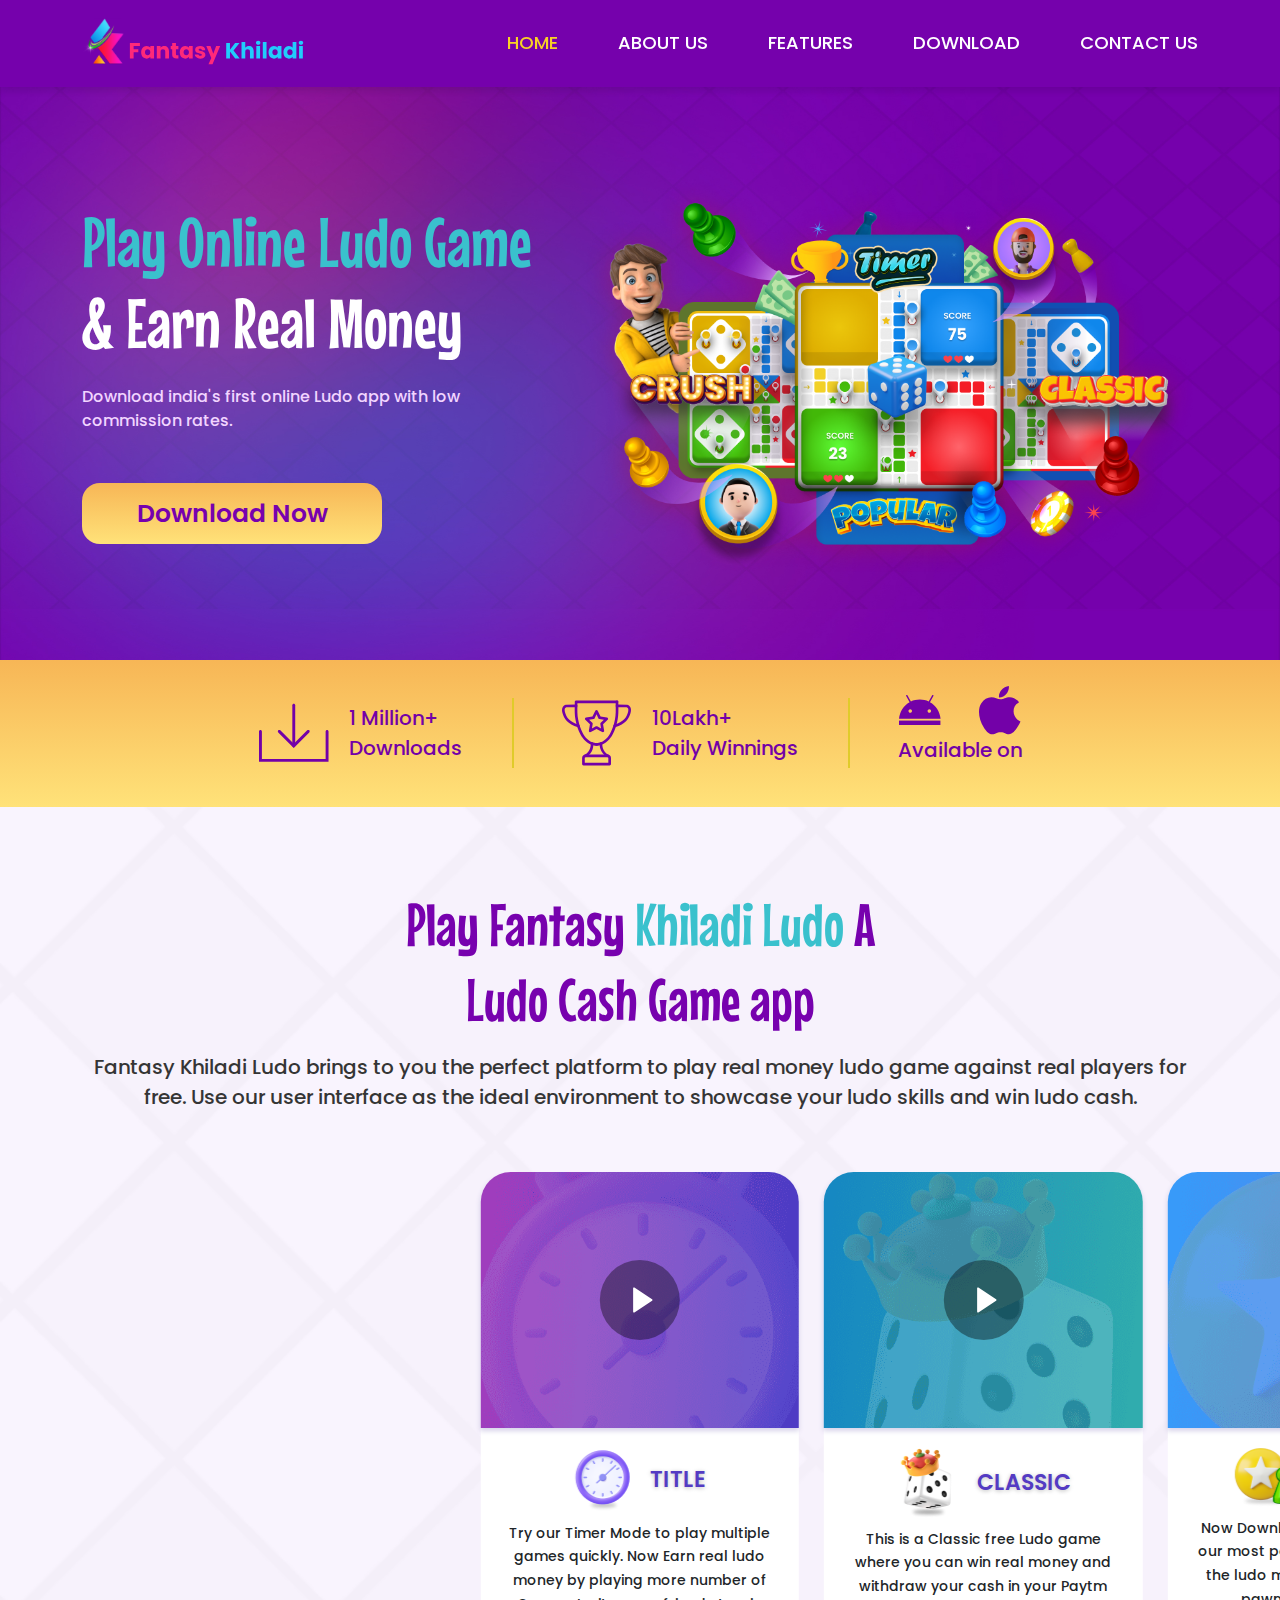
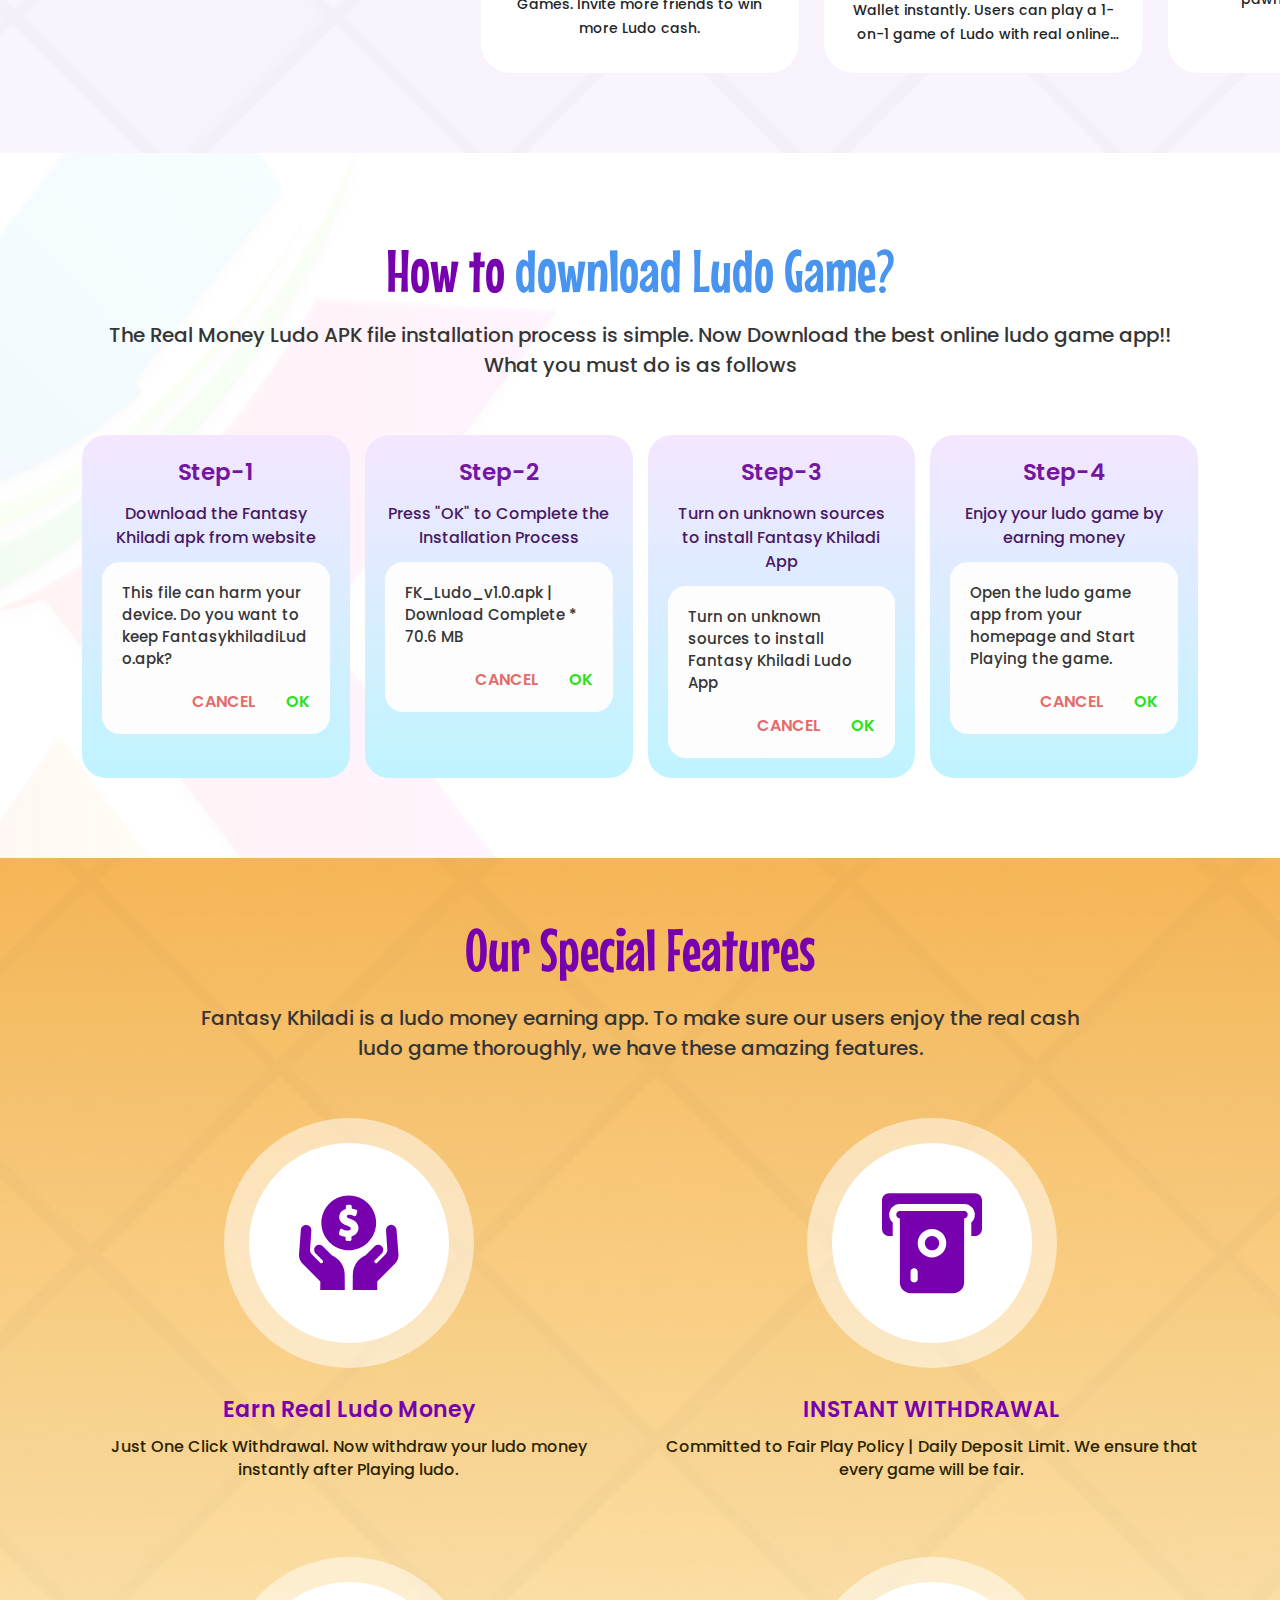
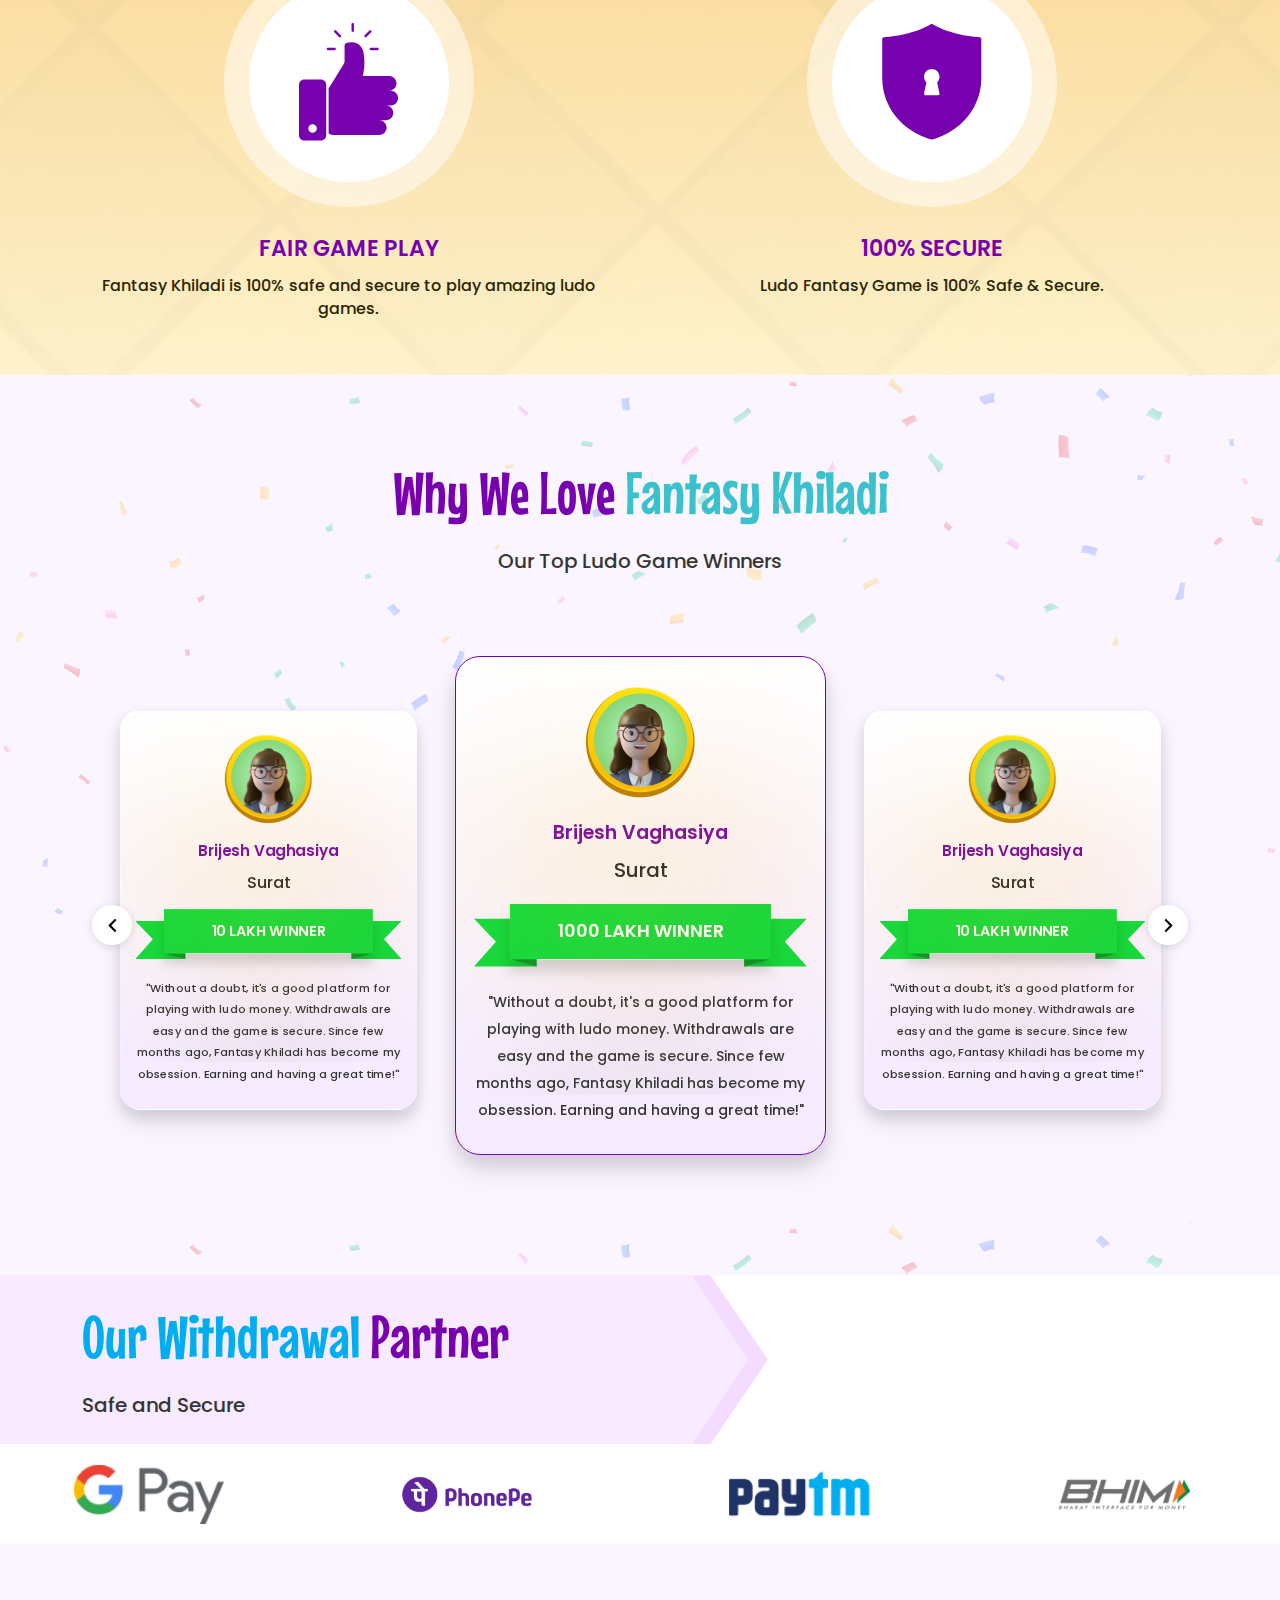
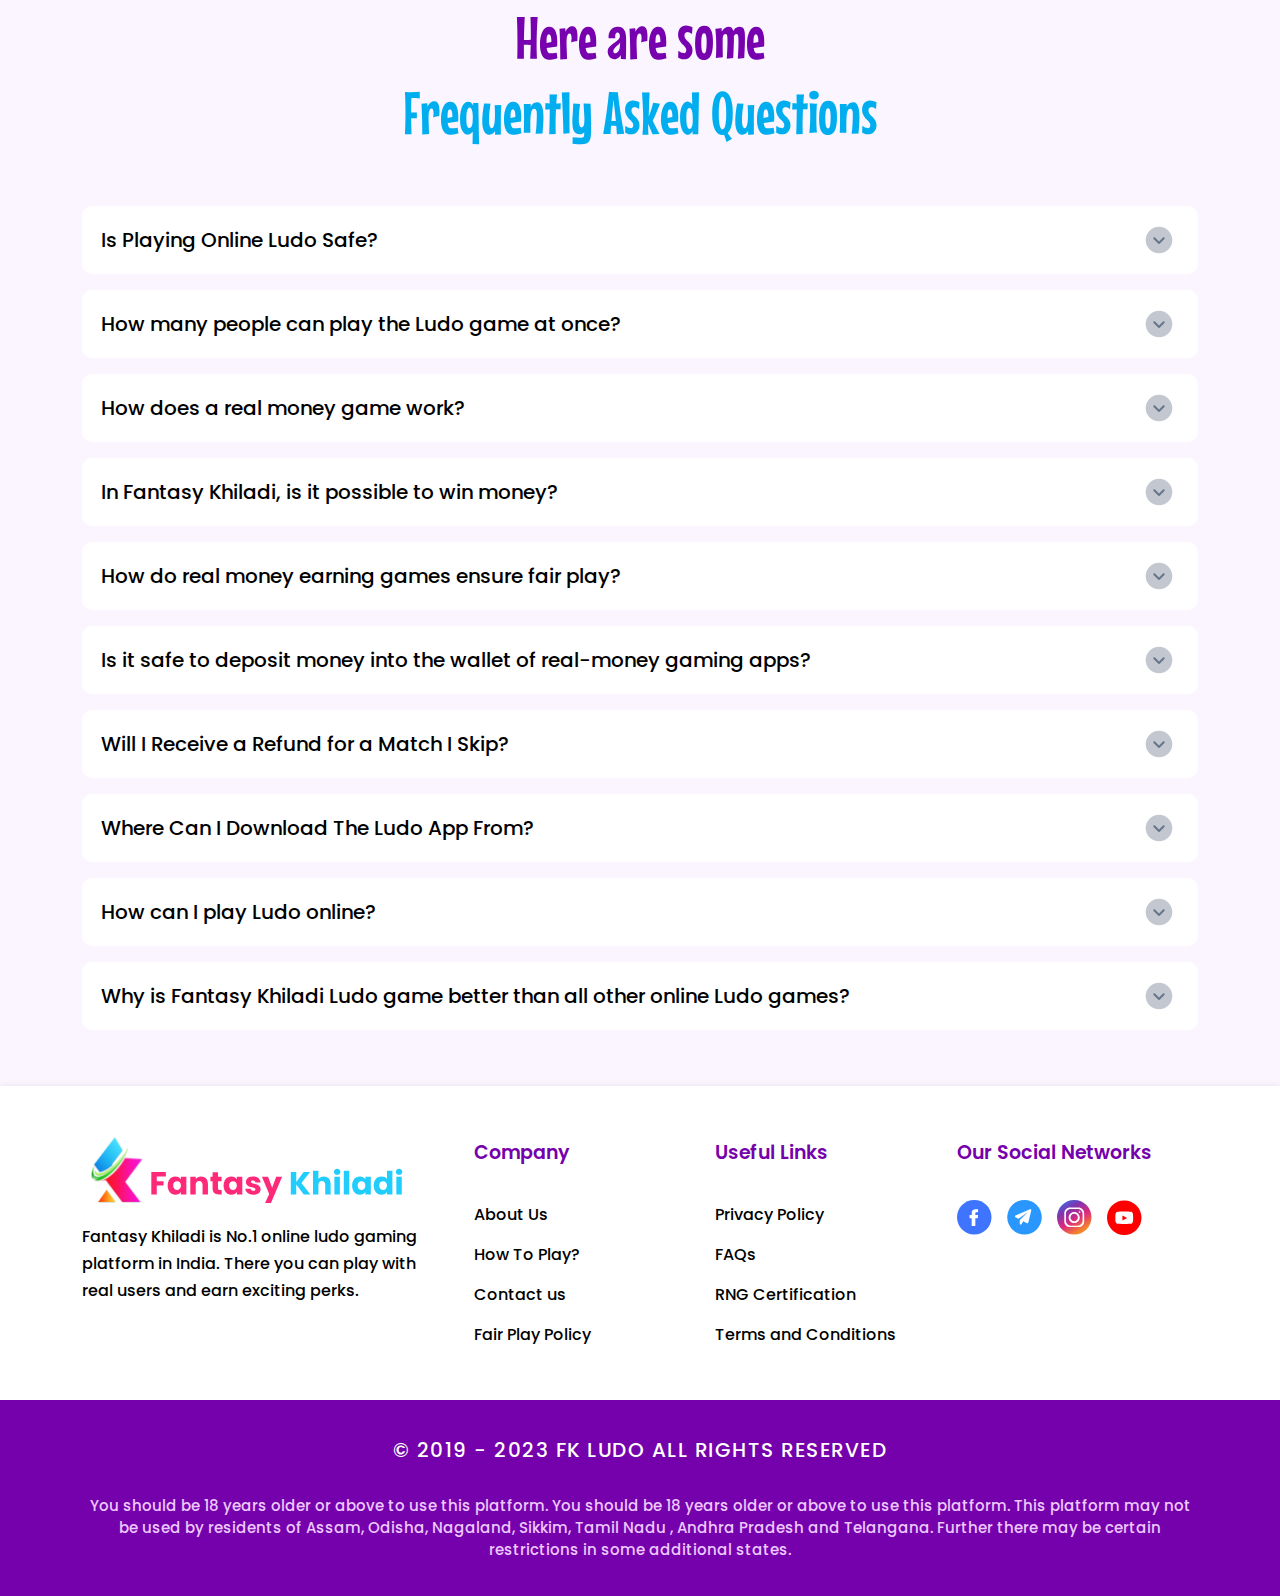
==== commit 3a1c2d2f: "resposnvie" ====
--- a/index.html
+++ b/index.html
@@ -31,9 +31,9 @@
   <!-- // _BEGIN > MAIN HEADER < SHB // -->
   <header>
     <div class="container d-align">
-      <div>
+      <a href="index.html">
         <img src="./assets/images/fantasy-khiladi.svg" class="img-fluid header-logo" alt="" />
-      </div>
+      </a>
       <div class="mobile-menu-ico ms-auto">
         <svg xmlns="http://www.w3.org/2000/svg" viewBox="0 0 24 24" width="28" height="28" fill="#fff">
           <path fill="none" d="M0 0h24v24H0z" />
@@ -103,7 +103,7 @@
             </p>
             <button type="button" class="fank-download-button">Download Now <span></span></button>
           </div>
-          <div class="fank-hero-cover flex-center contain-image">
+          <div class="fank-hero-cover flex-center contain-image ms-auto">
             <img src="./assets/images/cover-images/hero-cover.png" alt="hero-cover">
           </div>
         </div>
@@ -116,7 +116,7 @@
       <div class="container">
         <div class="fank-download-stats-wrapper">
 
-          <div class="fank-download-stats">
+          <div class="fank-download-stats fank-download-stats-col pl-0">
             <div class="download-stats-icon flex-center flex-auto-o contain-image">
               <svg width="72" height="60" viewBox="0 0 72 60" fill="none" xmlns="http://www.w3.org/2000/svg">
                 <path
@@ -136,7 +136,7 @@
             </div>
           </div>
 
-          <div class="fank-download-stats">
+          <div class="fank-download-stats fank-download-stats-col">
             <div class="download-stats-icon flex-center flex-auto-o contain-image">
               <svg width="70" height="65" viewBox="0 0 70 65" fill="none" xmlns="http://www.w3.org/2000/svg">
                 <path
@@ -171,7 +171,7 @@
             </div>
           </div>
 
-          <div class="fank-download-link-group">
+          <div class="fank-download-link-group fank-download-stats-col">
             <div class="fank-download-flex-link">
               <div class="fank-download-link flex-center flex-auto-0 contain-image">
                 <svg width="42" height="30" viewBox="0 0 42 30" fill="none" xmlns="http://www.w3.org/2000/svg">
@@ -761,7 +761,7 @@
       <div class="footer-row">
         <div class="footer-left-col">
           <div class="footer-col">
-            <img src="./assets/images/logo/fantasy-khiladi.svg" class="img-fluid footer-logo" alt="" />
+            <a href="index.html"><img src="./assets/images/logo/fantasy-khiladi.svg" class="img-fluid footer-logo" alt="" /></a>
             <p>Fantasy Khiladi is No.1 online ludo gaming platform in India. There you can play with real
               users and earn exciting perks.</p>
           </div>
--- a/assets/stylesheets/styles.css
+++ b/assets/stylesheets/styles.css
@@ -149,7 +149,9 @@
 .mb-0 {
   margin-bottom: 0;
 }
-
+.pl-0{
+  padding-left: 0 !important;
+}
 /* - // _ENDS > PSEUDO DEFAULT STYLES < SHB // - */
 
 /* - // _BEGIN > TEXTS DEFAULT STYLING < SHB // - */
@@ -640,13 +642,15 @@
 }
 
 .fank-hero-wrapper {
-  display: grid;
+  display: flex;
   align-items: center;
-  grid-template-columns: repeat(2, 1fr);
+  /* grid-template-columns: repeat(2, 1fr); */
   grid-gap: 16px;
   padding: 68px 0;
 }
-
+.fank-hero-cover img{
+  max-width: 900px;
+}
 .fank-hero-content {
   display: flex;
   flex-direction: column;
@@ -668,11 +672,9 @@
 
 .fank-hero-description {
   font-weight: 400;
-  font-size: 26px;
+  font-size: 16px;
   line-height: 1.5;
   color: #f2d5ff;
-  width: 100%;
-  max-width: 610px;
   margin-bottom: 65px;
 }
 
@@ -690,8 +692,13 @@
   width: 100%;
   max-width: 300px;
   border: none;
-}
-
+  transition: all 0.3s;
+}
+.fank-download-button:hover{
+  background: linear-gradient(180deg, #00000061 0%, #000 100%);
+  box-shadow: rgba(0, 0, 0, 0.35) 0px 5px 15px;
+  color: var(--color-white);
+}
 /* - // _ENDS > HERO SECTION STYLES < SHB // - */
 
 /* - // _BEGIN > DOWNLOAD STATS SECTION STYLES < SHB // - */
@@ -1172,7 +1179,13 @@
   border-radius: 10px;
   position: relative;
 }
-
+.fank-accordion{
+  border: 1px solid transparent;
+  transition: all 0.3s;
+}
+.fank-accordion:hover{
+  border-color: var(--color-alpha);
+}
 .fank-accordion-wrapper:not(:last-child) {
   margin-bottom: 16px;
 }
@@ -1443,4 +1456,386 @@
 /* .why-we-love-fantasy-khildai-review-wrap .swiper-slide__content {
   height: 300px;
 } */
-/* // _ENDS > WHY WE LOVE FANTASY KHILADI < SHB --> */+/* // _ENDS > WHY WE LOVE FANTASY KHILADI < SHB --> */
+/* _BEGIN > ABOUT US PAGE STYLES < SHB */
+.fank-about-row {
+  display: flex;
+  align-items: flex-start;
+  justify-content: space-between;
+  margin-top: 50px;
+}
+
+.fank-about-content {
+  width: 100%;
+  max-width: calc(65% - 16px);
+}
+
+.fank-about-app-image {
+  width: 100%;
+  max-width: calc(35% - 16px);
+}
+
+.fank-about-content h1 {
+  font-weight: 400;
+  font-size: 60px;
+  line-height: 1.25;
+  text-align: center;
+  color: var(--color-bravo);
+  text-align: left;
+}
+
+.fank-about-content h1 span {
+  color: #7701AE;
+}
+
+.fank-about-content p {
+  font-size: 21px;
+  font-weight: 400;
+  line-height: 1.6;
+}
+
+.fank-about-content p:not(:last-child) {
+  margin-bottom: 40px;
+}
+
+
+
+
+.fank-amazing-feature-section {
+  background-color: #e6edf7;
+  margin-top: 100px;
+  padding: 100px 0;
+}
+
+.fank-amazing-feature-grid {
+  display: grid;
+  grid-gap: 30px;
+  grid-template-columns: repeat(3, 1fr);
+}
+
+.fank-amazing-header {
+  margin-bottom: 100px;
+}
+
+.fank-amazing-header h2 {
+  margin-bottom: 0;
+}
+
+.fank-amazing-feature-card {
+  background-color: var(--color-white);
+  border-radius: 10px;
+  padding: 30px;
+  position: relative;
+  overflow: hidden;
+  height: 100%;
+}
+
+.fank-amazing-feature-bubble {
+  width: 150px;
+  height: 150px;
+  /* background-color: var(--color-alpha); */
+  background-color: #9e1bdf;
+  border-radius: 200px;
+  position: absolute;
+  top: -75px;
+  right: -75px;
+  border: 5px solid #504f93;
+  z-index: 1;
+  transition: all .6s ease-in-out;
+}
+
+.fank-amazing-feature-card:hover .fank-amazing-feature-bubble {
+  transform: scale(10);
+  transition: all .9s ease-in-out;
+}
+
+.fank-amazing-feature-content-column {
+  display: flex;
+  flex-direction: column;
+  align-items: flex-start;
+  position: relative;
+  z-index: 2;
+}
+
+.fank-amazing-feature-icon-wrapper {
+  width: 100px;
+  height: 100px;
+  border-radius: 100px;
+  background-color: var(--color-alpha);
+  transition: all .9s ease-in-out;
+}
+
+.fank-amazing-feature-card:hover .fank-amazing-feature-icon-wrapper {
+  background-color: var(--color-white);
+  transition: all .6s ease-in-out;
+}
+
+.fank-amazing-feature-icon {
+  padding: 20%;
+  color: var(--color-white);
+  transition: all .9s ease-in-out;
+}
+
+.fank-amazing-feature-card:hover .fank-amazing-feature-icon {
+  transition: all .6s ease-in-out;
+  color: var(--color-alpha);
+}
+
+.fank-amazing-feature-title {
+  font-family: var(--font-secondary);
+  font-size: 22px;
+  font-weight: 400;
+  line-height: 1.25;
+  margin: 30px 0 10px;
+}
+
+.fank-amazing-feature-text {
+  font-size: 18px;
+  font-weight: 400;
+  line-height: 1.5;
+  transition: all .9s ease-in-out;
+}
+
+.fank-amazing-feature-card:hover .fank-amazing-feature-text {
+  transition: all .6s ease-in-out;
+  color: var(--color-white);
+}
+
+
+/* _ENDS > ABOUT US PAGE STYLES < SHB */
+/* _BEGIN > CONTACT US PAGE STYLES < SHB */
+.fank-contact-us-section {
+  --con-sec-gutter-space: 8px;
+  background-color: #eee;
+  padding: 100px 0;
+}
+
+.fank-contact-row {
+  display: flex;
+  /* align-items: center; */
+  justify-content: space-between;
+}
+
+.fank-contact-details {
+  width: 100%;
+  max-width: calc(60% - var(--con-sec-gutter-space));
+  margin-right: var(--con-sec-gutter-space);
+}
+
+.fank-contact-map {
+  width: 100%;
+  max-width: calc(40% - var(--con-sec-gutter-space));
+  margin-left: var(--con-sec-gutter-space);
+}
+
+.fank-contact-card {
+  width: 100%;
+  height: 100%;
+  background-color: var(--color-white);
+  padding: 50px 0 30px 30px;
+  border-radius: 20px 0 0 20px;
+  position: relative;
+  display: flex;
+  /* align-items: center; */
+}
+
+.fank-contact-card::before {
+  background: linear-gradient(to top right, #1325e8 -5%, #8f10b7 100%);
+  content: "";
+  width: 20%;
+  position: absolute;
+  top: 0;
+  right: 0;
+  bottom: 0;
+  height: 100%;
+}
+
+.fank-contact-form,
+.fank-contact-link-wrapper {
+  width: 100%;
+  max-width: 50%;
+}
+
+.fank-contact-form-header {
+  display: flex;
+  flex-direction: column;
+  margin-bottom: 20px;
+}
+
+.fank-contact-form-header h1 {
+  color: var(--color-alpha);
+  font-size: 50px;
+  font-weight: 600;
+  margin-bottom: 10px;
+  line-height: 1;
+}
+
+.fank-contact-form-header p {
+  color: var(--color-black);
+  font-size: 18px;
+  font-weight: 300;
+  line-height: 1.5;
+  margin-bottom: 0;
+}
+
+.fank-contact-form-container {
+  width: 100%;
+}
+
+.fank-contact-form-row {
+  margin-bottom: 16px;
+}
+
+.form-input-control {
+  border-radius: 0;
+  border: none;
+  border-bottom: 2px solid #ccc;
+
+  display: block;
+  width: 100%;
+  padding: 12px;
+  font-size: 16px;
+  line-height: 1.5;
+  color: var(--color-bravo);
+  background-color: var(--color-white);
+  resize: none;
+  transition: border-color .15s ease-in-out, box-shadow .15s ease-in-out;
+}
+
+.form-input-control:focus {
+  outline: 0;
+  box-shadow: none;
+  color: var(--color-bravo);
+  background-color: var(--color-white);
+  border-color: var(--color-alpha);
+}
+
+.fank-contact-form-submission {
+  background: linear-gradient(to top right, #1325e8, #8f10b7, #1325e8, #8f10b7);
+  border: none;
+  color: var(--color-white);
+  padding: 12px 15px;
+  width: 100%;
+  border-radius: 35px;
+  cursor: pointer;
+  font-size: 16px;
+  margin-top: 25px;
+
+  background-size: 100% 300%;
+  moz-transition: all .4s ease-in-out;
+  -o-transition: all .4s ease-in-out;
+  -webkit-transition: all .4s ease-in-out;
+  transition: all .4s ease-in-out;
+}
+
+.fank-contact-form-submission:hover {
+  /* background: linear-gradient(to top right, #1325e8 -5%, #8f10b7 100%); */
+  background-position: 0 100%;
+  moz-transition: all .4s ease-in-out;
+  -o-transition: all .4s ease-in-out;
+  -webkit-transition: all .4s ease-in-out;
+  transition: all .4s ease-in-out;
+}
+
+.fank-contact-link-wrapper {
+  width: 50%;
+  position: absolute;
+  background-color: #2d2d2d;
+  right: 1px;
+  top: 50%;
+  width: calc(50% - 60px);
+  padding: 40px;
+  border-radius: 25px 0 0 25px;
+  color: #fff;
+  transform: translateY(-50%);
+}
+
+.fank-contact-link-wrapper h2 {
+  font-family: var(--font-secondary);
+  font-size: 30px;
+  margin-bottom: 40px;
+}
+
+
+
+
+.fank-contact-link-list {
+  padding: 0;
+  display: flex;
+  flex-direction: column;
+}
+
+.fank-contact-link-list .fank-contact-link-list-item:not(:last-child) {
+  margin-bottom: 20px;
+}
+
+.fank-contact-link {
+  display: flex;
+  align-items: center;
+  width: 100%;
+  color: var(--color-white);
+  font-family: var(--font-secondary);
+}
+
+.fank-contact-link:hover {
+  color: var(--color-white);
+}
+
+.fank-contact-link-icon {
+  width: 30px;
+  height: 30px;
+  margin-right: 10px;
+}
+
+.fank-contact-link-text {
+  display: inline-block;
+  color: #4894ef;
+}
+
+.fank-follow-social {
+  margin-top: 35px;
+}
+
+.fank-follow-social p {
+  font-size: 16px;
+  font-weight: 300;
+  letter-spacing: 0;
+  line-height: 1;
+  margin-bottom: 16px;
+}
+
+.fank-follow-social-link-wrapper {
+  display: flex;
+  align-items: center;
+  gap: 20px;
+}
+
+.fank-follow-social-link {
+  width: 40px;
+  height: 40px;
+  color: var(--color-bravo);
+  transition: all .35s ease-in-out;
+}
+
+.fank-follow-social-link:hover {
+  color: var(--color-alpha);
+  transform: scale(1.1);
+  transition: all .35s ease-in-out;
+}
+
+.fank-contact-map h4 {
+  font-size: 26px;
+  line-height: 1.5;
+  font-weight: 300;
+  margin-bottom: 30px;
+  text-align: center;
+  font-family: var(--font-secondary);
+  color: var(--color-alpha);
+}
+
+.map_bind {
+  width: 100%;
+  height: 92%;
+}
+
+/* _ENDS > CONTACT US PAGE STYLES < SHB */--- a/assets/stylesheets/responsive.css
+++ b/assets/stylesheets/responsive.css
@@ -56,7 +56,7 @@
   }
 
   .fank-feature-details {
-    font-size: 22px;
+    font-size: 16px;
   }
 
   .fank-brand-grid {
@@ -149,23 +149,56 @@
     height: 25px;
   }
   /* brij 0 end */
-}
-
+  /* _BEGIN > ABOUT US RESPONSIVE < SHB */
+  .fank-amazing-feature-section {
+    margin-top: 50px;
+    padding: 50px 0;
+  }
+
+  .fank-amazing-header {
+    margin-bottom: 80px;
+  }
+
+  /* _ENDS > ABOUT US RESPONSIVE < SHB */
+  /* _BEGIN > CONTACT US RESPONSIVE < SHB */
+  .fank-contact-link-wrapper {
+    padding: 30px;
+  }
+
+  .fank-contact-link-icon {
+    margin-right: 8px;
+  }
+
+  /* _ENDS > CONTACT US RESPONSIVE < SHB */
+  .fank-hero-cover img {
+    max-width: 700px;
+}
+.fank-hero-heading{
+  font-size: 70px;
+}
+.fank-hero-description{
+  margin-bottom: 50px;
+}
+.download-stats-text, .fank-download-link-group p{
+  font-size: 20px;
+}
+
+.fank-feature-title{
+  font-size: 22px;
+}
+.fank-feature-grid-wrapper {
+  grid-gap: 18px;
+}
+.fank-installation-section .fank-section-sub-title {
+  max-width: 1100px;
+}
+}
 @media only screen and (max-width: 1439px) {
 
   /* _BEGIN > RESPONSIVE STYLES < SHB */
   .fank-section-title {
     font-size: 60px;
   }
-
-  .fank-section-sub-title {
-    font-size: 24px;
-  }
-
-  .fank-installation-section .fank-section-sub-title {
-    max-width: 750px;
-  }
-
   .panel p {
     font-size: 16px;
   }
@@ -220,6 +253,27 @@
   }
 
   /* _ENS > RESPONSIVE STYLES < SHB */
+  /* _BEGIN > CONTACT US RESPONSIVE < SHB */
+
+  .fank-contact-row {
+    flex-direction: column;
+    gap: 40px;
+  }
+
+  .fank-contact-details,
+  .fank-contact-map {
+    width: 100%;
+    max-width: 100%;
+    margin: 0;
+  }
+
+  .map_bind {
+    height: 500px;
+  }
+  .fank-installation-steps-grid {
+    grid-gap: 15px;
+}
+  /* _ENDS > CONTACT US RESPONSIVE < SHB */
 }
 
 @media only screen and (max-width: 1199px) {
@@ -241,11 +295,10 @@
   }
 
   .fank-hero-heading {
-    font-size: 70px;
+    font-size: 60px;
   }
 
   .fank-hero-description {
-    font-size: 24px;
     margin-bottom: 30px;
   }
 
@@ -266,19 +319,29 @@
   .play-fantasy-swiper {
     margin-top: 40px;
   }
-
+  /* brij end */
+  /* _BEGIN > CONTACT US RESPONSIVE < SHB */
+  .fank-contact-us-section {
+    padding: 50px 0;
+  }
+  .fank-hero-cover img {
+    max-width: 600px;
+}
+.fank-download-button{
+  font-size: 22px;
+  max-width: 240px;
+}
+  /* _ENDS > CONTACT US RESPONSIVE < SHB */
   .fank-section-sub-title {
-    font-size: 22px;
-  }
-
-  /* brij end */
+    font-size: 16px;
+}
 }
 
 @media only screen and (max-width: 1023px) {
 
   /* _BEGIN > RESPONSIVE STYLES < SHB */
   .fank-download-stats-section {
-    --download-items-padding: 40px;
+    --download-items-padding: 30px;
   }
 
   /* _ENS > RESPONSIVE STYLES < SHB */
@@ -295,7 +358,7 @@
   }
 
   .fank-hero-wrapper {
-    grid-template-columns: repeat(1, 1fr);
+    display: block;
     padding: 50px 0;
     text-align: center;
   }
@@ -304,13 +367,10 @@
     align-items: center;
   }
 
-  .fank-download-link-group {
+
+  /* .fank-download-stats:nth-child(2):after {
     display: none;
-  }
-
-  .fank-download-stats:nth-child(2):after {
-    display: none;
-  }
+  } */
 
   .fank-installation-section {
     padding: 50px 0;
@@ -342,8 +402,21 @@
 .footer-logo{
 max-width: 250px;
 }
-
+.fank-accordion{
+  font-size: 16px;
+}
+.download-stats-text, .fank-download-link-group p,.panel p {
+  font-size: 14px;
+}
   /* brij end */
+  .fank-feature-logo {
+    width: 170px;
+    height: 170px;
+  }
+  .fank-feature-logo:before{
+    width: calc(100% + 30px);
+    height: calc(100% + 30px);
+  }
 }
 
 @media only screen and (min-width: 768px) {
@@ -364,15 +437,12 @@
 
   /* _BEGIN > RESPONSIVE STYLES < SHB */
   .fank-hero-heading {
-    font-size: 60px;
-  }
-
-  .fank-hero-description {
-    font-size: 22px;
-  }
+    font-size: 50px;
+  }
+
 
   .fank-section-title {
-    font-size: 54px;
+    font-size: 34px;
   }
 
   .download-stats-text,
@@ -398,17 +468,15 @@
     padding: 0 0 0 var(--download-items-padding);
   }
 
-  .fank-section-sub-title {
-    font-size: 20px;
-  }
-
   .fank-installation-steps-card,
   .fank-installation-steps-info-card {
     padding: 16px;
   }
-
+  .fank-feature-title {
+    font-size: 18px;
+}
   .fank-feature-details {
-    font-size: 20px;
+    font-size: 14px;
   }
 
   .fank-brand-grid {
@@ -462,6 +530,83 @@
     padding: 20px 18px;
   }
   /* brij 0 end */
+  /* _BEGIN > ABOUT US RESPONSIVE < SHB */
+  .fank-about-row {
+    flex-direction: column;
+    margin-top: 20px;
+  }
+
+  .fank-about-content,
+  .fank-about-app-image {
+    max-width: 100%;
+  }
+
+  .fank-about-cover {
+    width: 50%;
+    margin: 20px auto 0;
+  }
+
+  .fank-amazing-header {
+    margin-bottom: 50px;
+  }
+
+  .fank-amazing-feature-grid {
+    grid-template-columns: repeat(1, 1fr);
+  }
+
+  /* _ENDS > ABOUT US RESPONSIVE < SHB */
+  /* _BEGIN > CONTACT US RESPONSIVE < SHB */
+  .fank-contact-card {
+    border-radius: 16px;
+    padding: 30px;
+    flex-direction: column;
+    gap: 30px;
+  }
+
+  .fank-contact-card::before {
+    width: 0;
+  }
+
+  .fank-contact-form,
+  .fank-contact-link-wrapper {
+    max-width: 100%;
+  }
+
+  .fank-contact-link-wrapper {
+    position: relative;
+    background-color: #2d2d2d;
+    right: unset;
+    top: unset;
+    width: 100%;
+    border-radius: 25px;
+    transform: unset;
+  }
+
+  /* _ENDS > CONTACT US RESPONSIVE < SHB */
+  .fank-download-stats-wrapper{
+    flex-wrap: wrap;
+  }
+  .fank-download-link-group{
+    padding-left: 0;
+    margin-top: 25px;
+  }
+  .fank-download-stats{
+    padding-right: 0;
+  }
+  .fank-section-sub-title,.fank-installation-steps-desc {
+    font-size: 14px;
+}
+.fank-installation-steps-info-card p{
+  font-size: 12px;
+}
+.fank-feature-logo {
+  width: 130px;
+  height: 130px;
+  padding: 40px;
+}
+.fank-feature-grid-wrapper {
+  grid-gap: 60px 50px;
+}
 }
 
 @media only screen and (max-width: 575px) {
@@ -519,12 +664,6 @@
     grid-gap: 60px 40px;
   }
 
-  .fank-feature-logo {
-    width: 160px;
-    height: 160px;
-    border-radius: 160px;
-    padding: 40px;
-  }
 
   .fank-brand-section:before {
     width: 100%;
@@ -589,6 +728,37 @@
     padding: 25px 52px 47px;
   }
   /* brij 0 end */
+   /* _BEGIN > CONTACT US RESPONSIVE < SHB */
+   .fank-contact-link-wrapper {
+    border-radius: 20px;
+  }
+
+  /* _ENDS > CONTACT US RESPONSIVE < SHB */
+  .fank-download-button {
+    font-size: 18px;
+    max-width: 200px;
+    border-radius: 12px;
+  }
+  .fank-hero-cover{
+    margin-top: 25px;
+  }
+  .fank-brand-placeholder {
+    max-width: 90px;
+}
+
+.fank-brand-section {
+  margin-bottom: 160px;
+}
+.fank-feature-header {
+  margin-bottom: 50px;
+}
+.why-we-love-fantasy-khildai-section{
+  padding: 55px 0 40px;
+}
+.fank-download-stats-wrapper{
+  padding: 20px 0;
+}
+.fank-download-stats-col{width: calc(100% / 2);}
 }
 
 @media only screen and (max-width: 480px) {
@@ -622,31 +792,15 @@
 
   .fank-hero-heading,
   .fank-section-title {
-    font-size: 50px;
+    font-size: 30px;
   }
 
   .fank-hero-description {
-    font-size: 20px;
-  }
-
-  .fank-section-sub-title {
-    font-size: 19px;
-  }
-
-  .fank-feature-title {
-    font-size: 28px;
-  }
-
-  .fank-feature-details {
-    font-size: 18px;
-  }
-
-  .fank-feature-logo {
-    width: 140px;
-    height: 140px;
-    border-radius: 140px;
-    padding: 35px;
-  }
+    font-size: 14px;
+  }
+
+
+
 
   .fank-brand-section:before,
   .fank-brand-section:after {
@@ -658,13 +812,8 @@
     line-height: 1;
   }
 
-  .fank-brand-placeholder {
-    max-width: 130px;
-  }
-
-  .fank-brand-section {
-    margin-bottom: 200px;
-  }
+
+
 
   .fank-faq-section {
     padding: 30px 0;
@@ -674,16 +823,48 @@
     margin-bottom: 30px;
   }
 
-  .fank-accordion {
-    padding: 14px 40px 14px 14px;
-    font-size: 18px;
-  }
+ 
 
   .fank-accordion.active+.panel {
     padding: 14px 14px;
   }
 
   /* _ENS > RESPONSIVE STYLES < SHB */
+  /* _BEGIN > CONTACT US RESPONSIVE < SHB */
+  .fank-contact-us-section {
+    padding: 20px 0;
+  }
+
+  .fank-contact-card {
+    padding: 16px;
+  }
+
+  .fank-contact-form-header p {
+    font-size: 16px;
+    line-height: 1.25;
+  }
+
+  .fank-contact-link-wrapper {
+    border-radius: 16px;
+    padding: 20px;
+  }
+
+  .fank-contact-link-wrapper h2 {
+    font-size: 26px;
+    margin-bottom: 20px;
+  }
+
+  .fank-contact-link-icon {
+    width: 22px;
+    height: 22px;
+  }
+
+  .fank-contact-link {
+    font-size: 14px;
+  }
+
+  /* _ENDS > CONTACT US RESPONSIVE < SHB */
+  
 }
   /* brij 0 start */
   @media (max-width: 400px){
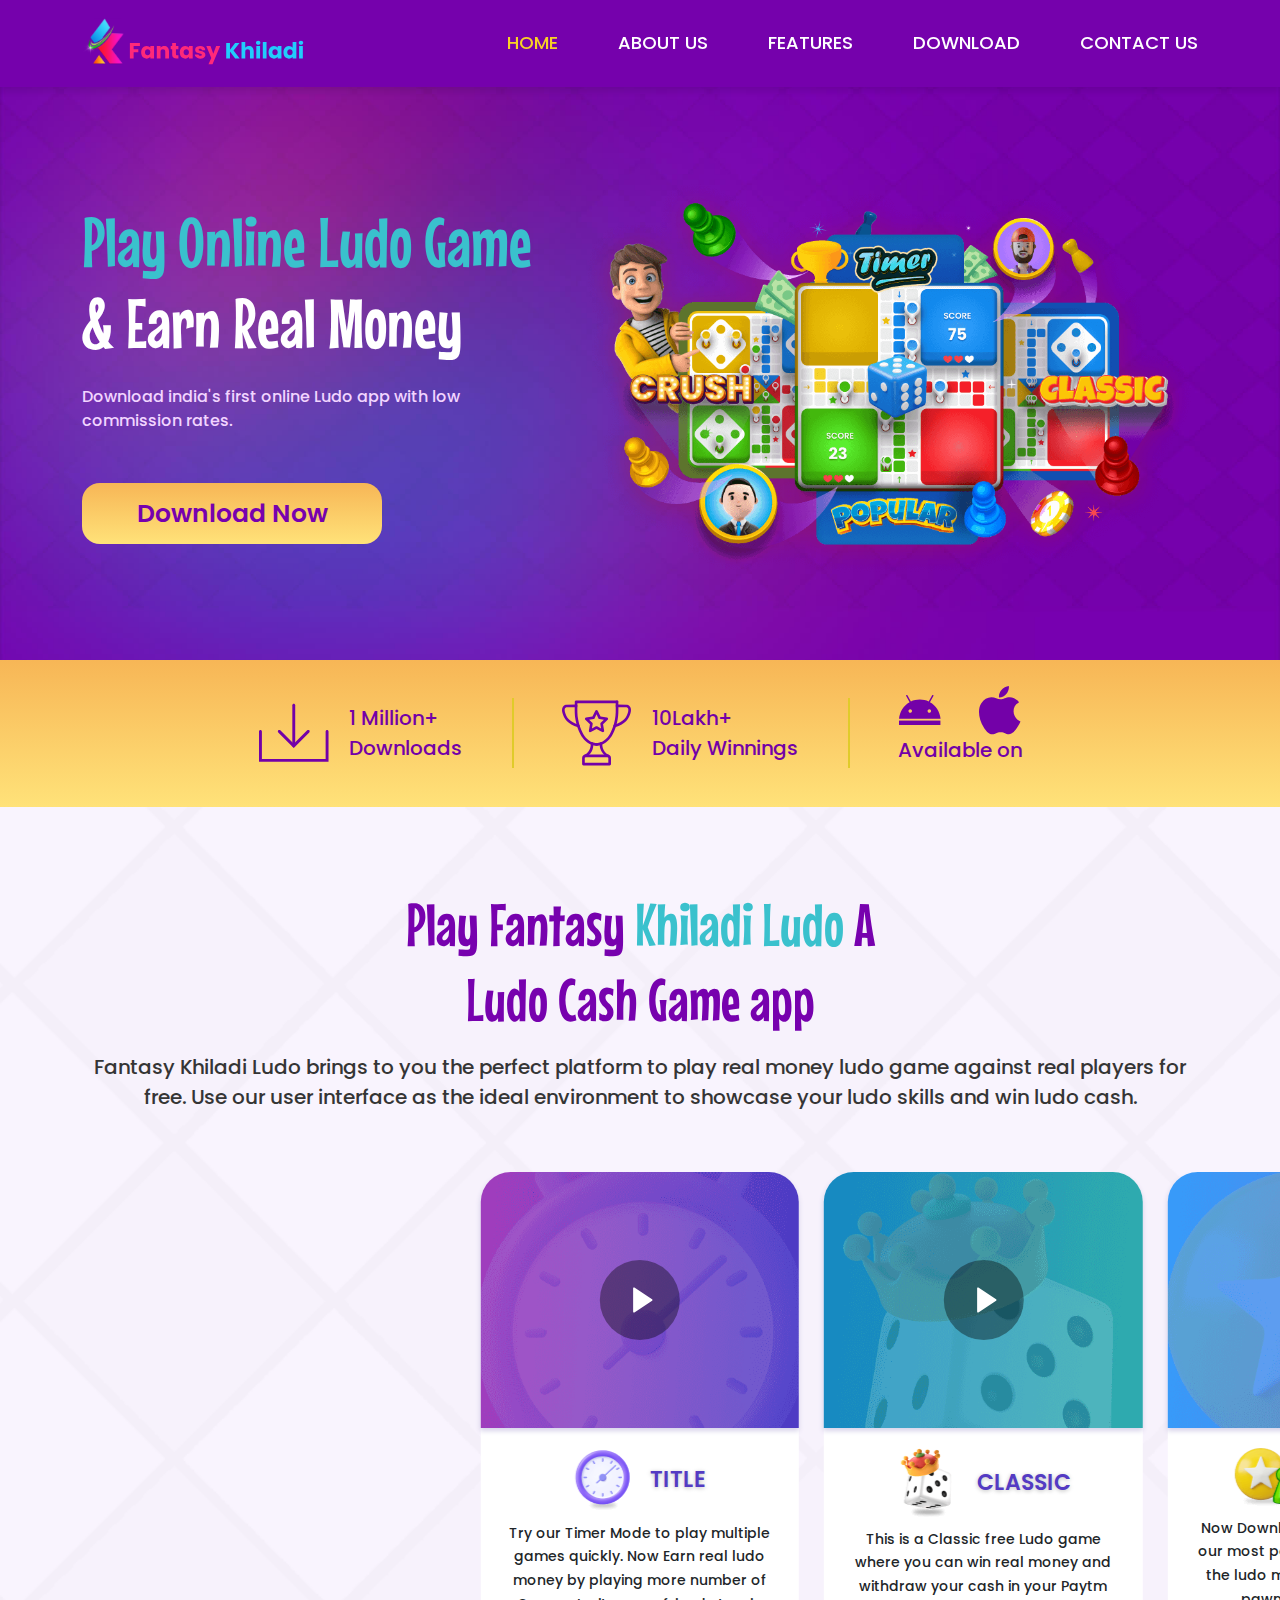
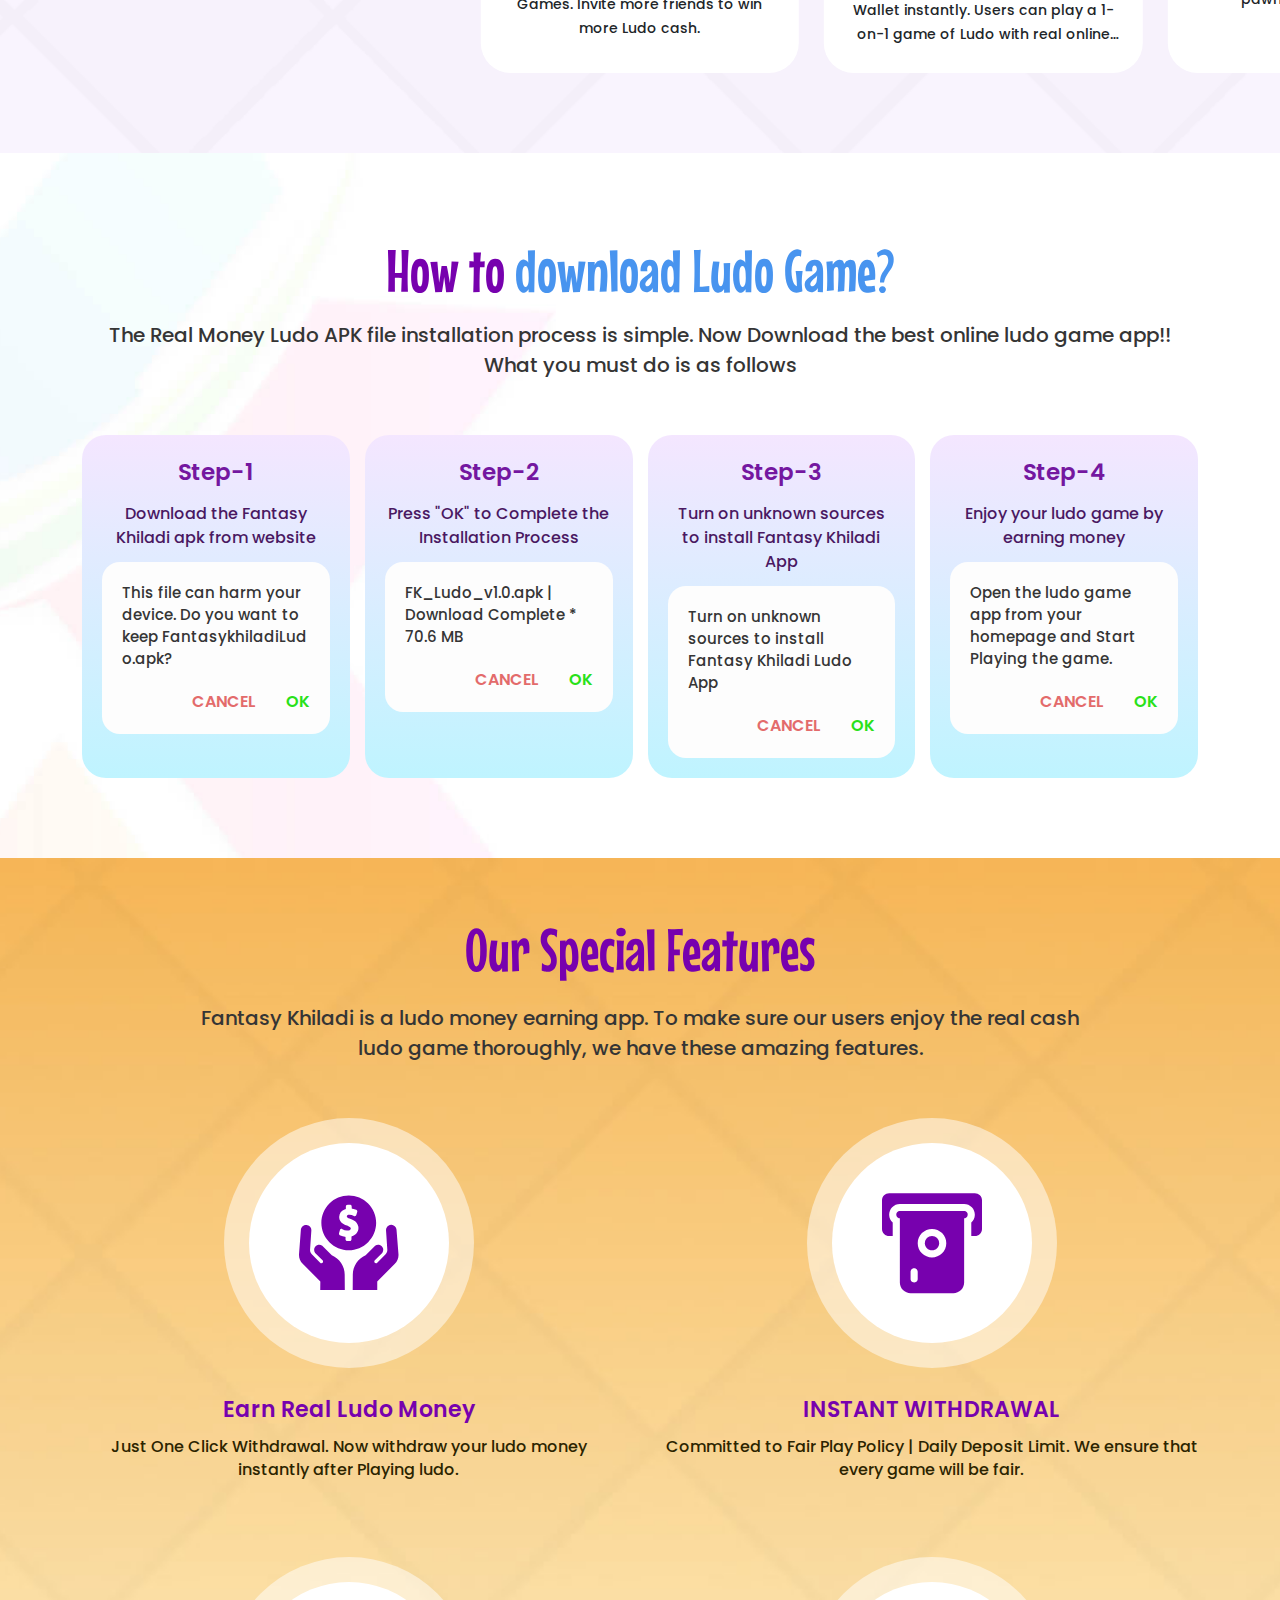
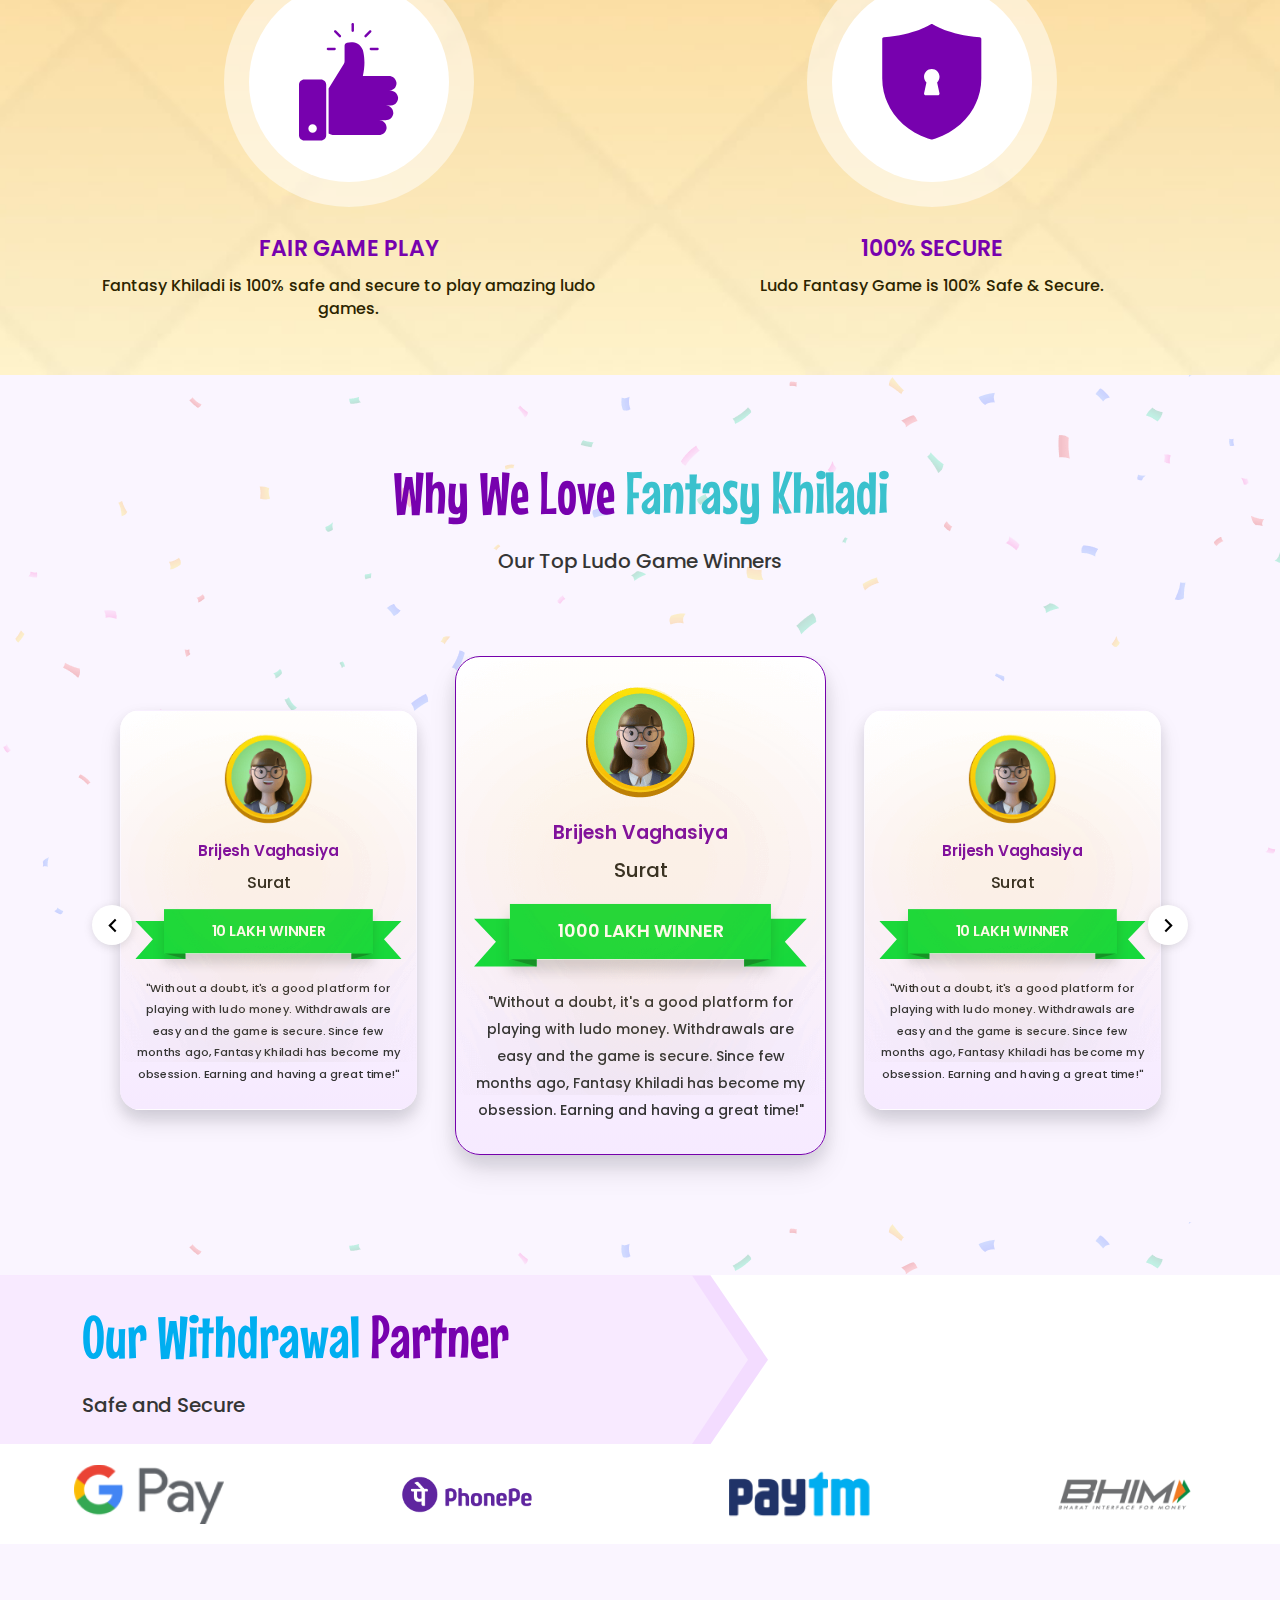
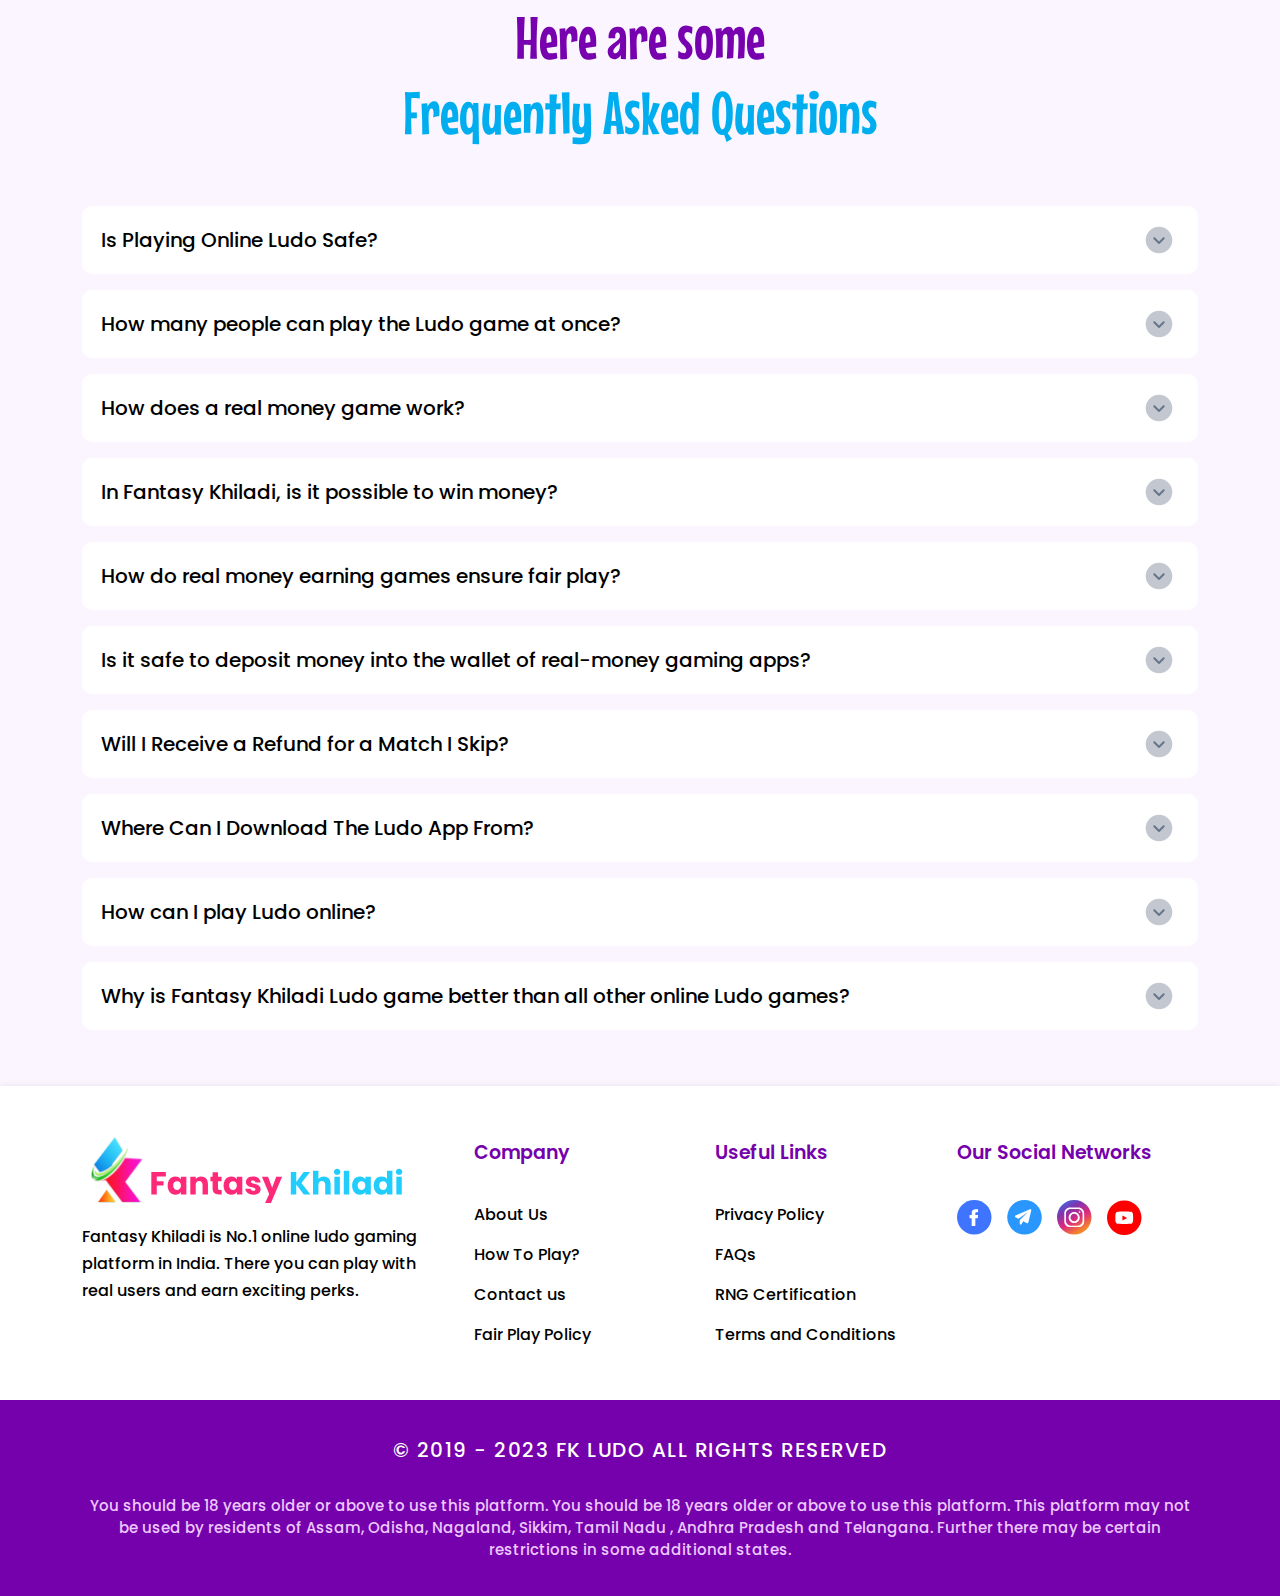
==== commit 56cb9c57: "changes" ====
--- a/index.html
+++ b/index.html
@@ -2,33 +2,33 @@
 <html lang="en">
 
 <head>
-  <!-- // PAGE TITLE < SHB // -->
+  <!-- // PAGE TITLE < HTML // -->
   <title>Fantasy Khiladi - Home</title>
 
-  <!-- // _BEGIN > REQUIRED META TAGS < SHB // -->
+  <!-- // _BEGIN > REQUIRED META TAGS < HTML // -->
   <meta charset="utf-8">
   <meta name="viewport" content="width=device-width, initial-scale=1.0">
   <meta http-equiv="x-ua-compatible" content="ie=edge">
   <meta name="apple-mobile-web-app-title" content="Rest" />
   <meta name="apple-mobile-web-app-capable" content="yes" />
   <meta name="apple-mobile-web-app-status-bar-style" content="black" />
-  <!-- // _ENDS > REQUIRED META TAGS < SHB // -->
-
-  <!-- // _BEGIN > REQUIRED ICONS LINK < SHB // -->
+  <!-- // _ENDS > REQUIRED META TAGS < HTML // -->
+
+  <!-- // _BEGIN > REQUIRED ICONS LINK < HTML // -->
   <link rel="icon" href="assets/images/favicon.png" />
   <link rel="shortcut icon" href="assets/images/favicon.png" />
   <link rel="apple-touch-icon" href="assets/images/favicon.png" />
-  <!-- // _ENDS > REQUIRED ICONS LINK < SHB // -->
-
-  <!-- // _BEGIN > REQUIRED STYLESHEETS LINKS < SHB // -->
+  <!-- // _ENDS > REQUIRED ICONS LINK < HTML // -->
+
+  <!-- // _BEGIN > REQUIRED STYLESHEETS LINKS < HTML // -->
   <link type="text/css" rel="stylesheet" href="assets/stylesheets/swiper-bundle.min.css" />
   <link type="text/css" rel="stylesheet" href="assets/stylesheets/styles.css" />
   <link type="text/css" rel="stylesheet" href="assets/stylesheets/responsive.css" />
-  <!-- // _END > REQUIRED STYLESHEETS LINKS < SHB // -->
+  <!-- // _END > REQUIRED STYLESHEETS LINKS < HTML // -->
 </head>
 
 <body>
-  <!-- // _BEGIN > MAIN HEADER < SHB // -->
+  <!-- // _BEGIN > MAIN HEADER < HTML // -->
   <header>
     <div class="container d-align">
       <a href="index.html">
@@ -45,16 +45,16 @@
           <a href="index.html" class="position-relative active-page">Home</a>
         </li>
         <li>
-          <a href="javascript:void(0)">About us</a>
+          <a href="about-us.html">About us</a>
         </li>
         <li>
-          <a href="javascript:void(0)">Features</a>
+          <a href="game-feature.html">Features</a>
         </li>
         <li>
           <a href="javascript:void(0)">Download</a>
         </li>
         <li>
-          <a href="javascript:void(0)">Contact us</a>
+          <a href="contact-us.html">Contact us</a>
         </li>
       </ul>
     </div>
@@ -72,24 +72,24 @@
         <a href="index.html" class="position-relative active-page">Home</a>
       </li>
       <li>
-        <a href="javascript:void(0)">About us</a>
+        <a href="about-us.html">About us</a>
       </li>
       <li>
-        <a href="javascript:void(0)">Features</a>
+        <a href="game-feature.html">Features</a>
       </li>
       <li>
         <a href="javascript:void(0)">Download</a>
       </li>
       <li>
-        <a href="javascript:void(0)">Contact us</a>
+        <a href="contact-us.html">Contact us</a>
       </li>
     </ul>
   </div>
-  <!-- // _ENDS > MAIN HEADER < SHB // -->
-
-  <!-- // _BEGIN > PAGE MAIN CONTENT < SHB // -->
+  <!-- // _ENDS > MAIN HEADER < HTML // -->
+
+  <!-- // _BEGIN > PAGE MAIN CONTENT < HTML // -->
   <main class="shb-main">
-    <!-- // _BEGIN > HERO SECTION < SHB -->
+    <!-- // _BEGIN > HERO SECTION < HTML -->
     <section class="fank-hero-section">
       <div class="container">
         <div class="fank-hero-wrapper">
@@ -109,9 +109,9 @@
         </div>
       </div>
     </section>
-    <!-- // _ENDS > HERO SECTION < SHB -->
-
-    <!-- // _BEGIN > DOWNlOAD STATS SECTION < SHB -->
+    <!-- // _ENDS > HERO SECTION < HTML -->
+
+    <!-- // _BEGIN > DOWNlOAD STATS SECTION < HTML -->
     <section class="fank-download-stats-section">
       <div class="container">
         <div class="fank-download-stats-wrapper">
@@ -196,9 +196,9 @@
         </div>
       </div>
     </section>
-    <!-- // _ENDS > DOWNlOAD STATS SECTION < SHB -->
-
-    <!-- // _BEGIN > PLAY FANTASY SECTION < SHB -->
+    <!-- // _ENDS > DOWNlOAD STATS SECTION < HTML -->
+
+    <!-- // _BEGIN > PLAY FANTASY SECTION < HTML -->
     <section class="play-fantasy-section">
       <div class="container">
         <div class="fank-section-header">
@@ -238,7 +238,7 @@
           <div class="swiper-slide">
             <div class="play-fantasy-swiper-box">
               <div class="play-fantasy-img-box d-align-justify play-fantasy-img-classic">
-                <div class="play-fantasy-play-ico-box d-align-justify cursor-pointer">
+                <div class="play-fantasy-play-ico-box d-align-justify cursor-pointer trigger">
                   <svg xmlns="http://www.w3.org/2000/svg" viewBox="0 0 24 24" width="60" height="60" fill="#FFFFFF">
                     <path fill="none" d="M0 0h24v24H0z" />
                     <path
@@ -306,9 +306,9 @@
         <!-- <div class="swiper-pagination"></div> -->
       </div>
     </section>
-    <!-- // _ENDS > PLAY FANTASY SECTION < SHB -->
-
-    <!-- // _BEGIN > HOW TO INSTALL SECTION < SHB -->
+    <!-- // _ENDS > PLAY FANTASY SECTION < HTML -->
+
+    <!-- // _BEGIN > HOW TO INSTALL SECTION < HTML -->
     <section class="fank-installation-section">
       <div class="container">
         <div class="fank-section-header">
@@ -397,9 +397,9 @@
         </div>
       </div>
     </section>
-    <!-- // _ENDS > HOW TO INSTALL SECTION < SHB -->
-
-    <!-- // _BEGIN > GREAT FEATURE SECTION < SHB -->
+    <!-- // _ENDS > HOW TO INSTALL SECTION < HTML -->
+
+    <!-- // _BEGIN > GREAT FEATURE SECTION < HTML -->
     <section class="fank-feature-section">
       <div class="container">
         <div class="fank-feature-header">
@@ -496,9 +496,9 @@
         </div>
       </div>
     </section>
-    <!-- // _ENDS > GREAT FEATURE SECTION < SHB -->
-
-    <!-- // _BEGIN > FANTASY KHILADI SECTION < SHB -->
+    <!-- // _ENDS > GREAT FEATURE SECTION < HTML -->
+
+    <!-- // _BEGIN > FANTASY KHILADI SECTION < HTML -->
     <section class="why-we-love-fantasy-khildai-section">
       <div class="container">
         <div class="why-we-love-fantasy-khildai-row">
@@ -597,9 +597,9 @@
         </div>
       </div>
   </section>
-    <!-- // _ENDS > FANTASY KHILADI SECTION < SHB -->
-
-    <!-- // _BEGIN > BRAND PARTNER SECTION < SHB -->
+    <!-- // _ENDS > FANTASY KHILADI SECTION < HTML -->
+
+    <!-- // _BEGIN > BRAND PARTNER SECTION < HTML -->
     <section class="fank-brand-section">
       <div class="container">
         <div class="fank-brand-flex-items">
@@ -624,9 +624,9 @@
         </div>
       </div>
     </section>
-    <!-- // _ENDS > BRAND PARTNER SECTION < SHB -->
-
-    <!-- // _BEGIN > FAQ SECTION < SHB -->
+    <!-- // _ENDS > BRAND PARTNER SECTION < HTML -->
+
+    <!-- // _BEGIN > FAQ SECTION < HTML -->
     <section class="fank-faq-section">
       <div class="container">
         <h2 class="fank-section-title text-center">
@@ -750,12 +750,12 @@
         </div>
       </div>
     </section>
-    <!-- // _ENDS > FAQ SECTION < SHB -->
+    <!-- // _ENDS > FAQ SECTION < HTML -->
 
   </main>
-  <!-- // _ENDS > PAGE MAIN CONTENT < SHB // -->
-
-  <!-- // _BEGIN > FOOTER < BRJ // -->
+  <!-- // _ENDS > PAGE MAIN CONTENT < HTML // -->
+
+  <!-- // _BEGIN > FOOTER < HTML // -->
   <footer>
     <div class="container">
       <div class="footer-row">
@@ -823,8 +823,8 @@
         in some additional states.</p>
     </div>
   </section>
-  <!-- // _ENDS > FOOTER < BRJ // -->
-  <!-- // _ENDS > PLAY FANTASY SECTION MODAL < BRJ // -->
+  <!-- // _ENDS > FOOTER < HTML // -->
+  <!-- // _ENDS > PLAY FANTASY SECTION MODAL < HTML // -->
   <div class="modal play-fantasy-modal">
     <div class="modal-content">
       <span class="close-button d-align-justify ms-auto">
@@ -842,14 +842,14 @@
       </div>
     </div>
   </div>
-  <!-- // _ENDS > PLAY FANTASY SECTION MODAL < BRJ // -->
-
-
-  <!-- // _BEGIN > REQUIRED SCRIPTS LINKS < SHB // -->
+  <!-- // _ENDS > PLAY FANTASY SECTION MODAL < HTML // -->
+
+
+  <!-- // _BEGIN > REQUIRED SCRIPTS LINKS < HTML // -->
   <script src="assets/scripts/jquery-3.6.0.min.js"> </script>
   <script src="assets/scripts/swiper-bundle.min.js"> </script>
   <script src="assets/scripts/custom-script.js"> </script>
-  <!-- // _ENDS > REQUIRED SCRIPTS LINKS < SHB // -->
+  <!-- // _ENDS > REQUIRED SCRIPTS LINKS < HTML // -->
 </body>
 
 </html>--- a/assets/stylesheets/styles.css
+++ b/assets/stylesheets/styles.css
@@ -1,4 +1,4 @@
-/* - // _BEGIN > ROOT CSS VARIABLES < SHB // - */
+/* - // _BEGIN > ROOT CSS VARIABLES < CSS // - */
 :root {
   /* FONTS */
   --font-primary: "Mouse Memoirs";
@@ -9,13 +9,6 @@
   --color-white: #ffffff;
   --color-alpha: #7501ac;
   --color-bravo: #353535;
-  /* --color-clash: ;
-    --color-delta: ;
-    --color-earth: ;
-    --color-flash: ;
-    --color-galen: ;
-    --color-happy: ;
-    --color-india: ; */
 
   /* LINK COLORS */
   --link-color: #7501ac;
@@ -31,9 +24,9 @@
   --scrollbar-thumb-hover: #828282;
 }
 
-/* - // _ENDS > ROOT CSS VARIABLES < SHB // - */
-
-/* - // _BEGIN > TYPOGRAPHY < SHB // - */
+/* - // _ENDS > ROOT CSS VARIABLES < CSS // - */
+
+/* - // _BEGIN > TYPOGRAPHY < CSS // - */
 @font-face {
   font-family: "Mouse Memoirs";
   src: url("../fonts/MouseMemoirs-Regular.eot");
@@ -82,9 +75,9 @@
   font-display: swap;
 }
 
-/* - // _ENDS > TYPOGRAPHY < SHB // - */
-
-/* - // _BEGIN > RESET DEFAULT STYLES < SHB // - */
+/* - // _ENDS > TYPOGRAPHY < CSS // - */
+
+/* - // _BEGIN > RESET DEFAULT STYLES < CSS // - */
 * {
   outline: none !important;
 }
@@ -103,10 +96,11 @@
   margin: 0;
   line-height: 1.25;
   font-family: var(--font-primary);
-  background-color: var(--color-white);
-}
-
-/* - // _BEGIN > PSEUDO DEFAULT STYLES < SHB // - */
+  /* background-color: var(--color-white); */
+  background-color: #FAF5FF;
+}
+
+/* - // _BEGIN > PSEUDO DEFAULT STYLES < CSS // - */
 ::-moz-focus-inner {
   border: 0 solid transparent;
 }
@@ -147,14 +141,27 @@
 }
 
 .mb-0 {
-  margin-bottom: 0;
-}
-.pl-0{
+  margin-bottom: 0 !important;
+}
+
+.pl-0 {
   padding-left: 0 !important;
 }
-/* - // _ENDS > PSEUDO DEFAULT STYLES < SHB // - */
-
-/* - // _BEGIN > TEXTS DEFAULT STYLING < SHB // - */
+.themcolor-1 {
+  color: #3AC1CD !important;
+}
+hr {
+  margin-top: 1rem;
+  margin-bottom: 1rem;
+  border: 0;
+  border-top: 1px solid rgba(0,0,0,.1);
+}
+.section-py{
+  padding: 50px 0;
+}
+/* - // _ENDS > PSEUDO DEFAULT STYLES < CSS // - */
+
+/* - // _BEGIN > TEXTS DEFAULT STYLING < CSS // - */
 body h1,
 body h2,
 body h3,
@@ -184,9 +191,9 @@
   text-transform: uppercase !important;
 }
 
-/* - // _ENDS > TEXTS DEFAULT STYLING < SHB // - */
-
-/* - // _BEGIN > FORM CONTROL STYLES < SHB // - */
+/* - // _ENDS > TEXTS DEFAULT STYLING < CSS // - */
+
+/* - // _BEGIN > FORM CONTROL STYLES < CSS // - */
 select,
 button,
 a[href],
@@ -236,9 +243,9 @@
   cursor: pointer;
 }
 
-/* - // _ENDS > FORM CONTROL STYLES < SHB // - */
-
-/* - // _BEGIN > BUTTON STYLES < SHB // - */
+/* - // _ENDS > FORM CONTROL STYLES < CSS // - */
+
+/* - // _BEGIN > BUTTON STYLES < CSS // - */
 .button {
   line-height: 1.35;
   color: var(--color-bravo);
@@ -261,9 +268,9 @@
   user-select: none;
 }
 
-/* - // _ENDS > BUTTON STYLES < SHB // - */
-
-/* - // _BEGIN > IMAGE STYLES < SHB // - */
+/* - // _ENDS > BUTTON STYLES < CSS // - */
+
+/* - // _BEGIN > IMAGE STYLES < CSS // - */
 img {
   margin: 0 auto;
   max-width: 100%;
@@ -298,9 +305,9 @@
   object-fit: cover;
 }
 
-/* - // _ENDS > IMAGE STYLES < SHB // - */
-
-/* - // _BEGIN > CUSTOM SCROLL STYLES < SHB // - */
+/* - // _ENDS > IMAGE STYLES < CSS // - */
+
+/* - // _BEGIN > CUSTOM SCROLL STYLES < CSS // - */
 .vertical-scroll::-webkit-scrollbar {
   width: 6px;
 }
@@ -330,7 +337,7 @@
   background: var(--scrollbar-thumb-hover);
 }
 
-/* - // _ENDS > CUSTOM SCROLL STYLES < SHB // - */
+/* - // _ENDS > CUSTOM SCROLL STYLES < CSS // - */
 
 a {
   outline: none;
@@ -421,13 +428,13 @@
 
 .fank-section-sub-title {
   font-weight: 400;
-  font-size: 30px;
+  font-size: 26px;
   line-height: 1.5;
   color: #353535;
   margin-bottom: 0;
 }
 
-/* - // _ENDS > RESET DEFAULT STYLES < SHB // - */
+/* - // _ENDS > RESET DEFAULT STYLES < CSS // - */
 
 /* - // _BEGIN > HEADER STYLES < BRJ // - */
 header {
@@ -527,7 +534,7 @@
 
 /* - // _ENDS > HEADER STYLES < BRJ // - */
 
-/* - // _BEGIN > FOOTER STYLES < SHB // - */
+/* - // _BEGIN > FOOTER STYLES < CSS // - */
 footer {
   background-color: var(--color-white);
   padding: 50px 0;
@@ -600,7 +607,7 @@
   max-width: 35px;
 }
 
-/* /* - // _ENDS > SUB FOOTER STYLES < SHB // - */
+/* /* - // _ENDS > SUB FOOTER STYLES < CSS // - */
 .sub-footer-section {
   background-color: var(--color-alpha);
   padding: 35px 0;
@@ -630,10 +637,10 @@
   text-align: center;
 }
 
-/* /* - // _ENDS > SUB FOOTER STYLES < SHB // - */
-/* - // _ENDS > FOOTER STYLES < SHB // - */
-
-/* - // _BEGIN > HERO SECTION STYLES < SHB // - */
+/* /* - // _ENDS > SUB FOOTER STYLES < CSS // - */
+/* - // _ENDS > FOOTER STYLES < CSS // - */
+
+/* - // _BEGIN > HERO SECTION STYLES < CSS // - */
 .fank-hero-section {
   background: url("../images/backgrounds/hero-background.jpg");
   background-position: center;
@@ -648,9 +655,11 @@
   grid-gap: 16px;
   padding: 68px 0;
 }
-.fank-hero-cover img{
+
+.fank-hero-cover img {
   max-width: 900px;
 }
+
 .fank-hero-content {
   display: flex;
   flex-direction: column;
@@ -694,14 +703,16 @@
   border: none;
   transition: all 0.3s;
 }
-.fank-download-button:hover{
+
+.fank-download-button:hover {
   background: linear-gradient(180deg, #00000061 0%, #000 100%);
   box-shadow: rgba(0, 0, 0, 0.35) 0px 5px 15px;
   color: var(--color-white);
 }
-/* - // _ENDS > HERO SECTION STYLES < SHB // - */
-
-/* - // _BEGIN > DOWNLOAD STATS SECTION STYLES < SHB // - */
+
+/* - // _ENDS > HERO SECTION STYLES < CSS // - */
+
+/* - // _BEGIN > DOWNLOAD STATS SECTION STYLES < CSS // - */
 .fank-download-stats-section {
   background: linear-gradient(180deg, #f7b656 0%, #ffe279 100%);
   --download-items-padding: 50px;
@@ -765,9 +776,9 @@
   flex-direction: column;
 }
 
-/* - // _ENDS > DOWNLOAD STATS SECTION STYLES < SHB // - */
-
-/* - // _BEGIN > PLAY FANTASY SECTION STYLES < SHB // - */
+/* - // _ENDS > DOWNLOAD STATS SECTION STYLES < CSS // - */
+
+/* - // _BEGIN > PLAY FANTASY SECTION STYLES < CSS // - */
 .play-fantasy-section {
   background-color: #faf5ff;
   background-image: url(../images/backgrounds/service-bg.png);
@@ -876,9 +887,9 @@
   max-width: 62px;
 }
 
-/* - // _ENDS > PLAY FANTASY SECTION STYLES < SHB // - */
-
-/* - // _BEGIN > HOW TO INSTALL SECTION STYLES < SHB // - */
+/* - // _ENDS > PLAY FANTASY SECTION STYLES < CSS // - */
+
+/* - // _BEGIN > HOW TO INSTALL SECTION STYLES < CSS // - */
 .fank-installation-section {
   background: url("../images/backgrounds/install-background.jpg");
   background-position: center;
@@ -995,9 +1006,9 @@
   color: #29e119;
 }
 
-/* - // _ENDS > HOW TO INSTALL SECTION STYLES < SHB // - */
-
-/* - // _BEGIN > GREAT FEATURE SECTION STYLES < SHB // - */
+/* - // _ENDS > HOW TO INSTALL SECTION STYLES < CSS // - */
+
+/* - // _BEGIN > GREAT FEATURE SECTION STYLES < CSS // - */
 .fank-feature-section {
   background: url("../images/backgrounds/feature-background.jpg");
   background-position: center;
@@ -1075,22 +1086,22 @@
 .fank-feature-details {
   margin-bottom: 0;
   font-weight: 500;
-  font-size: 23px;
+  font-size: 20px;
   line-height: 1.47;
   text-align: center;
   color: #2c2400;
 }
 
-/* - // _ENDS > GREAT FEATURE SECTION STYLES < SHB // - */
-
-/* - // _BEGIN > EVENTS SECTION STYLES < SHB // - */
-
-/* - // _ENDS > EVENTS SECTION STYLES < SHB // - */
-
-/* - // _BEGIN > FANTASY KHILADI SECTION STYLES < SHB // - */
-/* - // _ENDS > FANTASY KHILADI SECTION STYLES < SHB // - */
-
-/* - // _BEGIN > FAQ WITH PARTNER SECTION STYLES < SHB // - */
+/* - // _ENDS > GREAT FEATURE SECTION STYLES < CSS // - */
+
+/* - // _BEGIN > EVENTS SECTION STYLES < CSS // - */
+
+/* - // _ENDS > EVENTS SECTION STYLES < CSS // - */
+
+/* - // _BEGIN > FANTASY KHILADI SECTION STYLES < CSS // - */
+/* - // _ENDS > FANTASY KHILADI SECTION STYLES < CSS // - */
+
+/* - // _BEGIN > FAQ WITH PARTNER SECTION STYLES < CSS // - */
 .fank-brand-section {
   background-color: var(--color-white);
   position: relative;
@@ -1179,13 +1190,16 @@
   border-radius: 10px;
   position: relative;
 }
-.fank-accordion{
+
+.fank-accordion {
   border: 1px solid transparent;
   transition: all 0.3s;
 }
-.fank-accordion:hover{
+
+.fank-accordion:hover {
   border-color: var(--color-alpha);
 }
+
 .fank-accordion-wrapper:not(:last-child) {
   margin-bottom: 16px;
 }
@@ -1241,8 +1255,8 @@
   line-height: 2;
 }
 
-/* - // _ENDS > FAQ WITH PARTNER SECTION STYLES < SHB // - */
-/* PLAY FANTASY SECTION MODAL // */
+/* - // _ENDS > FAQ WITH PARTNER SECTION STYLES < CSS // - */
+/* // _BEGIN PLAY FANTASY SECTION MODAL // */
 .modal {
   position: fixed;
   left: 0;
@@ -1311,32 +1325,36 @@
 .d-none {
   display: none;
 }
-
-/* PLAY FANTASY SECTION MODAL // */
-
-/* // _BEGIN > WHY WE LOVE FANTASY KHILADI < SHB */
-.why-we-love-fantasy-khildai-section{
+/* // END PLAY FANTASY SECTION MODAL // */
+
+
+/* // _BEGIN > WHY WE LOVE FANTASY KHILADI < CSS */
+.why-we-love-fantasy-khildai-section {
   background-color: #faf5ff;
   background-image: url(../images/backgrounds/ribin-cover.png);
   padding: 80px 0;
 }
+
 .why-we-love-fantasy-khildai-section .fank-section-title span {
   color: #3ac1cd;
 }
+
 .why-we-love-fantasy-khildai-review-wrap .swiper-container {
-  position:relative;
+  position: relative;
   width: 100%;
   overflow-x: hidden;
 }
+
 /* .why-we-love-fantasy-khildai-review-wrap .swiper-container > .swiper-slide__content {
   position:absolute;
   top:0;
 } */
 .why-we-love-fantasy-khildai-review-wrap .swiper-slide {
-  transition:all 200ms linear;
+  transition: all 200ms linear;
   transform: scale(0.8);
 }
-.quote-container{
+
+.quote-container {
   min-height: 450px;
   position: relative;
   background: linear-gradient(180deg, #FFFFFF 0%, #F6EAFF 100%);
@@ -1351,13 +1369,16 @@
   border: 1px solid transparent;
   transition: all 0.3s;
 }
-.why-we-love-fantasy-khildai-review-wrap .swiper-slide-active .quote-container{
+
+.why-we-love-fantasy-khildai-review-wrap .swiper-slide-active .quote-container {
   border-color: var(--color-alpha);
 }
-.quote-container:hover{
+
+.quote-container:hover {
   border-color: var(--color-black);
 }
-.quote-container::after{
+
+.quote-container::after {
   content: "";
   position: absolute;
   left: 0;
@@ -1371,17 +1392,21 @@
   width: 100%;
   height: 100%;
 }
-.why-we-love-fantasy-khildai-review-wrap .swiper-slide-active{
+
+.why-we-love-fantasy-khildai-review-wrap .swiper-slide-active {
   transform: scale(1);
   /* background: #fc0; */
 }
-.position-relative{
+
+.position-relative {
   position: relative;
 }
-.mx-auto{
+
+.mx-auto {
   margin: 0 auto;
 }
-.quote-container h5{
+
+.quote-container h5 {
   color: #7401AA;
   font-size: 28px;
   font-weight: 600;
@@ -1389,14 +1414,16 @@
   text-align: center;
   margin-top: 15px;
 }
-.quote-container h6{
+
+.quote-container h6 {
   color: #242324;
   font-size: 20px;
   font-weight: 500;
   font-family: var(--font-secondary);
   margin-bottom: 10px;
 }
-.quote-container-winner-wrap  {
+
+.quote-container-winner-wrap {
   background-image: url(../images/cover-images/green_icon.svg);
   background-size: contain;
   background-position: center;
@@ -1408,7 +1435,8 @@
   margin-top: 15px;
   width: 100%;
 }
-.quote-container-winner-wrap h4{
+
+.quote-container-winner-wrap h4 {
   font-size: 27px;
   color: var(--color-white);
   font-family: var(--font-secondary);
@@ -1416,7 +1444,8 @@
   text-transform: uppercase;
   margin-bottom: 0;
 }
-.quote-container p{
+
+.quote-container p {
   font-size: 20px;
   text-align: center;
   font-weight: 500;
@@ -1429,7 +1458,8 @@
   overflow: hidden;
   text-overflow: ellipsis;
 }
-.why-we-love-fk-review .swiper-arrow{
+
+.why-we-love-fk-review .swiper-arrow {
   width: 60px;
   height: 60px;
   background-color: var(--color-white);
@@ -1440,24 +1470,29 @@
   box-shadow: rgba(99, 99, 99, 0.2) 0px 2px 8px 0px;
   transition: all 0.3s;
 }
-.why-we-love-fk-review .swiper-arrow:hover{
+
+.why-we-love-fk-review .swiper-arrow:hover {
   background-color: var(--color-alpha);
 }
-.why-we-love-fk-review .swiper-arrow:hover svg{
+
+.why-we-love-fk-review .swiper-arrow:hover svg {
   fill: var(--color-white);
 }
-.why-we-love-fk-review .swiper-arrow::after{
+
+.why-we-love-fk-review .swiper-arrow::after {
   display: none;
 }
-.why-we-love-fk-review .swiper-arrow svg{
+
+.why-we-love-fk-review .swiper-arrow svg {
   width: 40px;
   height: 40px;
 }
+
 /* .why-we-love-fantasy-khildai-review-wrap .swiper-slide__content {
   height: 300px;
 } */
-/* // _ENDS > WHY WE LOVE FANTASY KHILADI < SHB --> */
-/* _BEGIN > ABOUT US PAGE STYLES < SHB */
+/* // _ENDS > WHY WE LOVE FANTASY KHILADI < CSS --> */
+/* _BEGIN > ABOUT US PAGE STYLES < CSS */
 .fank-about-row {
   display: flex;
   align-items: flex-start;
@@ -1467,21 +1502,22 @@
 
 .fank-about-content {
   width: 100%;
-  max-width: calc(65% - 16px);
+  max-width: calc(58.33% - 16px);
 }
 
 .fank-about-app-image {
   width: 100%;
-  max-width: calc(35% - 16px);
+  max-width: calc(41.666667% - 16px);
 }
 
 .fank-about-content h1 {
-  font-weight: 400;
-  font-size: 60px;
-  line-height: 1.25;
-  text-align: center;
+  font-weight: 600;
+  font-size: 32px;
+  line-height: 1.18;
   color: var(--color-bravo);
+  font-family: var(--font-secondary);
   text-align: left;
+  margin-bottom: 24px;
 }
 
 .fank-about-content h1 span {
@@ -1489,22 +1525,29 @@
 }
 
 .fank-about-content p {
-  font-size: 21px;
+  font-size: 16px;
   font-weight: 400;
-  line-height: 1.6;
+  line-height: 2;
 }
 
 .fank-about-content p:not(:last-child) {
-  margin-bottom: 40px;
-}
-
+  margin-bottom: 32px;
+}
+
+.fank-about-content a {
+  color: #007bff;
+}
+
+.fank-about-content a:hover {
+  color: #0056b3;
+}
 
 
 
 .fank-amazing-feature-section {
   background-color: #e6edf7;
-  margin-top: 100px;
-  padding: 100px 0;
+  margin-top: 48px;
+  padding: 115px 0 120px;
 }
 
 .fank-amazing-feature-grid {
@@ -1514,17 +1557,18 @@
 }
 
 .fank-amazing-header {
-  margin-bottom: 100px;
+  margin-bottom: 64px;
 }
 
 .fank-amazing-header h2 {
   margin-bottom: 0;
 }
+
 
 .fank-amazing-feature-card {
   background-color: var(--color-white);
   border-radius: 10px;
-  padding: 30px;
+  padding: 40px 30px;
   position: relative;
   overflow: hidden;
   height: 100%;
@@ -1533,8 +1577,8 @@
 .fank-amazing-feature-bubble {
   width: 150px;
   height: 150px;
-  /* background-color: var(--color-alpha); */
   background-color: #9e1bdf;
+  /* background-color: rgb(158 27 223 / 50%); */
   border-radius: 200px;
   position: absolute;
   top: -75px;
@@ -1542,6 +1586,7 @@
   border: 5px solid #504f93;
   z-index: 1;
   transition: all .6s ease-in-out;
+  opacity: .5;
 }
 
 .fank-amazing-feature-card:hover .fank-amazing-feature-bubble {
@@ -1558,8 +1603,8 @@
 }
 
 .fank-amazing-feature-icon-wrapper {
-  width: 100px;
-  height: 100px;
+  width: 70px;
+  height: 70px;
   border-radius: 100px;
   background-color: var(--color-alpha);
   transition: all .9s ease-in-out;
@@ -1583,14 +1628,14 @@
 
 .fank-amazing-feature-title {
   font-family: var(--font-secondary);
-  font-size: 22px;
+  font-size: 16px;
   font-weight: 400;
   line-height: 1.25;
-  margin: 30px 0 10px;
+  margin: 26px 0 16px;
 }
 
 .fank-amazing-feature-text {
-  font-size: 18px;
+  font-size: 14px;
   font-weight: 400;
   line-height: 1.5;
   transition: all .9s ease-in-out;
@@ -1602,10 +1647,10 @@
 }
 
 
-/* _ENDS > ABOUT US PAGE STYLES < SHB */
-/* _BEGIN > CONTACT US PAGE STYLES < SHB */
+/* _ENDS > ABOUT US PAGE STYLES < CSS */
+/* _BEGIN > CONTACT US PAGE STYLES < CSS */
 .fank-contact-us-section {
-  --con-sec-gutter-space: 8px;
+  --con-sec-gutter-space: 15px;
   background-color: #eee;
   padding: 100px 0;
 }
@@ -1618,13 +1663,13 @@
 
 .fank-contact-details {
   width: 100%;
-  max-width: calc(60% - var(--con-sec-gutter-space));
+  max-width: calc(58.33% - var(--con-sec-gutter-space));
   margin-right: var(--con-sec-gutter-space);
 }
 
 .fank-contact-map {
   width: 100%;
-  max-width: calc(40% - var(--con-sec-gutter-space));
+  max-width: calc(41.666667% - var(--con-sec-gutter-space));
   margin-left: var(--con-sec-gutter-space);
 }
 
@@ -1634,9 +1679,14 @@
   background-color: var(--color-white);
   padding: 50px 0 30px 30px;
   border-radius: 20px 0 0 20px;
+  box-shadow: 20px 22px 44px #cccc;
   position: relative;
   display: flex;
   /* align-items: center; */
+}
+
+.break-all {
+  word-break: break-all;
 }
 
 .fank-contact-card::before {
@@ -1653,28 +1703,29 @@
 .fank-contact-form,
 .fank-contact-link-wrapper {
   width: 100%;
-  max-width: 50%;
+  max-width: 47%;
 }
 
 .fank-contact-form-header {
   display: flex;
   flex-direction: column;
-  margin-bottom: 20px;
+  margin-bottom: 35px;
 }
 
 .fank-contact-form-header h1 {
   color: var(--color-alpha);
-  font-size: 50px;
+  font-size: 40px;
   font-weight: 600;
   margin-bottom: 10px;
-  line-height: 1;
+  line-height: 1.2;
 }
 
 .fank-contact-form-header p {
   color: var(--color-black);
-  font-size: 18px;
-  font-weight: 300;
+  font-size: 16px;
+  font-weight: 400;
   line-height: 1.5;
+  letter-spacing: 1px;
   margin-bottom: 0;
 }
 
@@ -1689,14 +1740,14 @@
 .form-input-control {
   border-radius: 0;
   border: none;
-  border-bottom: 2px solid #ccc;
-
+  border-bottom: 1px solid #ccc;
   display: block;
   width: 100%;
   padding: 12px;
   font-size: 16px;
+  font-weight: 300;
   line-height: 1.5;
-  color: var(--color-bravo);
+  color: #495057;
   background-color: var(--color-white);
   resize: none;
   transition: border-color .15s ease-in-out, box-shadow .15s ease-in-out;
@@ -1743,7 +1794,6 @@
   background-color: #2d2d2d;
   right: 1px;
   top: 50%;
-  width: calc(50% - 60px);
   padding: 40px;
   border-radius: 25px 0 0 25px;
   color: #fff;
@@ -1752,10 +1802,11 @@
 
 .fank-contact-link-wrapper h2 {
   font-family: var(--font-secondary);
-  font-size: 30px;
-  margin-bottom: 40px;
-}
-
+  font-size: 24px;
+  font-weight: 500;
+  line-height: 1.16;
+  margin-bottom: 24px;
+}
 
 
 
@@ -1763,10 +1814,14 @@
   padding: 0;
   display: flex;
   flex-direction: column;
-}
-
+  margin: 0;
+}
+
+/* .fank-contact-link-list .fank-contact-link-list-item:not(:last-child) {
+  margin-bottom: 20px;
+} */
 .fank-contact-link-list .fank-contact-link-list-item:not(:last-child) {
-  margin-bottom: 20px;
+  margin-bottom: 30px;
 }
 
 .fank-contact-link {
@@ -1775,6 +1830,9 @@
   width: 100%;
   color: var(--color-white);
   font-family: var(--font-secondary);
+  font-size: 14px;
+  line-height: 1.5;
+  font-weight: 400;
 }
 
 .fank-contact-link:hover {
@@ -1782,14 +1840,20 @@
 }
 
 .fank-contact-link-icon {
-  width: 30px;
-  height: 30px;
+  min-width: 20px;
+  min-height: 20px;
+  width: 20px;
+  height: 20px;
   margin-right: 10px;
 }
 
 .fank-contact-link-text {
   display: inline-block;
   color: #4894ef;
+}
+
+.text-white {
+  color: var(--color-white);
 }
 
 .fank-follow-social {
@@ -1837,5 +1901,79 @@
   width: 100%;
   height: 92%;
 }
-
-/* _ENDS > CONTACT US PAGE STYLES < SHB */+.map_bind iframe{
+  border-radius: 20px 0;
+}
+.rng-certificate-section p{
+  font-size: 18px;
+}
+.rng-certificate-section h3{
+  font-family: var(--font-primary);
+  font-size: 28px;
+  font-weight: 500;
+}
+.game-feature-row{
+  display: flex;
+  flex-wrap: wrap;
+  margin-top: 50px;
+  align-items: center;
+}
+.game-feature-col {
+  width: calc(100% / 3);
+}
+.game-feature-col h4{
+  font-size: 24px;
+  font-weight: 600;
+  color: #212529;
+  font-family: var(--font-secondary);
+  margin-bottom: 10px;
+}
+.game-feature-col p{
+  font-size: 16px;
+  font-weight: 400;
+  color: #212529;
+  font-family: var(--font-secondary);
+  margin-bottom: 0;
+}
+.game-feature-col li{
+  list-style: disc;
+  transition: all 0.3s;
+}
+.game-feature-col li:hover h4{
+  color: var(--color-alpha);
+}
+.game-feature-col li:not(:last-child){
+  margin-bottom: 20px;
+}
+.game-feature-img-wrap img{
+  position: relative;
+  left: 40px;
+}
+.all-policy-details-wrap{
+  margin-top: 30px;
+}
+.all-policy-details-wrap h3{
+  font-size: 28px;
+  font-weight: var(--font-secondary);
+}
+.all-policy-details-wrap p,.all-policy-details-wrap li,.all-policy-details-wrap span{
+  font-size: 16px;
+}
+.all-policy-details-wrap li{
+  list-style: disc;
+  font-family: var(--font-secondary);
+}
+.all-policy-details-wrap li:not(:last-child){
+  margin-bottom: 15px;
+}
+span.policy-icon{
+  padding-right: 8px;
+  font-size: 26px;
+  font-weight: 500;
+  color: var(--color-alpha);
+}
+.terms-box {
+  background-color: rgb(143 143 143 / 10%);
+  padding: 20px;
+}
+/* _ENDS > CONTACT US PAGE STYLES < CSS */--- a/assets/stylesheets/responsive.css
+++ b/assets/stylesheets/responsive.css
@@ -30,18 +30,10 @@
 
 @media only screen and (max-width: 1799px) {
 
-  /* _BEGIN > RESPONSIVE STYLES < SHB */
-  .fank-section-sub-title {
-    font-size: 26px;
-  }
-
-  /* _ENS > RESPONSIVE STYLES < SHB */
-  /* brij start */
   .play-fantasy-swiper-description-box {
     padding: 20px 20px 15px;
   }
 
-  /* brij end */
 }
 
 @media only screen and (max-width: 1599px) {
@@ -49,7 +41,6 @@
     font-size: 18px;
   }
 
-  /* _BEGIN > RESPONSIVE STYLES < SHB */
   .fank-installation-steps-card,
   .fank-installation-steps-info-card {
     padding: 20px;
@@ -68,8 +59,6 @@
     max-width: 150px;
   }
 
-  /* _ENS > RESPONSIVE STYLES < SHB */
-  /* brij start */
   .play-fantasy-img-box {
     height: 256px;
   }
@@ -109,58 +98,55 @@
     border-radius: 30px 30px 0px 0px;
   }
 
-  .footer-row{
+  .footer-row {
     grid-gap: 30px;
-}
-.footer-col .footer-link li a{
+  }
+
+  .footer-col .footer-link li a {
     font-size: 16px;
-}
-.footer-col .footer-link li:not(:last-child) {
+  }
+
+  .footer-col .footer-link li:not(:last-child) {
     padding-bottom: 10px;
-}
+  }
 
   .fank-section-title {
     font-size: 50px;
     line-height: inherit;
   }
 
-  /* brij end */
-  /* brij 0 start */
-  .quote-container h5{
+  .quote-container h5 {
     font-size: 19px;
     margin-top: 20px;
   }
-  .quote-container-winner-wrap h4{
+
+  .quote-container-winner-wrap h4 {
     font-size: 22px;
   }
-  .quote-container p{
+
+  .quote-container p {
     font-size: 16px;
   }
 
-.quote-container-winner-wrap{
+  .quote-container-winner-wrap {
     padding: 24px 52px 47px;
-}
+  }
+
   .why-we-love-fk-review .swiper-arrow {
     width: 40px;
     height: 40px;
   }
+
   .why-we-love-fk-review .swiper-arrow svg {
     width: 25px;
     height: 25px;
   }
-  /* brij 0 end */
-  /* _BEGIN > ABOUT US RESPONSIVE < SHB */
-  .fank-amazing-feature-section {
-    margin-top: 50px;
-    padding: 50px 0;
-  }
+
 
   .fank-amazing-header {
     margin-bottom: 80px;
   }
 
-  /* _ENDS > ABOUT US RESPONSIVE < SHB */
-  /* _BEGIN > CONTACT US RESPONSIVE < SHB */
   .fank-contact-link-wrapper {
     padding: 30px;
   }
@@ -169,56 +155,67 @@
     margin-right: 8px;
   }
 
-  /* _ENDS > CONTACT US RESPONSIVE < SHB */
   .fank-hero-cover img {
     max-width: 700px;
-}
-.fank-hero-heading{
-  font-size: 70px;
-}
-.fank-hero-description{
-  margin-bottom: 50px;
-}
-.download-stats-text, .fank-download-link-group p{
-  font-size: 20px;
-}
-
-.fank-feature-title{
-  font-size: 22px;
-}
-.fank-feature-grid-wrapper {
-  grid-gap: 18px;
-}
-.fank-installation-section .fank-section-sub-title {
-  max-width: 1100px;
-}
-}
+  }
+
+  .fank-hero-heading {
+    font-size: 70px;
+  }
+
+  .fank-hero-description {
+    margin-bottom: 50px;
+  }
+
+  .download-stats-text,
+  .fank-download-link-group p {
+    font-size: 20px;
+  }
+
+  .fank-feature-title {
+    font-size: 22px;
+  }
+
+  .fank-feature-grid-wrapper {
+    grid-gap: 18px;
+  }
+
+  .fank-installation-section .fank-section-sub-title {
+    max-width: 1100px;
+  }
+  .fank-amazing-feature-section{
+    padding: 80px 0 100px;
+  }
+
+  .game-feature-col h4{
+    font-size: 20px;
+  }
+}
+
 @media only screen and (max-width: 1439px) {
 
-  /* _BEGIN > RESPONSIVE STYLES < SHB */
   .fank-section-title {
     font-size: 60px;
   }
+
   .panel p {
     font-size: 16px;
   }
 
-  /* _ENS > RESPONSIVE STYLES < SHB */
-   /* brij 0 start */
-   .quote-container-winner-wrap h4{
+  .quote-container-winner-wrap h4 {
     font-size: 18px;
   }
-  .quote-container p{
+
+  .quote-container p {
     font-size: 14px;
     padding: 0;
     margin-top: 0;
   }
-  /* brij 0 end */
+
 }
 
 @media only screen and (max-width: 1365px) {
 
-  /* _BEGIN > RESPONSIVE STYLES < SHB */
   .fank-feature-grid-wrapper {
     grid-template-columns: repeat(2, 1fr);
     grid-gap: 100px 50px;
@@ -252,8 +249,6 @@
     padding: 10px 0;
   }
 
-  /* _ENS > RESPONSIVE STYLES < SHB */
-  /* _BEGIN > CONTACT US RESPONSIVE < SHB */
 
   .fank-contact-row {
     flex-direction: column;
@@ -270,10 +265,11 @@
   .map_bind {
     height: 500px;
   }
+
   .fank-installation-steps-grid {
     grid-gap: 15px;
-}
-  /* _ENDS > CONTACT US RESPONSIVE < SHB */
+  }
+
 }
 
 @media only screen and (max-width: 1199px) {
@@ -289,7 +285,6 @@
     font-size: 16px;
   }
 
-  /* _BEGIN > RESPONSIVE STYLES < SHB */
   .fank-hero-wrapper {
     padding: 150px 0;
   }
@@ -306,11 +301,9 @@
     grid-template-columns: repeat(2, 1fr);
   }
 
-  /* _ENS > RESPONSIVE STYLES < SHB */
-  /* brij start */
   .footer-col h6 {
     font-size: 16px;
-}
+  }
 
   .play-fantasy-section {
     padding: 30px 0 50px;
@@ -319,40 +312,48 @@
   .play-fantasy-swiper {
     margin-top: 40px;
   }
-  /* brij end */
-  /* _BEGIN > CONTACT US RESPONSIVE < SHB */
+
   .fank-contact-us-section {
     padding: 50px 0;
   }
+
   .fank-hero-cover img {
     max-width: 600px;
-}
-.fank-download-button{
-  font-size: 22px;
-  max-width: 240px;
-}
-  /* _ENDS > CONTACT US RESPONSIVE < SHB */
+  }
+
+  .fank-download-button {
+    font-size: 22px;
+    max-width: 240px;
+  }
+
   .fank-section-sub-title {
     font-size: 16px;
-}
+  }
+  .game-feature-col h4{
+    font-size: 18px;
+  }
+  .game-feature-col p{
+    font-size: 14px;
+  }
 }
 
 @media only screen and (max-width: 1023px) {
 
-  /* _BEGIN > RESPONSIVE STYLES < SHB */
   .fank-download-stats-section {
     --download-items-padding: 30px;
   }
 
-  /* _ENS > RESPONSIVE STYLES < SHB */
-}
-
+}
+@media (min-width: 992px){
+  .future-timeline {
+    text-align: right;
+  }
+}
 @media only screen and (max-width: 991px) {
   header ul li:not(:last-child) a {
     margin-right: 20px;
   }
 
-  /* _BEGIN > RESPONSIVE STYLES < SHB */
   .fank-installation-steps-desc {
     max-width: 100%;
   }
@@ -368,10 +369,6 @@
   }
 
 
-  /* .fank-download-stats:nth-child(2):after {
-    display: none;
-  } */
-
   .fank-installation-section {
     padding: 50px 0;
   }
@@ -388,37 +385,69 @@
     padding: 0 12px;
   }
 
-  /* _ENS > RESPONSIVE STYLES < SHB */
-  /* brij start */
-  .footer-row{
+  .footer-row {
     flex-wrap: wrap;
-}
-.footer-left-col,.footer-right-col {
+  }
+
+  .footer-left-col,
+  .footer-right-col {
     width: 100%;
-}
-footer{
+  }
+
+  footer {
     padding: 30px 0;
-}
-.footer-logo{
-max-width: 250px;
-}
-.fank-accordion{
-  font-size: 16px;
-}
-.download-stats-text, .fank-download-link-group p,.panel p {
-  font-size: 14px;
-}
-  /* brij end */
+  }
+
+  .footer-logo {
+    max-width: 250px;
+  }
+
+  .fank-accordion {
+    font-size: 16px;
+  }
+
+  .download-stats-text,
+  .fank-download-link-group p,
+  .panel p {
+    font-size: 14px;
+  }
+
   .fank-feature-logo {
     width: 170px;
     height: 170px;
   }
-  .fank-feature-logo:before{
+
+  .fank-feature-logo:before {
     width: calc(100% + 30px);
     height: calc(100% + 30px);
   }
-}
-
+
+  .fank-amazing-feature-grid {
+    grid-template-columns: repeat(2, 1fr);
+  }
+
+  .game-feature-col {
+    width: calc(100% / 1);
+  }
+  .game-feature-img-wrap img {
+    left: 0;
+    max-width: 400px;
+}
+.game-feature-center-col{order: 1;}
+.game-feature-left-col{
+  order: 2;
+}
+.game-feature-right-col{
+  order: 3;
+}
+}
+
+@media (min-width: 768px) and (max-width: 991px){
+  .game-feature-col .future-box{
+    display: flex;
+    justify-content: center;
+  }
+}
 @media only screen and (min-width: 768px) {
 
   .mobile-menu-ico,
@@ -426,8 +455,6 @@
     display: none;
   }
 
-  /* _BEGIN > RESPONSIVE STYLES < SHB */
-  /* _ENS > RESPONSIVE STYLES < SHB */
 }
 
 @media only screen and (max-width: 767px) {
@@ -435,7 +462,6 @@
     display: none;
   }
 
-  /* _BEGIN > RESPONSIVE STYLES < SHB */
   .fank-hero-heading {
     font-size: 50px;
   }
@@ -472,9 +498,11 @@
   .fank-installation-steps-info-card {
     padding: 16px;
   }
+
   .fank-feature-title {
     font-size: 18px;
-}
+  }
+
   .fank-feature-details {
     font-size: 14px;
   }
@@ -507,33 +535,25 @@
     border-radius: 180px;
   }
 
-  /* _ENS > RESPONSIVE STYLES < SHB */
-  /* brij start */
   footer .social-links {
     grid-gap: 10px;
-} 
-.sub-footer-section h5{
+  }
+
+  .sub-footer-section h5 {
     margin-bottom: 20px;
-}
-.sub-footer-section{
+  }
+
+  .sub-footer-section {
     padding: 30px 0;
-}
-
-  /* 
-  .fank-section-title {
-    font-size: 30px;
-  } */
-
-  /* brij end */
-   /* brij 0 start */
-   .quote-container{
+  }
+
+ 
+  .quote-container {
     padding: 20px 18px;
   }
-  /* brij 0 end */
-  /* _BEGIN > ABOUT US RESPONSIVE < SHB */
+
   .fank-about-row {
     flex-direction: column;
-    margin-top: 20px;
   }
 
   .fank-about-content,
@@ -542,7 +562,7 @@
   }
 
   .fank-about-cover {
-    width: 50%;
+    width: 70%;
     margin: 20px auto 0;
   }
 
@@ -553,9 +573,6 @@
   .fank-amazing-feature-grid {
     grid-template-columns: repeat(1, 1fr);
   }
-
-  /* _ENDS > ABOUT US RESPONSIVE < SHB */
-  /* _BEGIN > CONTACT US RESPONSIVE < SHB */
   .fank-contact-card {
     border-radius: 16px;
     padding: 30px;
@@ -582,64 +599,92 @@
     transform: unset;
   }
 
-  /* _ENDS > CONTACT US RESPONSIVE < SHB */
-  .fank-download-stats-wrapper{
+  .fank-download-stats-wrapper {
     flex-wrap: wrap;
   }
-  .fank-download-link-group{
+
+  .fank-download-link-group {
     padding-left: 0;
     margin-top: 25px;
   }
-  .fank-download-stats{
+
+  .fank-download-stats {
     padding-right: 0;
   }
-  .fank-section-sub-title,.fank-installation-steps-desc {
-    font-size: 14px;
-}
-.fank-installation-steps-info-card p{
-  font-size: 12px;
-}
-.fank-feature-logo {
-  width: 130px;
-  height: 130px;
-  padding: 40px;
-}
-.fank-feature-grid-wrapper {
-  grid-gap: 60px 50px;
+
+  .fank-section-sub-title,
+  .fank-installation-steps-desc,
+  .fank-contact-form-header p,.rng-certificate-section p,
+  .all-policy-details-wrap p,
+  .all-policy-details-wrap li {
+    font-size: 14px;
+  }
+
+  .fank-installation-steps-info-card p {
+    font-size: 12px;
+  }
+
+  .fank-feature-logo {
+    width: 130px;
+    height: 130px;
+    padding: 40px;
+  }
+
+  .fank-feature-grid-wrapper {
+    grid-gap: 60px 50px;
+  }
+  .game-feature-img-wrap img {
+    max-width: 100%;
+}
+.section-py {
+  padding: 40px 0;
+}
+.all-policy-details-wrap {
+  margin-top: 20px;
+}
+.all-policy-details-wrap h3{
+  font-size: 22px;
 }
 }
 
 @media only screen and (max-width: 575px) {
-  .footer-right-col{
+  .footer-right-col {
     flex-wrap: wrap;
-}
-.footer-right-col .footer-col {
+  }
+
+  .footer-right-col .footer-col {
     width: calc(100% / 2);
-}
-.social-links-col{
+  }
+
+  .social-links-col {
     margin-top: 20px;
-}
-.sub-footer-section {
+  }
+
+  .sub-footer-section {
     padding: 20px 0;
-}
-.sub-footer-section h5{
+  }
+
+  .sub-footer-section h5 {
     font-size: 13px;
     margin-bottom: 10px;
-}
-.sub-footer-section p{
+  }
+
+  .sub-footer-section p {
     font-size: 12px;
-}
-.footer-col h6{
+  }
+
+  .footer-col h6 {
     margin-bottom: 10px;
-}
-.footer-row {
+  }
+
+  .footer-row {
     grid-gap: 0px;
-}
-.footer-col p,.footer-col .footer-link li a{
-    font-size: 14px;
-}
-
-  /* _BEGIN > RESPONSIVE STYLES < SHB */
+  }
+
+  .footer-col p,
+  .footer-col .footer-link li a {
+    font-size: 14px;
+  }
   .fank-download-stats-section {
     --download-items-padding: 20px;
   }
@@ -673,8 +718,6 @@
     width: calc(100% - 20px);
   }
 
-  /* _ENS > RESPONSIVE STYLES < SHB */
-  /* brij start */
   .play-fantasy-swiper-box {
     border-radius: 20px;
   }
@@ -711,59 +754,87 @@
     font-size: 14px;
   }
 
-  /* .fank-section-sub-title {
-    font-size: 14px;
-    line-height: 25px;
-  } */
-
-  /* brij end */
-  /* brij 0 start */
-  .swiper-button-prev, .swiper-rtl .swiper-button-next{
+  .swiper-button-prev,
+  .swiper-rtl .swiper-button-next {
     left: 0;
   }
-  .why-we-love-fk-review .swiper-button-next, .why-we-love-fk-review .swiper-rtl .swiper-button-prev{
+
+  .why-we-love-fk-review .swiper-button-next,
+  .why-we-love-fk-review .swiper-rtl .swiper-button-prev {
     right: 0;
   }
-  .quote-container-winner-wrap{
+
+  .quote-container-winner-wrap {
     padding: 25px 52px 47px;
   }
-  /* brij 0 end */
-   /* _BEGIN > CONTACT US RESPONSIVE < SHB */
-   .fank-contact-link-wrapper {
+
+  .fank-about-cover {
+    width: 90%;
+  }
+
+  .fank-contact-link-wrapper {
     border-radius: 20px;
   }
 
-  /* _ENDS > CONTACT US RESPONSIVE < SHB */
+  .fank-follow-social-link {
+    width: 30px;
+    height: 30px;
+  }
+
   .fank-download-button {
     font-size: 18px;
     max-width: 200px;
     border-radius: 12px;
   }
-  .fank-hero-cover{
+
+  .fank-hero-cover {
     margin-top: 25px;
   }
+
   .fank-brand-placeholder {
     max-width: 90px;
-}
-
-.fank-brand-section {
-  margin-bottom: 160px;
-}
-.fank-feature-header {
-  margin-bottom: 50px;
-}
-.why-we-love-fantasy-khildai-section{
-  padding: 55px 0 40px;
-}
-.fank-download-stats-wrapper{
-  padding: 20px 0;
-}
-.fank-download-stats-col{width: calc(100% / 2);}
+  }
+
+  .fank-brand-section {
+    margin-bottom: 160px;
+  }
+
+  .fank-feature-header {
+    margin-bottom: 50px;
+  }
+
+  .why-we-love-fantasy-khildai-section {
+    padding: 55px 0 40px;
+  }
+
+  .fank-download-stats-wrapper {
+    padding: 20px 0;
+  }
+
+  .fank-download-stats-col {
+    width: calc(100% / 2);
+  }
+  .fank-about-content p{
+    font-size: 14px;
+  }
+  .fank-about-content h1{
+    font-size: 24px;
+    margin-bottom: 10px;
+  }
+
+  .fank-amazing-feature-section {
+    padding: 50px 0 70px;
+}
+.fank-contact-map h4{
+  font-size: 22px;
+}
+.game-feature-col h4{
+  font-size: 16px;
+}
 }
 
 @media only screen and (max-width: 480px) {
 
-  /* _BEGIN > RESPONSIVE STYLES < SHB */
   .fank-feature-grid-wrapper {
     grid-template-columns: repeat(1, 1fr);
     grid-gap: 70px 0;
@@ -791,7 +862,7 @@
   }
 
   .fank-hero-heading,
-  .fank-section-title {
+  .fank-section-title,.fank-contact-form-header h1 {
     font-size: 30px;
   }
 
@@ -823,14 +894,11 @@
     margin-bottom: 30px;
   }
 
- 
+
 
   .fank-accordion.active+.panel {
     padding: 14px 14px;
   }
-
-  /* _ENS > RESPONSIVE STYLES < SHB */
-  /* _BEGIN > CONTACT US RESPONSIVE < SHB */
   .fank-contact-us-section {
     padding: 20px 0;
   }
@@ -839,19 +907,13 @@
     padding: 16px;
   }
 
-  .fank-contact-form-header p {
-    font-size: 16px;
-    line-height: 1.25;
-  }
-
   .fank-contact-link-wrapper {
     border-radius: 16px;
-    padding: 20px;
+    padding: 30px 20px;
   }
 
   .fank-contact-link-wrapper h2 {
-    font-size: 26px;
-    margin-bottom: 20px;
+    font-size: 22px;
   }
 
   .fank-contact-link-icon {
@@ -863,25 +925,23 @@
     font-size: 14px;
   }
 
-  /* _ENDS > CONTACT US RESPONSIVE < SHB */
-  
-}
-  /* brij 0 start */
-  @media (max-width: 400px){
-    .quote-container-winner-wrap{
-        padding: 27px 52px 47px;
-      }
-}
-  /* brij 0 end */
+
+}
+
+@media (max-width: 400px) {
+  .quote-container-winner-wrap {
+    padding: 27px 52px 47px;
+  }
+}
+
 @media only screen and (max-width: 351px) {
-  /* _BEGIN > RESPONSIVE STYLES < SHB */
-  /* _ENS > RESPONSIVE STYLES < SHB */
-    /* brij 0 start */
-    .quote-container-winner-wrap h4 {
-      font-size: 16px;
-      }
-      .quote-container-winner-wrap{
-          padding: 30px 52px 47px;
-      }
-    /* brij 0 end */
+
+  .quote-container-winner-wrap h4 {
+    font-size: 16px;
+  }
+
+  .quote-container-winner-wrap {
+    padding: 30px 52px 47px;
+  }
+
 }